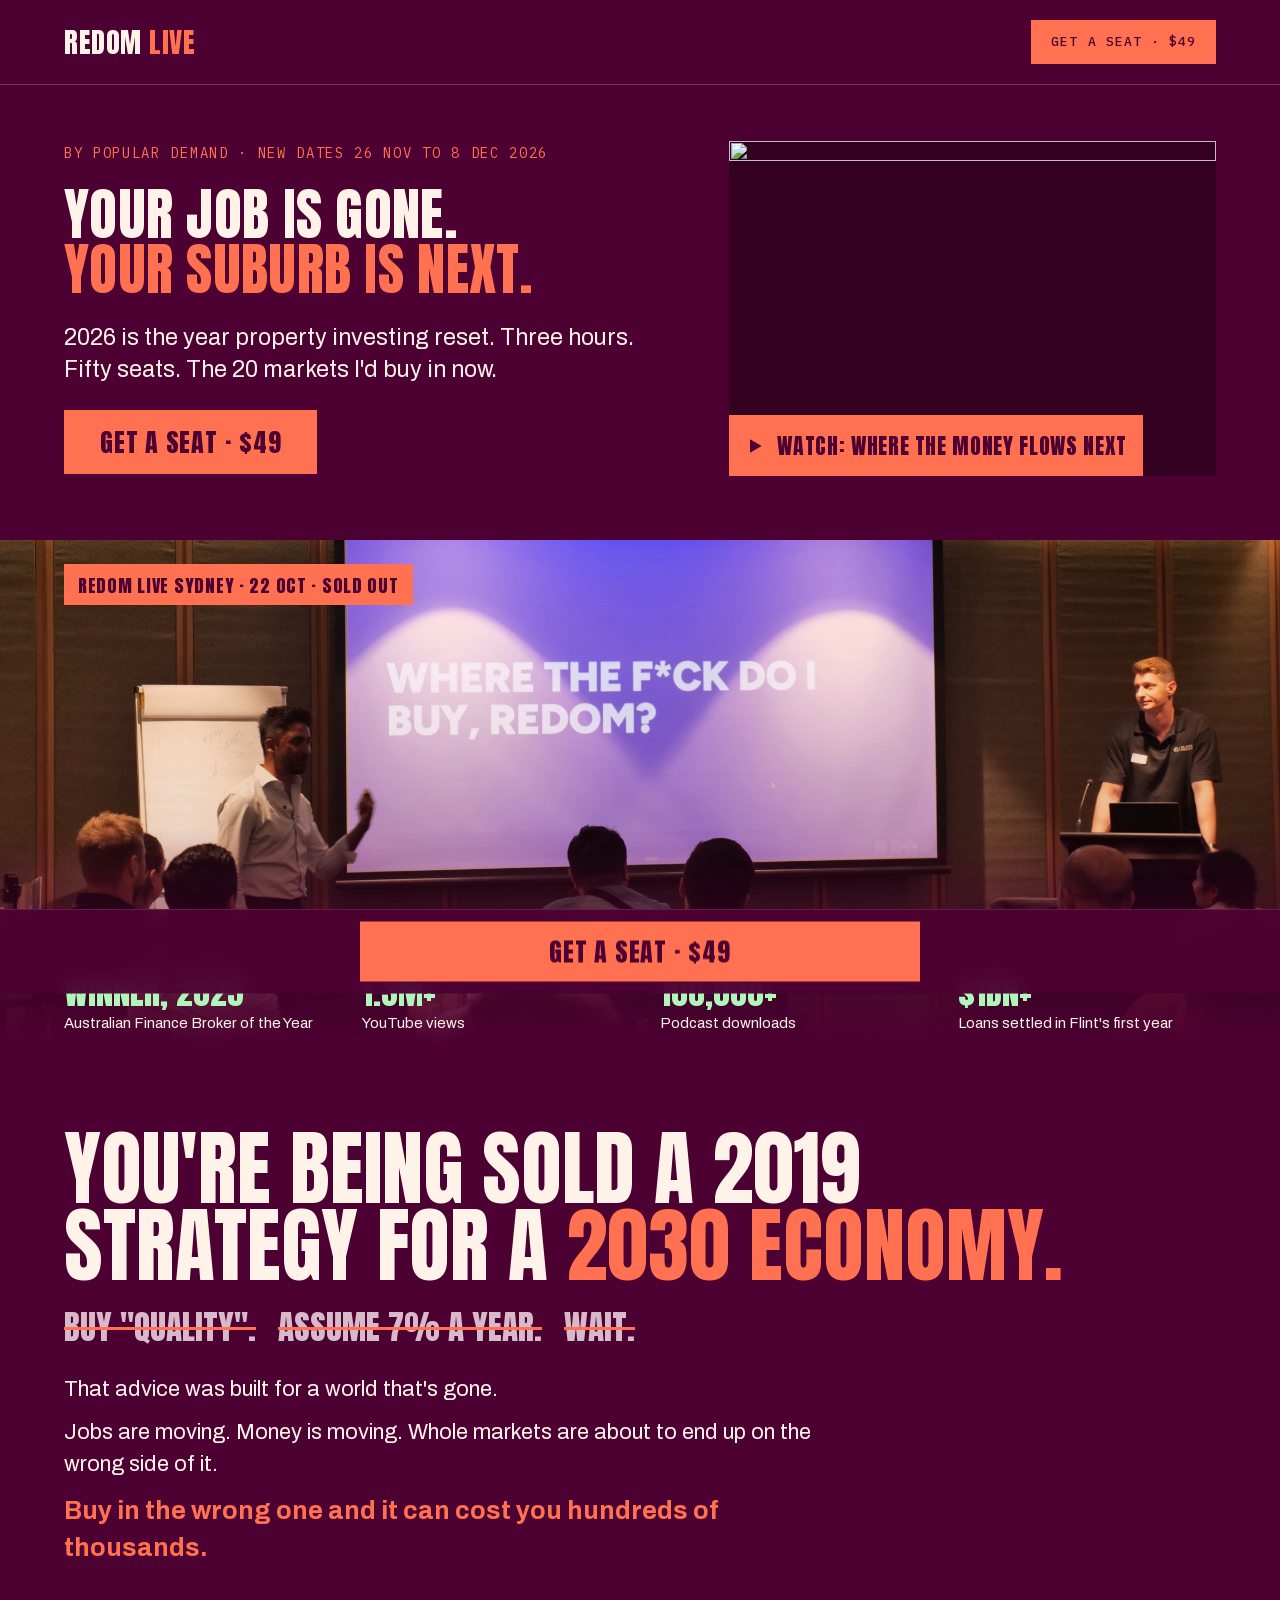
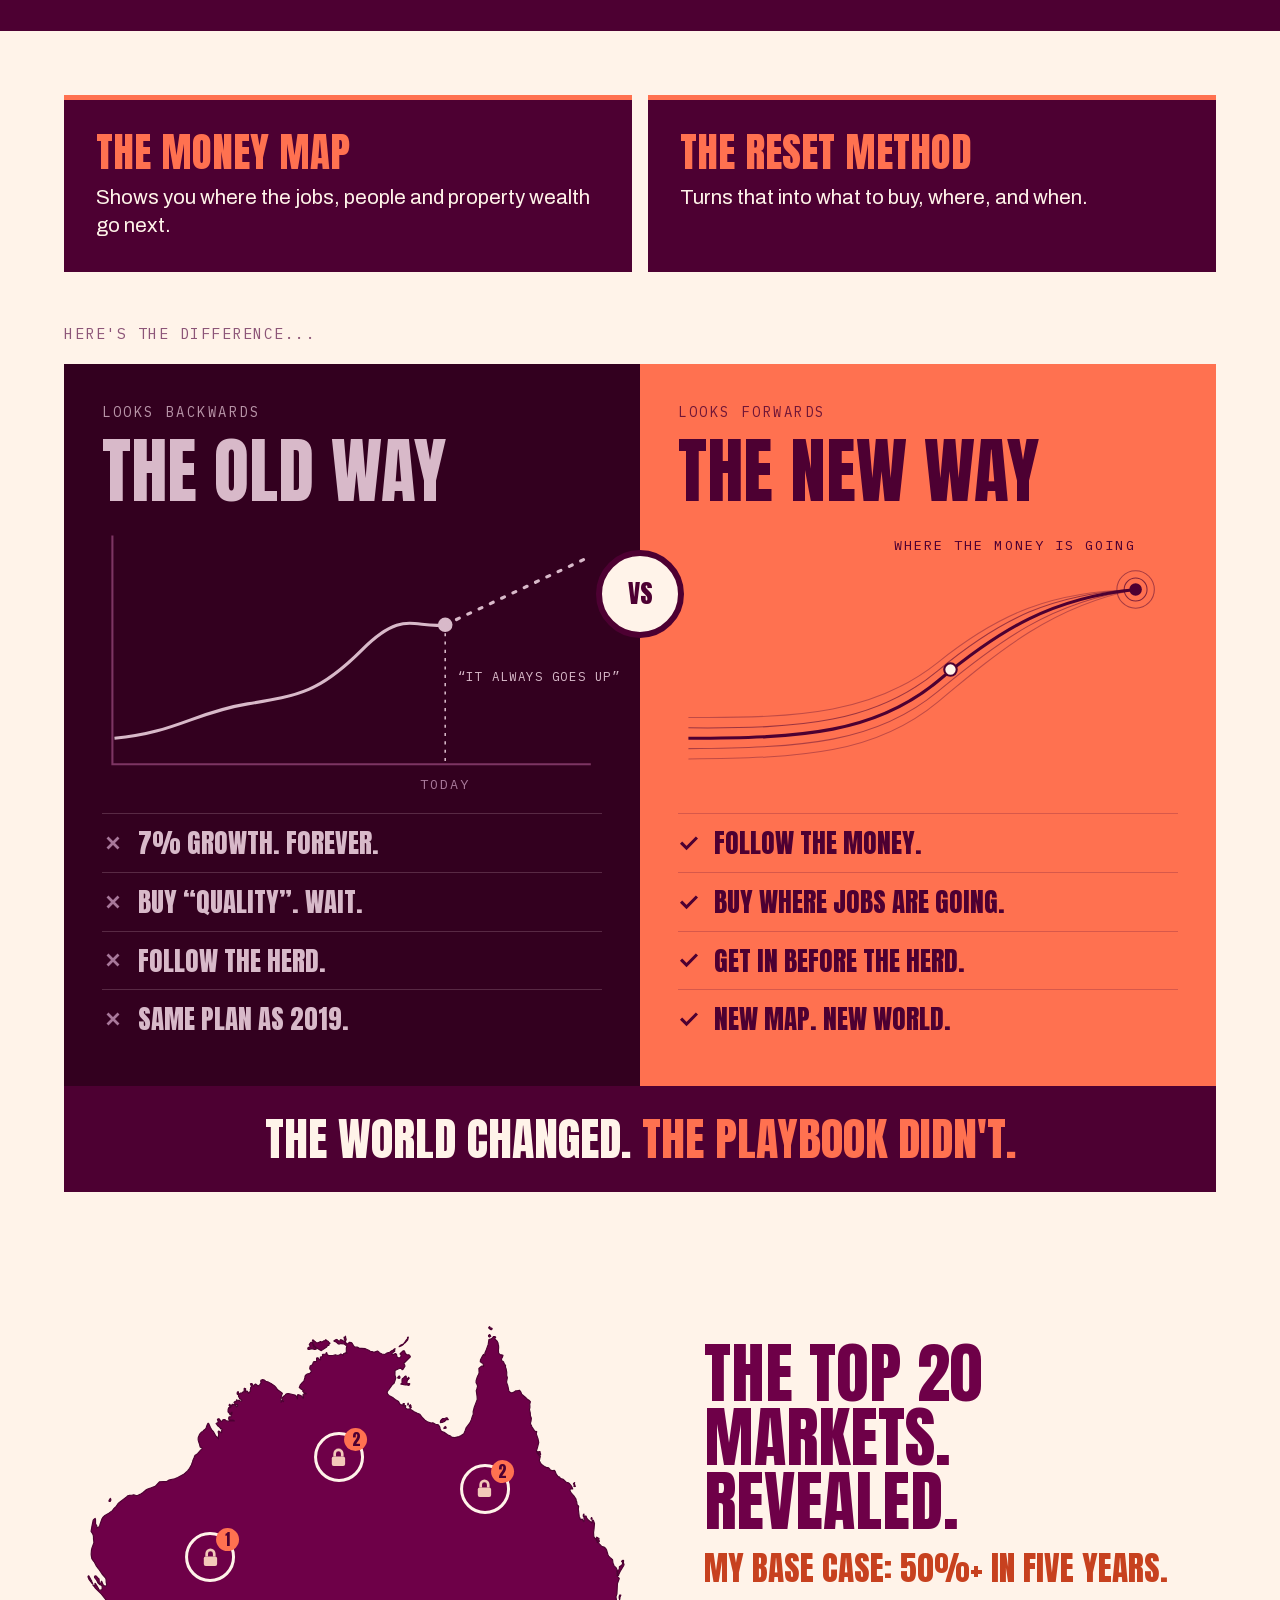
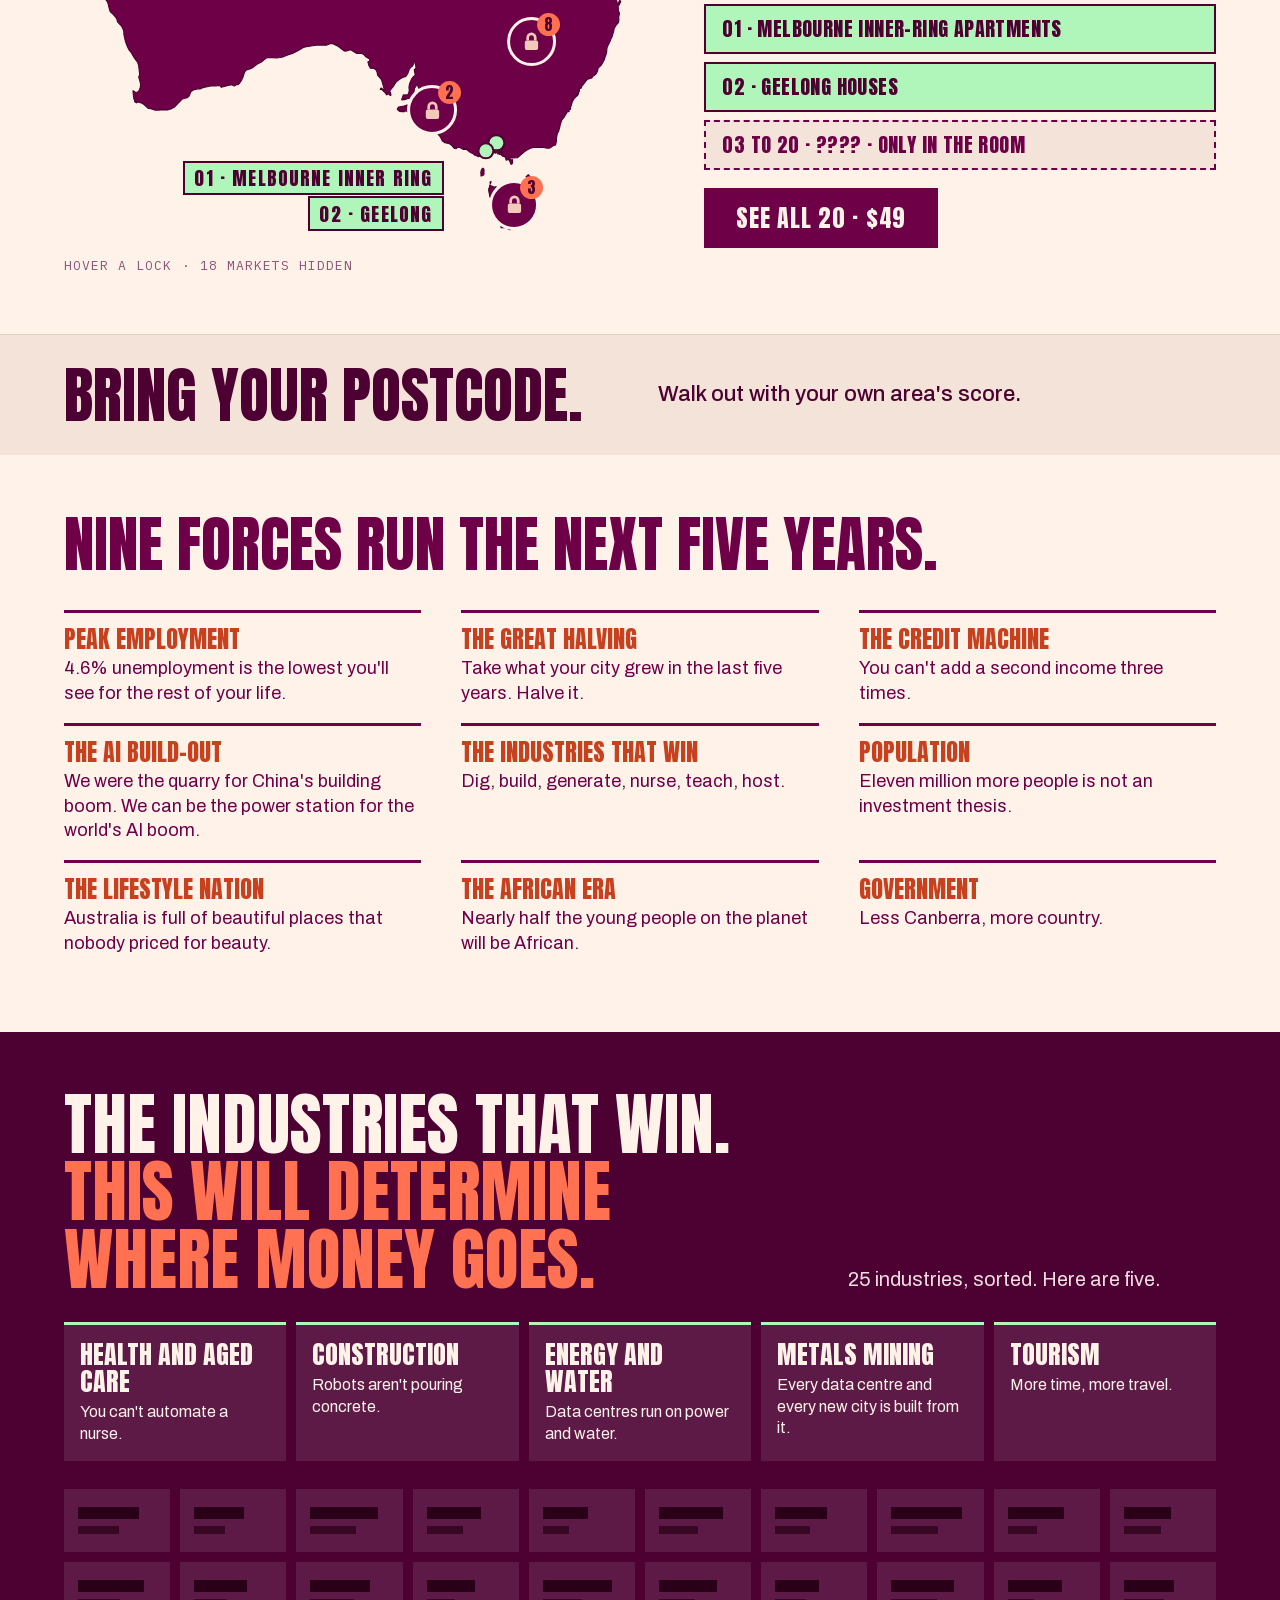
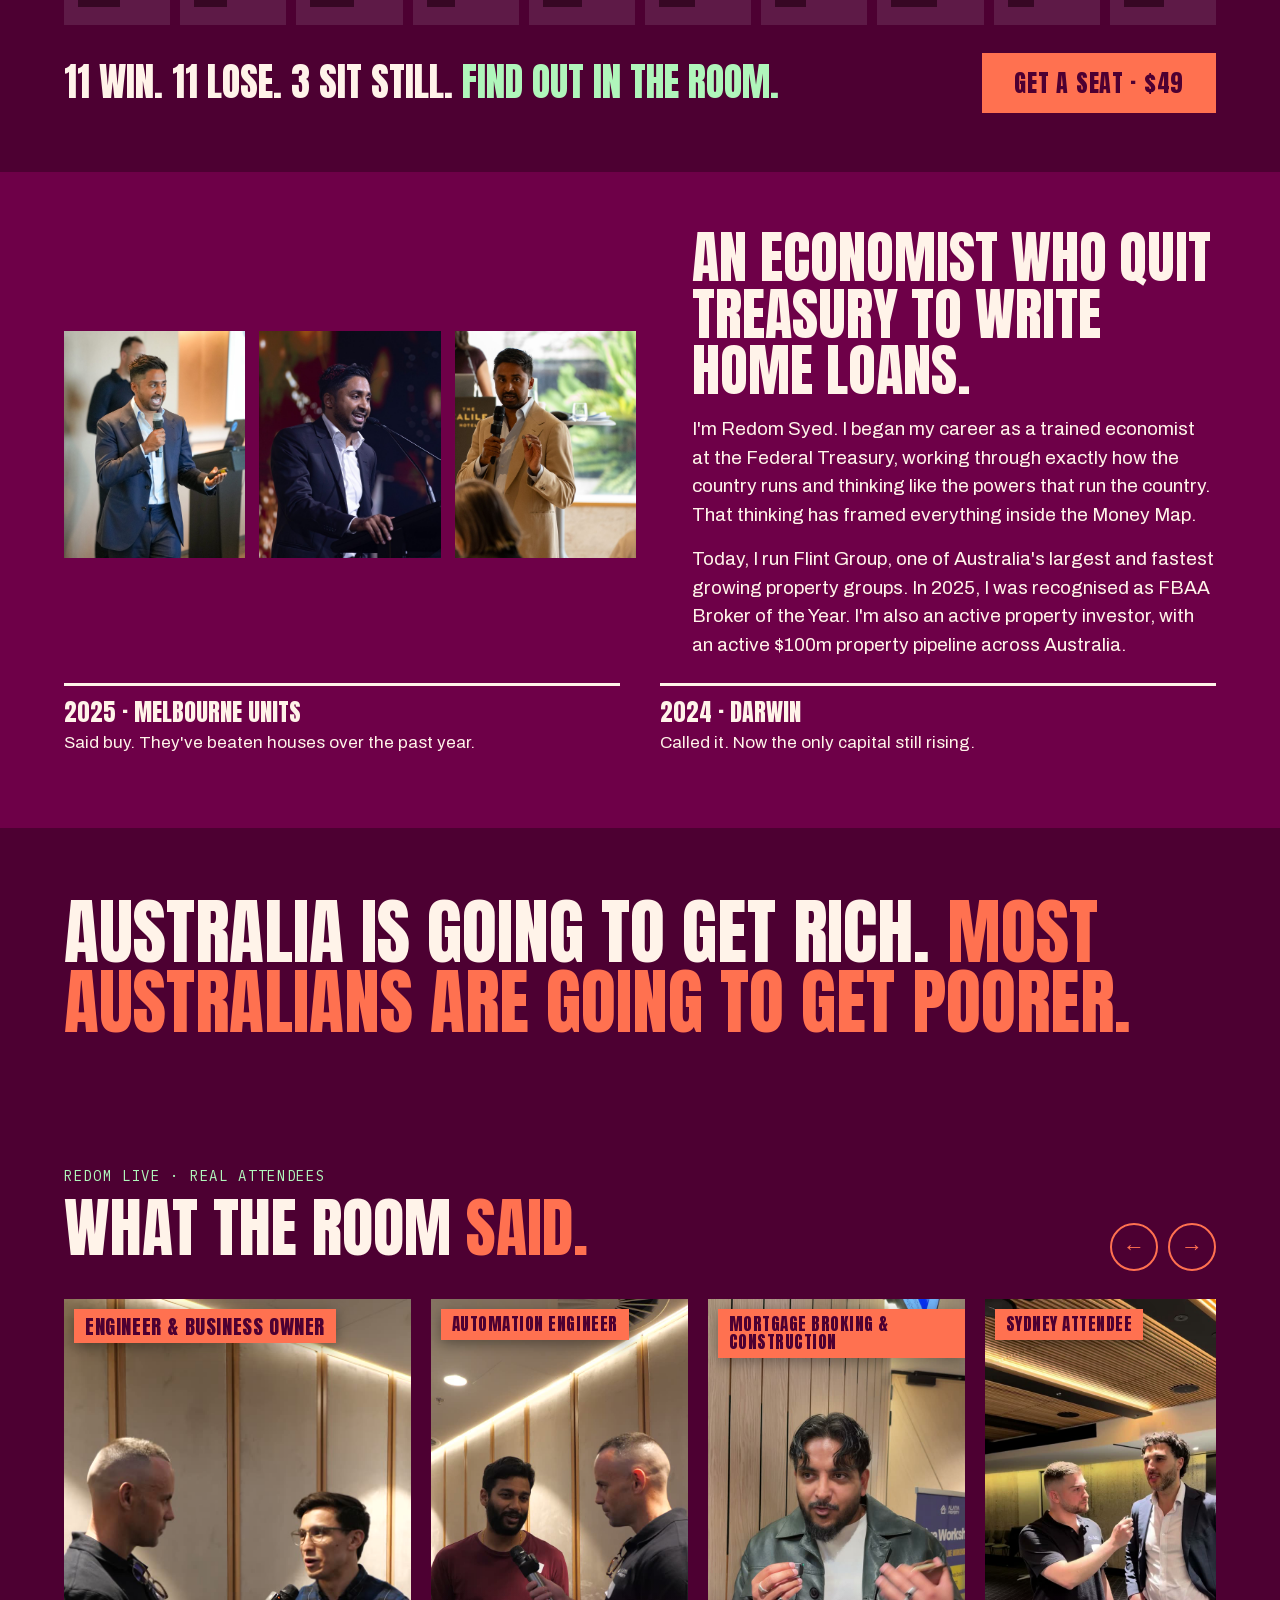
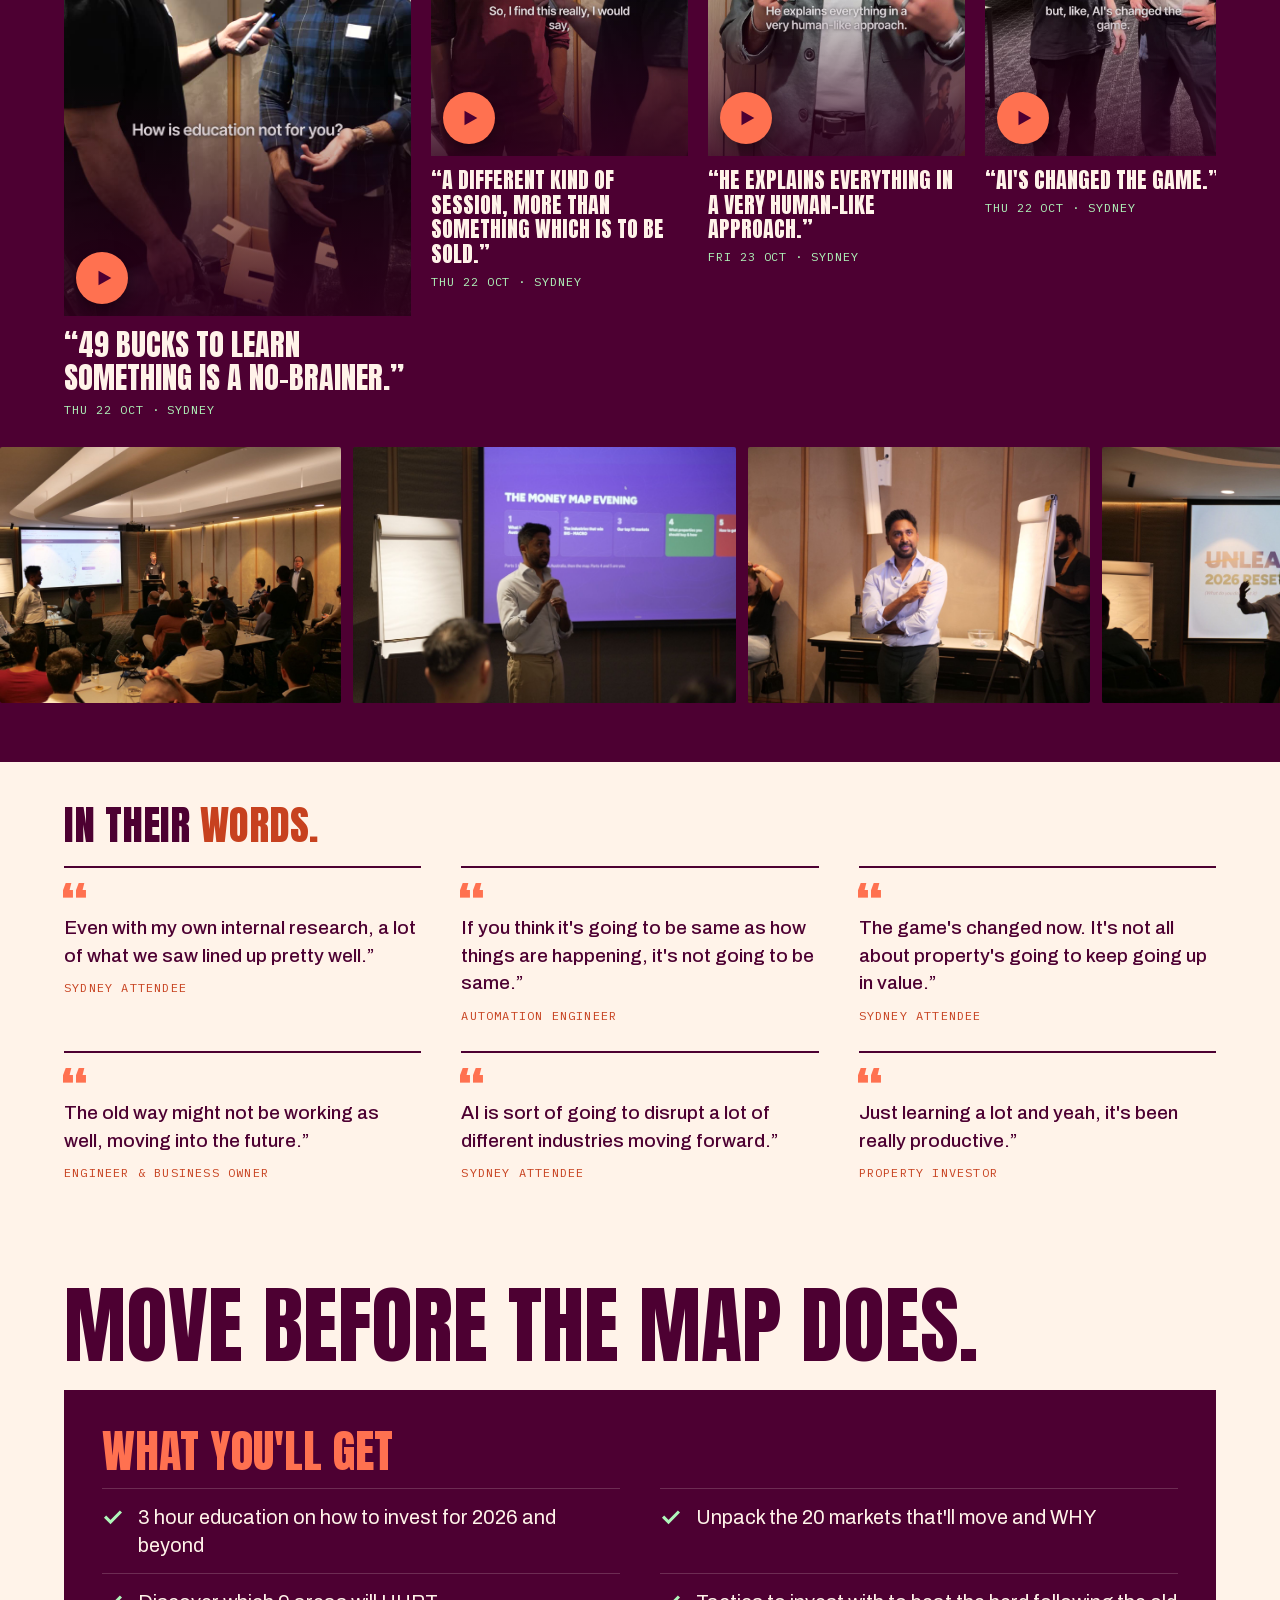
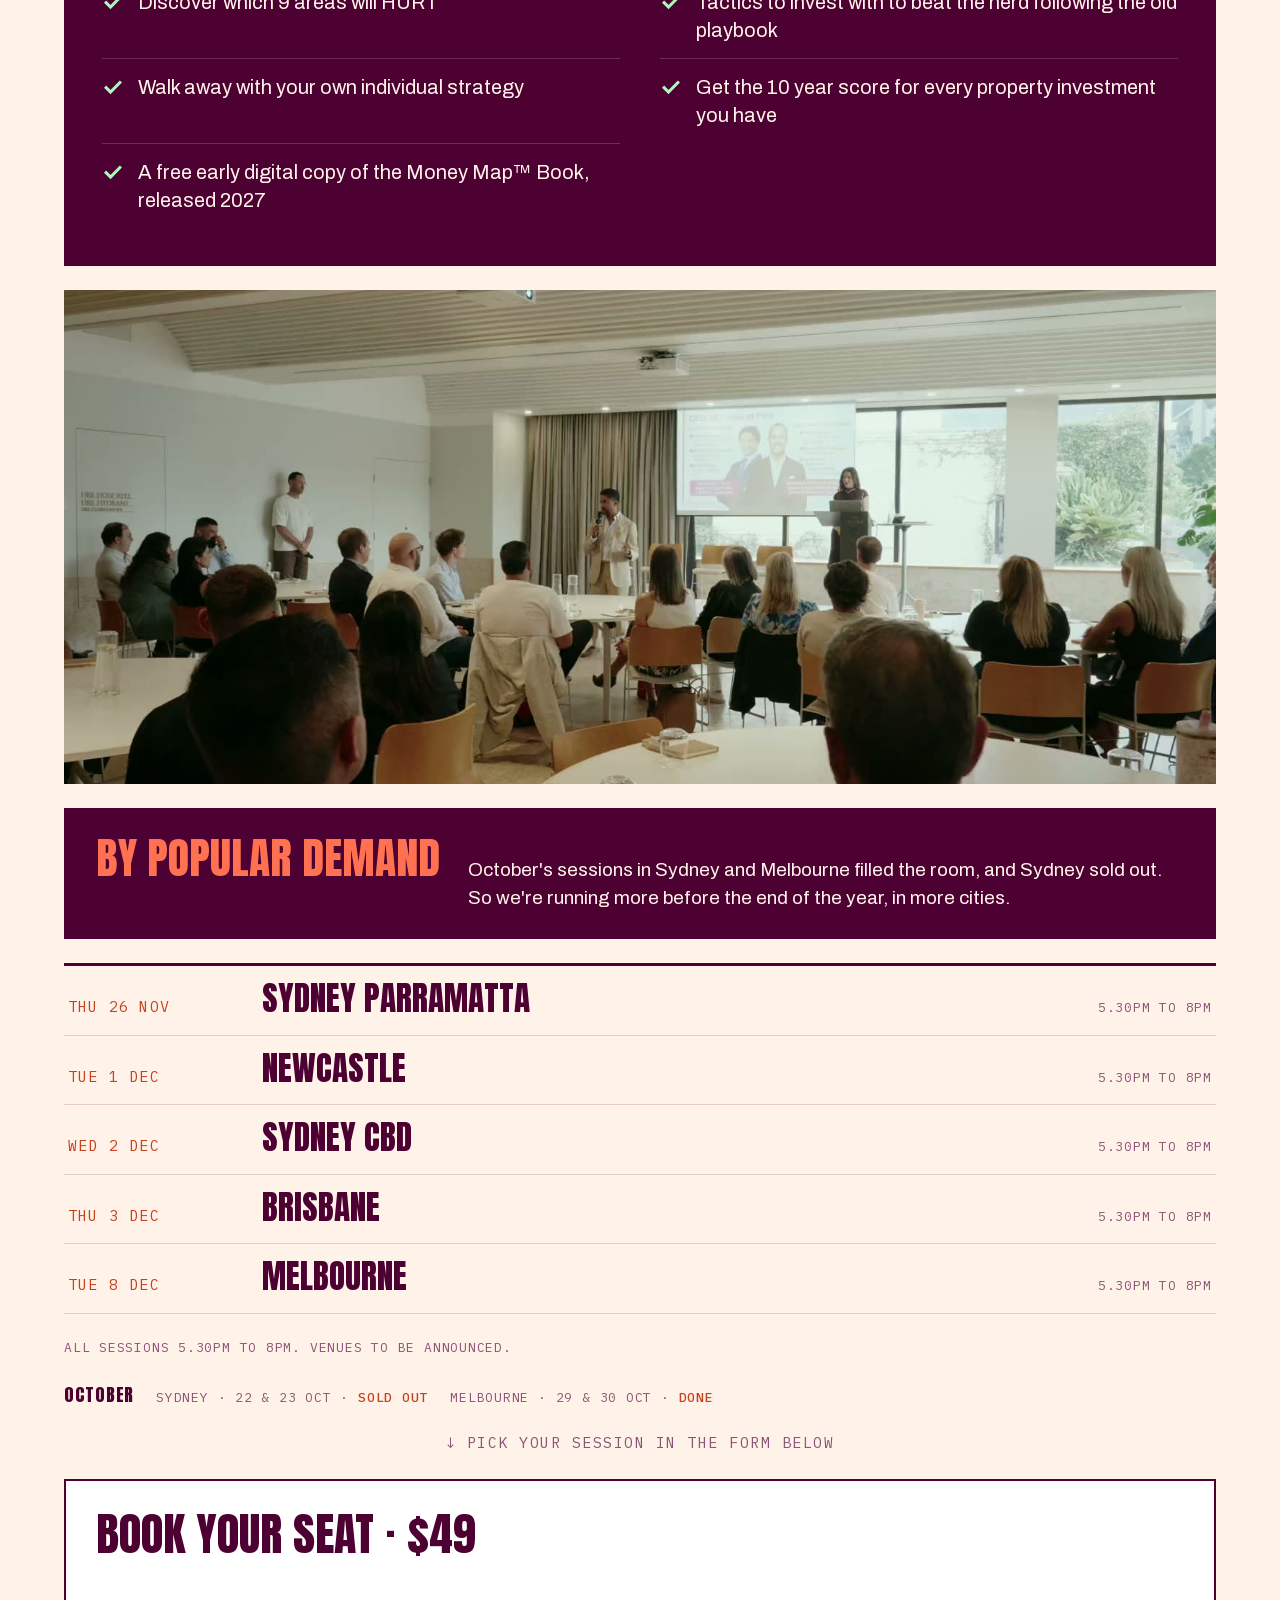
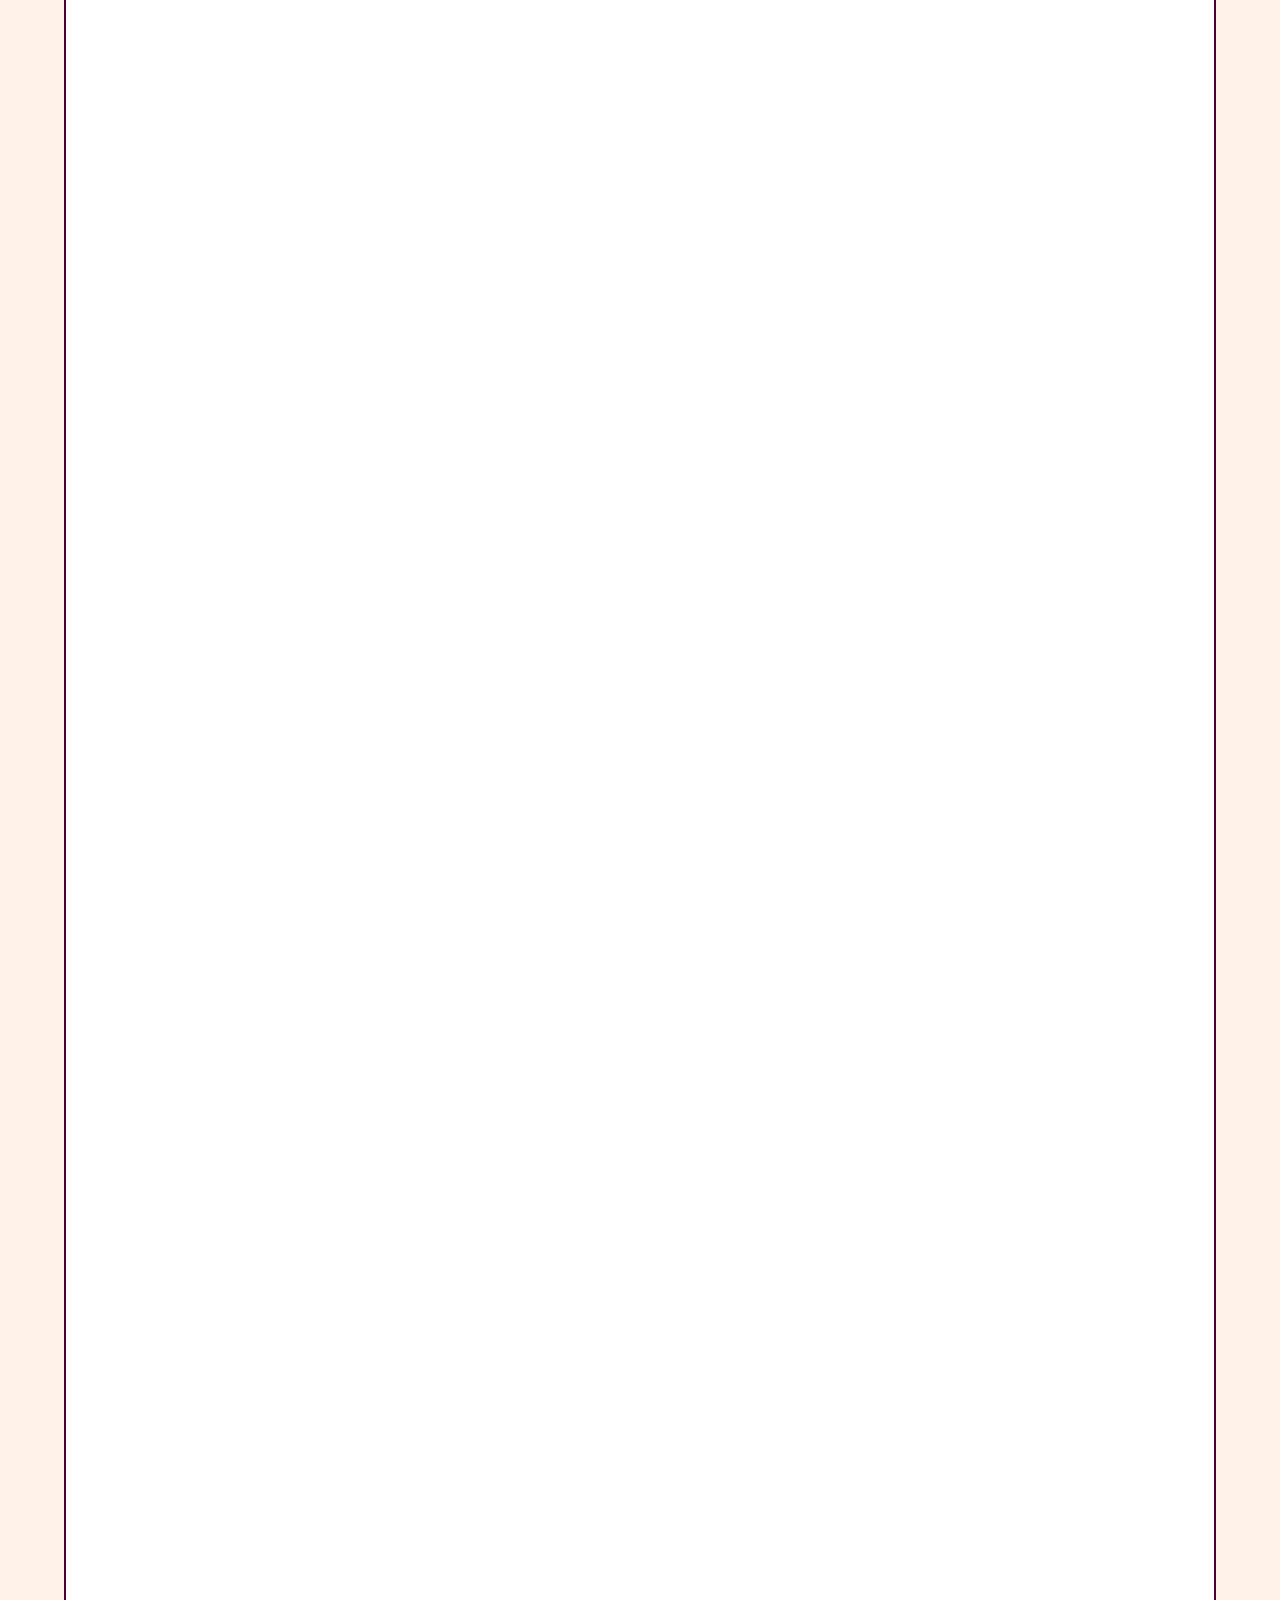
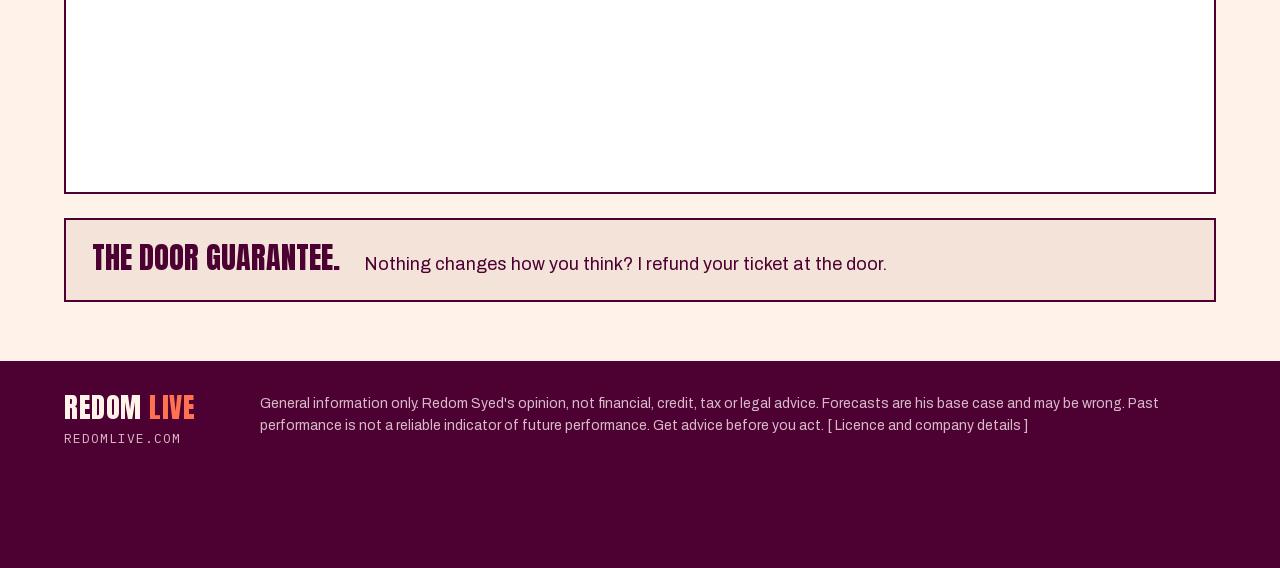
==== src/index.html @ 4dbca860 "Sessions list: drop unconfirmed 9 Dec, one colour for city names, tidy October row Co-Authored-By: C" ====
<!DOCTYPE html>
<html lang="en"><head>
<meta charset="utf-8">
<meta name="viewport" content="width=device-width, initial-scale=1">
<title>REDOM LIVE: The Reset</title>
<meta name="description" content="2026 is the year property investing reset. Three hours. Fifty seats. The 20 markets I'd buy in now. New dates 26 Nov to 8 Dec 2026: Parramatta, Newcastle, Sydney CBD, Brisbane, Melbourne. $49.">
<!-- PREVIEW BUILD: noindex + absolute URLs point at GitHub Pages. When the real domain is live, remove noindex and swap https://nathanto710-pixel.github.io/redomlive-preview/ for the domain. -->
<meta name="robots" content="noindex, nofollow">
<meta property="og:url" content="https://nathanto710-pixel.github.io/redomlive-preview/">
<meta property="og:type" content="website">
<meta property="og:site_name" content="REDOM LIVE">
<meta property="og:title" content="REDOM LIVE: The Reset">
<meta property="og:description" content="2026 is the year property investing reset. Three hours. Fifty seats. The 20 markets I'd buy in now. New dates 26 Nov to 8 Dec 2026: Parramatta, Newcastle, Sydney CBD, Brisbane, Melbourne. $49.">
<meta property="og:image" content="https://nathanto710-pixel.github.io/redomlive-preview/assets/og-image.jpg">
<meta property="og:image:width" content="1200">
<meta property="og:image:height" content="630">
<meta property="og:image:alt" content="Redom Syed on stage. REDOM LIVE, Sydney and Melbourne, October 2026.">
<meta property="og:locale" content="en_AU">
<meta name="twitter:card" content="summary_large_image">
<meta name="twitter:title" content="REDOM LIVE: The Reset">
<meta name="twitter:image" content="https://nathanto710-pixel.github.io/redomlive-preview/assets/og-image.jpg">
<meta name="theme-color" content="#4D0032">
<link rel="icon" type="image/png" sizes="32x32" href="assets/favicon-32.png">
<link rel="icon" type="image/png" sizes="512x512" href="assets/icon-512.png">
<link rel="apple-touch-icon" href="assets/apple-touch-icon.png">
<style>/* vietnamese */
@font-face {
  font-family: 'Anton';
  font-style: normal;
  font-weight: 400;
  font-display: swap;
  src: url(https://fonts.gstatic.com/s/anton/v27/1Ptgg87LROyAm3K8-C8CSKlvPfE.woff2) format('woff2');
  unicode-range: U+0102-0103, U+0110-0111, U+0128-0129, U+0168-0169, U+01A0-01A1, U+01AF-01B0, U+0300-0301, U+0303-0304, U+0308-0309, U+0323, U+0329, U+1EA0-1EF9, U+20AB;
}
/* latin-ext */
@font-face {
  font-family: 'Anton';
  font-style: normal;
  font-weight: 400;
  font-display: swap;
  src: url(https://fonts.gstatic.com/s/anton/v27/1Ptgg87LROyAm3K9-C8CSKlvPfE.woff2) format('woff2');
  unicode-range: U+0100-02BA, U+02BD-02C5, U+02C7-02CC, U+02CE-02D7, U+02DD-02FF, U+0304, U+0308, U+0329, U+1D00-1DBF, U+1E00-1E9F, U+1EF2-1EFF, U+2020, U+20A0-20AB, U+20AD-20C4, U+2113, U+2C60-2C7F, U+A720-A7FF;
}
/* latin */
@font-face {
  font-family: 'Anton';
  font-style: normal;
  font-weight: 400;
  font-display: swap;
  src: url("assets/anton.woff2") format('woff2');
  unicode-range: U+0000-00FF, U+0131, U+0152-0153, U+02BB-02BC, U+02C6, U+02DA, U+02DC, U+0304, U+0308, U+0329, U+2000-206F, U+20AC, U+2122, U+2191, U+2193, U+2212, U+2215, U+FEFF, U+FFFD;
}
/* vietnamese */
@font-face {
  font-family: 'Archivo';
  font-style: normal;
  font-weight: 400;
  font-stretch: 100%;
  font-display: swap;
  src: url(https://fonts.gstatic.com/s/archivo/v25/k3kPo8UDI-1M0wlSV9XAw6lQkqWY8Q82sLySOxKsv4RnUPU.woff2) format('woff2');
  unicode-range: U+0102-0103, U+0110-0111, U+0128-0129, U+0168-0169, U+01A0-01A1, U+01AF-01B0, U+0300-0301, U+0303-0304, U+0308-0309, U+0323, U+0329, U+1EA0-1EF9, U+20AB;
}
/* latin-ext */
@font-face {
  font-family: 'Archivo';
  font-style: normal;
  font-weight: 400;
  font-stretch: 100%;
  font-display: swap;
  src: url(https://fonts.gstatic.com/s/archivo/v25/k3kPo8UDI-1M0wlSV9XAw6lQkqWY8Q82sLyTOxKsv4RnUPU.woff2) format('woff2');
  unicode-range: U+0100-02BA, U+02BD-02C5, U+02C7-02CC, U+02CE-02D7, U+02DD-02FF, U+0304, U+0308, U+0329, U+1D00-1DBF, U+1E00-1E9F, U+1EF2-1EFF, U+2020, U+20A0-20AB, U+20AD-20C4, U+2113, U+2C60-2C7F, U+A720-A7FF;
}
/* latin */
@font-face {
  font-family: 'Archivo';
  font-style: normal;
  font-weight: 400;
  font-stretch: 100%;
  font-display: swap;
  src: url("assets/archivo.woff2") format('woff2');
  unicode-range: U+0000-00FF, U+0131, U+0152-0153, U+02BB-02BC, U+02C6, U+02DA, U+02DC, U+0304, U+0308, U+0329, U+2000-206F, U+20AC, U+2122, U+2191, U+2193, U+2212, U+2215, U+FEFF, U+FFFD;
}
/* vietnamese */
@font-face {
  font-family: 'Archivo';
  font-style: normal;
  font-weight: 500;
  font-stretch: 100%;
  font-display: swap;
  src: url(https://fonts.gstatic.com/s/archivo/v25/k3kPo8UDI-1M0wlSV9XAw6lQkqWY8Q82sLySOxKsv4RnUPU.woff2) format('woff2');
  unicode-range: U+0102-0103, U+0110-0111, U+0128-0129, U+0168-0169, U+01A0-01A1, U+01AF-01B0, U+0300-0301, U+0303-0304, U+0308-0309, U+0323, U+0329, U+1EA0-1EF9, U+20AB;
}
/* latin-ext */
@font-face {
  font-family: 'Archivo';
  font-style: normal;
  font-weight: 500;
  font-stretch: 100%;
  font-display: swap;
  src: url(https://fonts.gstatic.com/s/archivo/v25/k3kPo8UDI-1M0wlSV9XAw6lQkqWY8Q82sLyTOxKsv4RnUPU.woff2) format('woff2');
  unicode-range: U+0100-02BA, U+02BD-02C5, U+02C7-02CC, U+02CE-02D7, U+02DD-02FF, U+0304, U+0308, U+0329, U+1D00-1DBF, U+1E00-1E9F, U+1EF2-1EFF, U+2020, U+20A0-20AB, U+20AD-20C4, U+2113, U+2C60-2C7F, U+A720-A7FF;
}
/* latin */
@font-face {
  font-family: 'Archivo';
  font-style: normal;
  font-weight: 500;
  font-stretch: 100%;
  font-display: swap;
  src: url("assets/archivo.woff2") format('woff2');
  unicode-range: U+0000-00FF, U+0131, U+0152-0153, U+02BB-02BC, U+02C6, U+02DA, U+02DC, U+0304, U+0308, U+0329, U+2000-206F, U+20AC, U+2122, U+2191, U+2193, U+2212, U+2215, U+FEFF, U+FFFD;
}
/* vietnamese */
@font-face {
  font-family: 'Archivo';
  font-style: normal;
  font-weight: 700;
  font-stretch: 100%;
  font-display: swap;
  src: url(https://fonts.gstatic.com/s/archivo/v25/k3kPo8UDI-1M0wlSV9XAw6lQkqWY8Q82sLySOxKsv4RnUPU.woff2) format('woff2');
  unicode-range: U+0102-0103, U+0110-0111, U+0128-0129, U+0168-0169, U+01A0-01A1, U+01AF-01B0, U+0300-0301, U+0303-0304, U+0308-0309, U+0323, U+0329, U+1EA0-1EF9, U+20AB;
}
/* latin-ext */
@font-face {
  font-family: 'Archivo';
  font-style: normal;
  font-weight: 700;
  font-stretch: 100%;
  font-display: swap;
  src: url(https://fonts.gstatic.com/s/archivo/v25/k3kPo8UDI-1M0wlSV9XAw6lQkqWY8Q82sLyTOxKsv4RnUPU.woff2) format('woff2');
  unicode-range: U+0100-02BA, U+02BD-02C5, U+02C7-02CC, U+02CE-02D7, U+02DD-02FF, U+0304, U+0308, U+0329, U+1D00-1DBF, U+1E00-1E9F, U+1EF2-1EFF, U+2020, U+20A0-20AB, U+20AD-20C4, U+2113, U+2C60-2C7F, U+A720-A7FF;
}
/* latin */
@font-face {
  font-family: 'Archivo';
  font-style: normal;
  font-weight: 700;
  font-stretch: 100%;
  font-display: swap;
  src: url("assets/archivo.woff2") format('woff2');
  unicode-range: U+0000-00FF, U+0131, U+0152-0153, U+02BB-02BC, U+02C6, U+02DA, U+02DC, U+0304, U+0308, U+0329, U+2000-206F, U+20AC, U+2122, U+2191, U+2193, U+2212, U+2215, U+FEFF, U+FFFD;
}
/* cyrillic-ext */
@font-face {
  font-family: 'IBM Plex Mono';
  font-style: normal;
  font-weight: 400;
  font-display: swap;
  src: url(https://fonts.gstatic.com/s/ibmplexmono/v20/-F63fjptAgt5VM-kVkqdyU8n1iIq131nj-otFQ.woff2) format('woff2');
  unicode-range: U+0460-052F, U+1C80-1C8A, U+20B4, U+2DE0-2DFF, U+A640-A69F, U+FE2E-FE2F;
}
/* cyrillic */
@font-face {
  font-family: 'IBM Plex Mono';
  font-style: normal;
  font-weight: 400;
  font-display: swap;
  src: url(https://fonts.gstatic.com/s/ibmplexmono/v20/-F63fjptAgt5VM-kVkqdyU8n1isq131nj-otFQ.woff2) format('woff2');
  unicode-range: U+0301, U+0400-045F, U+0490-0491, U+04B0-04B1, U+2116;
}
/* vietnamese */
@font-face {
  font-family: 'IBM Plex Mono';
  font-style: normal;
  font-weight: 400;
  font-display: swap;
  src: url(https://fonts.gstatic.com/s/ibmplexmono/v20/-F63fjptAgt5VM-kVkqdyU8n1iAq131nj-otFQ.woff2) format('woff2');
  unicode-range: U+0102-0103, U+0110-0111, U+0128-0129, U+0168-0169, U+01A0-01A1, U+01AF-01B0, U+0300-0301, U+0303-0304, U+0308-0309, U+0323, U+0329, U+1EA0-1EF9, U+20AB;
}
/* latin-ext */
@font-face {
  font-family: 'IBM Plex Mono';
  font-style: normal;
  font-weight: 400;
  font-display: swap;
  src: url(https://fonts.gstatic.com/s/ibmplexmono/v20/-F63fjptAgt5VM-kVkqdyU8n1iEq131nj-otFQ.woff2) format('woff2');
  unicode-range: U+0100-02BA, U+02BD-02C5, U+02C7-02CC, U+02CE-02D7, U+02DD-02FF, U+0304, U+0308, U+0329, U+1D00-1DBF, U+1E00-1E9F, U+1EF2-1EFF, U+2020, U+20A0-20AB, U+20AD-20C4, U+2113, U+2C60-2C7F, U+A720-A7FF;
}
/* latin */
@font-face {
  font-family: 'IBM Plex Mono';
  font-style: normal;
  font-weight: 400;
  font-display: swap;
  src: url("assets/plexmono-400.woff2") format('woff2');
  unicode-range: U+0000-00FF, U+0131, U+0152-0153, U+02BB-02BC, U+02C6, U+02DA, U+02DC, U+0304, U+0308, U+0329, U+2000-206F, U+20AC, U+2122, U+2191, U+2193, U+2212, U+2215, U+FEFF, U+FFFD;
}
/* cyrillic-ext */
@font-face {
  font-family: 'IBM Plex Mono';
  font-style: normal;
  font-weight: 500;
  font-display: swap;
  src: url(https://fonts.gstatic.com/s/ibmplexmono/v20/-F6qfjptAgt5VM-kVkqdyU8n3twJwl1FgsAXHNlYzg.woff2) format('woff2');
  unicode-range: U+0460-052F, U+1C80-1C8A, U+20B4, U+2DE0-2DFF, U+A640-A69F, U+FE2E-FE2F;
}
/* cyrillic */
@font-face {
  font-family: 'IBM Plex Mono';
  font-style: normal;
  font-weight: 500;
  font-display: swap;
  src: url(https://fonts.gstatic.com/s/ibmplexmono/v20/-F6qfjptAgt5VM-kVkqdyU8n3twJwlRFgsAXHNlYzg.woff2) format('woff2');
  unicode-range: U+0301, U+0400-045F, U+0490-0491, U+04B0-04B1, U+2116;
}
/* vietnamese */
@font-face {
  font-family: 'IBM Plex Mono';
  font-style: normal;
  font-weight: 500;
  font-display: swap;
  src: url(https://fonts.gstatic.com/s/ibmplexmono/v20/-F6qfjptAgt5VM-kVkqdyU8n3twJwl9FgsAXHNlYzg.woff2) format('woff2');
  unicode-range: U+0102-0103, U+0110-0111, U+0128-0129, U+0168-0169, U+01A0-01A1, U+01AF-01B0, U+0300-0301, U+0303-0304, U+0308-0309, U+0323, U+0329, U+1EA0-1EF9, U+20AB;
}
/* latin-ext */
@font-face {
  font-family: 'IBM Plex Mono';
  font-style: normal;
  font-weight: 500;
  font-display: swap;
  src: url(https://fonts.gstatic.com/s/ibmplexmono/v20/-F6qfjptAgt5VM-kVkqdyU8n3twJwl5FgsAXHNlYzg.woff2) format('woff2');
  unicode-range: U+0100-02BA, U+02BD-02C5, U+02C7-02CC, U+02CE-02D7, U+02DD-02FF, U+0304, U+0308, U+0329, U+1D00-1DBF, U+1E00-1E9F, U+1EF2-1EFF, U+2020, U+20A0-20AB, U+20AD-20C4, U+2113, U+2C60-2C7F, U+A720-A7FF;
}
/* latin */
@font-face {
  font-family: 'IBM Plex Mono';
  font-style: normal;
  font-weight: 500;
  font-display: swap;
  src: url("assets/plexmono-500.woff2") format('woff2');
  unicode-range: U+0000-00FF, U+0131, U+0152-0153, U+02BB-02BC, U+02C6, U+02DA, U+02DC, U+0304, U+0308, U+0329, U+2000-206F, U+20AC, U+2122, U+2191, U+2193, U+2212, U+2215, U+FEFF, U+FFFD;
}
</style>
<style>
body{margin:0;background:#4D0032}
/* Stage photo slots: swap the slot for <img src="assets/stage-X.jpg" class="stage-img"> when photos arrive */
.stage-slot{box-sizing:border-box;display:flex;flex-direction:column;align-items:center;justify-content:center;gap:6px;text-align:center;padding:16px;border:2px dashed currentColor;font-family:'IBM Plex Mono',ui-monospace,monospace;font-size:13px;letter-spacing:.08em;text-transform:uppercase;line-height:1.4}
.stage-slot b{font-family:'Anton','Impact',sans-serif;font-weight:400;font-size:clamp(20px,2.4vw,30px);letter-spacing:.03em}
.stage-slot span{opacity:.75}
.stage-img{display:block;width:100%;height:100%;object-fit:cover}
/* Locked map pins + redacted industry tiles (replace the ???? walls) */
.pin{position:absolute;transform:translate(-50%,-50%);width:1.5em;height:1.5em;border-radius:50%;background:#6E0048;color:#F3C9B9;border:2px solid #FFF3E9;box-shadow:0 0 0 4px rgba(110,0,72,.14);display:flex;align-items:center;justify-content:center;box-sizing:border-box}
.pin svg{width:62%;height:62%}
.redact-grid{display:grid;grid-template-columns:repeat(10,1fr);gap:10px}
@media (max-width:900px){.redact-grid{grid-template-columns:repeat(5,1fr)}}
@media (max-width:600px){.redact-grid{grid-template-columns:repeat(4,1fr);gap:8px}}
.redact{box-sizing:border-box;background:#5E1A47;padding:18px 14px;display:flex;flex-direction:column;gap:7px}
.redact i{display:block;height:12px;background:#2A0019}
.redact i+i{height:8px;opacity:.75}
@media (max-width:600px){.stage-banner{padding-top:340px!important}.stage-banner img{top:auto!important;bottom:0;height:150%!important;object-position:26% 100%!important}.stage-banner>div:last-child>div{flex:1 1 calc(50% - 20px)!important}.stage-banner>div:last-child>div>div:first-child{font-size:28px!important}}
/* Problem -> solution -> old vs new (Redom round 2) */
.problem,.solution{padding:clamp(48px,5vw,76px) clamp(20px,5vw,80px)}
.problem .wrap,.solution .wrap{max-width:1200px;margin:0 auto}
.problem{background:#4D0032;color:#FFF3E9}
.problem-h{margin:0;max-width:1000px;font-family:'Anton','Impact',sans-serif;font-weight:400;font-size:clamp(44px,6.4vw,92px);line-height:.95;text-transform:uppercase}
.problem-h span{color:#FF7150}
.problem-old{margin-top:24px;display:flex;flex-wrap:wrap;gap:6px 22px;font-family:'Anton','Impact',sans-serif;font-size:clamp(24px,2.6vw,34px);line-height:1.1;text-transform:uppercase;color:#D8B9C9}
.problem-old s{text-decoration-color:#FF7150;text-decoration-thickness:3px}
.problem-body{margin-top:28px;max-width:760px;display:flex;flex-direction:column;gap:12px;font-size:clamp(19px,1.7vw,22px);line-height:1.45}
.problem-body p{margin:0}
.problem-body .problem-cost{font-weight:700;color:#FF7150;font-size:clamp(21px,2vw,26px)}
.solution{background:#FFF3E9;color:#4D0032}
.sol-cards{display:flex;flex-wrap:wrap;gap:16px}
.sol-card{flex:1 1 320px;box-sizing:border-box;background:#4D0032;color:#FFF3E9;padding:clamp(22px,2.6vw,32px);border-top:5px solid #FF7150}
.sol-name{font-family:'Anton','Impact',sans-serif;font-size:clamp(30px,3.2vw,44px);line-height:1;text-transform:uppercase;color:#FF7150}
.sol-card p{margin:10px 0 0;font-size:clamp(19px,1.6vw,21px);line-height:1.4}
.sol-lead{margin:clamp(36px,4vw,52px) 0 18px;font-family:'IBM Plex Mono',ui-monospace,monospace;font-size:15px;letter-spacing:.1em;text-transform:uppercase;color:#8C5578}
.ovn{position:relative;display:grid;grid-template-columns:1fr 1fr}
.ovn-col{padding:clamp(24px,3vw,44px);display:flex;flex-direction:column;gap:14px}
.ovn-old{background:#33001F;color:#D8B9C9}
.ovn-new{background:#FF7150;color:#4D0032}
.ovn-kicker{font-family:'IBM Plex Mono',ui-monospace,monospace;font-size:14px;letter-spacing:.18em;text-transform:uppercase;opacity:.8}
.ovn-title{font-family:'Anton','Impact',sans-serif;font-size:clamp(46px,5.6vw,84px);line-height:.95;text-transform:uppercase}
.ovn-chart{width:100%;height:auto;margin:6px 0 4px;overflow:visible}
.ovn-col ul{list-style:none;margin:0;padding:0}
.ovn-col li{display:flex;align-items:center;gap:14px;padding:14px 0;border-top:1px solid rgba(216,185,201,.22);font-family:'Anton','Impact',sans-serif;font-size:clamp(20px,2.1vw,28px);line-height:1.1;text-transform:uppercase}
.ovn-new li{border-top-color:rgba(77,0,50,.22)}
.ovn-col li svg{flex:0 0 22px;width:22px;height:22px}
.ovn-old li svg{color:#A8789A}
.ovn-vs{position:absolute;left:50%;top:clamp(150px,18vw,230px);transform:translate(-50%,-50%);width:76px;height:76px;border-radius:50%;background:#FFF3E9;color:#4D0032;border:6px solid #4D0032;display:flex;align-items:center;justify-content:center;font-family:'Anton','Impact',sans-serif;font-size:26px;z-index:2}
.ovn-foot{background:#4D0032;color:#FFF3E9;text-align:center;padding:clamp(20px,2.6vw,30px) 20px;font-family:'Anton','Impact',sans-serif;font-size:clamp(28px,3.6vw,52px);line-height:1;text-transform:uppercase}
.ovn-foot span{color:#FF7150}
@media (max-width:760px){.ovn{grid-template-columns:1fr}.ovn-vs{position:relative;left:auto;top:auto;transform:none;margin:-38px auto;width:64px;height:64px;font-size:22px}.ovn-new{padding-top:52px}}
/* What you'll get */
.get{background:#4D0032;color:#FFF3E9;padding:clamp(22px,3vw,40px)}
.get-h{margin:0 0 14px;font-family:'Anton','Impact',sans-serif;font-weight:400;font-size:clamp(32px,3.6vw,48px);line-height:1;text-transform:uppercase;color:#FF7150}
.get-list{list-style:none;margin:0;padding:0;display:grid;grid-template-columns:repeat(auto-fit,minmax(min(340px,100%),1fr));gap:0 40px}
.get-list li{display:flex;gap:14px;align-items:flex-start;padding:14px 0;border-top:1px solid rgba(255,243,233,.18);font-size:clamp(18px,1.6vw,20px);line-height:1.4}
.get-list li svg{flex:0 0 22px;width:22px;height:22px;margin-top:3px;color:#B0F6BB}
/* State locks on the map: one big lock per state, hover/tap shows the hidden count + tagline */
.state-lock{position:absolute;transform:translate(-50%,-50%);width:max(2.6em,40px);height:max(2.6em,40px);padding:0;border-radius:50%;background:#6E0048;color:#F3C9B9;border:3px solid #FFF3E9;box-shadow:0 0 0 0 rgba(110,0,72,.35);cursor:pointer;display:flex;align-items:center;justify-content:center;font:inherit;z-index:2;animation:lockPulse 2.8s ease-out infinite;transition:background .2s ease}
.state-lock>svg{width:52%;height:52%}
.state-lock:hover,.state-lock.open,.state-lock:focus-visible{background:#4D0032;z-index:5;animation:none}
.state-lock:focus-visible{outline:3px solid #FF7150;outline-offset:3px}
.state-count{position:absolute;top:-.45em;right:-.45em;min-width:1.5em;height:1.5em;padding:0 .3em;box-sizing:border-box;border-radius:1em;background:#FF7150;color:#4D0032;font-family:'Anton','Impact',sans-serif;font-size:.8em;line-height:1.5em;text-align:center}
.state-pop{font-size:max(13px,1em);position:absolute;bottom:calc(100% + 12px);left:50%;transform:translate(-50%,6px);width:15em;padding:.8em .9em;background:#FFF3E9;color:#4D0032;border:2px solid #4D0032;text-align:left;display:flex;flex-direction:column;gap:.55em;opacity:0;pointer-events:none;transition:opacity .18s ease,transform .18s ease;box-shadow:0 12px 32px rgba(77,0,50,.45);text-transform:uppercase;letter-spacing:.04em;line-height:1.1;white-space:normal}
.state-lock[data-align="left"] .state-pop{left:-.4em;transform:translate(0,6px)}
.state-lock[data-align="right"] .state-pop{left:auto;right:-.4em;transform:translate(0,6px)}
.state-lock:hover .state-pop,.state-lock.open .state-pop,.state-lock:focus-visible .state-pop{opacity:1;transform:translate(-50%,0)}
.state-lock[data-align="left"]:hover .state-pop,.state-lock[data-align="left"].open .state-pop,.state-lock[data-align="left"]:focus-visible .state-pop,
.state-lock[data-align="right"]:hover .state-pop,.state-lock[data-align="right"].open .state-pop,.state-lock[data-align="right"]:focus-visible .state-pop{transform:translate(0,0)}
.state-pop-head{font-family:'Anton','Impact',sans-serif;font-size:1.05em}
.state-pop-locks{display:flex;flex-wrap:wrap;gap:.35em}
.mini-lock{width:1.5em;height:1.5em;border-radius:50%;background:#6E0048;color:#F3C9B9;display:flex;align-items:center;justify-content:center;opacity:0;transform:scale(.4);transition:opacity .2s ease,transform .25s cubic-bezier(.3,1.6,.5,1)}
.mini-lock svg{width:62%;height:62%}
.state-lock:hover .mini-lock,.state-lock.open .mini-lock,.state-lock:focus-visible .mini-lock{opacity:1;transform:scale(1)}
.mini-lock:nth-child(2){transition-delay:.03s}.mini-lock:nth-child(3){transition-delay:.06s}.mini-lock:nth-child(4){transition-delay:.09s}.mini-lock:nth-child(5){transition-delay:.12s}.mini-lock:nth-child(6){transition-delay:.15s}.mini-lock:nth-child(7){transition-delay:.18s}.mini-lock:nth-child(8){transition-delay:.21s}
.state-pop-tag{font-family:'Anton','Impact',sans-serif;color:#B5361A;font-size:.95em}
@keyframes lockPulse{0%{box-shadow:0 0 0 0 rgba(110,0,72,.35)}70%{box-shadow:0 0 0 .9em rgba(110,0,72,0)}100%{box-shadow:0 0 0 0 rgba(110,0,72,0)}}
.lock-hint{margin-top:14px;font-family:'IBM Plex Mono',ui-monospace,monospace;font-size:13px;letter-spacing:.08em;text-transform:uppercase;color:#8C5578}
.hint-touch{display:none}
@media (hover:none){.hint-desktop{display:none}.hint-touch{display:inline}}
@media (hover:none){.state-lock:hover:not(.open) .state-pop{opacity:0}.state-lock:hover:not(.open) .mini-lock{opacity:0;transform:scale(.4)}.state-lock:hover:not(.open){background:#6E0048}}
@media (prefers-reduced-motion:reduce){.state-lock{animation:none}.state-pop,.mini-lock{transition:none}}
/* Sticky "Get a seat" bar, phones only */
.sticky-cta{position:fixed;left:0;right:0;bottom:0;z-index:50;padding:12px 16px calc(12px + env(safe-area-inset-bottom));background:rgba(77,0,50,.94);border-top:1px solid #7D3563;-webkit-backdrop-filter:blur(8px);backdrop-filter:blur(8px);transform:translateY(110%);transition:transform .28s ease}
.sticky-cta.show{transform:translateY(0)}
.sticky-cta a{display:flex;align-items:center;justify-content:center;max-width:560px;margin:0 auto;min-height:60px;background:#FF7150;color:#4D0032;text-decoration:none;font-family:'Anton','Impact',sans-serif;font-size:26px;letter-spacing:.03em;text-transform:uppercase}
.sticky-cta a:hover{background:#FF8F74}
@media (prefers-reduced-motion:reduce){.sticky-cta{transition:none}}
@media (max-width:600px){.room-loop{aspect-ratio:4/3!important}}
@media (max-width:600px){.about-photos{gap:8px!important}}
a{color:#FF7150}a:hover{color:#FF8F74}
.qgrid{display:grid;grid-template-columns:repeat(auto-fill,minmax(260px,1fr));gap:26px 40px}
.qcard{margin:0;padding-top:16px;border-top:2px solid #4D0032;display:flex;flex-direction:column;gap:10px}
.qcard q{position:relative;display:block;font-family:'Archivo','Helvetica Neue',sans-serif;font-size:19px;line-height:1.45;font-weight:500;color:#4D0032;quotes:"\201C" "\201D"}
.qcard q::before{content:"\201C";position:absolute;left:-2px;top:-4px;font-family:'Anton','Impact',sans-serif;font-size:56px;line-height:1;color:#FF7150}
.qcard q{padding-top:30px}
.qcard q::after{content:"\201D"}
.qcard figcaption{font-family:'IBM Plex Mono',ui-monospace,monospace;font-size:12px;letter-spacing:.1em;text-transform:uppercase;color:#C7411F}
@media (max-width:760px){.qgrid{display:flex;overflow-x:auto;scroll-snap-type:x mandatory;gap:22px;margin:0 -20px;padding:0 20px 8px;scroll-padding:0 20px;scrollbar-width:none}.qgrid::-webkit-scrollbar{display:none}.qcard{flex:0 0 78%;scroll-snap-align:start}}
.tstats{display:flex;flex-wrap:wrap;gap:12px 40px;margin-top:6px}
.tstats div{display:flex;align-items:baseline;gap:10px}
.tstats b{font-family:'Anton','Impact',sans-serif;font-weight:400;font-size:clamp(40px,4vw,56px);line-height:1;color:#FF7150}
.tstats span{font-family:'IBM Plex Mono',ui-monospace,monospace;font-size:13px;letter-spacing:.08em;text-transform:uppercase;color:#D8B9C9;max-width:12em;line-height:1.3}
.tind{position:absolute;left:10px;top:10px;z-index:2;max-width:calc(100% - 20px);padding:7px 11px 6px;background:#FF7150;color:#4D0032;font-family:'Anton','Impact',sans-serif;font-size:17px;line-height:1.05;letter-spacing:.03em;text-transform:uppercase;box-shadow:0 4px 14px rgba(0,0,0,.35)}
.tvid::after{content:"";position:absolute;inset:auto 0 0 0;height:38%;background:linear-gradient(to top,rgba(51,0,31,.85),rgba(51,0,31,0));pointer-events:none}
.tcard.playing .tvid::after,.tcard.playing .tind{display:none}
.tplay{z-index:2}
.tcard q{font-size:24px}
.tcard .tday{font-family:'IBM Plex Mono',ui-monospace,monospace;font-size:12px;letter-spacing:.08em;text-transform:uppercase;color:#B0F6BB}
.tquote-box{position:relative}
.tcard:first-child{flex-basis:calc((100% - 60px) / 4.25 * 1.35)}
.tcard:first-child q{font-size:30px}
.tcard:first-child .tind{font-size:20px}
.evstrip{display:flex;gap:12px;overflow:hidden;margin:0 calc(-1 * clamp(20px, 5vw, 80px));padding:0}
.evtrack{display:flex;gap:12px;animation:evscroll 70s linear infinite;flex:0 0 auto}
.evtrack img{height:clamp(170px,20vw,260px);width:auto;display:block;border-radius:2px}
@keyframes evscroll{to{transform:translateX(calc(-50% - 6px))}}
@media (prefers-reduced-motion:reduce){.evtrack{animation:none}}
.newdates{background:#4D0032;color:#FFF3E9;padding:clamp(20px,2.4vw,28px) clamp(20px,2.6vw,32px);display:flex;flex-wrap:wrap;align-items:baseline;gap:8px 28px}
.newdates-k{font-family:'Anton','Impact',sans-serif;font-size:clamp(30px,3.4vw,46px);line-height:1;text-transform:uppercase;color:#FF7150}
.newdates p{margin:0;flex:1 1 420px;font-size:19px;line-height:1.45}
.slist{list-style:none;margin:0;padding:0;border-top:3px solid #4D0032}
.slist-row{display:grid;grid-template-columns:minmax(120px,170px) 1fr auto;align-items:baseline;gap:6px 24px;padding:16px 4px;border-bottom:1px solid #E5CFC2}
.slist-date{font-family:'IBM Plex Mono',ui-monospace,monospace;font-size:15px;letter-spacing:.08em;text-transform:uppercase;color:#C7411F}
.slist-city{font-family:'Anton','Impact',sans-serif;font-size:clamp(26px,2.6vw,34px);line-height:1;text-transform:uppercase;color:#4D0032}
.slist-city em{font-style:normal}
.slist-time{font-family:'IBM Plex Mono',ui-monospace,monospace;font-size:13px;letter-spacing:.06em;text-transform:uppercase;color:#8C5578}
.slist-tbc .slist-city,.slist-tbc .slist-date{opacity:.55}
.slist-note{font-family:'IBM Plex Mono',ui-monospace,monospace;font-size:13px;letter-spacing:.06em;text-transform:uppercase;color:#8C5578}
@media (max-width:600px){.past-row{flex-direction:column;gap:4px}.slist-row{grid-template-columns:96px 1fr;padding:14px 2px}.slist-time{display:none}.slist-tbc .slist-time{display:block;grid-column:2}.slist-date{font-size:13px}}
.past-row{display:flex;flex-wrap:wrap;gap:6px 22px;align-items:baseline;font-family:'IBM Plex Mono',ui-monospace,monospace;font-size:13px;letter-spacing:.06em;text-transform:uppercase;color:#8C5578}
.past-k{font-family:'Anton','Impact',sans-serif;font-size:18px;letter-spacing:.04em;color:#4D0032}
.past-row b{font-weight:500;color:#C7411F}
.past-item{white-space:nowrap}
.tgrid{display:flex;overflow-x:auto;scroll-snap-type:x mandatory;gap:20px;scrollbar-width:none;scroll-behavior:smooth}.tgrid::-webkit-scrollbar{display:none}
.tcard{flex:0 0 calc((100% - 60px) / 4.25);scroll-snap-align:start}
.tnav{display:flex;gap:10px}.tnav button{width:48px;height:48px;border-radius:50%;border:2px solid #FF7150;background:transparent;color:#FF7150;font-size:22px;line-height:1;cursor:pointer}.tnav button:hover{background:#FF7150;color:#4D0032}
.tcard{margin:0;display:flex;flex-direction:column;gap:12px;min-width:0}
.tvid{position:relative;aspect-ratio:9/16;background:#33001F;overflow:hidden}
.tvid video{width:100%;height:100%;object-fit:cover;display:block}
.tplay{position:absolute;left:12px;bottom:12px;width:52px;height:52px;border-radius:50%;border:0;background:#FF7150;display:flex;align-items:center;justify-content:center;cursor:pointer;box-shadow:0 6px 18px rgba(0,0,0,.4)}
.tplay:hover{background:#FF8F74}.tplay:focus-visible{outline:3px solid #FFF3E9;outline-offset:3px}
.tcard.playing .tplay{display:none}
.tcard figcaption{display:flex;flex-direction:column;gap:6px}
.tcard q{font-family:'Anton','Impact',sans-serif;font-size:22px;line-height:1.12;text-transform:uppercase;quotes:"\201C" "\201D"}
.tcard figcaption span{font-family:'IBM Plex Mono',ui-monospace,monospace;font-size:12px;letter-spacing:.08em;text-transform:uppercase;color:#D8B9C9}
.tquote-box{aspect-ratio:9/16;background:#6E0048;border:2px solid #FF7150;display:flex;align-items:center;padding:24px;box-sizing:border-box}
.tquote-box q{font-size:30px;color:#FFF3E9}
@media (max-width:1000px){.tcard{flex-basis:calc((100% - 40px) / 3.2)}}
@media (max-width:760px){.tstats{flex-wrap:nowrap;gap:14px}.tstats div{flex-direction:column;gap:4px;flex:1 1 0}.tstats b{font-size:40px}.tstats span{font-size:11px}.tcard:first-child{flex-basis:80%}.tgrid{gap:16px;margin:0 -20px;padding:0 20px 8px;scroll-padding:0 20px}.tcard{flex-basis:72%}.tnav{display:none}}
.vsl:hover .vsl-bar{background:#FF8F74!important}.vsl:focus-visible{outline:3px solid #FF7150;outline-offset:4px}
</style>
</head>
<body>
<div style="width: 100%; box-sizing: border-box; background: #4D0032; color: #FFF3E9; font-family: 'Archivo', 'Helvetica Neue', sans-serif; font-size: 18px; line-height: 1.5; overflow-x: hidden" data-canvas-width="1440" data-canvas-height="6960">

<header style="padding: 20px clamp(20px, 5vw, 80px); border-bottom: 1px solid #7D3563">
<div style="max-width: 1200px; margin: 0 auto; display: flex; flex-wrap: wrap; align-items: center; justify-content: space-between; gap: 16px 32px">
<div style="font-family: 'Anton', 'Impact', sans-serif; font-size: 28px; letter-spacing: 0.02em; line-height: 1; text-transform: uppercase">Redom <span style="color: #FF7150">Live</span></div>
<a href="#register" style="display: inline-flex; align-items: center; min-height: 44px; padding: 0 20px; background: #FF7150; color: #4D0032; text-decoration: none; font-family: 'IBM Plex Mono', ui-monospace, monospace; font-size: 13px; letter-spacing: 0.08em; text-transform: uppercase; font-weight: 500">Get a seat · $49</a>
</div>
</header>

<section style="padding: clamp(40px, 4.4vw, 60px) clamp(20px, 5vw, 80px) clamp(48px, 5vw, 68px)">
<div style="max-width: 1200px; margin: 0 auto; display: flex; flex-wrap: wrap; gap: 40px 64px; align-items: center">
<div style="flex: 1.4 1 480px; min-width: 0; display: flex; flex-direction: column; gap: 24px">
<div style="font-family: 'IBM Plex Mono', ui-monospace, monospace; font-size: 14px; letter-spacing: 0.12em; text-transform: uppercase; color: #FF7150">By popular demand · New dates 26 Nov to 8 Dec 2026</div>
<h1 style="margin: 0; font-family: 'Anton', 'Impact', sans-serif; font-weight: 400; font-size: clamp(48px, 4.4vw, 72px); line-height: 0.97; letter-spacing: 0.005em; text-transform: uppercase">Your job is gone.<br><span style="color: #FF7150">Your suburb is next.</span></h1>
<p style="margin: 0; font-size: clamp(20px, 1.8vw, 24px); line-height: 1.4; max-width: 620px">2026 is the year property investing reset. Three hours. Fifty seats. The 20 markets I'd buy in now.</p>
<a id="hero-cta" href="#register" style="align-self: flex-start; display: inline-flex; align-items: center; min-height: 64px; padding: 0 36px; background: #FF7150; color: #4D0032; text-decoration: none; font-family: 'Anton', 'Impact', sans-serif; font-size: 26px; letter-spacing: 0.03em; text-transform: uppercase">Get a seat · $49</a>
</div>
<!-- VSL: lite YouTube embed. Shows the video's own thumbnail; the player only loads on click. -->
<div style="flex: 1 1 400px; max-width: 540px; min-width: 0; position: relative">
<button type="button" class="vsl" data-id="0E2edqijs68" aria-label="Play video: REDOM LIVE, where the money flows next in Australia" style="position: relative; display: flex; flex-direction: column; width: 100%; padding: 0; border: 0; background: #33001F; cursor: pointer; overflow: hidden; text-align: left">
<img src="https://i.ytimg.com/vi/0E2edqijs68/maxresdefault.jpg" alt="" style="width: 100%; aspect-ratio: 16 / 9; object-fit: cover; display: block">
<span class="vsl-bar" style="display: flex; align-items: center; justify-content: center; gap: 12px; padding: 14px 16px; background: #FF7150; color: #4D0032; font-family: 'Anton', 'Impact', sans-serif; font-size: clamp(18px, 1.7vw, 22px); letter-spacing: 0.03em; text-transform: uppercase"><svg viewBox="0 0 24 24" aria-hidden="true" style="width: 20px; height: 20px"><path d="M6 4l14 8-14 8z" fill="#4D0032"/></svg>Watch: where the money flows next</span>
</button>
</div>
</div>
</section>


<section class="stage-banner" style="position: relative; background: #4D0032; padding: clamp(280px, 34vw, 520px) clamp(20px, 5vw, 80px) 32px; overflow: hidden">
<!-- Redom presenting to the full room at REDOM LIVE Sydney, 22 Oct. Previous image: assets/stage-a.jpg -->
<img src="assets/sydney-room.jpg" alt="Redom Syed presenting to a full room at REDOM LIVE Sydney" style="position: absolute; left: 0; top: 0; width: 100%; height: 100%; object-fit: cover; object-position: 30% 78%; display: block">
<div class="room-chip" style="position: absolute; left: clamp(20px, 5vw, 80px); top: 24px; z-index: 2; padding: 8px 14px 6px; background: #FF7150; color: #4D0032; font-family: 'Anton', 'Impact', sans-serif; font-size: 18px; letter-spacing: 0.04em; text-transform: uppercase">REDOM LIVE Sydney · 22 Oct · Sold out</div>
<div style="position: absolute; left: 0; top: 0; width: 100%; height: 100%; background: linear-gradient(180deg, rgba(77, 0, 50, 0) 0%, rgba(77, 0, 50, 0.1) 55%, #4D0032 96%)"></div>
<div style="position: relative; max-width: 1200px; margin: 0 auto; display: flex; flex-wrap: wrap; gap: 20px 40px">
<div style="flex: 1 1 220px; min-width: 0; display: flex; flex-direction: column; gap: 4px"><div style="font-family: 'Anton', 'Impact', sans-serif; font-size: 34px; line-height: 1; color: #B0F6BB; text-transform: uppercase">Winner, 2025</div><div style="font-size: 15px; line-height: 1.35">Australian Finance Broker of the Year</div></div>
<div style="flex: 1 1 220px; min-width: 0; display: flex; flex-direction: column; gap: 4px"><div style="font-family: 'Anton', 'Impact', sans-serif; font-size: 34px; line-height: 1; color: #B0F6BB; text-transform: uppercase">1.3M+</div><div style="font-size: 15px; line-height: 1.35">YouTube views</div></div>
<div style="flex: 1 1 220px; min-width: 0; display: flex; flex-direction: column; gap: 4px"><div style="font-family: 'Anton', 'Impact', sans-serif; font-size: 34px; line-height: 1; color: #B0F6BB; text-transform: uppercase">100,000+</div><div style="font-size: 15px; line-height: 1.35">Podcast downloads</div></div>
<div style="flex: 1 1 220px; min-width: 0; display: flex; flex-direction: column; gap: 4px"><div style="font-family: 'Anton', 'Impact', sans-serif; font-size: 34px; line-height: 1; color: #B0F6BB; text-transform: uppercase">$1bn+</div><div style="font-size: 15px; line-height: 1.35">Loans settled in Flint's first year</div></div>
</div>
</section>

<section id="problem" class="problem">
<div class="wrap">
<h2 class="problem-h">You're being sold a 2019 strategy for a <span>2030 economy.</span></h2>
<div class="problem-old"><s>Buy "quality".</s> <s>Assume 7% a year.</s> <s>Wait.</s></div>
<div class="problem-body">
<p>That advice was built for a world that's gone.</p>
<p>Jobs are moving. Money is moving. Whole markets are about to end up on the wrong side of it.</p>
<p class="problem-cost">Buy in the wrong one and it can cost you hundreds of thousands.</p>
</div>
</div>
</section>

<section id="solution" class="solution">
<div class="wrap">
<div class="sol-cards">
<div class="sol-card"><div class="sol-name">The Money Map</div><p>Shows you where the jobs, people and property wealth go next.</p></div>
<div class="sol-card"><div class="sol-name">The RESET method</div><p>Turns that into what to buy, where, and when.</p></div>
</div>
<div class="sol-lead">Here's the difference...</div>
<div class="ovn">
<div class="ovn-col ovn-old">
<div class="ovn-kicker">Looks backwards</div>
<div class="ovn-title">The old way</div>
<svg class="ovn-chart" viewBox="0 0 480 260" aria-hidden="true"><path d="M10 10V230H470" fill="none" stroke="#7D3563" stroke-width="2"/><path d="M12 205C70 200 90 180 140 172S210 160 250 120 300 100 330 96" fill="none" stroke="#D8B9C9" stroke-width="3"/><circle cx="330" cy="96" r="7" fill="#D8B9C9"/><path d="M330 96L470 30" fill="none" stroke="#D8B9C9" stroke-width="3" stroke-dasharray="3 9" stroke-linecap="round"/><path d="M330 104V230" stroke="#D8B9C9" stroke-width="1.5" stroke-dasharray="3 5"/><text x="342" y="150" fill="#D8B9C9" font-family="IBM Plex Mono, monospace" font-size="12" letter-spacing="1.5">“IT ALWAYS GOES UP”</text><text x="330" y="254" fill="#A8789A" text-anchor="middle" font-family="IBM Plex Mono, monospace" font-size="13" letter-spacing="2">TODAY</text></svg>
<ul><li><svg viewBox="0 0 16 16" aria-hidden="true"><path d="M4 4l8 8M12 4l-8 8" fill="none" stroke="currentColor" stroke-width="2"/></svg><span>7% growth. Forever.</span></li><li><svg viewBox="0 0 16 16" aria-hidden="true"><path d="M4 4l8 8M12 4l-8 8" fill="none" stroke="currentColor" stroke-width="2"/></svg><span>Buy “quality”. Wait.</span></li><li><svg viewBox="0 0 16 16" aria-hidden="true"><path d="M4 4l8 8M12 4l-8 8" fill="none" stroke="currentColor" stroke-width="2"/></svg><span>Follow the herd.</span></li><li><svg viewBox="0 0 16 16" aria-hidden="true"><path d="M4 4l8 8M12 4l-8 8" fill="none" stroke="currentColor" stroke-width="2"/></svg><span>Same plan as 2019.</span></li></ul>
</div>
<div class="ovn-vs" aria-hidden="true">VS</div>
<div class="ovn-col ovn-new">
<div class="ovn-kicker">Looks forwards</div>
<div class="ovn-title">The new way</div>
<svg class="ovn-chart" viewBox="0 0 480 260" aria-hidden="true"><text x="440" y="24" fill="#4D0032" text-anchor="end" font-family="IBM Plex Mono, monospace" font-size="13" letter-spacing="2">WHERE THE MONEY IS GOING</text><g fill="none" stroke="#4D0032"><path d="M10 185C120 186 190 180 250 132S360 64 440 62" stroke-width="1" opacity=".35"/><path d="M10 195C120 196 190 190 250 140S360 66 440 62" stroke-width="1" opacity=".55"/><path d="M10 215C120 214 190 210 250 160S360 74 440 62" stroke-width="1" opacity=".45"/><path d="M10 225C120 224 190 220 250 170S360 78 440 62" stroke-width="1" opacity=".35"/><path d="M10 205C120 205 190 200 250 150S360 70 440 62" stroke-width="3"/><circle cx="440" cy="62" r="18" stroke-width="1" opacity=".5"/><circle cx="440" cy="62" r="11" stroke-width="1" opacity=".7"/></g><circle cx="440" cy="62" r="6" fill="#4D0032"/><circle cx="262" cy="139" r="6" fill="#FFF3E9" stroke="#4D0032" stroke-width="2"/></svg>
<ul><li><svg viewBox="0 0 16 16" aria-hidden="true"><path d="M3 8.5l3.2 3.2L13 4.8" fill="none" stroke="currentColor" stroke-width="2.2" stroke-linecap="square"/></svg><span>Follow the money.</span></li><li><svg viewBox="0 0 16 16" aria-hidden="true"><path d="M3 8.5l3.2 3.2L13 4.8" fill="none" stroke="currentColor" stroke-width="2.2" stroke-linecap="square"/></svg><span>Buy where jobs are going.</span></li><li><svg viewBox="0 0 16 16" aria-hidden="true"><path d="M3 8.5l3.2 3.2L13 4.8" fill="none" stroke="currentColor" stroke-width="2.2" stroke-linecap="square"/></svg><span>Get in before the herd.</span></li><li><svg viewBox="0 0 16 16" aria-hidden="true"><path d="M3 8.5l3.2 3.2L13 4.8" fill="none" stroke="currentColor" stroke-width="2.2" stroke-linecap="square"/></svg><span>New map. New world.</span></li></ul>
</div>
</div>
<div class="ovn-foot">The world changed. <span>The playbook didn't.</span></div>
</div>
</section>

<section id="plays" style="background: #FFF3E9; color: #6E0048; padding: clamp(44px, 4.6vw, 60px) clamp(20px, 5vw, 80px)">
<div style="max-width: 1200px; margin: 0 auto; display: flex; flex-wrap: wrap; gap: 36px 56px; align-items: center">
<div style="flex: 1.25 1 420px; min-width: 0">
<div style="position: relative; width: 100%; aspect-ratio: 1000 / 901; font-family: 'Anton', 'Impact', sans-serif; font-size: clamp(11px, 1.5vw, 20px); letter-spacing: 0.06em; line-height: 1; text-transform: uppercase">
<img src="assets/au-map.svg" alt="Map of Australia with two of the twenty markets named and eighteen hidden" style="position: absolute; left: 0; top: 0; width: 100%; height: 100%; display: block">
<button type="button" class="state-lock" data-align="left" style="left: 25%; top: 46%" aria-expanded="false" aria-label="Western Australia: 1 hidden market. Join the workshop to unlock these."><svg viewBox="0 0 12 12" aria-hidden="true"><rect x="2.5" y="5.5" width="7" height="5" rx="1" fill="currentColor"/><path d="M4 5.5V4a2 2 0 0 1 4 0v1.5" fill="none" stroke="currentColor" stroke-width="1.4"/></svg><span class="state-count" aria-hidden="true">1</span><span class="state-pop" aria-hidden="true"><span class="state-pop-head">WA · 1 hidden market</span><span class="state-pop-locks"><span class="mini-lock"><svg viewBox="0 0 12 12" aria-hidden="true"><rect x="2.5" y="5.5" width="7" height="5" rx="1" fill="currentColor"/><path d="M4 5.5V4a2 2 0 0 1 4 0v1.5" fill="none" stroke="currentColor" stroke-width="1.4"/></svg></span></span><span class="state-pop-tag">Join the workshop to unlock these.</span></span></button>
<button type="button" class="state-lock" data-align="center" style="left: 47%; top: 27%" aria-expanded="false" aria-label="Northern Territory: 2 hidden markets. Join the workshop to unlock these."><svg viewBox="0 0 12 12" aria-hidden="true"><rect x="2.5" y="5.5" width="7" height="5" rx="1" fill="currentColor"/><path d="M4 5.5V4a2 2 0 0 1 4 0v1.5" fill="none" stroke="currentColor" stroke-width="1.4"/></svg><span class="state-count" aria-hidden="true">2</span><span class="state-pop" aria-hidden="true"><span class="state-pop-head">NT · 2 hidden markets</span><span class="state-pop-locks"><span class="mini-lock"><svg viewBox="0 0 12 12" aria-hidden="true"><rect x="2.5" y="5.5" width="7" height="5" rx="1" fill="currentColor"/><path d="M4 5.5V4a2 2 0 0 1 4 0v1.5" fill="none" stroke="currentColor" stroke-width="1.4"/></svg></span><span class="mini-lock"><svg viewBox="0 0 12 12" aria-hidden="true"><rect x="2.5" y="5.5" width="7" height="5" rx="1" fill="currentColor"/><path d="M4 5.5V4a2 2 0 0 1 4 0v1.5" fill="none" stroke="currentColor" stroke-width="1.4"/></svg></span></span><span class="state-pop-tag">Join the workshop to unlock these.</span></span></button>
<button type="button" class="state-lock" data-align="right" style="left: 72%; top: 33%" aria-expanded="false" aria-label="Queensland: 2 hidden markets. Join the workshop to unlock these."><svg viewBox="0 0 12 12" aria-hidden="true"><rect x="2.5" y="5.5" width="7" height="5" rx="1" fill="currentColor"/><path d="M4 5.5V4a2 2 0 0 1 4 0v1.5" fill="none" stroke="currentColor" stroke-width="1.4"/></svg><span class="state-count" aria-hidden="true">2</span><span class="state-pop" aria-hidden="true"><span class="state-pop-head">QLD · 2 hidden markets</span><span class="state-pop-locks"><span class="mini-lock"><svg viewBox="0 0 12 12" aria-hidden="true"><rect x="2.5" y="5.5" width="7" height="5" rx="1" fill="currentColor"/><path d="M4 5.5V4a2 2 0 0 1 4 0v1.5" fill="none" stroke="currentColor" stroke-width="1.4"/></svg></span><span class="mini-lock"><svg viewBox="0 0 12 12" aria-hidden="true"><rect x="2.5" y="5.5" width="7" height="5" rx="1" fill="currentColor"/><path d="M4 5.5V4a2 2 0 0 1 4 0v1.5" fill="none" stroke="currentColor" stroke-width="1.4"/></svg></span></span><span class="state-pop-tag">Join the workshop to unlock these.</span></span></button>
<button type="button" class="state-lock" data-align="right" style="left: 80%; top: 62%" aria-expanded="false" aria-label="New South Wales: 8 hidden markets. Join the workshop to unlock these."><svg viewBox="0 0 12 12" aria-hidden="true"><rect x="2.5" y="5.5" width="7" height="5" rx="1" fill="currentColor"/><path d="M4 5.5V4a2 2 0 0 1 4 0v1.5" fill="none" stroke="currentColor" stroke-width="1.4"/></svg><span class="state-count" aria-hidden="true">8</span><span class="state-pop" aria-hidden="true"><span class="state-pop-head">NSW · 8 hidden markets</span><span class="state-pop-locks"><span class="mini-lock"><svg viewBox="0 0 12 12" aria-hidden="true"><rect x="2.5" y="5.5" width="7" height="5" rx="1" fill="currentColor"/><path d="M4 5.5V4a2 2 0 0 1 4 0v1.5" fill="none" stroke="currentColor" stroke-width="1.4"/></svg></span><span class="mini-lock"><svg viewBox="0 0 12 12" aria-hidden="true"><rect x="2.5" y="5.5" width="7" height="5" rx="1" fill="currentColor"/><path d="M4 5.5V4a2 2 0 0 1 4 0v1.5" fill="none" stroke="currentColor" stroke-width="1.4"/></svg></span><span class="mini-lock"><svg viewBox="0 0 12 12" aria-hidden="true"><rect x="2.5" y="5.5" width="7" height="5" rx="1" fill="currentColor"/><path d="M4 5.5V4a2 2 0 0 1 4 0v1.5" fill="none" stroke="currentColor" stroke-width="1.4"/></svg></span><span class="mini-lock"><svg viewBox="0 0 12 12" aria-hidden="true"><rect x="2.5" y="5.5" width="7" height="5" rx="1" fill="currentColor"/><path d="M4 5.5V4a2 2 0 0 1 4 0v1.5" fill="none" stroke="currentColor" stroke-width="1.4"/></svg></span><span class="mini-lock"><svg viewBox="0 0 12 12" aria-hidden="true"><rect x="2.5" y="5.5" width="7" height="5" rx="1" fill="currentColor"/><path d="M4 5.5V4a2 2 0 0 1 4 0v1.5" fill="none" stroke="currentColor" stroke-width="1.4"/></svg></span><span class="mini-lock"><svg viewBox="0 0 12 12" aria-hidden="true"><rect x="2.5" y="5.5" width="7" height="5" rx="1" fill="currentColor"/><path d="M4 5.5V4a2 2 0 0 1 4 0v1.5" fill="none" stroke="currentColor" stroke-width="1.4"/></svg></span><span class="mini-lock"><svg viewBox="0 0 12 12" aria-hidden="true"><rect x="2.5" y="5.5" width="7" height="5" rx="1" fill="currentColor"/><path d="M4 5.5V4a2 2 0 0 1 4 0v1.5" fill="none" stroke="currentColor" stroke-width="1.4"/></svg></span><span class="mini-lock"><svg viewBox="0 0 12 12" aria-hidden="true"><rect x="2.5" y="5.5" width="7" height="5" rx="1" fill="currentColor"/><path d="M4 5.5V4a2 2 0 0 1 4 0v1.5" fill="none" stroke="currentColor" stroke-width="1.4"/></svg></span></span><span class="state-pop-tag">Join the workshop to unlock these.</span></span></button>
<button type="button" class="state-lock" data-align="center" style="left: 63%; top: 75%" aria-expanded="false" aria-label="Victoria: 2 hidden markets. Join the workshop to unlock these."><svg viewBox="0 0 12 12" aria-hidden="true"><rect x="2.5" y="5.5" width="7" height="5" rx="1" fill="currentColor"/><path d="M4 5.5V4a2 2 0 0 1 4 0v1.5" fill="none" stroke="currentColor" stroke-width="1.4"/></svg><span class="state-count" aria-hidden="true">2</span><span class="state-pop" aria-hidden="true"><span class="state-pop-head">VIC · 2 hidden markets</span><span class="state-pop-locks"><span class="mini-lock"><svg viewBox="0 0 12 12" aria-hidden="true"><rect x="2.5" y="5.5" width="7" height="5" rx="1" fill="currentColor"/><path d="M4 5.5V4a2 2 0 0 1 4 0v1.5" fill="none" stroke="currentColor" stroke-width="1.4"/></svg></span><span class="mini-lock"><svg viewBox="0 0 12 12" aria-hidden="true"><rect x="2.5" y="5.5" width="7" height="5" rx="1" fill="currentColor"/><path d="M4 5.5V4a2 2 0 0 1 4 0v1.5" fill="none" stroke="currentColor" stroke-width="1.4"/></svg></span></span><span class="state-pop-tag">Join the workshop to unlock these.</span></span></button>
<button type="button" class="state-lock" data-align="right" style="left: 77%; top: 93%" aria-expanded="false" aria-label="Tasmania: 3 hidden markets. Join the workshop to unlock these."><svg viewBox="0 0 12 12" aria-hidden="true"><rect x="2.5" y="5.5" width="7" height="5" rx="1" fill="currentColor"/><path d="M4 5.5V4a2 2 0 0 1 4 0v1.5" fill="none" stroke="currentColor" stroke-width="1.4"/></svg><span class="state-count" aria-hidden="true">3</span><span class="state-pop" aria-hidden="true"><span class="state-pop-head">TAS · 3 hidden markets</span><span class="state-pop-locks"><span class="mini-lock"><svg viewBox="0 0 12 12" aria-hidden="true"><rect x="2.5" y="5.5" width="7" height="5" rx="1" fill="currentColor"/><path d="M4 5.5V4a2 2 0 0 1 4 0v1.5" fill="none" stroke="currentColor" stroke-width="1.4"/></svg></span><span class="mini-lock"><svg viewBox="0 0 12 12" aria-hidden="true"><rect x="2.5" y="5.5" width="7" height="5" rx="1" fill="currentColor"/><path d="M4 5.5V4a2 2 0 0 1 4 0v1.5" fill="none" stroke="currentColor" stroke-width="1.4"/></svg></span><span class="mini-lock"><svg viewBox="0 0 12 12" aria-hidden="true"><rect x="2.5" y="5.5" width="7" height="5" rx="1" fill="currentColor"/><path d="M4 5.5V4a2 2 0 0 1 4 0v1.5" fill="none" stroke="currentColor" stroke-width="1.4"/></svg></span></span><span class="state-pop-tag">Join the workshop to unlock these.</span></span></button>
<div style="position: absolute; left: 74%; top: 81.2%; width: 0.9em; height: 0.9em; transform: translate(-50%, -50%); border-radius: 50%; background: #B0F6BB; border: 2px solid #4D0032; box-sizing: border-box"></div>
<div style="position: absolute; left: 72.2%; top: 82.8%; width: 0.9em; height: 0.9em; transform: translate(-50%, -50%); border-radius: 50%; background: #B0F6BB; border: 2px solid #4D0032; box-sizing: border-box"></div>
<div style="position: absolute; right: 35%; top: 84.6%; background: #B0F6BB; color: #4D0032; padding: 0.3em 0.5em; white-space: nowrap; border: 2px solid #4D0032">01 · Melbourne inner ring</div>
<div style="position: absolute; right: 35%; top: 91.4%; background: #B0F6BB; color: #4D0032; padding: 0.3em 0.5em; white-space: nowrap; border: 2px solid #4D0032">02 · Geelong</div>
</div>
<div class="lock-hint"><span class="hint-desktop">Hover a lock</span><span class="hint-touch">Tap a lock</span> · 18 markets hidden</div>
</div>
<div style="flex: 1 1 380px; min-width: 0; display: flex; flex-direction: column; gap: 18px">
<h2 style="margin: 0; font-family: 'Anton', 'Impact', sans-serif; font-weight: 400; font-size: clamp(46px, 5.2vw, 72px); line-height: 0.96; text-transform: uppercase">The top 20 markets. Revealed.</h2>
<div style="font-family: 'Anton', 'Impact', sans-serif; font-size: clamp(24px, 2.6vw, 34px); line-height: 1.05; text-transform: uppercase; color: #C7411F">My base case: 50%+ in five years.</div>
<div style="display: flex; flex-direction: column; gap: 8px; font-family: 'Anton', 'Impact', sans-serif; font-size: 20px; letter-spacing: 0.02em; text-transform: uppercase; line-height: 1.1">
<div style="background: #B0F6BB; color: #4D0032; padding: 12px 16px; border: 2px solid #4D0032">01 · Melbourne inner-ring apartments</div>
<div style="background: #B0F6BB; color: #4D0032; padding: 12px 16px; border: 2px solid #4D0032">02 · Geelong houses</div>
<div style="background: #F3E3D8; color: #6E0048; padding: 12px 16px; border: 2px dashed #6E0048">03 to 20 · ???? · Only in the room</div>
</div>
<a href="#register" style="align-self: flex-start; display: inline-flex; align-items: center; min-height: 60px; padding: 0 32px; background: #6E0048; color: #FFF3E9; text-decoration: none; font-family: 'Anton', 'Impact', sans-serif; font-size: 24px; letter-spacing: 0.03em; text-transform: uppercase">See all 20 · $49</a>
</div>
</div>
</section>

<section style="background: #F3E3D8; color: #4D0032; border-top: 1px solid #E5CFC2; padding: 30px clamp(20px, 5vw, 80px)">
<div style="max-width: 1200px; margin: 0 auto; display: flex; flex-wrap: wrap; gap: 12px 56px; align-items: center">
<h2 style="margin: 0; flex: 1 1 360px; font-family: 'Anton', 'Impact', sans-serif; font-weight: 400; font-size: clamp(40px, 4.8vw, 66px); line-height: 0.98; text-transform: uppercase">Bring your postcode.</h2>
<p style="margin: 0; flex: 1 1 380px; min-width: 0; font-size: 22px; line-height: 1.35; font-weight: 500">Walk out with your own area's score.</p>
</div>
</section>


<section id="calls" style="background: #FFF3E9; color: #6E0048; padding: clamp(44px, 4.6vw, 60px) clamp(20px, 5vw, 80px)">
<div style="max-width: 1200px; margin: 0 auto; display: flex; flex-direction: column; gap: 36px">
<h2 style="margin: 0; font-family: 'Anton', 'Impact', sans-serif; font-weight: 400; font-size: clamp(40px, 4.8vw, 66px); line-height: 0.98; text-transform: uppercase">Nine forces run the next five years.</h2>
<div style="display: flex; flex-wrap: wrap; gap: 0 40px">
<div style="flex: 1 1 320px; min-width: 0; box-sizing: border-box; padding: 14px 0 18px; border-top: 3px solid #6E0048; display: flex; flex-direction: column; gap: 4px"><div style="font-family: 'Anton', 'Impact', sans-serif; font-size: 24px; line-height: 1.05; text-transform: uppercase; color: #C7411F">Peak employment</div><div style="font-size: 18px; line-height: 1.35">4.6% unemployment is the lowest you'll see for the rest of your life.</div></div>
<div style="flex: 1 1 320px; min-width: 0; box-sizing: border-box; padding: 14px 0 18px; border-top: 3px solid #6E0048; display: flex; flex-direction: column; gap: 4px"><div style="font-family: 'Anton', 'Impact', sans-serif; font-size: 24px; line-height: 1.05; text-transform: uppercase; color: #C7411F">The great halving</div><div style="font-size: 18px; line-height: 1.35">Take what your city grew in the last five years. Halve it.</div></div>
<div style="flex: 1 1 320px; min-width: 0; box-sizing: border-box; padding: 14px 0 18px; border-top: 3px solid #6E0048; display: flex; flex-direction: column; gap: 4px"><div style="font-family: 'Anton', 'Impact', sans-serif; font-size: 24px; line-height: 1.05; text-transform: uppercase; color: #C7411F">The credit machine</div><div style="font-size: 18px; line-height: 1.35">You can't add a second income three times.</div></div>
<div style="flex: 1 1 320px; min-width: 0; box-sizing: border-box; padding: 14px 0 18px; border-top: 3px solid #6E0048; display: flex; flex-direction: column; gap: 4px"><div style="font-family: 'Anton', 'Impact', sans-serif; font-size: 24px; line-height: 1.05; text-transform: uppercase; color: #C7411F">The AI build-out</div><div style="font-size: 18px; line-height: 1.35">We were the quarry for China's building boom. We can be the power station for the world's AI boom.</div></div>
<div style="flex: 1 1 320px; min-width: 0; box-sizing: border-box; padding: 14px 0 18px; border-top: 3px solid #6E0048; display: flex; flex-direction: column; gap: 4px"><div style="font-family: 'Anton', 'Impact', sans-serif; font-size: 24px; line-height: 1.05; text-transform: uppercase; color: #C7411F">The industries that win</div><div style="font-size: 18px; line-height: 1.35">Dig, build, generate, nurse, teach, host.</div></div>
<div style="flex: 1 1 320px; min-width: 0; box-sizing: border-box; padding: 14px 0 18px; border-top: 3px solid #6E0048; display: flex; flex-direction: column; gap: 4px"><div style="font-family: 'Anton', 'Impact', sans-serif; font-size: 24px; line-height: 1.05; text-transform: uppercase; color: #C7411F">Population</div><div style="font-size: 18px; line-height: 1.35">Eleven million more people is not an investment thesis.</div></div>
<div style="flex: 1 1 320px; min-width: 0; box-sizing: border-box; padding: 14px 0 18px; border-top: 3px solid #6E0048; display: flex; flex-direction: column; gap: 4px"><div style="font-family: 'Anton', 'Impact', sans-serif; font-size: 24px; line-height: 1.05; text-transform: uppercase; color: #C7411F">The lifestyle nation</div><div style="font-size: 18px; line-height: 1.35">Australia is full of beautiful places that nobody priced for beauty.</div></div>
<div style="flex: 1 1 320px; min-width: 0; box-sizing: border-box; padding: 14px 0 18px; border-top: 3px solid #6E0048; display: flex; flex-direction: column; gap: 4px"><div style="font-family: 'Anton', 'Impact', sans-serif; font-size: 24px; line-height: 1.05; text-transform: uppercase; color: #C7411F">The African era</div><div style="font-size: 18px; line-height: 1.35">Nearly half the young people on the planet will be African.</div></div>
<div style="flex: 1 1 320px; min-width: 0; box-sizing: border-box; padding: 14px 0 18px; border-top: 3px solid #6E0048; display: flex; flex-direction: column; gap: 4px"><div style="font-family: 'Anton', 'Impact', sans-serif; font-size: 24px; line-height: 1.05; text-transform: uppercase; color: #C7411F">Government</div><div style="font-size: 18px; line-height: 1.35">Less Canberra, more country.</div></div>
</div>
</div>
</section>

<section id="industries" style="padding: clamp(44px, 4.6vw, 64px) clamp(20px, 5vw, 80px)">
<div style="max-width: 1200px; margin: 0 auto; display: flex; flex-direction: column; gap: 28px">
<div style="display: flex; flex-wrap: wrap; align-items: flex-end; gap: 12px 48px">
<h2 style="margin: 0; flex: 2 1 520px; font-family: 'Anton', 'Impact', sans-serif; font-weight: 400; font-size: clamp(40px, 5.4vw, 76px); line-height: 0.98; text-transform: uppercase">The industries that win. <span style="color: #FF7150">This will determine where money goes.</span></h2>
<p style="margin: 0; flex: 1 1 260px; font-size: 20px; color: #EFDDE0">25 industries, sorted. Here are five.</p>
</div>
<div style="display: flex; flex-wrap: wrap; gap: 10px">
<div style="flex: 1 1 200px; min-width: 0; box-sizing: border-box; background: #5E1A47; color: #FFF3E9; border-top: 3px solid #B0F6BB; padding: 16px; display: flex; flex-direction: column; gap: 6px"><div style="font-family: 'Anton', 'Impact', sans-serif; font-size: 26px; line-height: 1.05; text-transform: uppercase">Health and aged care</div><div style="font-size: 16px; line-height: 1.35">You can't automate a nurse.</div></div>
<div style="flex: 1 1 200px; min-width: 0; box-sizing: border-box; background: #5E1A47; color: #FFF3E9; border-top: 3px solid #B0F6BB; padding: 16px; display: flex; flex-direction: column; gap: 6px"><div style="font-family: 'Anton', 'Impact', sans-serif; font-size: 26px; line-height: 1.05; text-transform: uppercase">Construction</div><div style="font-size: 16px; line-height: 1.35">Robots aren't pouring concrete.</div></div>
<div style="flex: 1 1 200px; min-width: 0; box-sizing: border-box; background: #5E1A47; color: #FFF3E9; border-top: 3px solid #B0F6BB; padding: 16px; display: flex; flex-direction: column; gap: 6px"><div style="font-family: 'Anton', 'Impact', sans-serif; font-size: 26px; line-height: 1.05; text-transform: uppercase">Energy and water</div><div style="font-size: 16px; line-height: 1.35">Data centres run on power and water.</div></div>
<div style="flex: 1 1 200px; min-width: 0; box-sizing: border-box; background: #5E1A47; color: #FFF3E9; border-top: 3px solid #B0F6BB; padding: 16px; display: flex; flex-direction: column; gap: 6px"><div style="font-family: 'Anton', 'Impact', sans-serif; font-size: 26px; line-height: 1.05; text-transform: uppercase">Metals mining</div><div style="font-size: 16px; line-height: 1.35">Every data centre and every new city is built from it.</div></div>
<div style="flex: 1 1 200px; min-width: 0; box-sizing: border-box; background: #5E1A47; color: #FFF3E9; border-top: 3px solid #B0F6BB; padding: 16px; display: flex; flex-direction: column; gap: 6px"><div style="font-family: 'Anton', 'Impact', sans-serif; font-size: 26px; line-height: 1.05; text-transform: uppercase">Tourism</div><div style="font-size: 16px; line-height: 1.35">More time, more travel.</div></div>
</div>
<div class="redact-grid">
<div class="redact" aria-label="Hidden industry"><i style="width: 78%"></i><i style="width: 52%"></i></div>
<div class="redact" aria-label="Hidden industry"><i style="width: 64%"></i><i style="width: 40%"></i></div>
<div class="redact" aria-label="Hidden industry"><i style="width: 86%"></i><i style="width: 58%"></i></div>
<div class="redact" aria-label="Hidden industry"><i style="width: 70%"></i><i style="width: 46%"></i></div>
<div class="redact" aria-label="Hidden industry"><i style="width: 58%"></i><i style="width: 34%"></i></div>
<div class="redact" aria-label="Hidden industry"><i style="width: 82%"></i><i style="width: 50%"></i></div>
<div class="redact" aria-label="Hidden industry"><i style="width: 66%"></i><i style="width: 44%"></i></div>
<div class="redact" aria-label="Hidden industry"><i style="width: 90%"></i><i style="width: 60%"></i></div>
<div class="redact" aria-label="Hidden industry"><i style="width: 72%"></i><i style="width: 38%"></i></div>
<div class="redact" aria-label="Hidden industry"><i style="width: 60%"></i><i style="width: 48%"></i></div>
<div class="redact" aria-label="Hidden industry"><i style="width: 84%"></i><i style="width: 54%"></i></div>
<div class="redact" aria-label="Hidden industry"><i style="width: 68%"></i><i style="width: 42%"></i></div>
<div class="redact" aria-label="Hidden industry"><i style="width: 76%"></i><i style="width: 56%"></i></div>
<div class="redact" aria-label="Hidden industry"><i style="width: 62%"></i><i style="width: 36%"></i></div>
<div class="redact" aria-label="Hidden industry"><i style="width: 88%"></i><i style="width: 50%"></i></div>
<div class="redact" aria-label="Hidden industry"><i style="width: 74%"></i><i style="width: 46%"></i></div>
<div class="redact" aria-label="Hidden industry"><i style="width: 56%"></i><i style="width: 40%"></i></div>
<div class="redact" aria-label="Hidden industry"><i style="width: 80%"></i><i style="width: 58%"></i></div>
<div class="redact" aria-label="Hidden industry"><i style="width: 70%"></i><i style="width: 34%"></i></div>
<div class="redact" aria-label="Hidden industry"><i style="width: 64%"></i><i style="width: 52%"></i></div>
</div>
<div style="display: flex; flex-wrap: wrap; align-items: center; justify-content: space-between; gap: 16px 48px">
<div style="font-family: 'Anton', 'Impact', sans-serif; font-size: clamp(26px, 3vw, 40px); line-height: 1.04; text-transform: uppercase">11 win. 11 lose. 3 sit still. <span style="color: #B0F6BB">Find out in the room.</span></div>
<a href="#register" style="display: inline-flex; align-items: center; min-height: 60px; padding: 0 32px; background: #FF7150; color: #4D0032; text-decoration: none; font-family: 'Anton', 'Impact', sans-serif; font-size: 24px; letter-spacing: 0.03em; text-transform: uppercase">Get a seat · $49</a>
</div>
</div>
</section>

<section id="about" style="background: #6E0048; color: #FFF3E9; padding: clamp(44px, 4.6vw, 60px) clamp(20px, 5vw, 80px)">
<div style="max-width: 1200px; margin: 0 auto; display: flex; flex-direction: column; gap: 24px">
<div style="display: flex; flex-wrap: wrap; gap: 28px 56px; align-items: center">
<div class="about-photos" style="flex: 1.3 1 460px; min-width: 0; display: flex; gap: 14px">
<!-- On-stage photos, all 4:5. Previous: stage-c.jpg, harbour.jpg, awards.jpg -->
<img src="assets/about-1.jpg" alt="Redom Syed speaking on stage with a microphone" style="flex: 1 1 0; min-width: 0; width: 33%; aspect-ratio: 4 / 5; object-fit: cover; display: block">
<img src="assets/about-2.jpg" alt="Redom Syed speaking at a podium" style="flex: 1 1 0; min-width: 0; width: 33%; aspect-ratio: 4 / 5; object-fit: cover; display: block">
<img src="assets/about-3.jpg" alt="Redom Syed presenting to an audience" style="flex: 1 1 0; min-width: 0; width: 33%; aspect-ratio: 4 / 5; object-fit: cover; display: block">
</div>
<div style="flex: 1.2 1 420px; min-width: 0; display: flex; flex-direction: column; gap: 16px">
<h2 style="margin: 0; font-family: 'Anton', 'Impact', sans-serif; font-weight: 400; font-size: clamp(38px, 4.4vw, 60px); line-height: 1; text-transform: uppercase">An economist who quit Treasury to write home loans.</h2>
<p style="margin: 0; font-size: 19px">I'm Redom Syed. I began my career as a trained economist at the Federal Treasury, working through exactly how the country runs and thinking like the powers that run the country. That thinking has framed everything inside the Money Map.</p>
<p style="margin: 0; font-size: 19px">Today, I run Flint Group, one of Australia's largest and fastest growing property groups. In 2025, I was recognised as FBAA Broker of the Year. I'm also an active property investor, with an active $100m property pipeline across Australia.</p>
</div>
</div>
<div style="display: flex; flex-wrap: wrap; gap: 0 40px">
<div style="flex: 1 1 300px; min-width: 0; padding: 14px 0; border-top: 3px solid #FFF3E9; display: flex; flex-direction: column; gap: 4px"><div style="font-family: 'Anton', 'Impact', sans-serif; font-size: 24px; line-height: 1.05; text-transform: uppercase">2025 · Melbourne units</div><div style="font-size: 17px">Said buy. They've beaten houses over the past year.</div></div>
<div style="flex: 1 1 300px; min-width: 0; padding: 14px 0; border-top: 3px solid #FFF3E9; display: flex; flex-direction: column; gap: 4px"><div style="font-family: 'Anton', 'Impact', sans-serif; font-size: 24px; line-height: 1.05; text-transform: uppercase">2024 · Darwin</div><div style="font-size: 17px">Called it. Now the only capital still rising.</div></div>
</div>
</div>
</section>

<section style="padding: clamp(48px, 5.4vw, 76px) clamp(20px, 5vw, 80px)">
<div style="max-width: 1200px; margin: 0 auto; font-family: 'Anton', 'Impact', sans-serif; font-size: clamp(40px, 5.6vw, 80px); line-height: 0.98; text-transform: uppercase">Australia is going to get rich. <span style="color: #FF7150">Most Australians are going to get poorer.</span></div>
</section>

<!-- Testimonials: short answers from Sydney attendee interviews (no names, role/industry only). Videos load only on play. -->
<section id="testimonials" style="background: #4D0032; color: #FFF3E9; padding: clamp(44px, 4.6vw, 64px) clamp(20px, 5vw, 80px)">
<div style="max-width: 1200px; margin: 0 auto; display: flex; flex-direction: column; gap: 28px">
<div style="display: flex; flex-direction: column; gap: 10px">
<div style="font-family: 'IBM Plex Mono', ui-monospace, monospace; font-size: 14px; letter-spacing: 0.12em; text-transform: uppercase; color: #B0F6BB">REDOM LIVE · Real attendees</div>
<h2 style="margin: 0; font-family: 'Anton', 'Impact', sans-serif; font-weight: 400; font-size: clamp(40px, 5vw, 70px); line-height: 0.98; text-transform: uppercase">What the room <span style="color: #FF7150">said.</span></h2>
</div>
<div class="tnav" style="align-self: flex-end; margin-top: -64px"><button type="button" data-dir="-1" aria-label="Previous">&larr;</button><button type="button" data-dir="1" aria-label="Next">&rarr;</button></div>
<div class="tgrid">
<figure class="tcard">
<div class="tvid"><span class="tind">Engineer &amp; business owner</span><video preload="none" playsinline poster="assets/testimonials/t8.jpg" src="assets/testimonials/t8.mp4"></video><button type="button" class="tplay" aria-label="Play: 49 bucks to learn something is a no-brainer."><svg viewBox="0 0 24 24" aria-hidden="true" style="width:22px;height:22px;margin-left:3px"><path d="M6 4l14 8-14 8z" fill="#4D0032"/></svg></button></div>
<figcaption><q>49 bucks to learn something is a no-brainer.</q><span class="tday">Thu 22 Oct · Sydney</span></figcaption>
</figure>
<figure class="tcard">
<div class="tvid"><span class="tind">Automation engineer</span><video preload="none" playsinline poster="assets/testimonials/t7.jpg" src="assets/testimonials/t7.mp4"></video><button type="button" class="tplay" aria-label="Play: A different kind of session, more than something which is to be sold."><svg viewBox="0 0 24 24" aria-hidden="true" style="width:22px;height:22px;margin-left:3px"><path d="M6 4l14 8-14 8z" fill="#4D0032"/></svg></button></div>
<figcaption><q>A different kind of session, more than something which is to be sold.</q><span class="tday">Thu 22 Oct · Sydney</span></figcaption>
</figure>
<figure class="tcard">
<div class="tvid"><span class="tind">Mortgage broking &amp; construction</span><video preload="none" playsinline poster="assets/testimonials/f3.jpg" src="assets/testimonials/f3.mp4"></video><button type="button" class="tplay" aria-label="Play: He explains everything in a very human-like approach."><svg viewBox="0 0 24 24" aria-hidden="true" style="width:22px;height:22px;margin-left:3px"><path d="M6 4l14 8-14 8z" fill="#4D0032"/></svg></button></div>
<figcaption><q>He explains everything in a very human-like approach.</q><span class="tday">Fri 23 Oct · Sydney</span></figcaption>
</figure>
<figure class="tcard">
<div class="tvid"><span class="tind">Sydney attendee</span><video preload="none" playsinline poster="assets/testimonials/t5.jpg" src="assets/testimonials/t5.mp4"></video><button type="button" class="tplay" aria-label="Play: AI&#x27;s changed the game."><svg viewBox="0 0 24 24" aria-hidden="true" style="width:22px;height:22px;margin-left:3px"><path d="M6 4l14 8-14 8z" fill="#4D0032"/></svg></button></div>
<figcaption><q>AI's changed the game.</q><span class="tday">Thu 22 Oct · Sydney</span></figcaption>
</figure>
<figure class="tcard">
<div class="tvid"><span class="tind">Works in IT</span><video preload="none" playsinline poster="assets/testimonials/f2.jpg" src="assets/testimonials/f2.mp4"></video><button type="button" class="tplay" aria-label="Play: Him being in Treasury, he has more understanding of the economy."><svg viewBox="0 0 24 24" aria-hidden="true" style="width:22px;height:22px;margin-left:3px"><path d="M6 4l14 8-14 8z" fill="#4D0032"/></svg></button></div>
<figcaption><q>Him being in Treasury, he has more understanding of the economy.</q><span class="tday">Fri 23 Oct · Sydney</span></figcaption>
</figure>
<figure class="tcard">
<div class="tvid"><span class="tind">Property investor</span><video preload="none" playsinline poster="assets/testimonials/t4.jpg" src="assets/testimonials/t4.mp4"></video><button type="button" class="tplay" aria-label="Play: It&#x27;s just like one of the podcasts, but I&#x27;m here live."><svg viewBox="0 0 24 24" aria-hidden="true" style="width:22px;height:22px;margin-left:3px"><path d="M6 4l14 8-14 8z" fill="#4D0032"/></svg></button></div>
<figcaption><q>It's just like one of the podcasts, but I'm here live.</q><span class="tday">Thu 22 Oct · Sydney</span></figcaption>
</figure>
<figure class="tcard">
<div class="tvid"><span class="tind">Sydney attendee</span><video preload="none" playsinline poster="assets/testimonials/t3.jpg" src="assets/testimonials/t3.mp4"></video><button type="button" class="tplay" aria-label="Play: You can&#x27;t follow the existing ways of doing things."><svg viewBox="0 0 24 24" aria-hidden="true" style="width:22px;height:22px;margin-left:3px"><path d="M6 4l14 8-14 8z" fill="#4D0032"/></svg></button></div>
<figcaption><q>You can't follow the existing ways of doing things.</q><span class="tday">Thu 22 Oct · Sydney</span></figcaption>
</figure>
<figure class="tcard">
<div class="tvid"><span class="tind">Property investor</span><video preload="none" playsinline poster="assets/testimonials/t2.jpg" src="assets/testimonials/t2.mp4"></video><button type="button" class="tplay" aria-label="Play: A little more receptive to the new way of thinking."><svg viewBox="0 0 24 24" aria-hidden="true" style="width:22px;height:22px;margin-left:3px"><path d="M6 4l14 8-14 8z" fill="#4D0032"/></svg></button></div>
<figcaption><q>A little more receptive to the new way of thinking.</q><span class="tday">Thu 22 Oct · Sydney</span></figcaption>
</figure>
<figure class="tcard">
<div class="tvid"><span class="tind">Sydney attendee</span><video preload="none" playsinline poster="assets/testimonials/t1.jpg" src="assets/testimonials/t1.mp4"></video><button type="button" class="tplay" aria-label="Play: When you&#x27;ve got your investment lens on, you&#x27;ve got to have that at front of mind."><svg viewBox="0 0 24 24" aria-hidden="true" style="width:22px;height:22px;margin-left:3px"><path d="M6 4l14 8-14 8z" fill="#4D0032"/></svg></button></div>
<figcaption><q>When you've got your investment lens on, you've got to have that at front of mind.</q><span class="tday">Thu 22 Oct · Sydney</span></figcaption>
</figure>
</div>
<div class="evstrip" aria-label="Photos from REDOM LIVE Sydney"><div class="evtrack"><img src="assets/event/e01.jpg" alt="" loading="lazy"><img src="assets/event/e02.jpg" alt="" loading="lazy"><img src="assets/event/e03.jpg" alt="" loading="lazy"><img src="assets/event/e04.jpg" alt="" loading="lazy"><img src="assets/event/e05.jpg" alt="" loading="lazy"><img src="assets/event/e06.jpg" alt="" loading="lazy"><img src="assets/event/e07.jpg" alt="" loading="lazy"><img src="assets/event/e08.jpg" alt="" loading="lazy"><img src="assets/event/e09.jpg" alt="" loading="lazy"><img src="assets/event/e10.jpg" alt="" loading="lazy"><img src="assets/event/e11.jpg" alt="" loading="lazy"><img src="assets/event/e12.jpg" alt="" loading="lazy"><img src="assets/event/e01.jpg" alt="" aria-hidden="true" loading="lazy"><img src="assets/event/e02.jpg" alt="" aria-hidden="true" loading="lazy"><img src="assets/event/e03.jpg" alt="" aria-hidden="true" loading="lazy"><img src="assets/event/e04.jpg" alt="" aria-hidden="true" loading="lazy"><img src="assets/event/e05.jpg" alt="" aria-hidden="true" loading="lazy"><img src="assets/event/e06.jpg" alt="" aria-hidden="true" loading="lazy"><img src="assets/event/e07.jpg" alt="" aria-hidden="true" loading="lazy"><img src="assets/event/e08.jpg" alt="" aria-hidden="true" loading="lazy"><img src="assets/event/e09.jpg" alt="" aria-hidden="true" loading="lazy"><img src="assets/event/e10.jpg" alt="" aria-hidden="true" loading="lazy"><img src="assets/event/e11.jpg" alt="" aria-hidden="true" loading="lazy"><img src="assets/event/e12.jpg" alt="" aria-hidden="true" loading="lazy"></div></div>
</div>
</section>

<!-- Quotes: verbatim lines from attendee interviews, no names -->
<section id="quotes" style="background: #FFF3E9; color: #4D0032; padding: clamp(32px, 3.4vw, 48px) clamp(20px, 5vw, 80px)">
<div style="max-width: 1200px; margin: 0 auto; display: flex; flex-direction: column; gap: 20px">
<h2 style="margin: 0; font-family: 'Anton', 'Impact', sans-serif; font-weight: 400; font-size: clamp(30px, 3.2vw, 44px); line-height: 1; text-transform: uppercase">In their <span style="color: #C7411F">words.</span></h2>
<div class="qgrid">
<figure class="qcard"><q>Even with my own internal research, a lot of what we saw lined up pretty well.</q><figcaption>Sydney attendee</figcaption></figure>
<figure class="qcard"><q>If you think it's going to be same as how things are happening, it's not going to be same.</q><figcaption>Automation engineer</figcaption></figure>
<figure class="qcard"><q>The game's changed now. It's not all about property's going to keep going up in value.</q><figcaption>Sydney attendee</figcaption></figure>
<figure class="qcard"><q>The old way might not be working as well, moving into the future.</q><figcaption>Engineer &amp; business owner</figcaption></figure>
<figure class="qcard"><q>AI is sort of going to disrupt a lot of different industries moving forward.</q><figcaption>Sydney attendee</figcaption></figure>
<figure class="qcard"><q>Just learning a lot and yeah, it's been really productive.</q><figcaption>Property investor</figcaption></figure>
</div>
</div>
</section>

<section id="tickets" style="background: #FFF3E9; color: #4D0032; padding: clamp(44px, 4.6vw, 60px) clamp(20px, 5vw, 80px)">
<div style="max-width: 1200px; margin: 0 auto; display: flex; flex-direction: column; gap: 24px">
<h2 style="margin: 0; font-family: 'Anton', 'Impact', sans-serif; font-weight: 400; font-size: clamp(46px, 6.6vw, 94px); line-height: 0.96; text-transform: uppercase">Move before the map does.</h2>

<div class="get">
<h3 class="get-h">What you'll get</h3>
<ul class="get-list"><li><svg viewBox="0 0 16 16" aria-hidden="true"><path d="M3 8.5l3.2 3.2L13 4.8" fill="none" stroke="currentColor" stroke-width="2.2" stroke-linecap="square"/></svg><span>3 hour education on how to invest for 2026 and beyond</span></li><li><svg viewBox="0 0 16 16" aria-hidden="true"><path d="M3 8.5l3.2 3.2L13 4.8" fill="none" stroke="currentColor" stroke-width="2.2" stroke-linecap="square"/></svg><span>Unpack the 20 markets that'll move and WHY</span></li><li><svg viewBox="0 0 16 16" aria-hidden="true"><path d="M3 8.5l3.2 3.2L13 4.8" fill="none" stroke="currentColor" stroke-width="2.2" stroke-linecap="square"/></svg><span>Discover which 9 areas will HURT</span></li><li><svg viewBox="0 0 16 16" aria-hidden="true"><path d="M3 8.5l3.2 3.2L13 4.8" fill="none" stroke="currentColor" stroke-width="2.2" stroke-linecap="square"/></svg><span>Tactics to invest with to beat the herd following the old playbook</span></li><li><svg viewBox="0 0 16 16" aria-hidden="true"><path d="M3 8.5l3.2 3.2L13 4.8" fill="none" stroke="currentColor" stroke-width="2.2" stroke-linecap="square"/></svg><span>Walk away with your own individual strategy</span></li><li><svg viewBox="0 0 16 16" aria-hidden="true"><path d="M3 8.5l3.2 3.2L13 4.8" fill="none" stroke="currentColor" stroke-width="2.2" stroke-linecap="square"/></svg><span>Get the 10 year score for every property investment you have</span></li><li><svg viewBox="0 0 16 16" aria-hidden="true"><path d="M3 8.5l3.2 3.2L13 4.8" fill="none" stroke="currentColor" stroke-width="2.2" stroke-linecap="square"/></svg><span>A free early digital copy of the Money Map™ Book, released 2027</span></li></ul>
</div>

<!-- STAGE B: slow-mo loop of the room (C8170 + C8190 + C8188 at 0.5x). Still fallback: assets/stage-b.jpg -->
<video class="room-loop" src="assets/the-room.mp4" poster="assets/the-room-poster.jpg" autoplay muted loop playsinline preload="metadata" aria-label="Redom Syed presenting to a full room, slow motion" style="width: 100%; aspect-ratio: 21 / 9; object-fit: cover; object-position: center 40%; display: block; background: #4D0032"></video>
<script>
/* Room loop: play only while on screen; reduced motion shows the poster frame only */
(function(){
  var vids=document.querySelectorAll(".room-loop");
  if(matchMedia("(prefers-reduced-motion: reduce)").matches){vids.forEach(function(v){v.removeAttribute("autoplay");v.pause();});return;}
  if(!("IntersectionObserver" in window))return;
  var io=new IntersectionObserver(function(es){es.forEach(function(e){if(e.isIntersecting){var p=e.target.play();if(p&&p.catch)p.catch(function(){});}else{e.target.pause();}});},{threshold:0.25});
  vids.forEach(function(v){io.observe(v);});
})();
</script>
<div class="newdates">
<div class="newdates-k">By popular demand</div>
<p>October's sessions in Sydney and Melbourne filled the room, and Sydney sold out. So we're running more before the end of the year, in more cities.</p>
</div>
<ul class="slist">
<li class="slist-row"><span class="slist-date">Thu 26 Nov</span><span class="slist-city">Sydney <em>Parramatta</em></span><span class="slist-time">5.30pm to 8pm</span></li>
<li class="slist-row"><span class="slist-date">Tue 1 Dec</span><span class="slist-city">Newcastle</span><span class="slist-time">5.30pm to 8pm</span></li>
<li class="slist-row"><span class="slist-date">Wed 2 Dec</span><span class="slist-city">Sydney <em>CBD</em></span><span class="slist-time">5.30pm to 8pm</span></li>
<li class="slist-row"><span class="slist-date">Thu 3 Dec</span><span class="slist-city">Brisbane</span><span class="slist-time">5.30pm to 8pm</span></li>
<li class="slist-row"><span class="slist-date">Tue 8 Dec</span><span class="slist-city">Melbourne</span><span class="slist-time">5.30pm to 8pm</span></li>
</ul>
<div class="slist-note">All sessions 5.30pm to 8pm. Venues to be announced.</div>
<div class="past-row"><span class="past-k">October</span><span class="past-item">Sydney · 22 &amp; 23 Oct · <b>Sold out</b></span><span class="past-item">Melbourne · 29 &amp; 30 Oct · <b>Done</b></span></div>

<div style="font-family: 'IBM Plex Mono', ui-monospace, monospace; font-size: 15px; letter-spacing: 0.1em; text-transform: uppercase; color: #8C5578; text-align: center">↓ Pick your session in the form below</div>
<!-- Official registration form (GHL "Redom Workshop Form"): session, details, $49 payment -->
<div id="register" style="scroll-margin-top: 24px; box-sizing: border-box; background: #FFFFFF; border: 2px solid #4D0032; padding: clamp(18px, 2.4vw, 30px)">
<h3 class="get-h" style="color: #4D0032">Book your seat · $49</h3>
<iframe src="https://api.leadconnectorhq.com/widget/form/hJWc9lr0LOzESjfcc6tg" style="width: 100%; height: 1791px; border: none; border-radius: 3px; display: block" id="inline-hJWc9lr0LOzESjfcc6tg" data-layout="{'id':'INLINE'}" data-trigger-type="alwaysShow" data-trigger-value="" data-activation-type="alwaysActivated" data-activation-value="" data-deactivation-type="neverDeactivate" data-deactivation-value="" data-form-name="Redom Workshop Form" data-height="1791" data-layout-iframe-id="inline-hJWc9lr0LOzESjfcc6tg" data-form-id="hJWc9lr0LOzESjfcc6tg" title="Redom Workshop Form"></iframe>
<script src="https://link.msgsndr.com/js/form_embed.js"></script>
</div>

<div style="box-sizing: border-box; background: #F3E3D8; border: 2px solid #4D0032; padding: clamp(16px, 2vw, 22px) clamp(18px, 2.2vw, 26px); display: flex; flex-wrap: wrap; align-items: baseline; gap: 6px 24px">
<div style="font-family: 'Anton', 'Impact', sans-serif; font-size: clamp(24px, 2.4vw, 30px); line-height: 1.05; text-transform: uppercase">The door guarantee.</div>
<p style="margin: 0; flex: 1 1 380px; font-size: 18px">Nothing changes how you think? I refund your ticket at the door.</p>
</div>
</div>
</section>

<footer style="padding: 32px clamp(20px, 5vw, 80px) 120px">
<div style="max-width: 1200px; margin: 0 auto; display: flex; flex-wrap: wrap; gap: 20px 64px; align-items: flex-start">
<div style="flex: 0 1 auto; display: flex; flex-direction: column; gap: 8px">
<div style="font-family: 'Anton', 'Impact', sans-serif; font-size: 28px; letter-spacing: 0.02em; line-height: 1; text-transform: uppercase">Redom <span style="color: #FF7150">Live</span></div>
<div style="font-family: 'IBM Plex Mono', ui-monospace, monospace; font-size: 13px; letter-spacing: 0.08em; text-transform: uppercase; color: #D8B9C9">redomlive.com</div>
</div>
<p style="margin: 0; flex: 1 1 480px; font-size: 14px; line-height: 1.6; color: #D8B9C9">General information only. Redom Syed's opinion, not financial, credit, tax or legal advice. Forecasts are his base case and may be wrong. Past performance is not a reliable indicator of future performance. Get advice before you act. [ Licence and company details ]</p>
</div>
</footer>

</div>


<script>
/* State locks: tap to open on touch screens, one at a time; tap elsewhere or Escape closes */
(function(){
  var locks=[].slice.call(document.querySelectorAll(".state-lock"));
  function closeAll(except){locks.forEach(function(l){if(l!==except){l.classList.remove("open");l.setAttribute("aria-expanded","false");}});}
  locks.forEach(function(l){l.addEventListener("click",function(e){e.stopPropagation();var on=!l.classList.contains("open");closeAll(l);l.classList.toggle("open",on);l.setAttribute("aria-expanded",on?"true":"false");});});
  document.addEventListener("click",function(){closeAll();});
  document.addEventListener("keydown",function(e){if(e.key==="Escape")closeAll();});
})();
</script>
<script>
/* VSL: swap the thumbnail for the YouTube player on click (player never loads until then) */
(function(){
  document.querySelectorAll(".vsl").forEach(function(b){
    b.addEventListener("click",function(){
      var box=document.createElement("div");
      box.style.cssText="position:relative;width:100%;aspect-ratio:16/9;background:#000";
      var f=document.createElement("iframe");
      f.src="https://www.youtube-nocookie.com/embed/"+b.dataset.id+"?autoplay=1&rel=0&playsinline=1";
      f.title="REDOM LIVE: where the money flows next in Australia";
      f.allow="accelerometer; autoplay; clipboard-write; encrypted-media; gyroscope; picture-in-picture; web-share";
      f.allowFullscreen=true;
      f.style.cssText="position:absolute;inset:0;width:100%;height:100%;border:0";
      box.appendChild(f);
      b.replaceWith(box);
    });
  });
})();
</script>
<script>
/* Testimonials: tap to play with sound, one at a time; the file only loads on play */
(function(){
  var cards=[].slice.call(document.querySelectorAll(".tcard")),grid=document.querySelector(".tgrid");
  document.querySelectorAll(".tnav button").forEach(function(b){b.addEventListener("click",function(){var c=grid.querySelector(".tcard");grid.scrollBy({left:(c?c.offsetWidth+20:300)*Number(b.dataset.dir),behavior:"smooth"});});});
  cards.forEach(function(c){
    var v=c.querySelector("video"),b=c.querySelector(".tplay");
    if(!v||!b)return;
    b.addEventListener("click",function(){
      cards.forEach(function(o){var ov=o.querySelector("video");if(ov&&ov!==v&&!ov.paused){ov.pause();}});
      v.controls=true;c.classList.add("playing");var p=v.play();if(p&&p.catch)p.catch(function(){});
    });
    v.addEventListener("ended",function(){v.controls=false;c.classList.remove("playing");v.load();});
  });
})();
</script>
<div class="sticky-cta" aria-hidden="true"><a href="#register" tabindex="-1">Get a seat · $49</a></div>
<script>
/* Show the sticky bar once the hero button has scrolled away; hide it again while the form itself is on screen */
(function(){
  var bar=document.querySelector(".sticky-cta"),hero=document.getElementById("hero-cta"),tix=document.getElementById("register");
  if(!bar||!hero||!tix)return;
  function update(){
    var past=hero.getBoundingClientRect().bottom<0;
    var r=tix.getBoundingClientRect(),atTix=r.top<window.innerHeight&&r.bottom>0;
    var on=past&&!atTix;
    bar.classList.toggle("show",on);
    bar.setAttribute("aria-hidden",on?"false":"true");
    bar.firstElementChild.tabIndex=on?0:-1;
  }
  window.addEventListener("scroll",update,{passive:true});
  window.addEventListener("resize",update);
  update();
})();
</script>
</body></html>
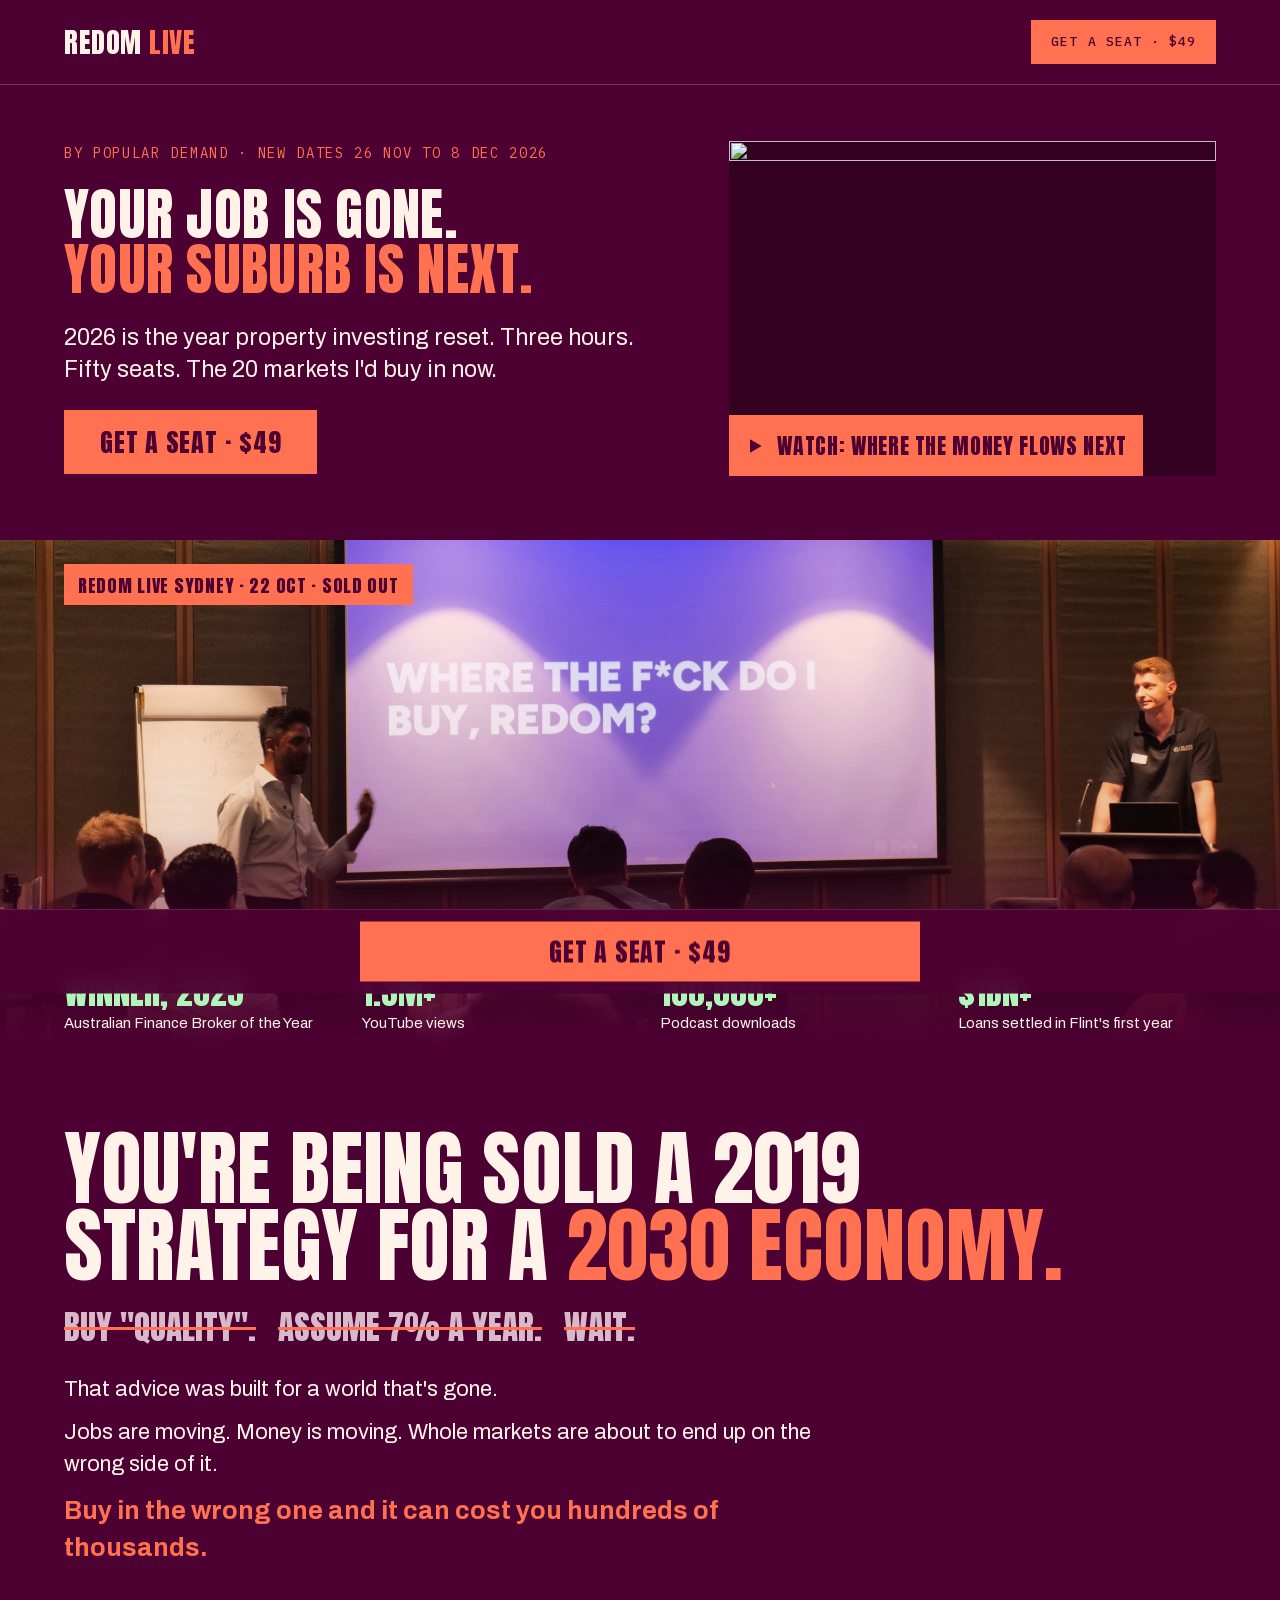
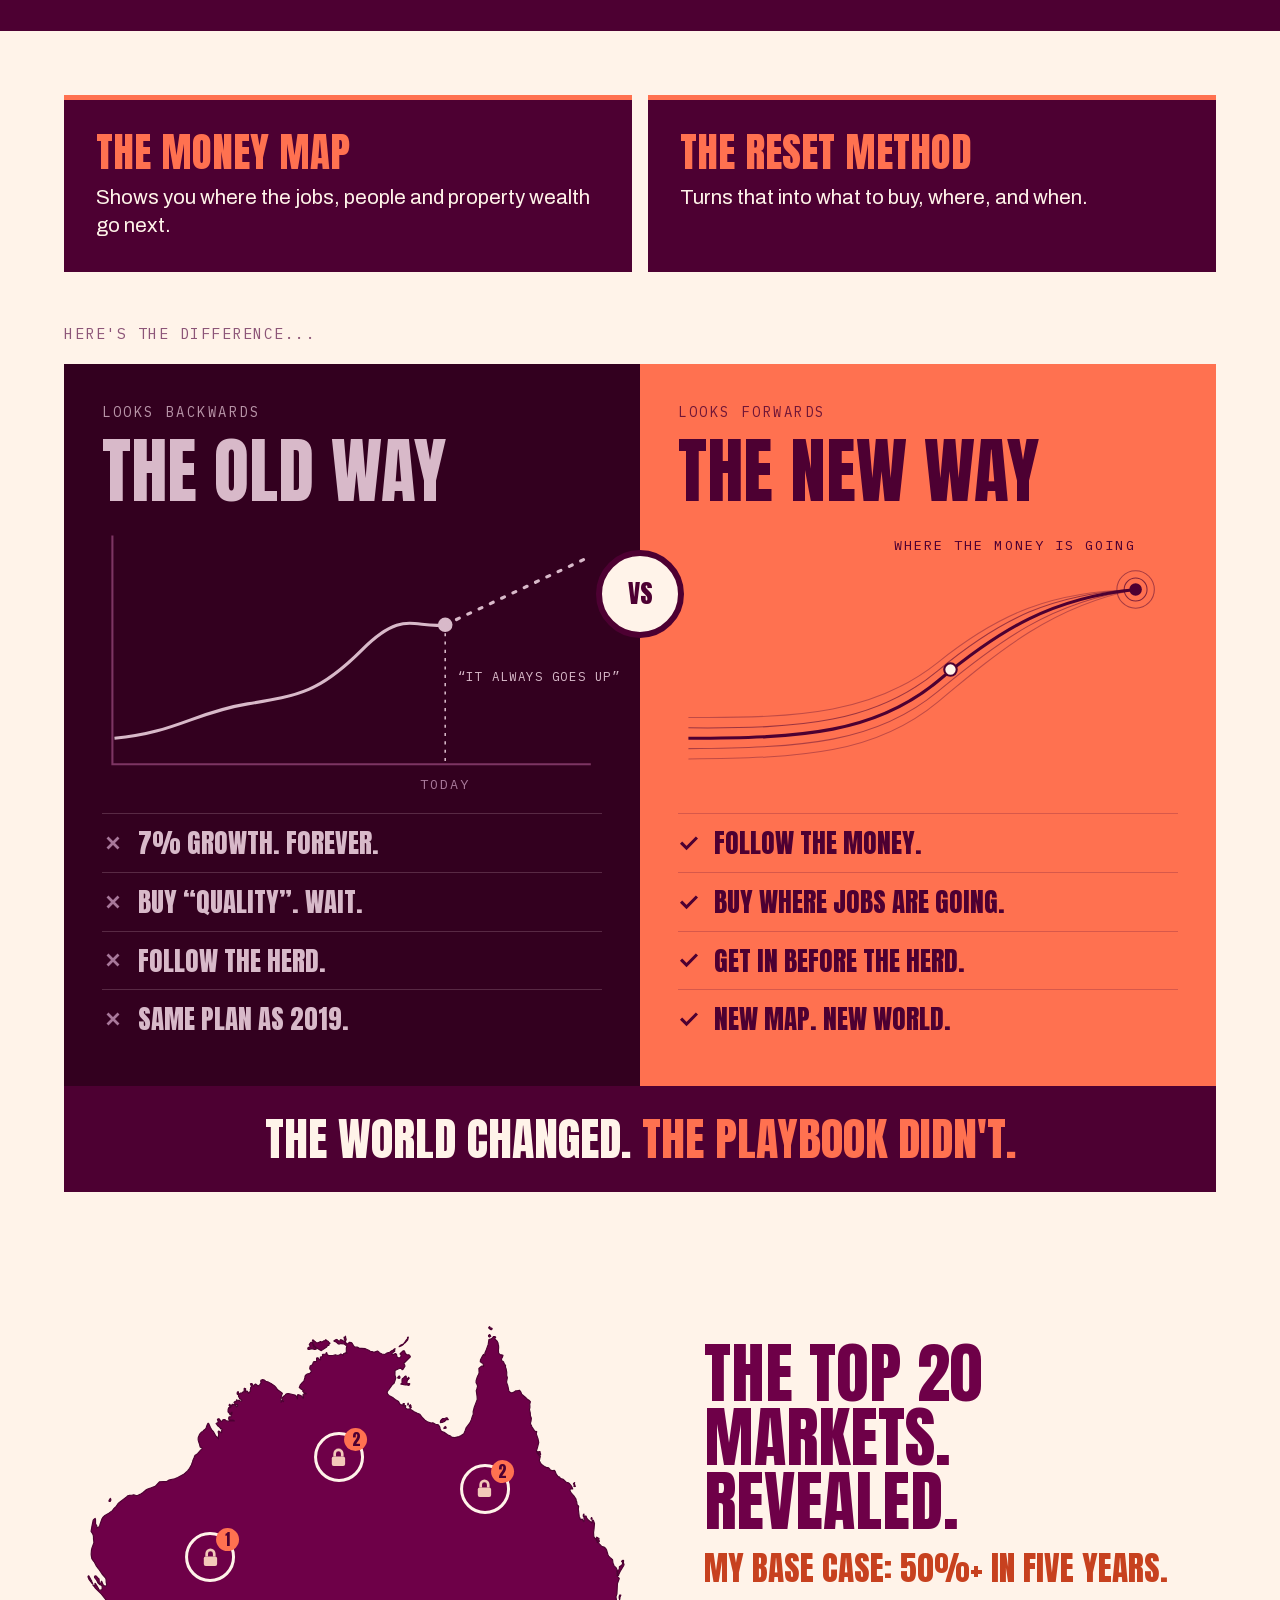
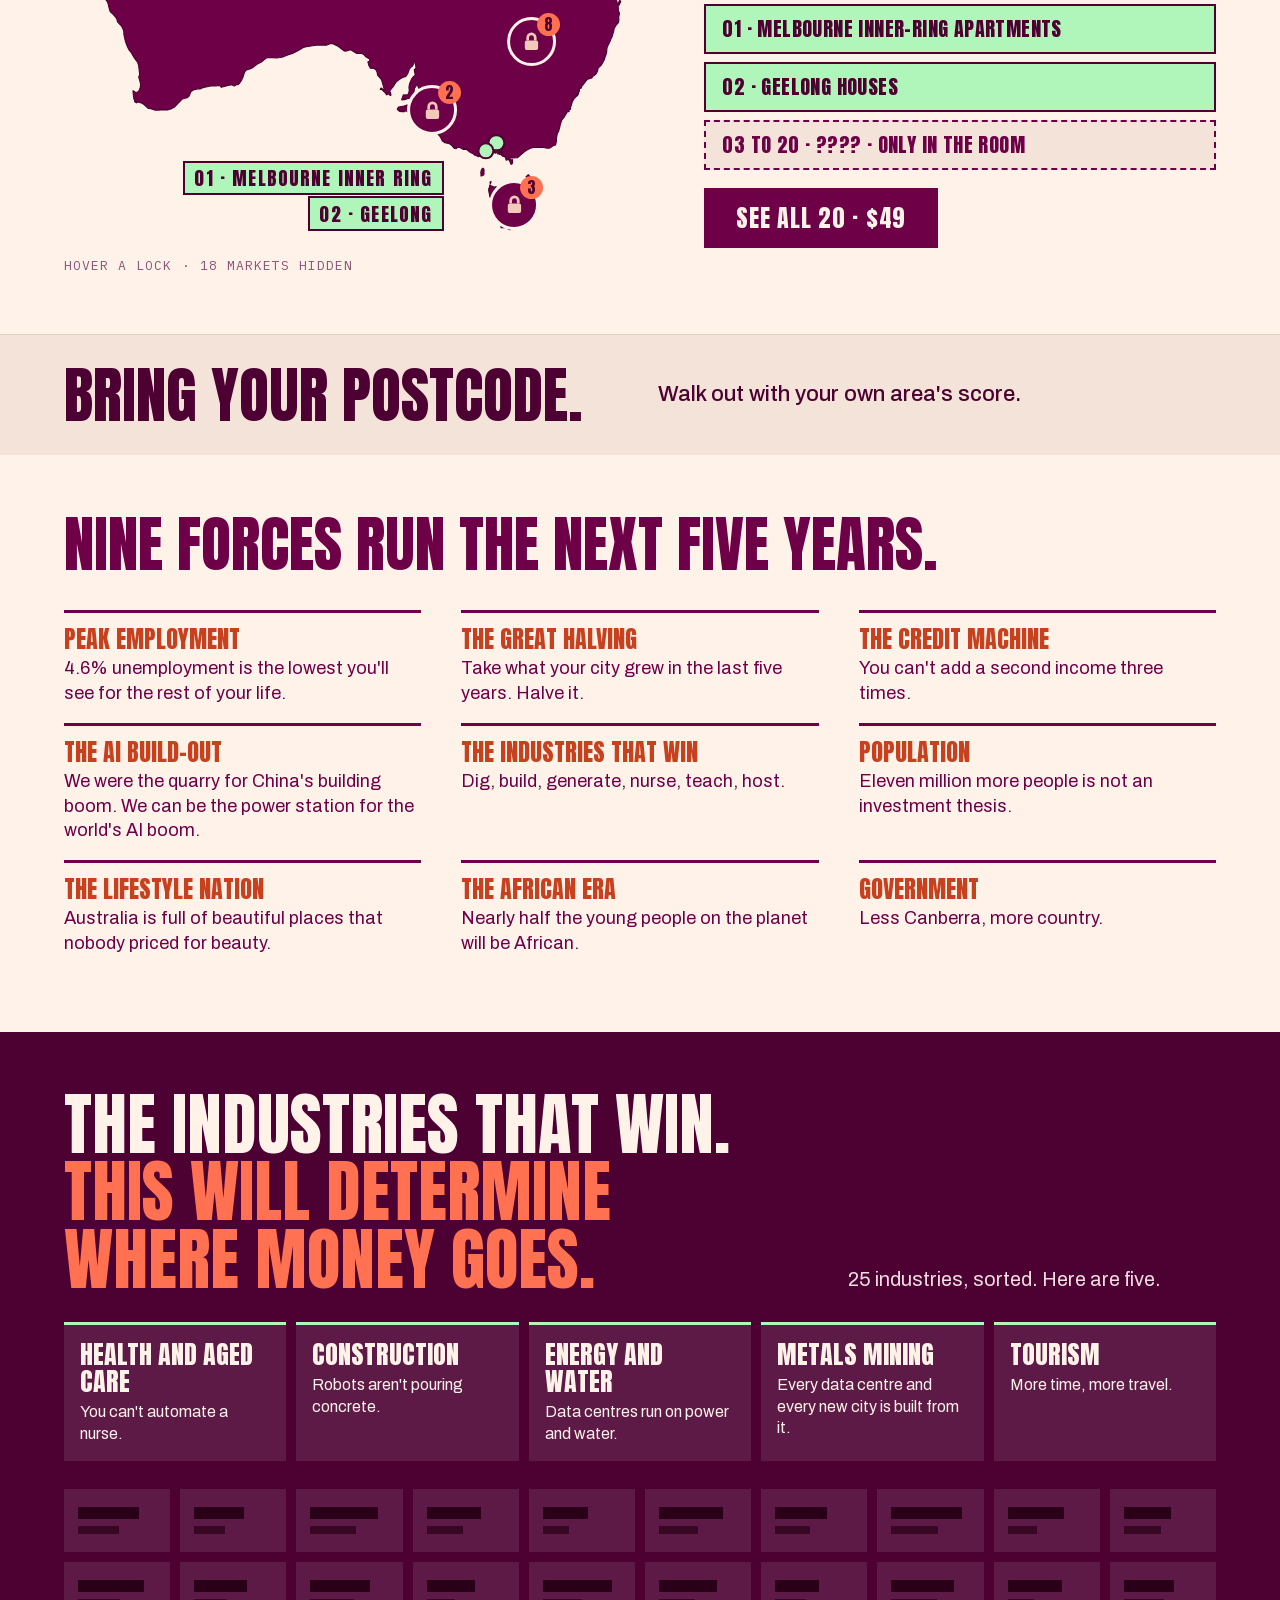
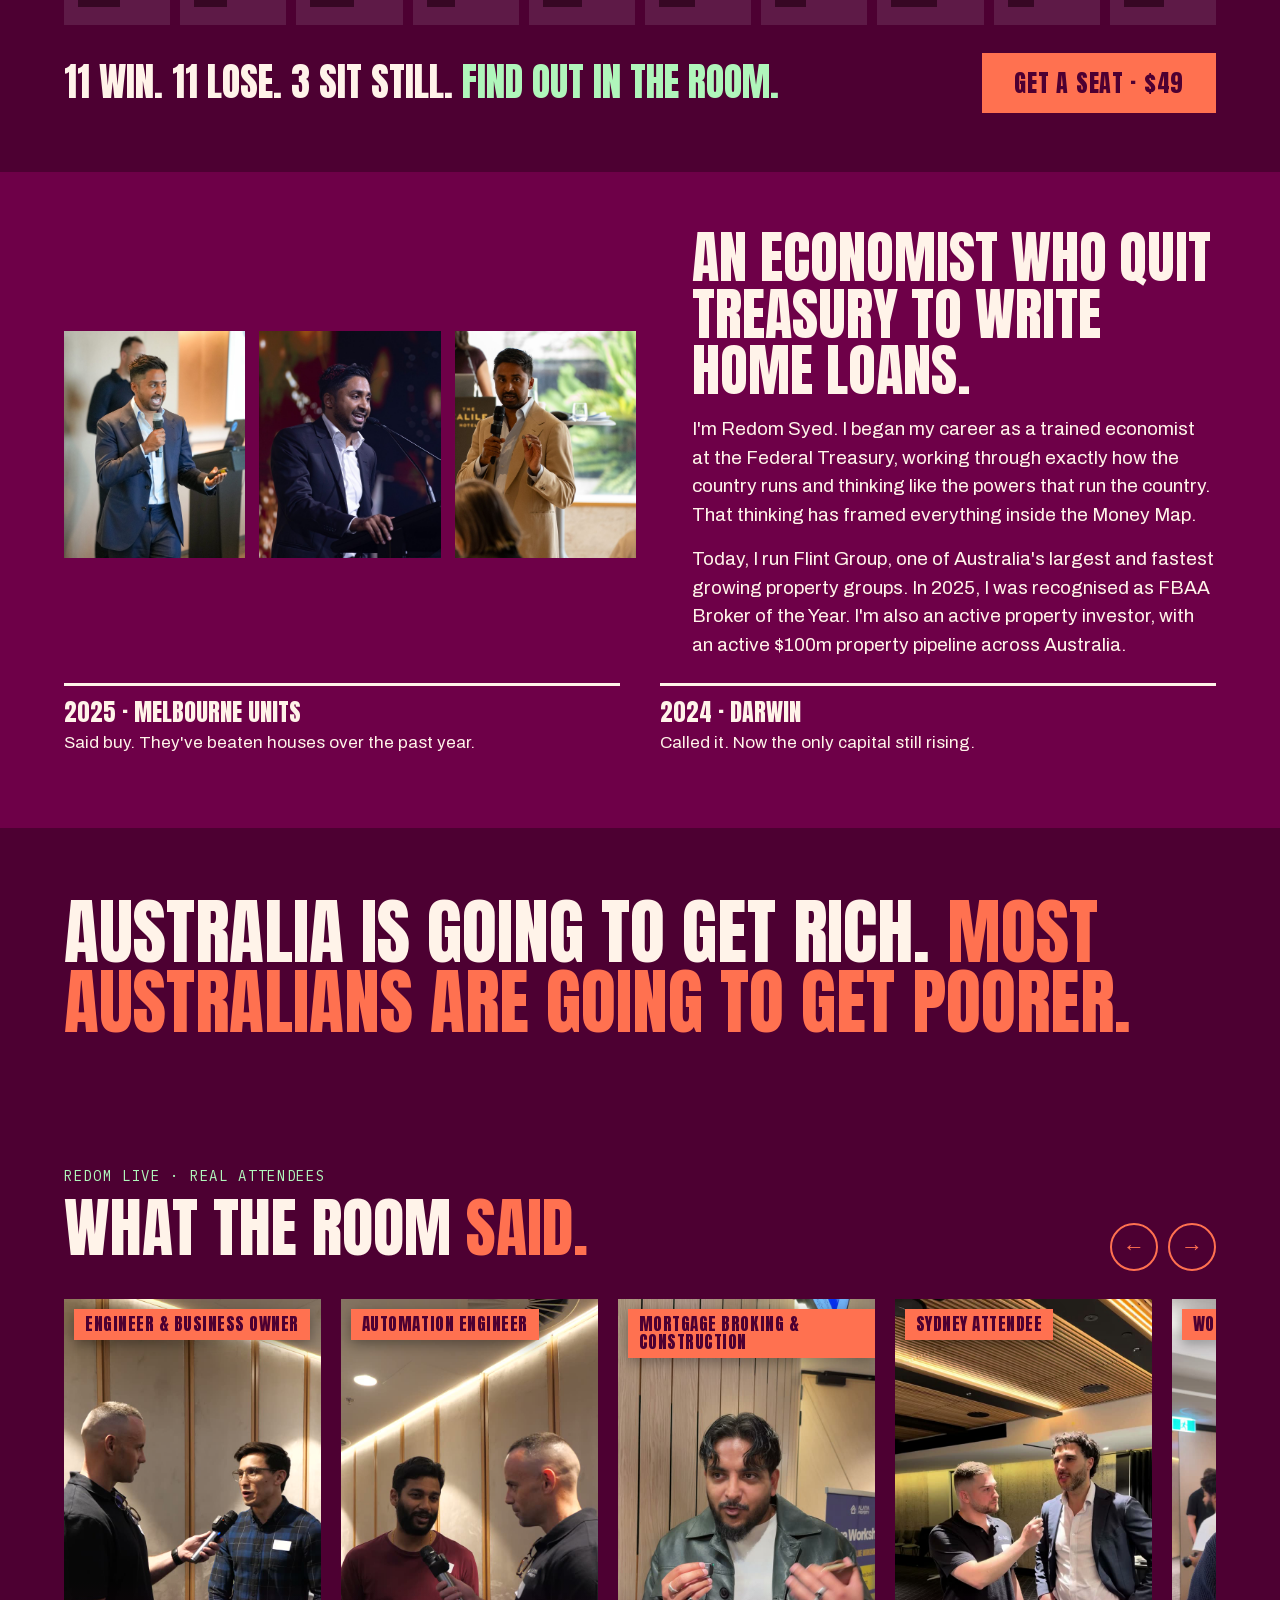
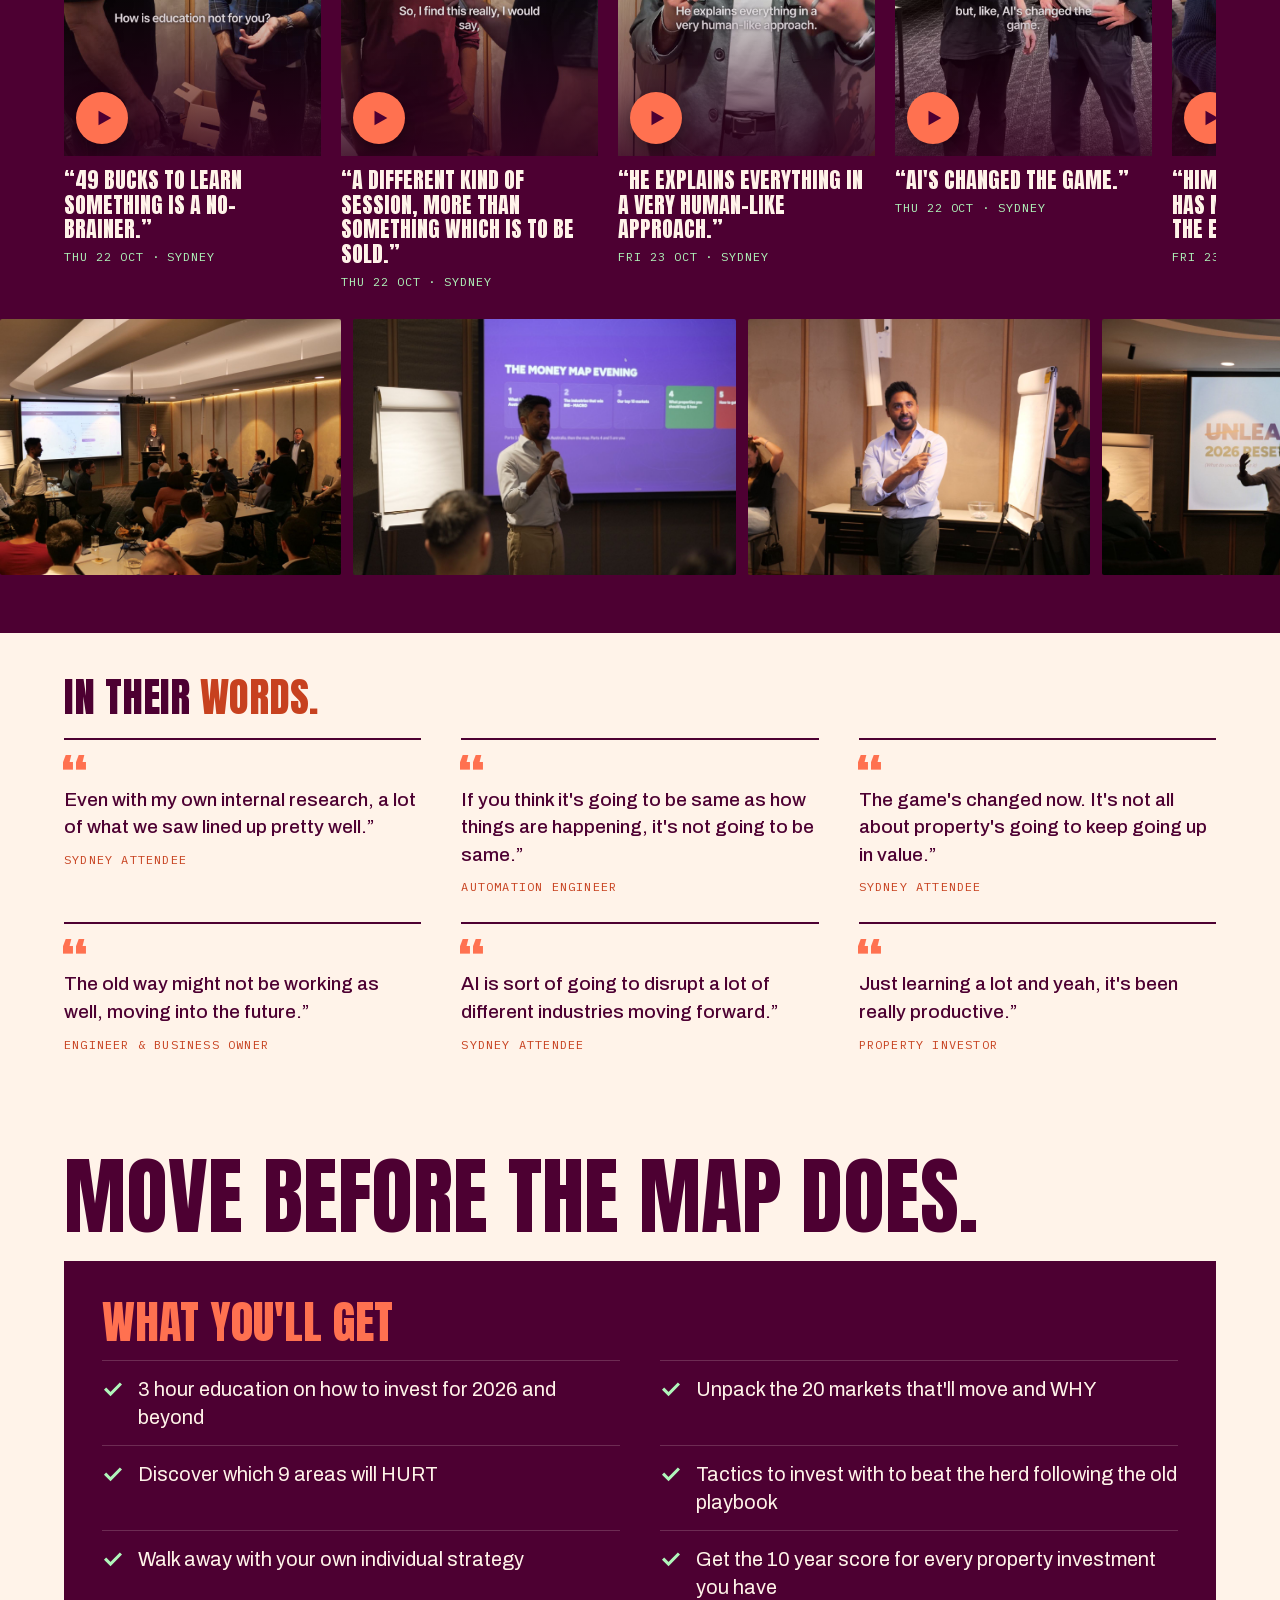
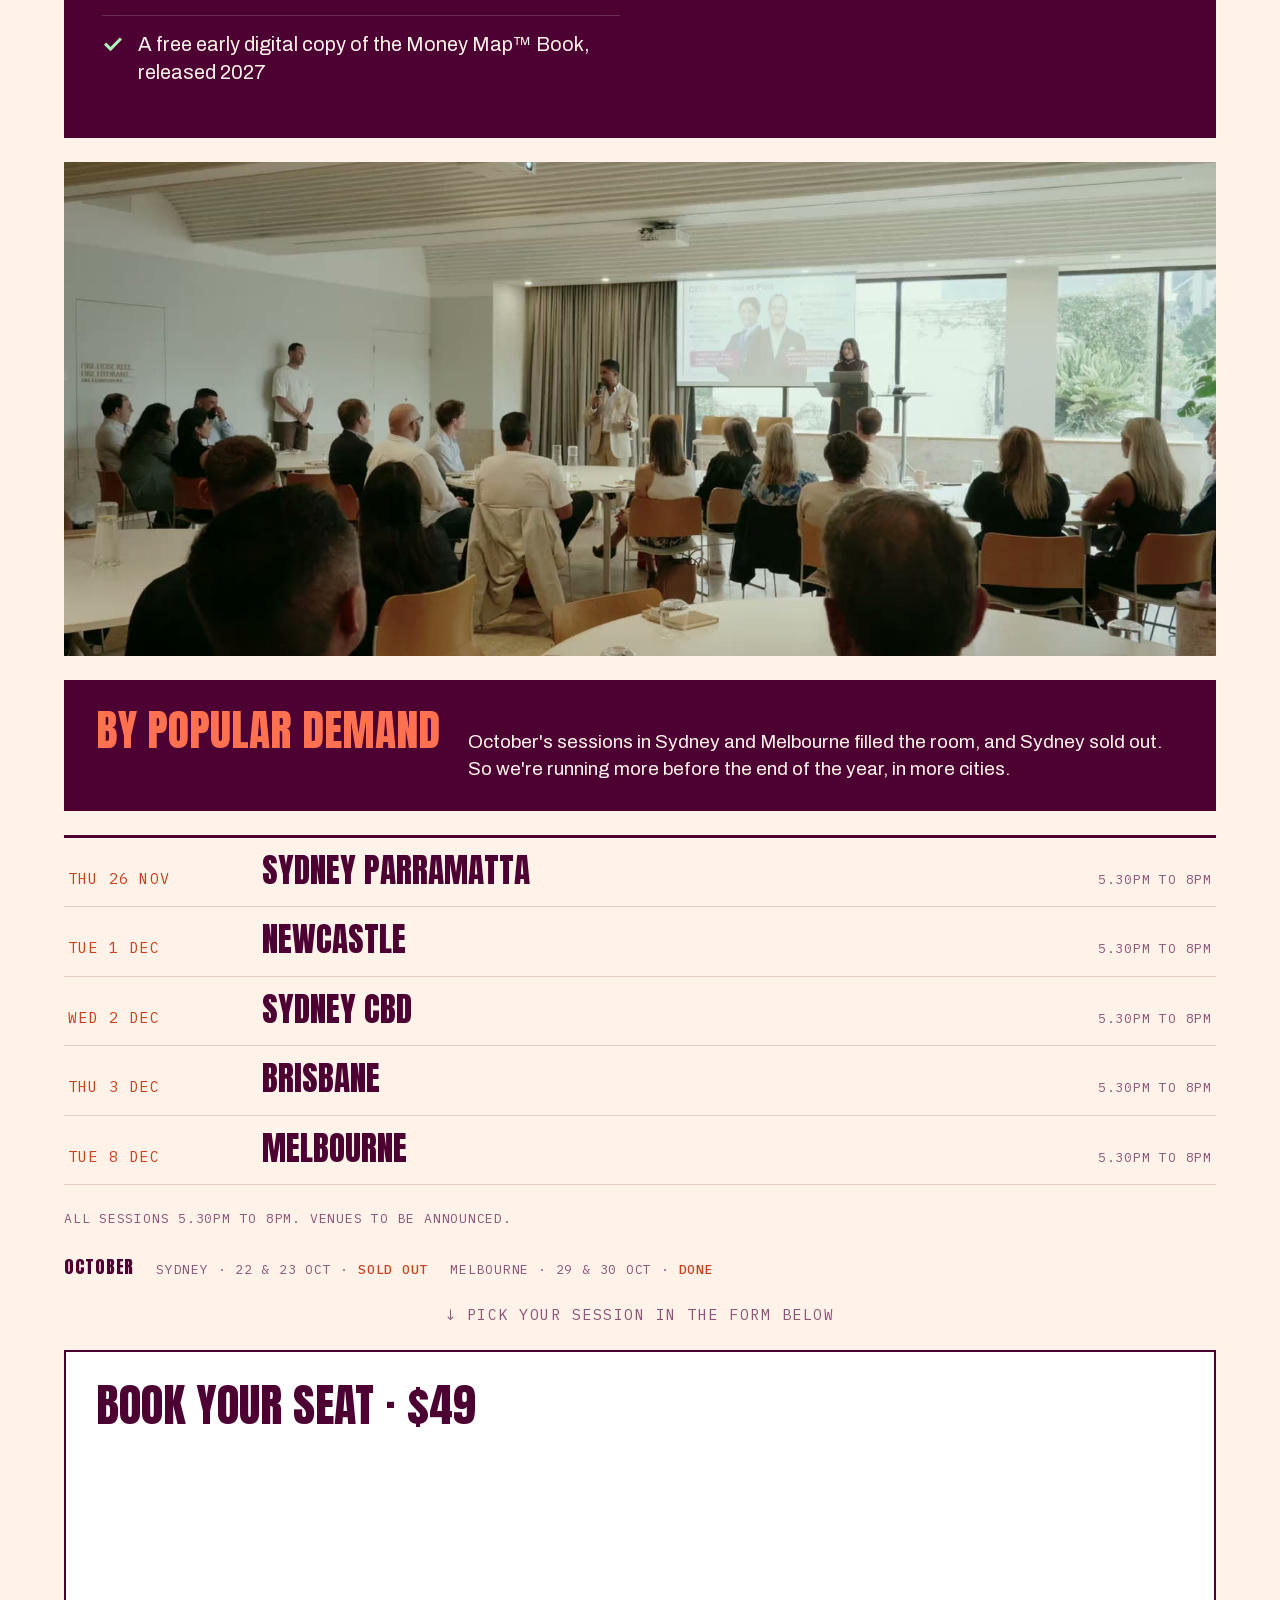
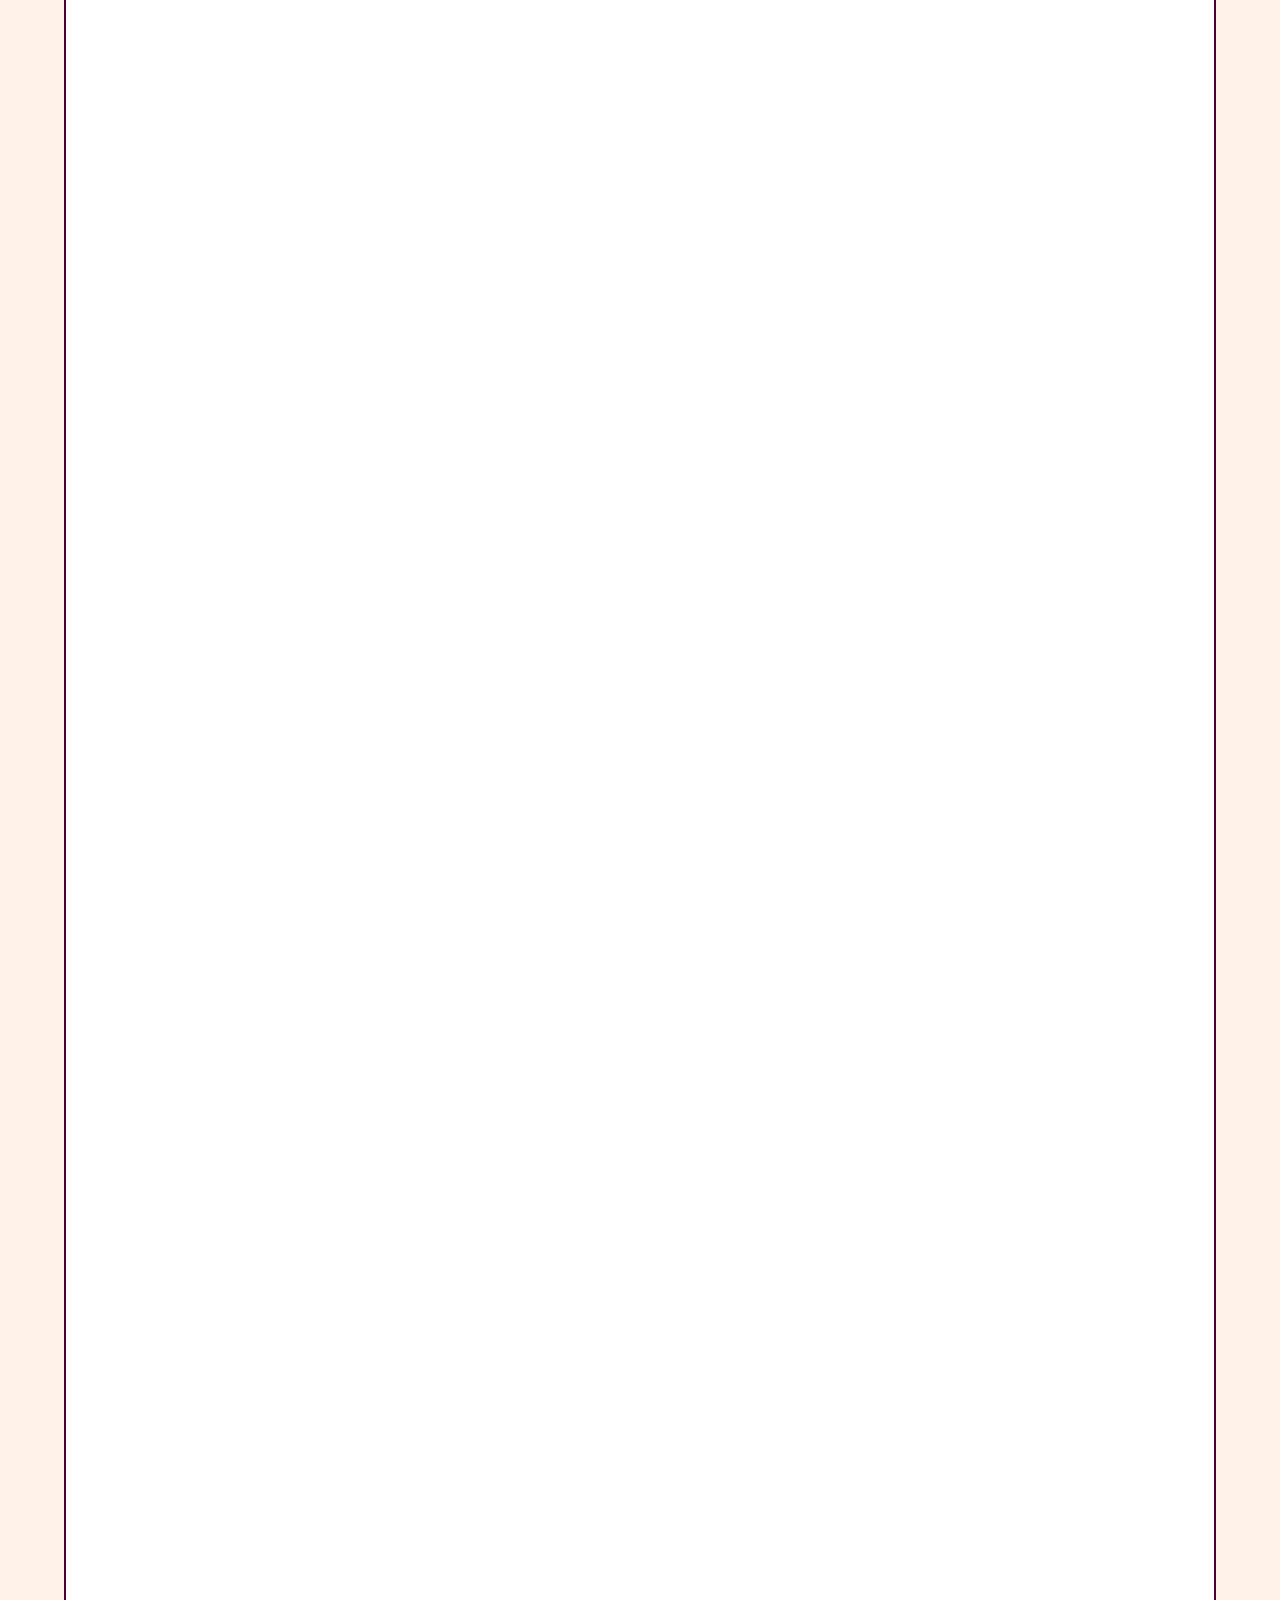
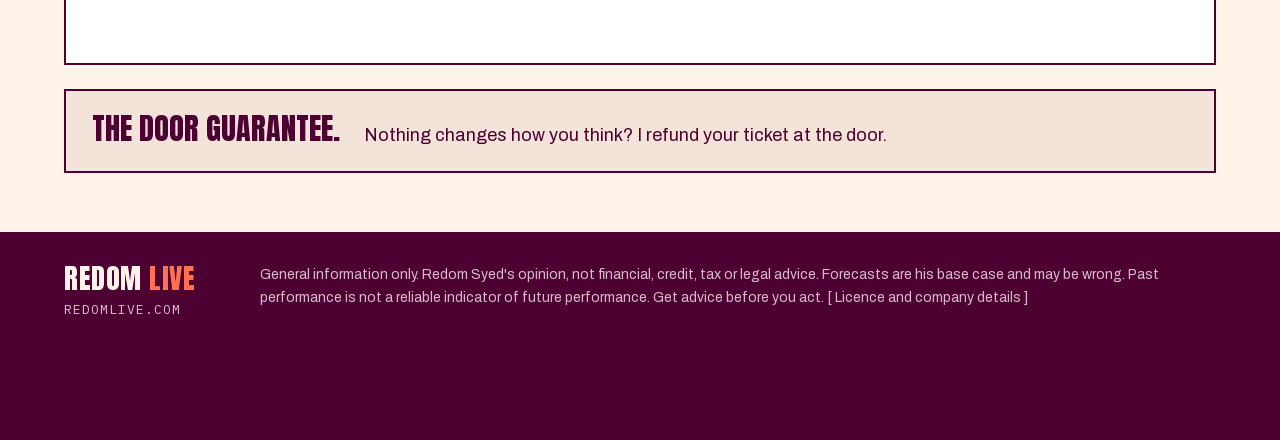
==== commit d4a4279f: "Testimonial cards all the same size (Redom) Co-Authored-By: Claude Opus 5.5 <noreply@anthropic.com>" ====
--- a/src/index.html
+++ b/src/index.html
@@ -340,9 +340,6 @@
 .tcard q{font-size:24px}
 .tcard .tday{font-family:'IBM Plex Mono',ui-monospace,monospace;font-size:12px;letter-spacing:.08em;text-transform:uppercase;color:#B0F6BB}
 .tquote-box{position:relative}
-.tcard:first-child{flex-basis:calc((100% - 60px) / 4.25 * 1.35)}
-.tcard:first-child q{font-size:30px}
-.tcard:first-child .tind{font-size:20px}
 .evstrip{display:flex;gap:12px;overflow:hidden;margin:0 calc(-1 * clamp(20px, 5vw, 80px));padding:0}
 .evtrack{display:flex;gap:12px;animation:evscroll 70s linear infinite;flex:0 0 auto}
 .evtrack img{height:clamp(170px,20vw,260px);width:auto;display:block;border-radius:2px}
@@ -379,7 +376,7 @@
 .tquote-box{aspect-ratio:9/16;background:#6E0048;border:2px solid #FF7150;display:flex;align-items:center;padding:24px;box-sizing:border-box}
 .tquote-box q{font-size:30px;color:#FFF3E9}
 @media (max-width:1000px){.tcard{flex-basis:calc((100% - 40px) / 3.2)}}
-@media (max-width:760px){.tstats{flex-wrap:nowrap;gap:14px}.tstats div{flex-direction:column;gap:4px;flex:1 1 0}.tstats b{font-size:40px}.tstats span{font-size:11px}.tcard:first-child{flex-basis:80%}.tgrid{gap:16px;margin:0 -20px;padding:0 20px 8px;scroll-padding:0 20px}.tcard{flex-basis:72%}.tnav{display:none}}
+@media (max-width:760px){.tstats{flex-wrap:nowrap;gap:14px}.tstats div{flex-direction:column;gap:4px;flex:1 1 0}.tstats b{font-size:40px}.tstats span{font-size:11px}.tgrid{gap:16px;margin:0 -20px;padding:0 20px 8px;scroll-padding:0 20px}.tcard{flex-basis:72%}.tnav{display:none}}
 .vsl:hover .vsl-bar{background:#FF8F74!important}.vsl:focus-visible{outline:3px solid #FF7150;outline-offset:4px}
 </style>
 </head>
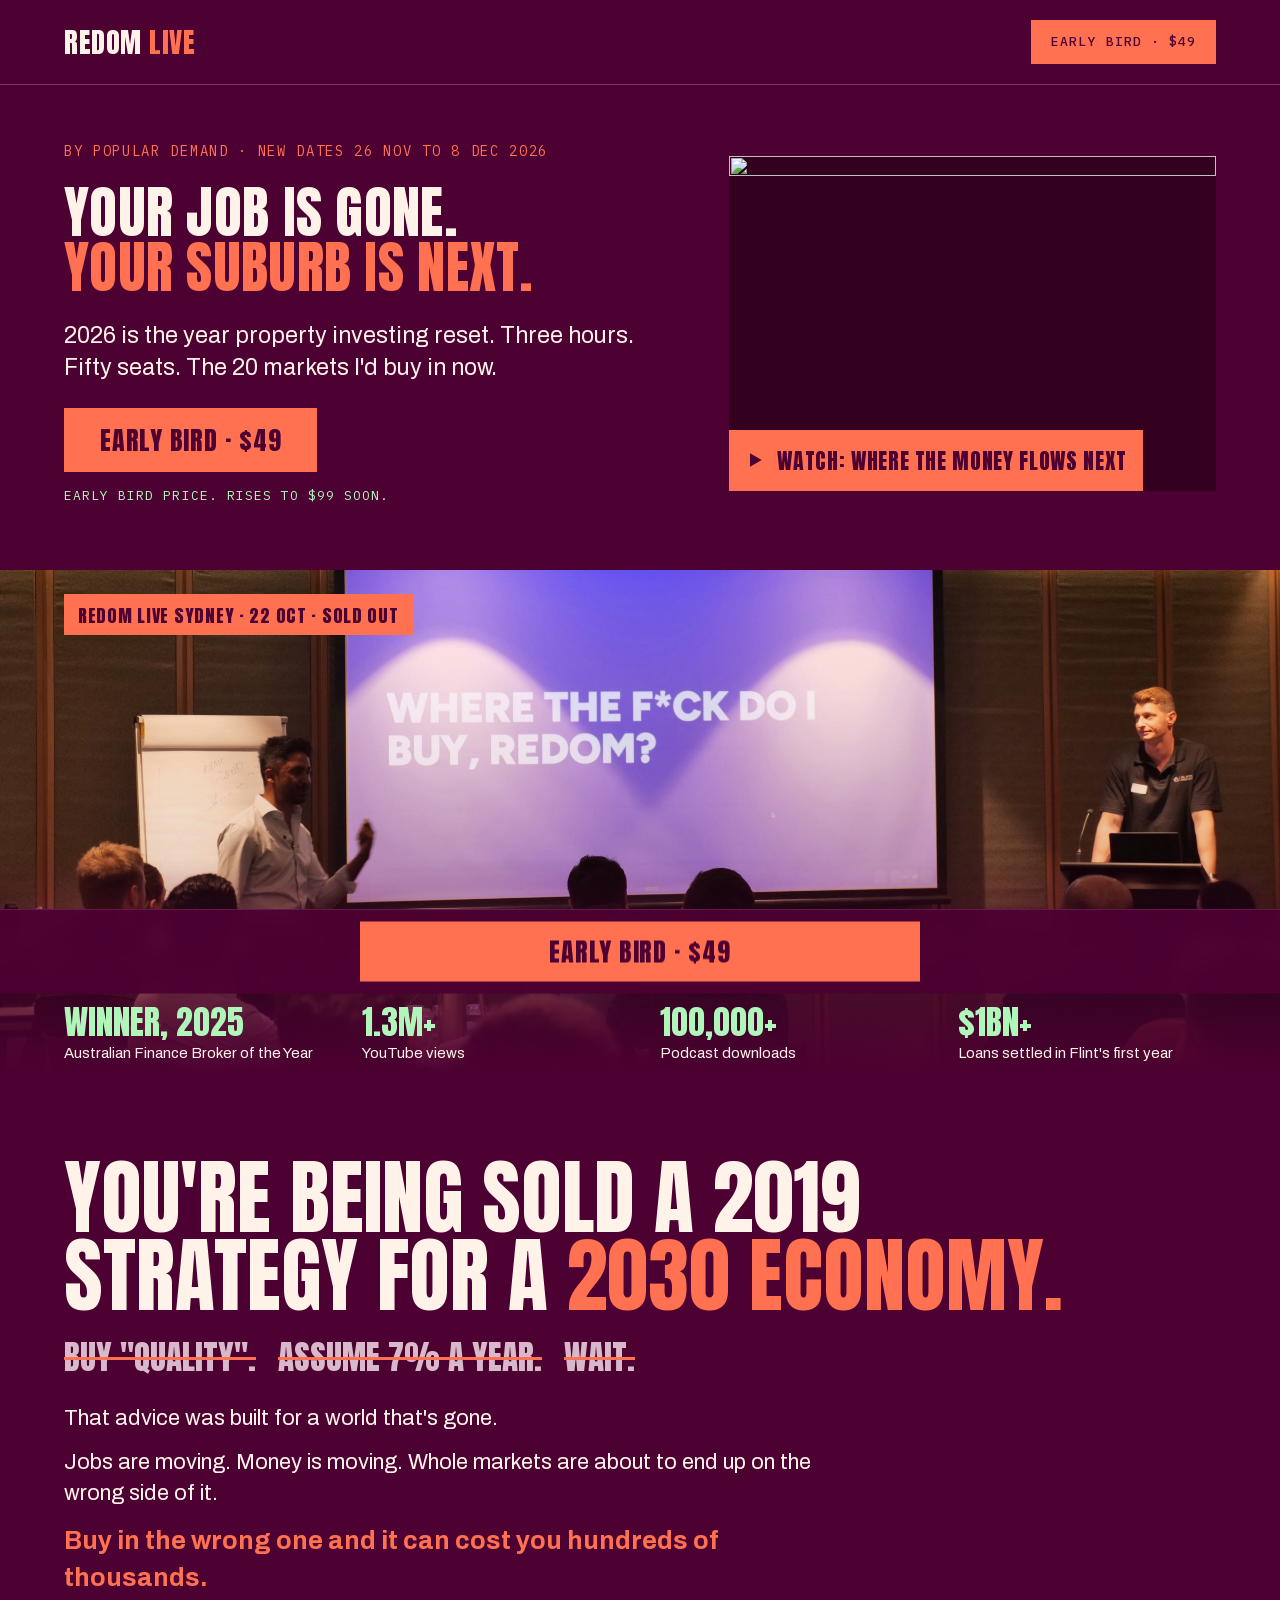
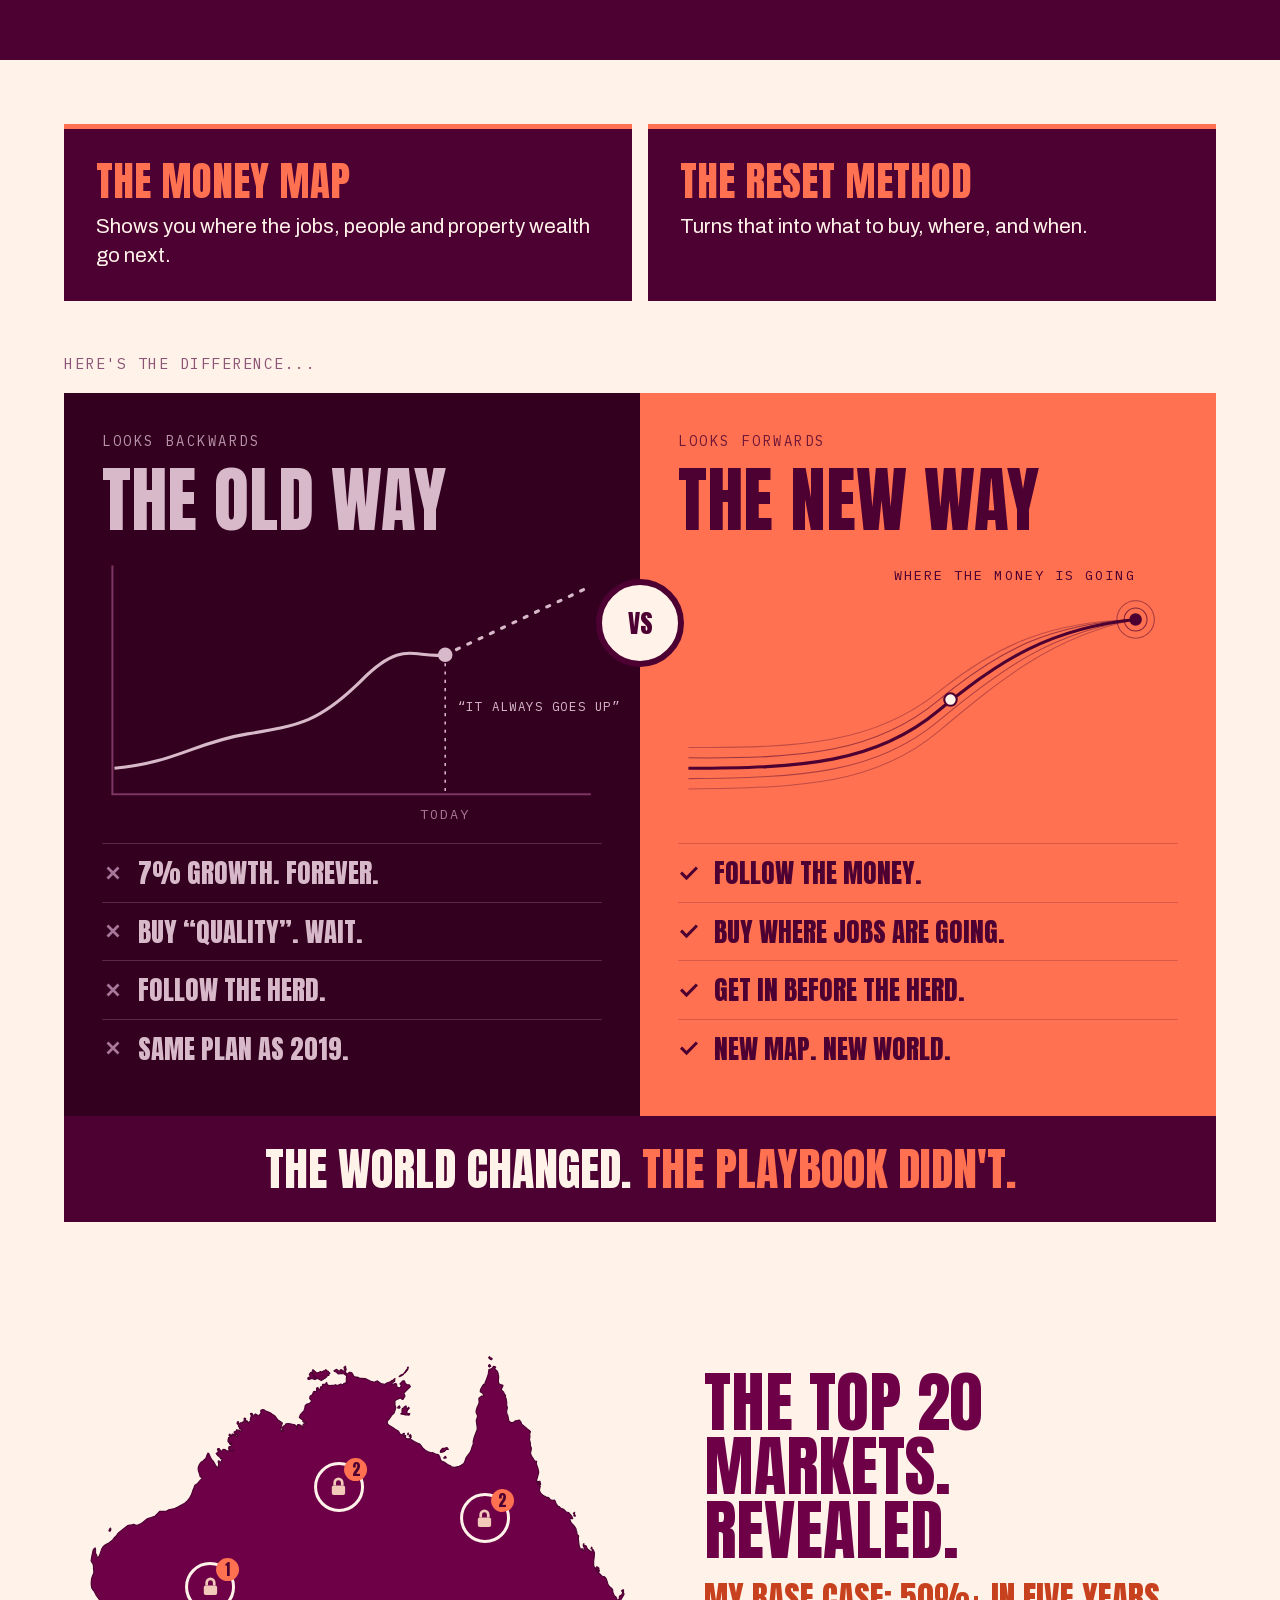
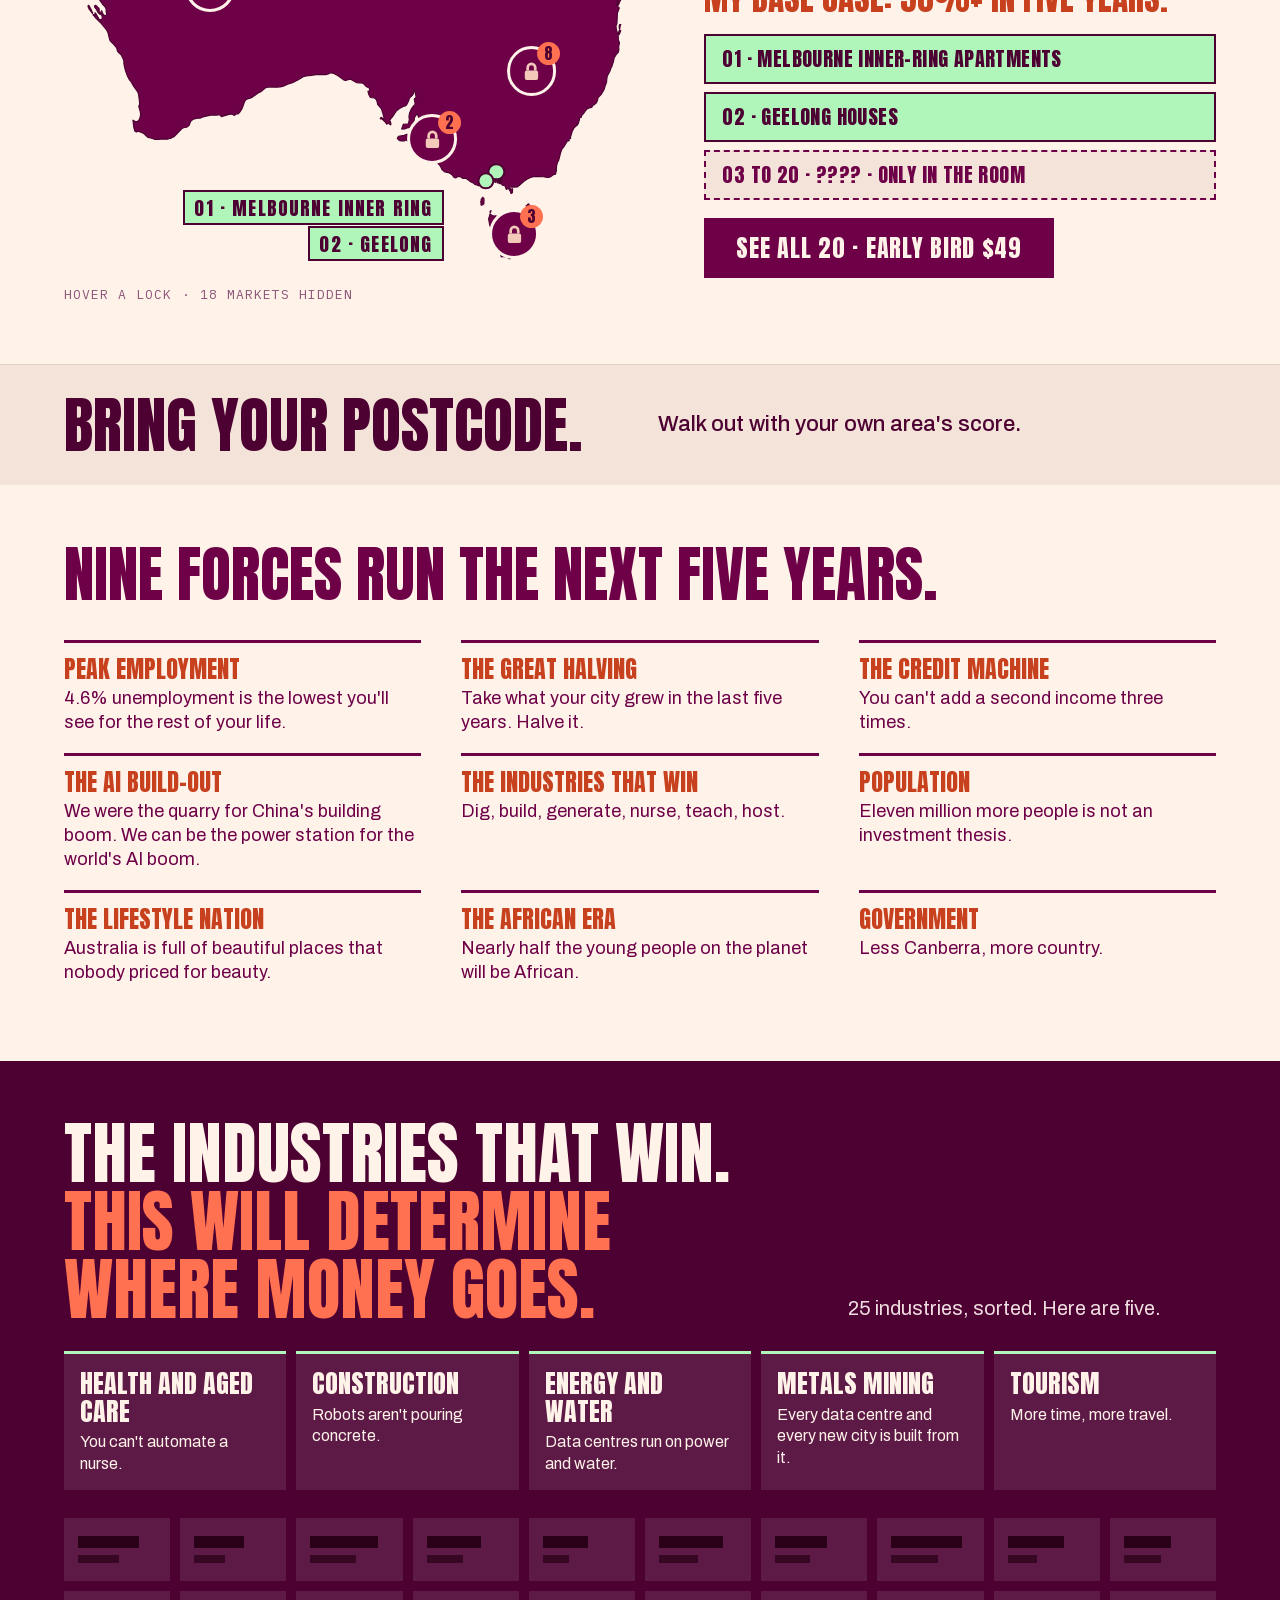
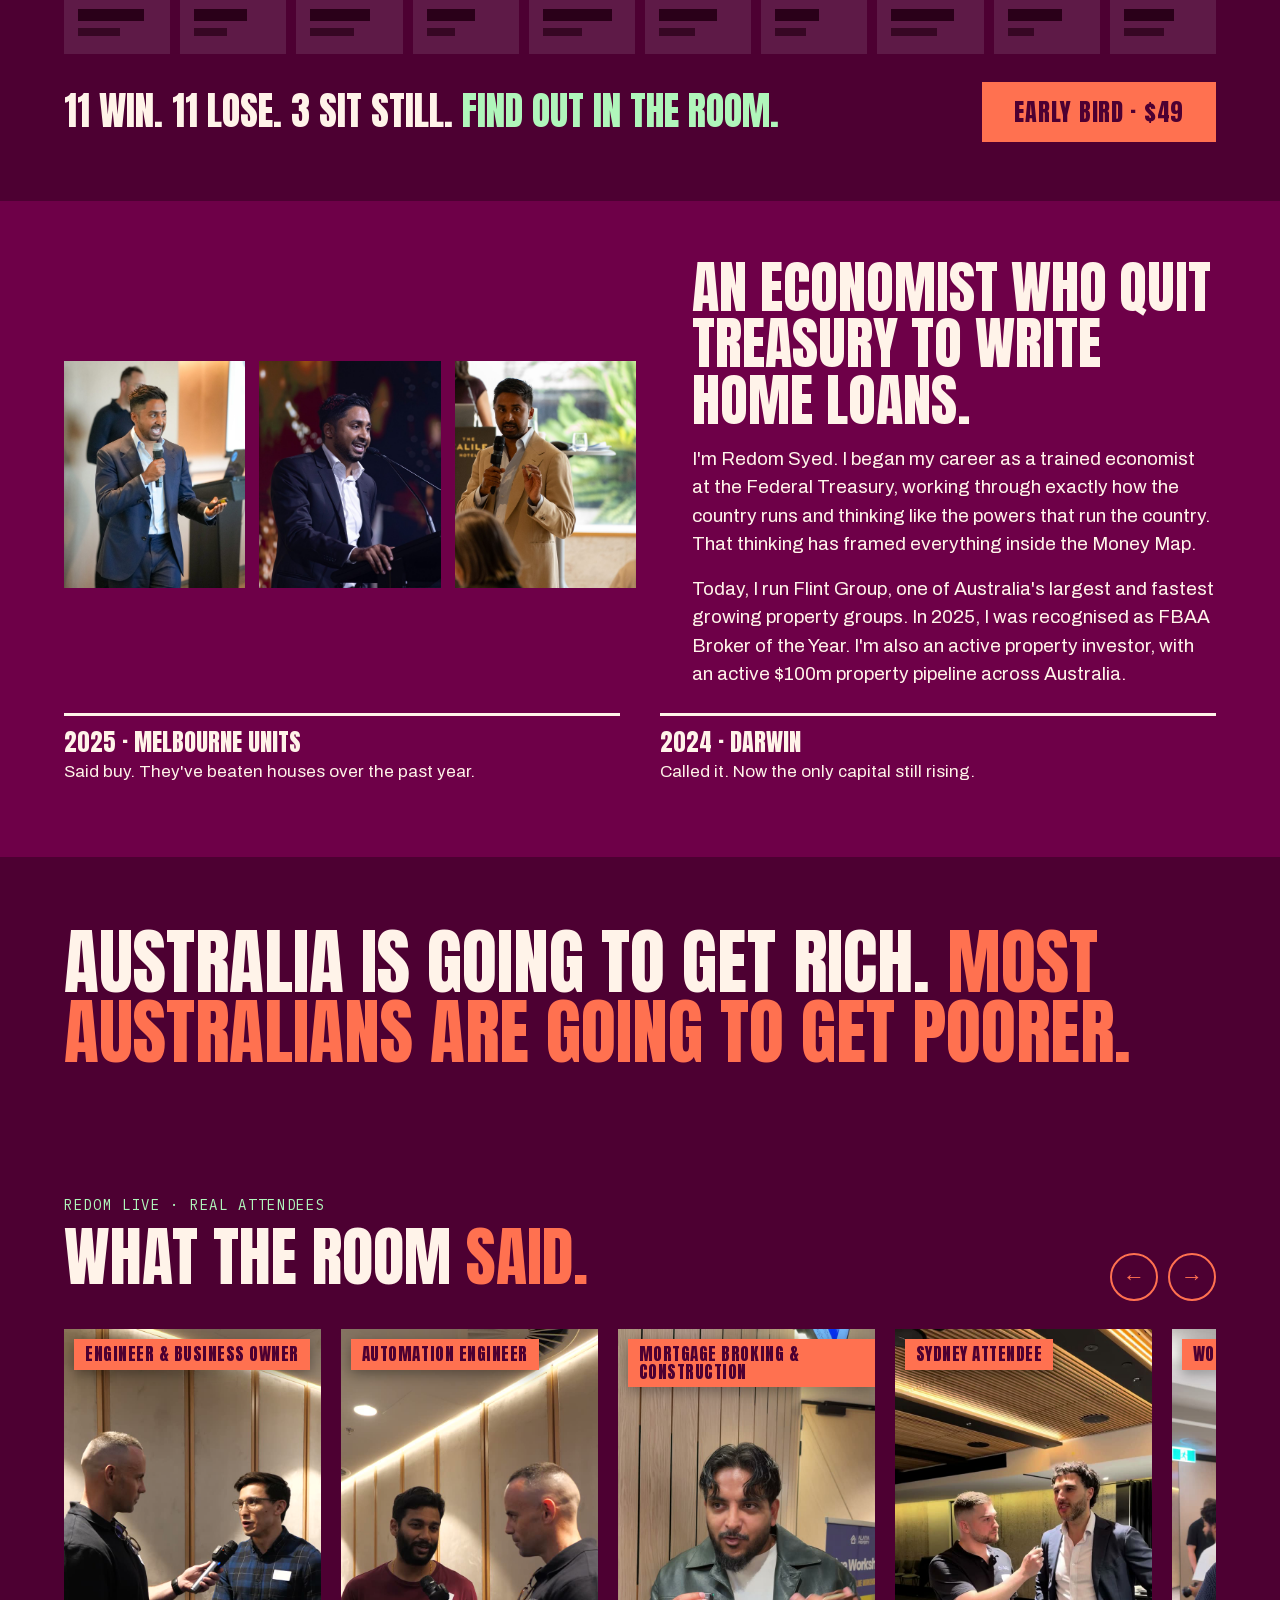
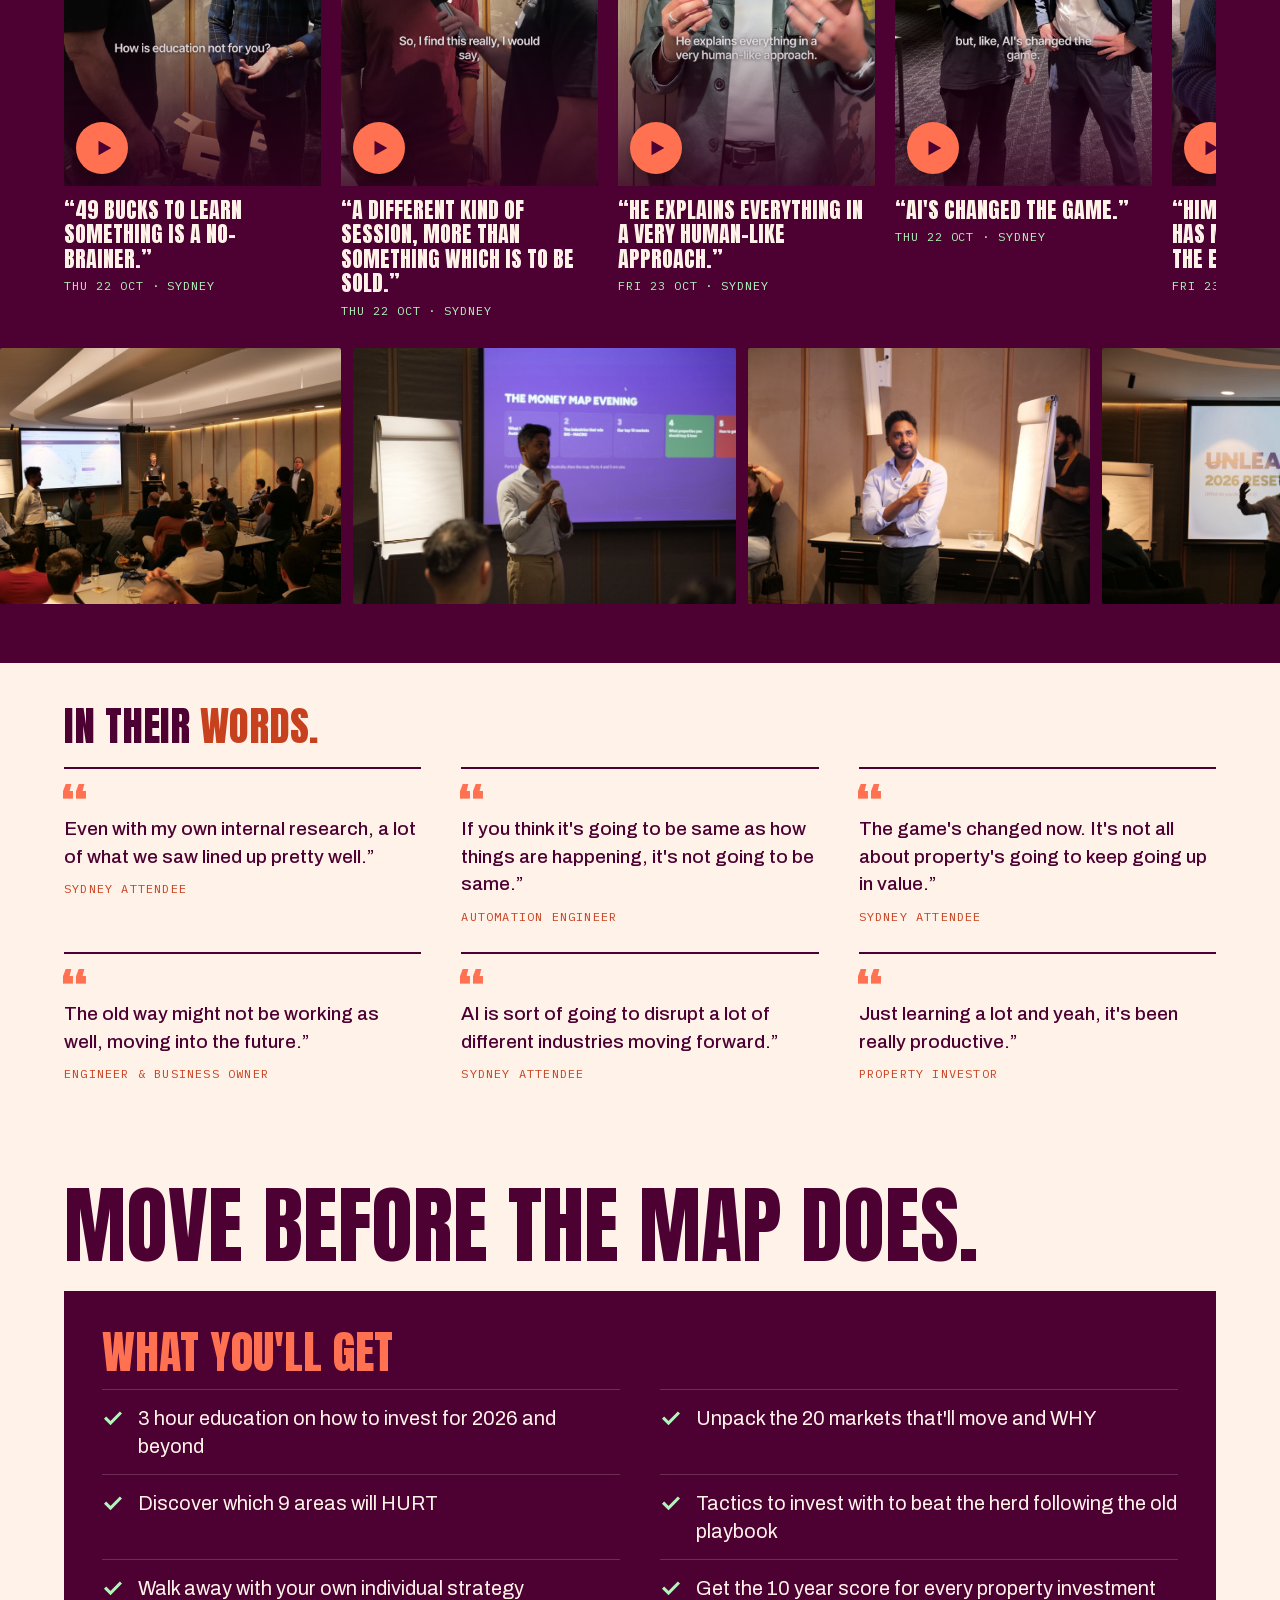
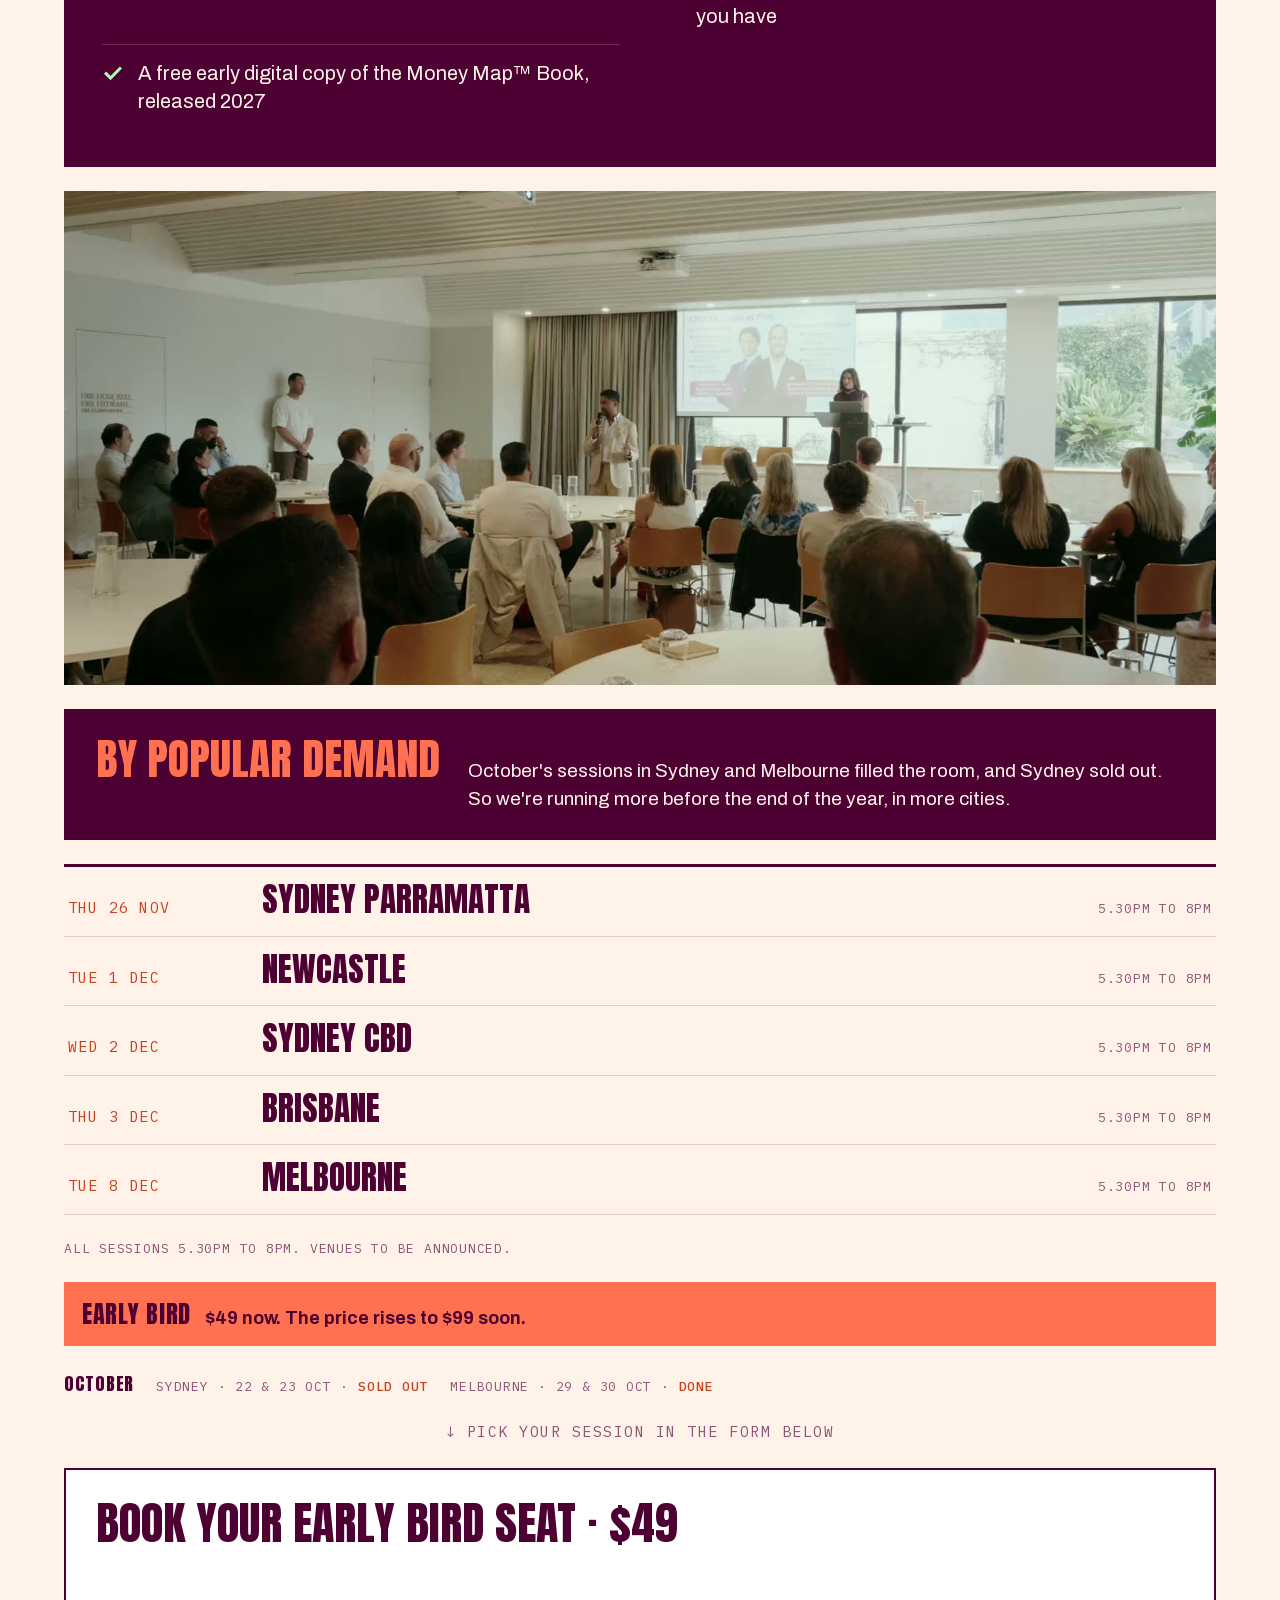
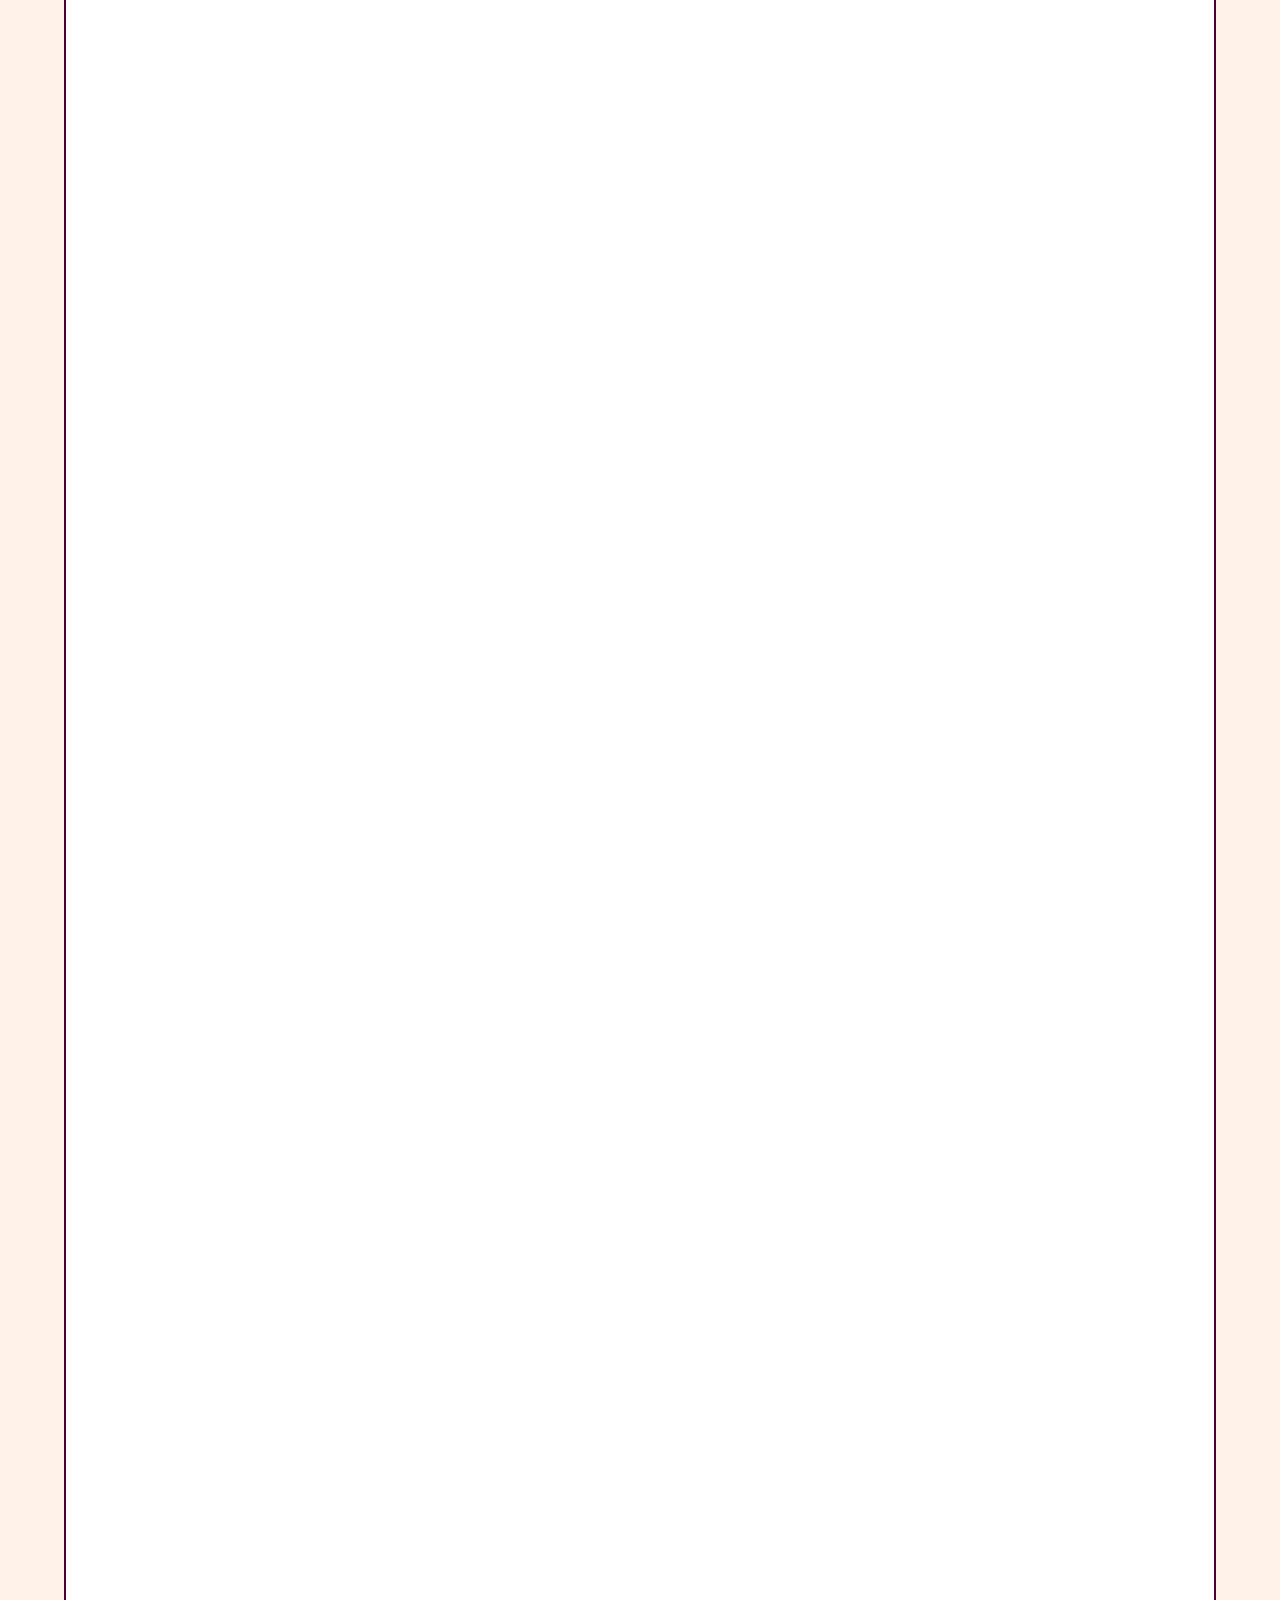
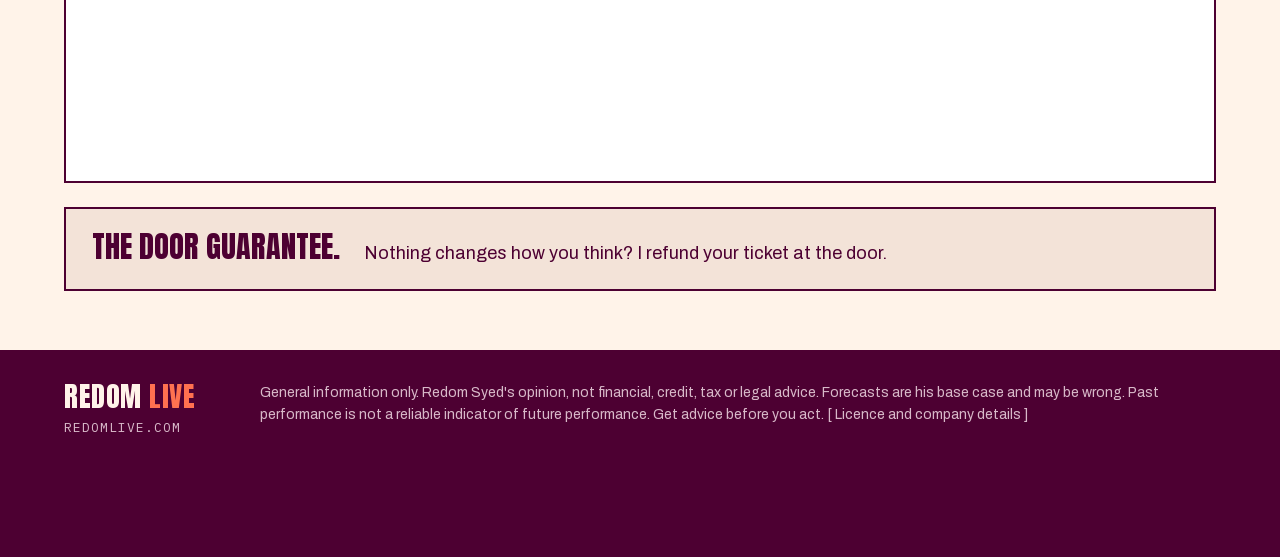
==== commit 5d64e68b: "Early bird pricing: $49 now, rises to $99 soon (Redom) Co-Authored-By: Claude Opus 5.5 <noreply@anth" ====
--- a/src/index.html
+++ b/src/index.html
@@ -348,6 +348,9 @@
 .newdates{background:#4D0032;color:#FFF3E9;padding:clamp(20px,2.4vw,28px) clamp(20px,2.6vw,32px);display:flex;flex-wrap:wrap;align-items:baseline;gap:8px 28px}
 .newdates-k{font-family:'Anton','Impact',sans-serif;font-size:clamp(30px,3.4vw,46px);line-height:1;text-transform:uppercase;color:#FF7150}
 .newdates p{margin:0;flex:1 1 420px;font-size:19px;line-height:1.45}
+.eb-note{font-family:'IBM Plex Mono',ui-monospace,monospace;font-size:13px;letter-spacing:.08em;text-transform:uppercase;color:#B0F6BB;margin-top:-10px}
+.eb-banner{display:flex;flex-wrap:wrap;align-items:baseline;gap:6px 14px;background:#FF7150;color:#4D0032;padding:14px 18px;font-size:18px;font-weight:600}
+.eb-banner span{font-family:'Anton','Impact',sans-serif;font-weight:400;font-size:24px;letter-spacing:.03em;text-transform:uppercase}
 .slist{list-style:none;margin:0;padding:0;border-top:3px solid #4D0032}
 .slist-row{display:grid;grid-template-columns:minmax(120px,170px) 1fr auto;align-items:baseline;gap:6px 24px;padding:16px 4px;border-bottom:1px solid #E5CFC2}
 .slist-date{font-family:'IBM Plex Mono',ui-monospace,monospace;font-size:15px;letter-spacing:.08em;text-transform:uppercase;color:#C7411F}
@@ -386,7 +389,7 @@
 <header style="padding: 20px clamp(20px, 5vw, 80px); border-bottom: 1px solid #7D3563">
 <div style="max-width: 1200px; margin: 0 auto; display: flex; flex-wrap: wrap; align-items: center; justify-content: space-between; gap: 16px 32px">
 <div style="font-family: 'Anton', 'Impact', sans-serif; font-size: 28px; letter-spacing: 0.02em; line-height: 1; text-transform: uppercase">Redom <span style="color: #FF7150">Live</span></div>
-<a href="#register" style="display: inline-flex; align-items: center; min-height: 44px; padding: 0 20px; background: #FF7150; color: #4D0032; text-decoration: none; font-family: 'IBM Plex Mono', ui-monospace, monospace; font-size: 13px; letter-spacing: 0.08em; text-transform: uppercase; font-weight: 500">Get a seat · $49</a>
+<a href="#register" style="display: inline-flex; align-items: center; min-height: 44px; padding: 0 20px; background: #FF7150; color: #4D0032; text-decoration: none; font-family: 'IBM Plex Mono', ui-monospace, monospace; font-size: 13px; letter-spacing: 0.08em; text-transform: uppercase; font-weight: 500">Early bird · $49</a>
 </div>
 </header>
 
@@ -396,7 +399,8 @@
 <div style="font-family: 'IBM Plex Mono', ui-monospace, monospace; font-size: 14px; letter-spacing: 0.12em; text-transform: uppercase; color: #FF7150">By popular demand · New dates 26 Nov to 8 Dec 2026</div>
 <h1 style="margin: 0; font-family: 'Anton', 'Impact', sans-serif; font-weight: 400; font-size: clamp(48px, 4.4vw, 72px); line-height: 0.97; letter-spacing: 0.005em; text-transform: uppercase">Your job is gone.<br><span style="color: #FF7150">Your suburb is next.</span></h1>
 <p style="margin: 0; font-size: clamp(20px, 1.8vw, 24px); line-height: 1.4; max-width: 620px">2026 is the year property investing reset. Three hours. Fifty seats. The 20 markets I'd buy in now.</p>
-<a id="hero-cta" href="#register" style="align-self: flex-start; display: inline-flex; align-items: center; min-height: 64px; padding: 0 36px; background: #FF7150; color: #4D0032; text-decoration: none; font-family: 'Anton', 'Impact', sans-serif; font-size: 26px; letter-spacing: 0.03em; text-transform: uppercase">Get a seat · $49</a>
+<a id="hero-cta" href="#register" style="align-self: flex-start; display: inline-flex; align-items: center; min-height: 64px; padding: 0 36px; background: #FF7150; color: #4D0032; text-decoration: none; font-family: 'Anton', 'Impact', sans-serif; font-size: 26px; letter-spacing: 0.03em; text-transform: uppercase">Early bird · $49</a>
+<div class="eb-note">Early bird price. Rises to $99 soon.</div>
 </div>
 <!-- VSL: lite YouTube embed. Shows the video's own thumbnail; the player only loads on click. -->
 <div style="flex: 1 1 400px; max-width: 540px; min-width: 0; position: relative">
@@ -486,7 +490,7 @@
 <div style="background: #B0F6BB; color: #4D0032; padding: 12px 16px; border: 2px solid #4D0032">02 · Geelong houses</div>
 <div style="background: #F3E3D8; color: #6E0048; padding: 12px 16px; border: 2px dashed #6E0048">03 to 20 · ???? · Only in the room</div>
 </div>
-<a href="#register" style="align-self: flex-start; display: inline-flex; align-items: center; min-height: 60px; padding: 0 32px; background: #6E0048; color: #FFF3E9; text-decoration: none; font-family: 'Anton', 'Impact', sans-serif; font-size: 24px; letter-spacing: 0.03em; text-transform: uppercase">See all 20 · $49</a>
+<a href="#register" style="align-self: flex-start; display: inline-flex; align-items: center; min-height: 60px; padding: 0 32px; background: #6E0048; color: #FFF3E9; text-decoration: none; font-family: 'Anton', 'Impact', sans-serif; font-size: 24px; letter-spacing: 0.03em; text-transform: uppercase">See all 20 · Early bird $49</a>
 </div>
 </div>
 </section>
@@ -553,7 +557,7 @@
 </div>
 <div style="display: flex; flex-wrap: wrap; align-items: center; justify-content: space-between; gap: 16px 48px">
 <div style="font-family: 'Anton', 'Impact', sans-serif; font-size: clamp(26px, 3vw, 40px); line-height: 1.04; text-transform: uppercase">11 win. 11 lose. 3 sit still. <span style="color: #B0F6BB">Find out in the room.</span></div>
-<a href="#register" style="display: inline-flex; align-items: center; min-height: 60px; padding: 0 32px; background: #FF7150; color: #4D0032; text-decoration: none; font-family: 'Anton', 'Impact', sans-serif; font-size: 24px; letter-spacing: 0.03em; text-transform: uppercase">Get a seat · $49</a>
+<a href="#register" style="display: inline-flex; align-items: center; min-height: 60px; padding: 0 32px; background: #FF7150; color: #4D0032; text-decoration: none; font-family: 'Anton', 'Impact', sans-serif; font-size: 24px; letter-spacing: 0.03em; text-transform: uppercase">Early bird · $49</a>
 </div>
 </div>
 </section>
@@ -682,12 +686,13 @@
 <li class="slist-row"><span class="slist-date">Tue 8 Dec</span><span class="slist-city">Melbourne</span><span class="slist-time">5.30pm to 8pm</span></li>
 </ul>
 <div class="slist-note">All sessions 5.30pm to 8pm. Venues to be announced.</div>
+<div class="eb-banner"><span>Early bird</span>$49 now. The price rises to $99 soon.</div>
 <div class="past-row"><span class="past-k">October</span><span class="past-item">Sydney · 22 &amp; 23 Oct · <b>Sold out</b></span><span class="past-item">Melbourne · 29 &amp; 30 Oct · <b>Done</b></span></div>
 
 <div style="font-family: 'IBM Plex Mono', ui-monospace, monospace; font-size: 15px; letter-spacing: 0.1em; text-transform: uppercase; color: #8C5578; text-align: center">↓ Pick your session in the form below</div>
 <!-- Official registration form (GHL "Redom Workshop Form"): session, details, $49 payment -->
 <div id="register" style="scroll-margin-top: 24px; box-sizing: border-box; background: #FFFFFF; border: 2px solid #4D0032; padding: clamp(18px, 2.4vw, 30px)">
-<h3 class="get-h" style="color: #4D0032">Book your seat · $49</h3>
+<h3 class="get-h" style="color: #4D0032">Book your early bird seat · $49</h3>
 <iframe src="https://api.leadconnectorhq.com/widget/form/hJWc9lr0LOzESjfcc6tg" style="width: 100%; height: 1791px; border: none; border-radius: 3px; display: block" id="inline-hJWc9lr0LOzESjfcc6tg" data-layout="{'id':'INLINE'}" data-trigger-type="alwaysShow" data-trigger-value="" data-activation-type="alwaysActivated" data-activation-value="" data-deactivation-type="neverDeactivate" data-deactivation-value="" data-form-name="Redom Workshop Form" data-height="1791" data-layout-iframe-id="inline-hJWc9lr0LOzESjfcc6tg" data-form-id="hJWc9lr0LOzESjfcc6tg" title="Redom Workshop Form"></iframe>
 <script src="https://link.msgsndr.com/js/form_embed.js"></script>
 </div>
@@ -757,7 +762,7 @@
   });
 })();
 </script>
-<div class="sticky-cta" aria-hidden="true"><a href="#register" tabindex="-1">Get a seat · $49</a></div>
+<div class="sticky-cta" aria-hidden="true"><a href="#register" tabindex="-1">Early bird · $49</a></div>
 <script>
 /* Show the sticky bar once the hero button has scrolled away; hide it again while the form itself is on screen */
 (function(){
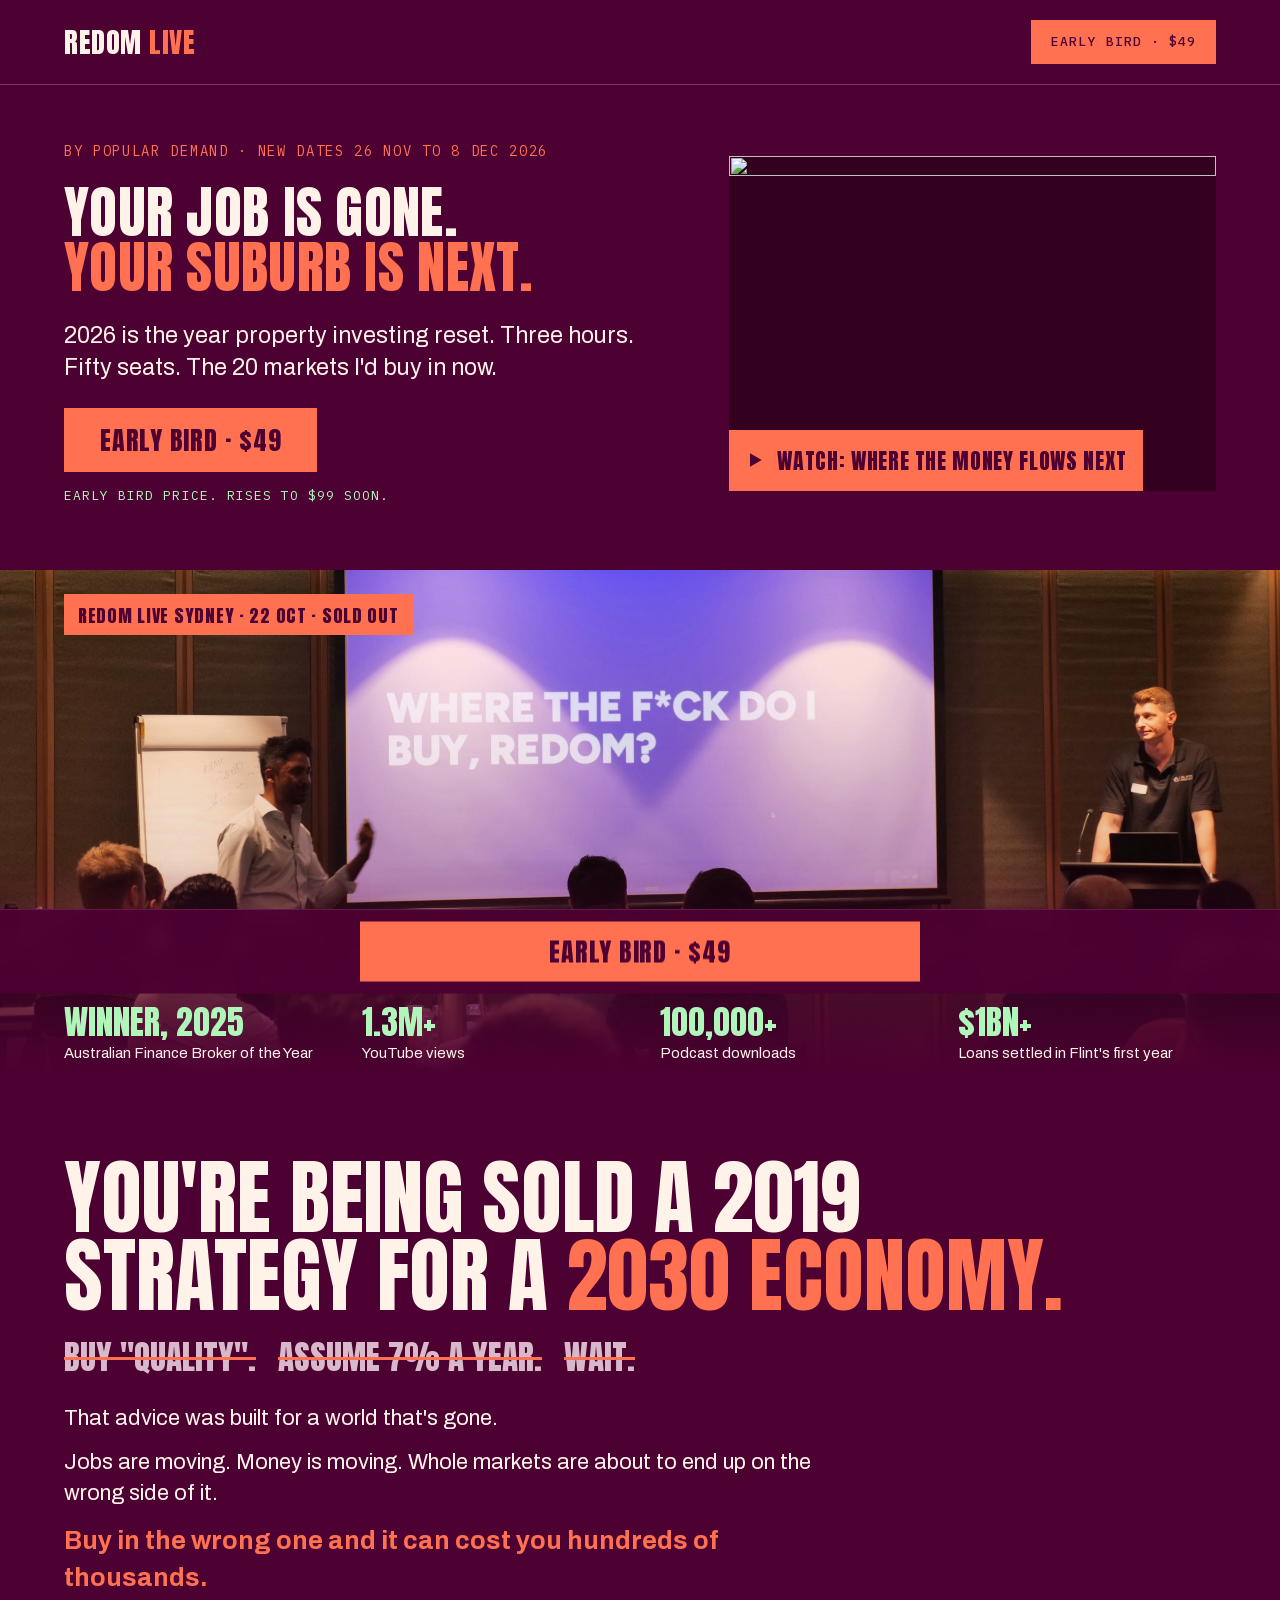
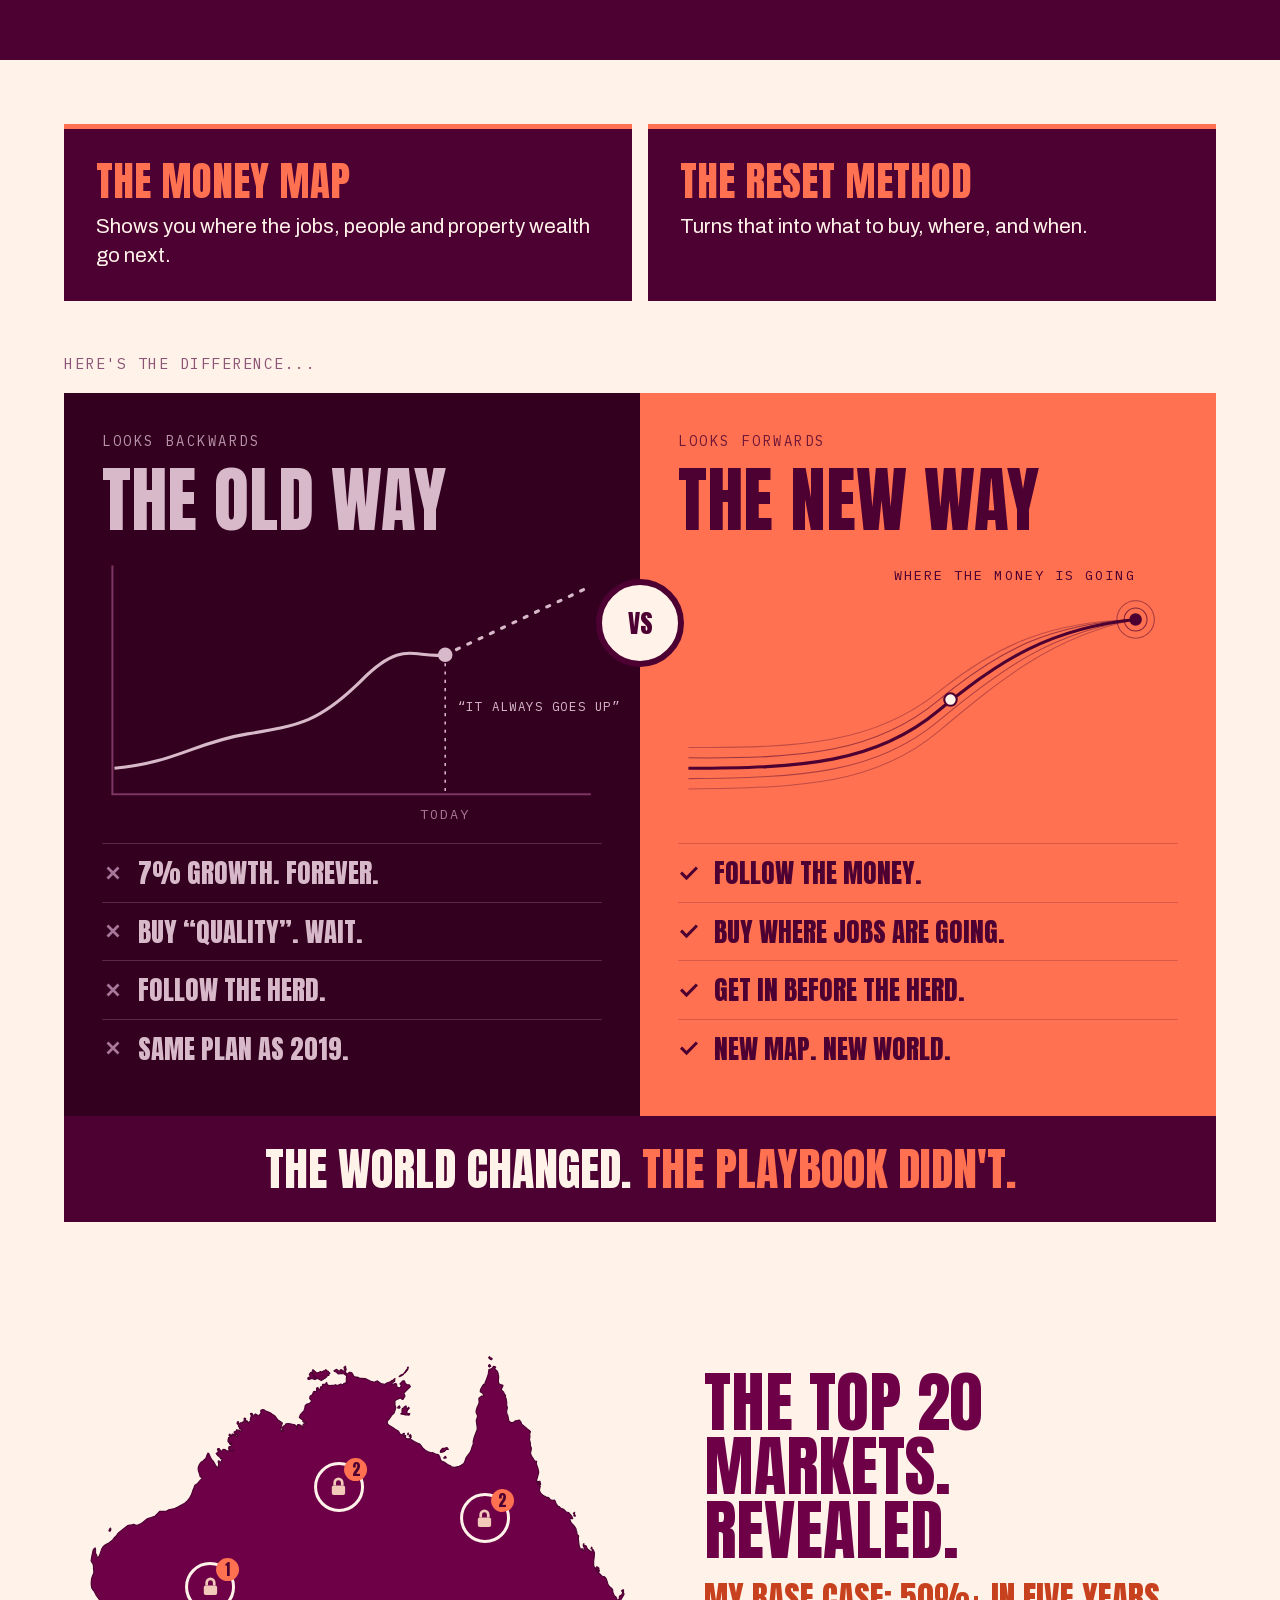
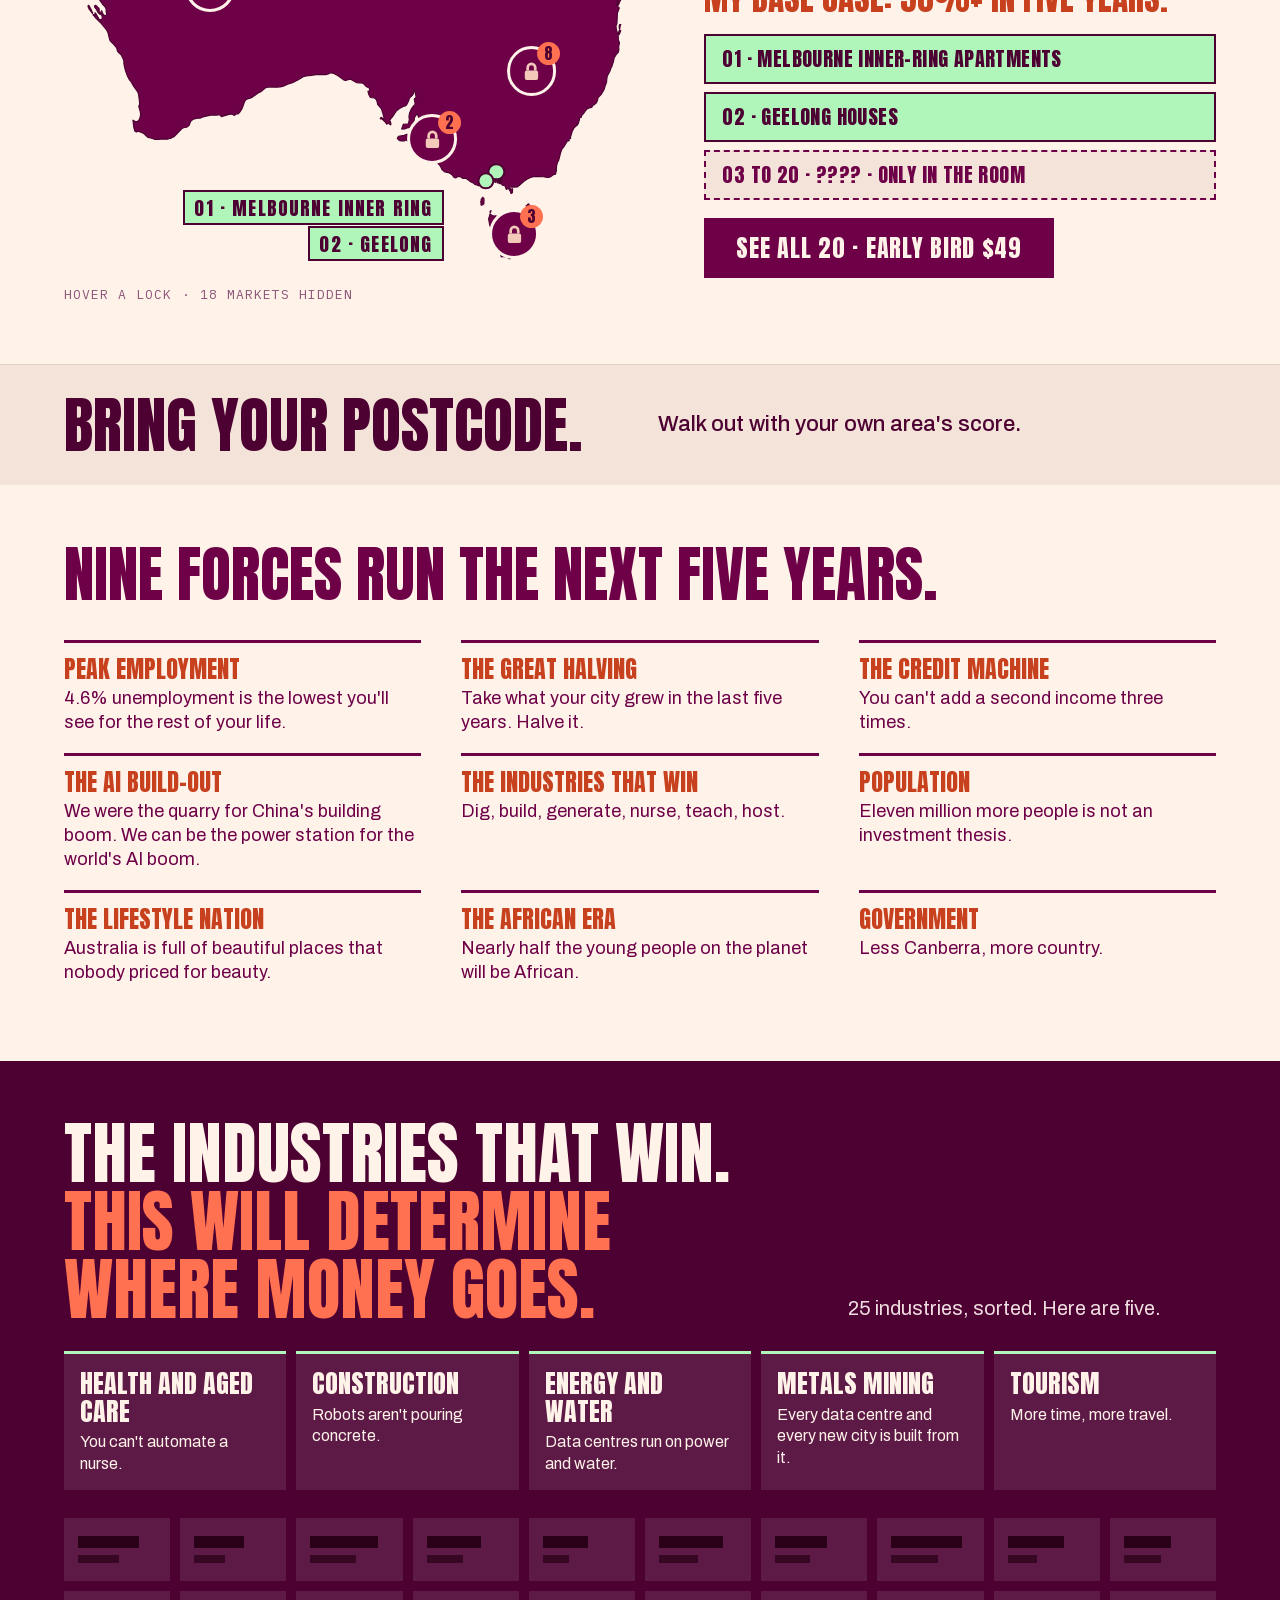
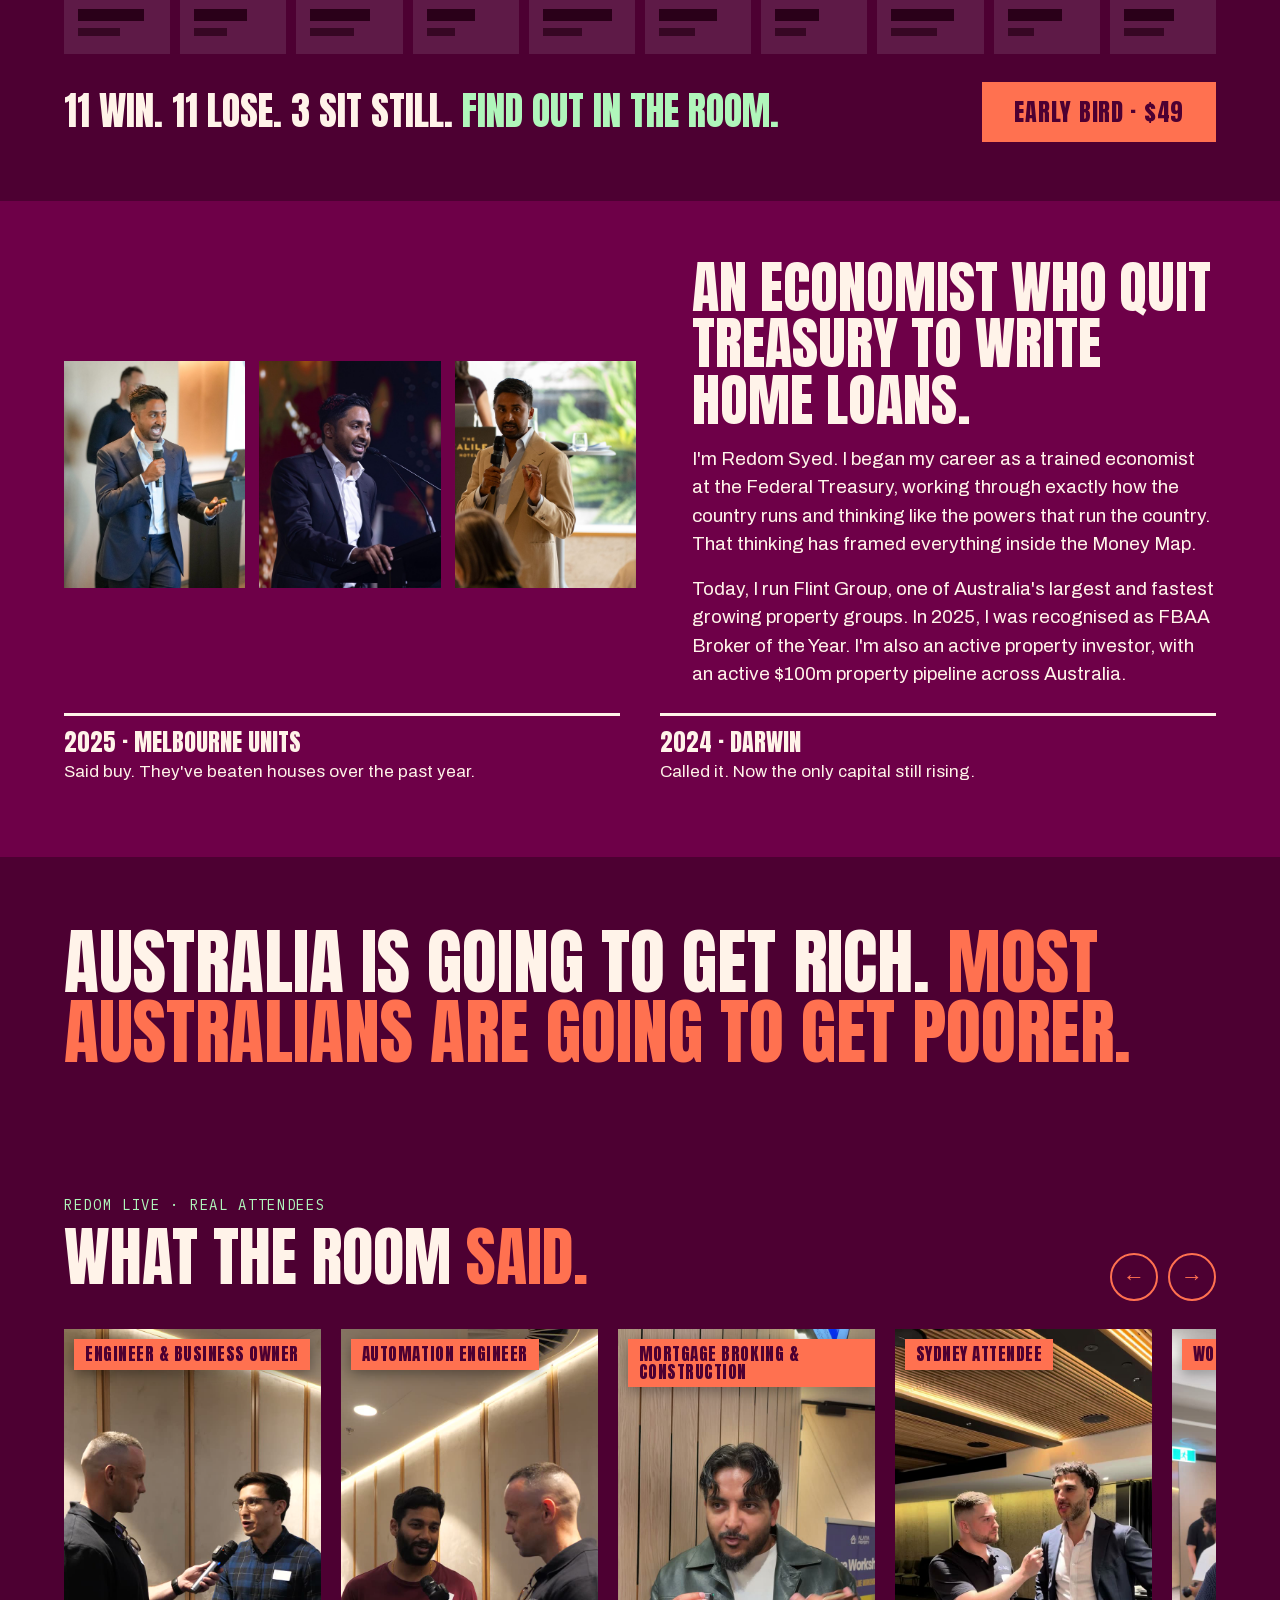
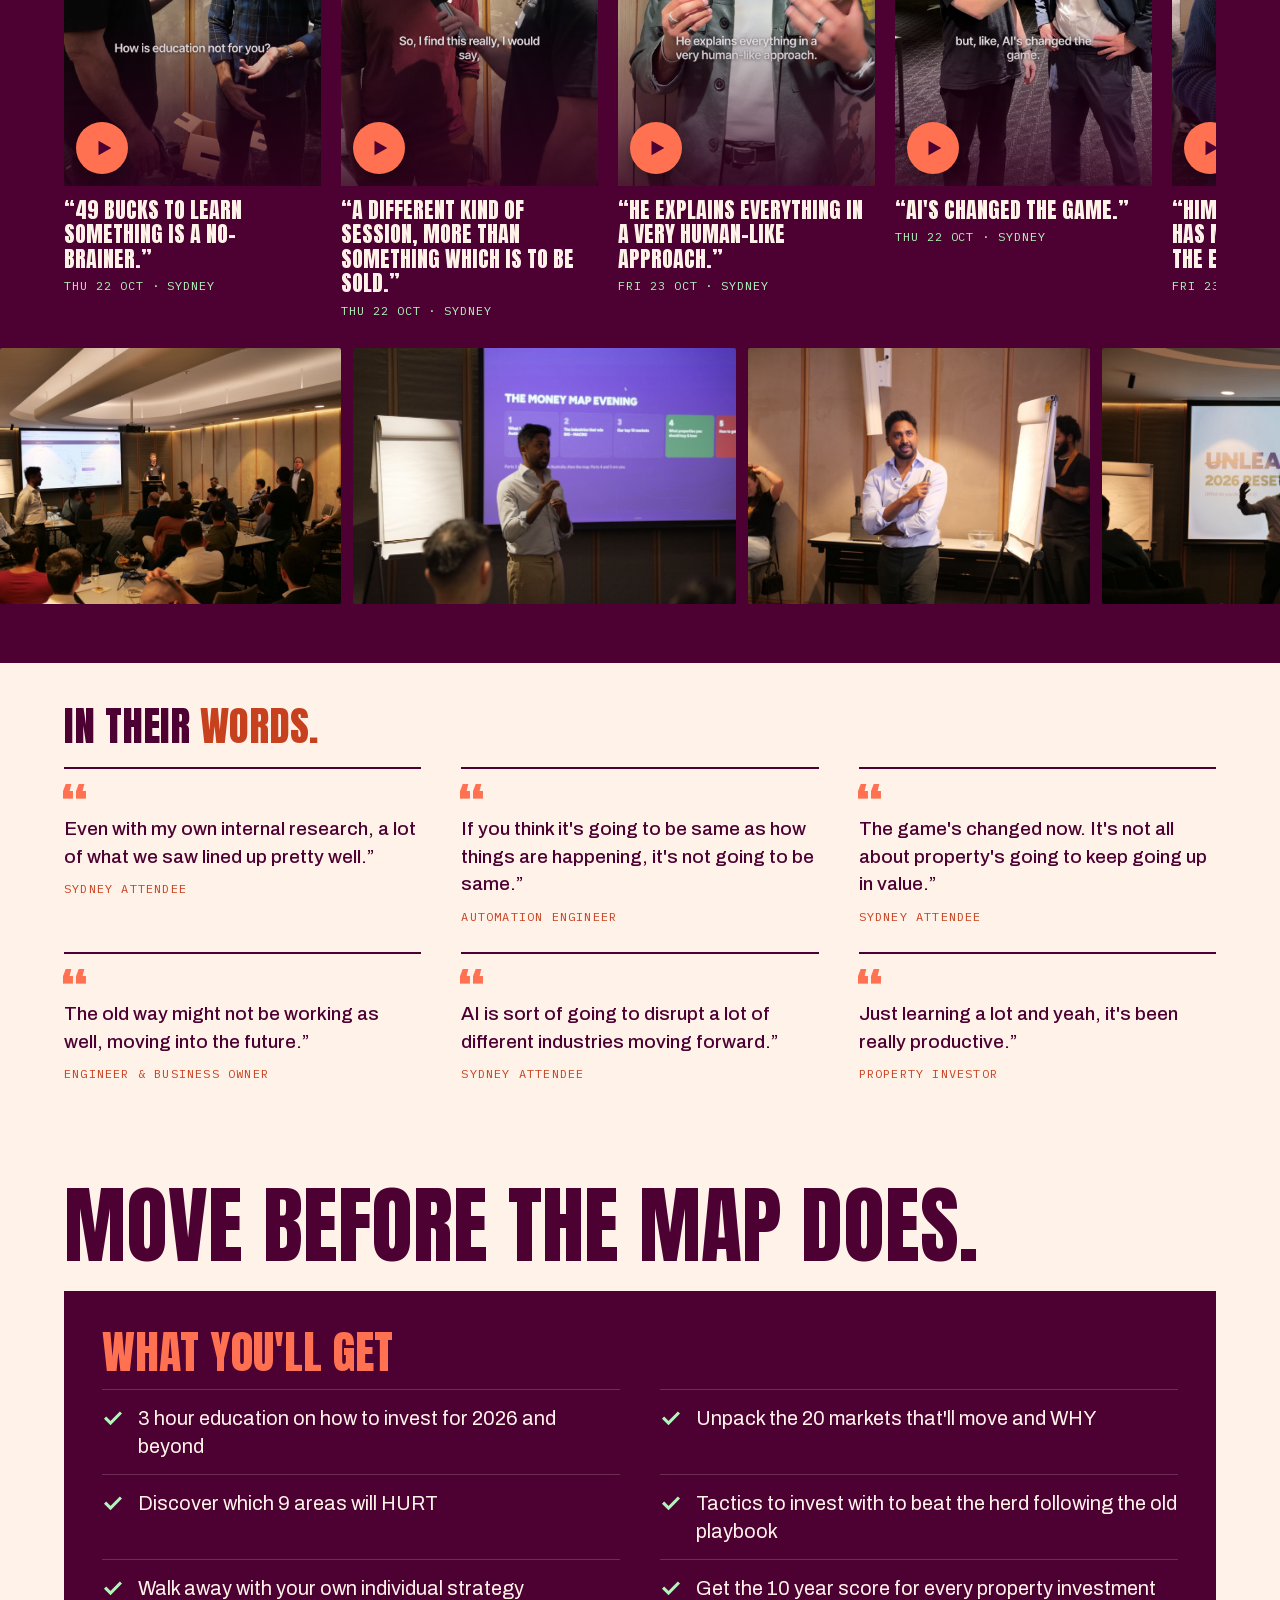
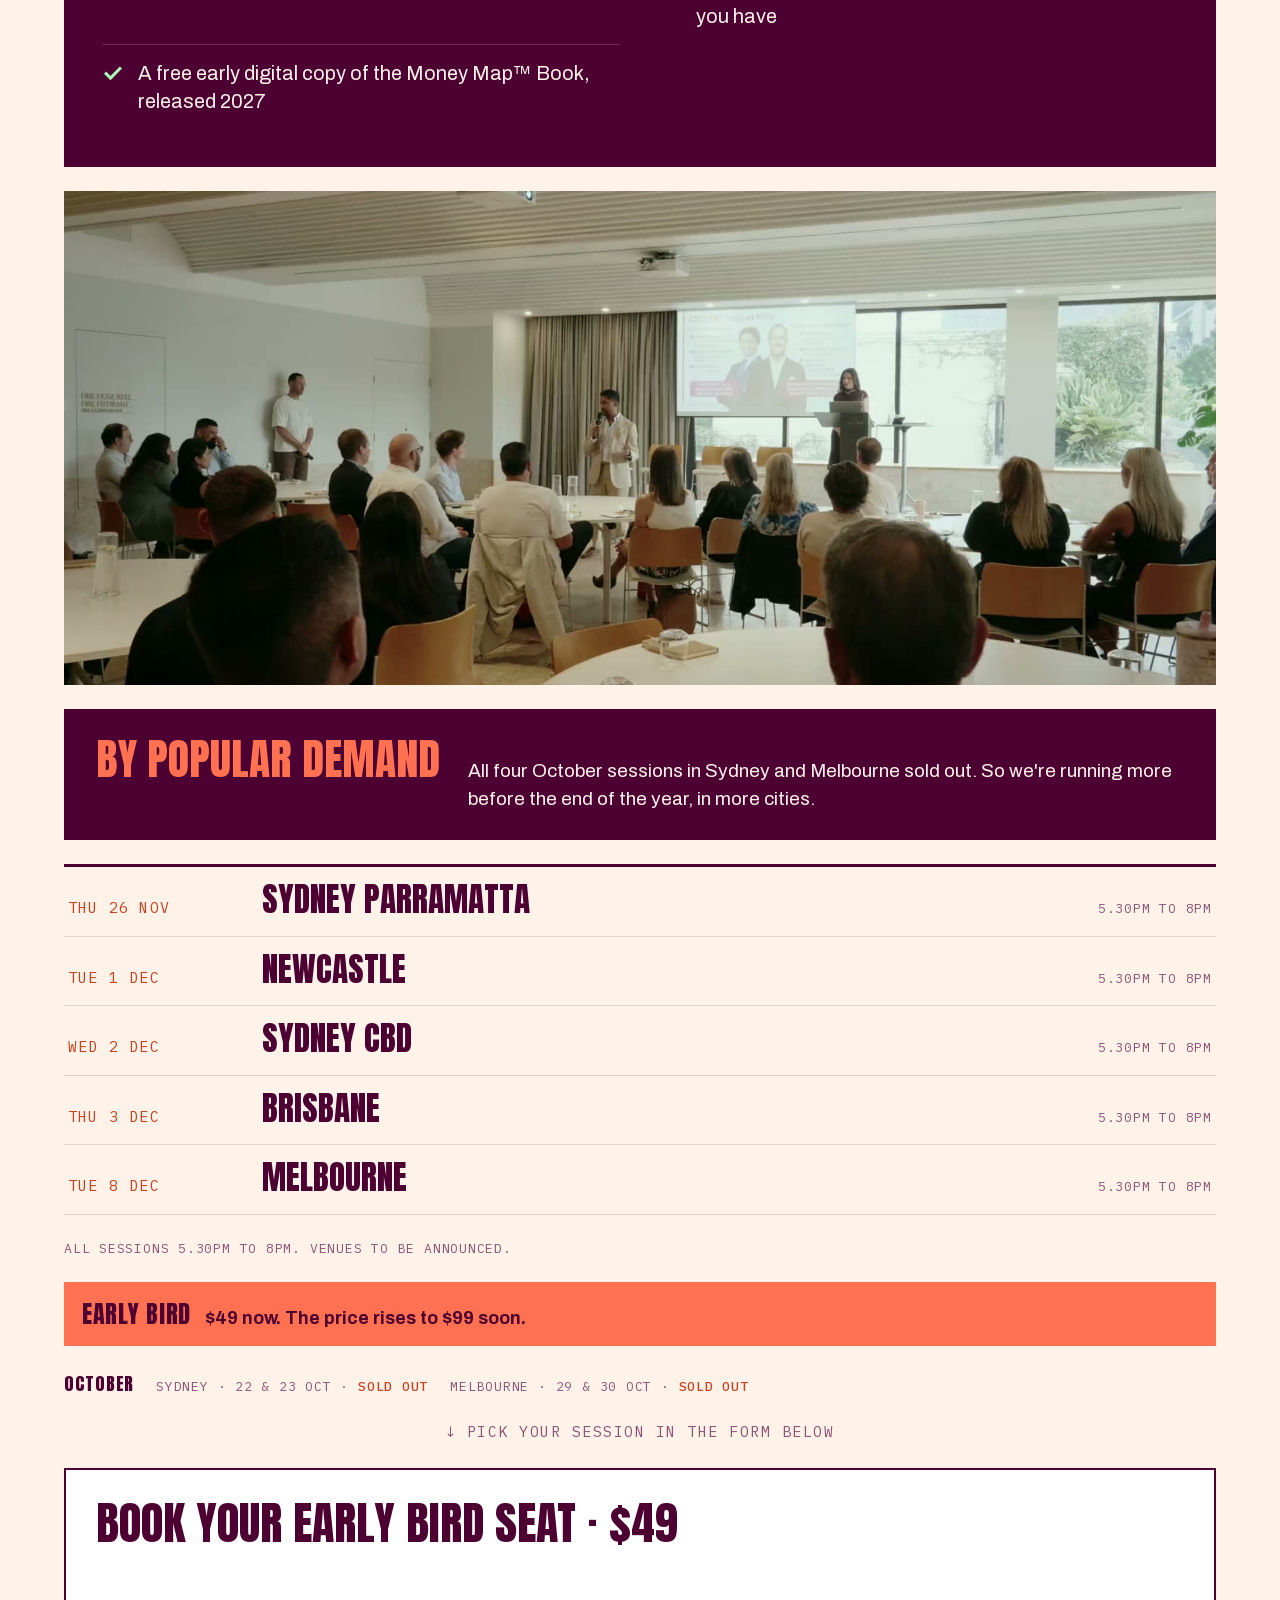
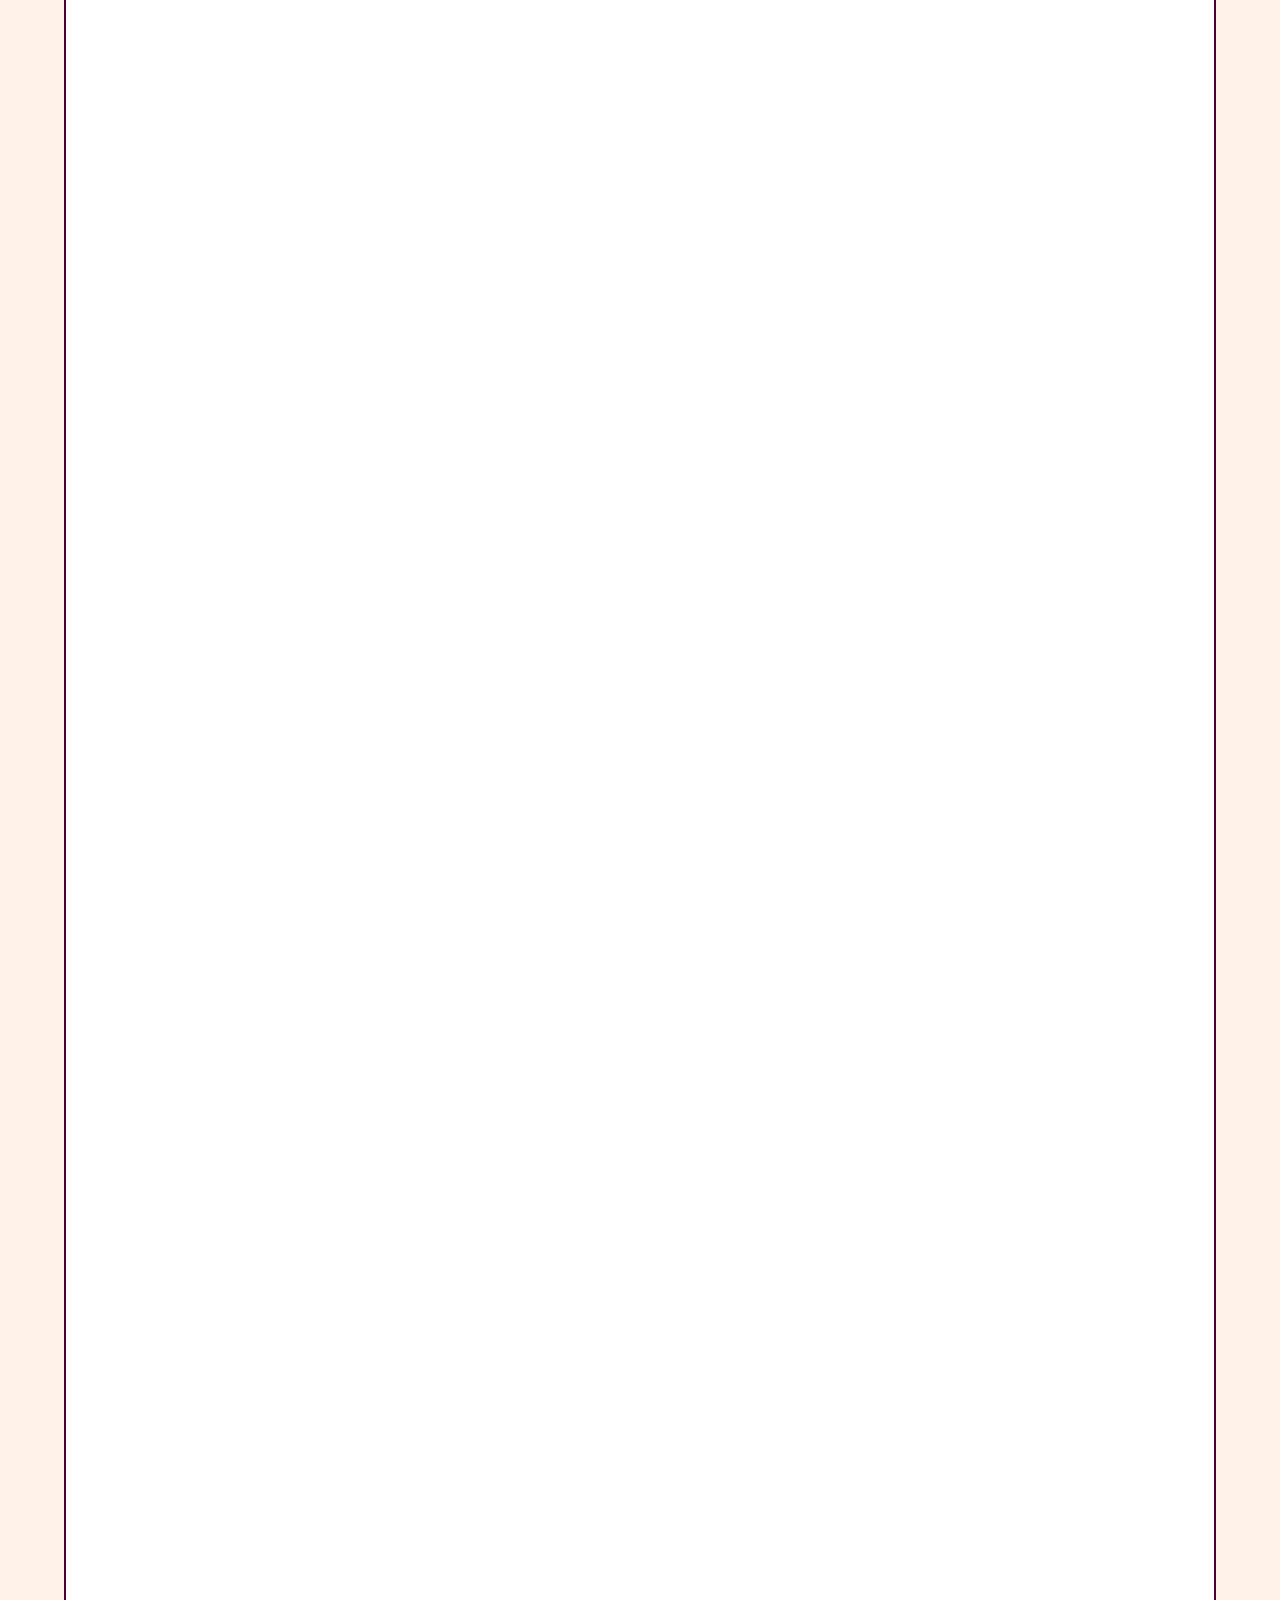
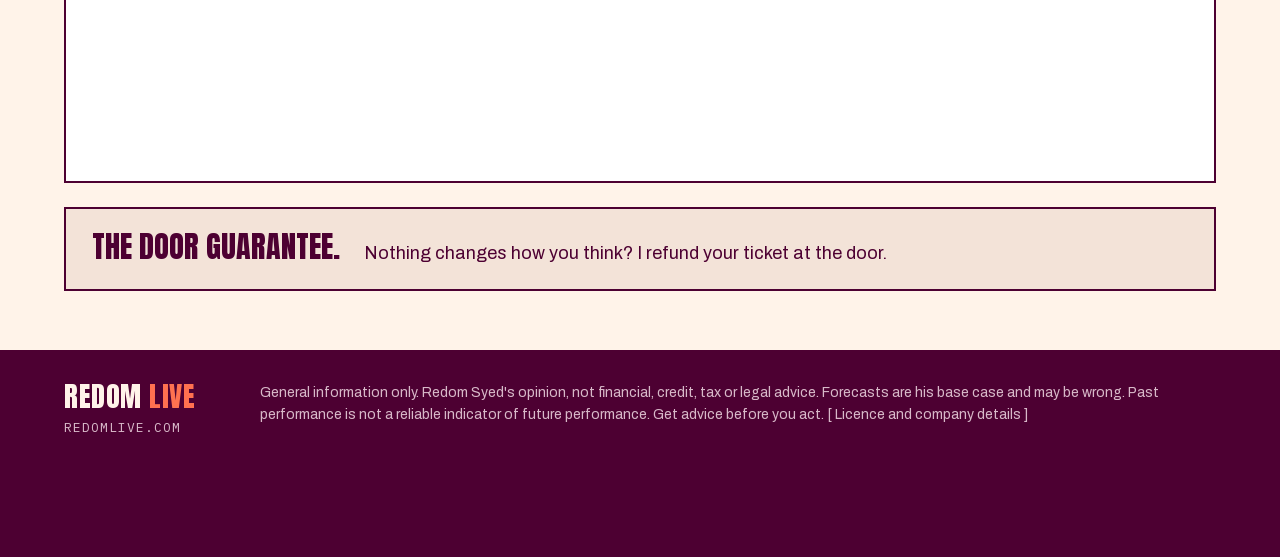
==== commit 6a7c555d: "October: all four sessions sold out Co-Authored-By: Claude Opus 5.5 <noreply@anthropic.com>" ====
--- a/src/index.html
+++ b/src/index.html
@@ -676,7 +676,7 @@
 </script>
 <div class="newdates">
 <div class="newdates-k">By popular demand</div>
-<p>October's sessions in Sydney and Melbourne filled the room, and Sydney sold out. So we're running more before the end of the year, in more cities.</p>
+<p>All four October sessions in Sydney and Melbourne sold out. So we're running more before the end of the year, in more cities.</p>
 </div>
 <ul class="slist">
 <li class="slist-row"><span class="slist-date">Thu 26 Nov</span><span class="slist-city">Sydney <em>Parramatta</em></span><span class="slist-time">5.30pm to 8pm</span></li>
@@ -687,7 +687,7 @@
 </ul>
 <div class="slist-note">All sessions 5.30pm to 8pm. Venues to be announced.</div>
 <div class="eb-banner"><span>Early bird</span>$49 now. The price rises to $99 soon.</div>
-<div class="past-row"><span class="past-k">October</span><span class="past-item">Sydney · 22 &amp; 23 Oct · <b>Sold out</b></span><span class="past-item">Melbourne · 29 &amp; 30 Oct · <b>Done</b></span></div>
+<div class="past-row"><span class="past-k">October</span><span class="past-item">Sydney · 22 &amp; 23 Oct · <b>Sold out</b></span><span class="past-item">Melbourne · 29 &amp; 30 Oct · <b>Sold out</b></span></div>
 
 <div style="font-family: 'IBM Plex Mono', ui-monospace, monospace; font-size: 15px; letter-spacing: 0.1em; text-transform: uppercase; color: #8C5578; text-align: center">↓ Pick your session in the form below</div>
 <!-- Official registration form (GHL "Redom Workshop Form"): session, details, $49 payment -->
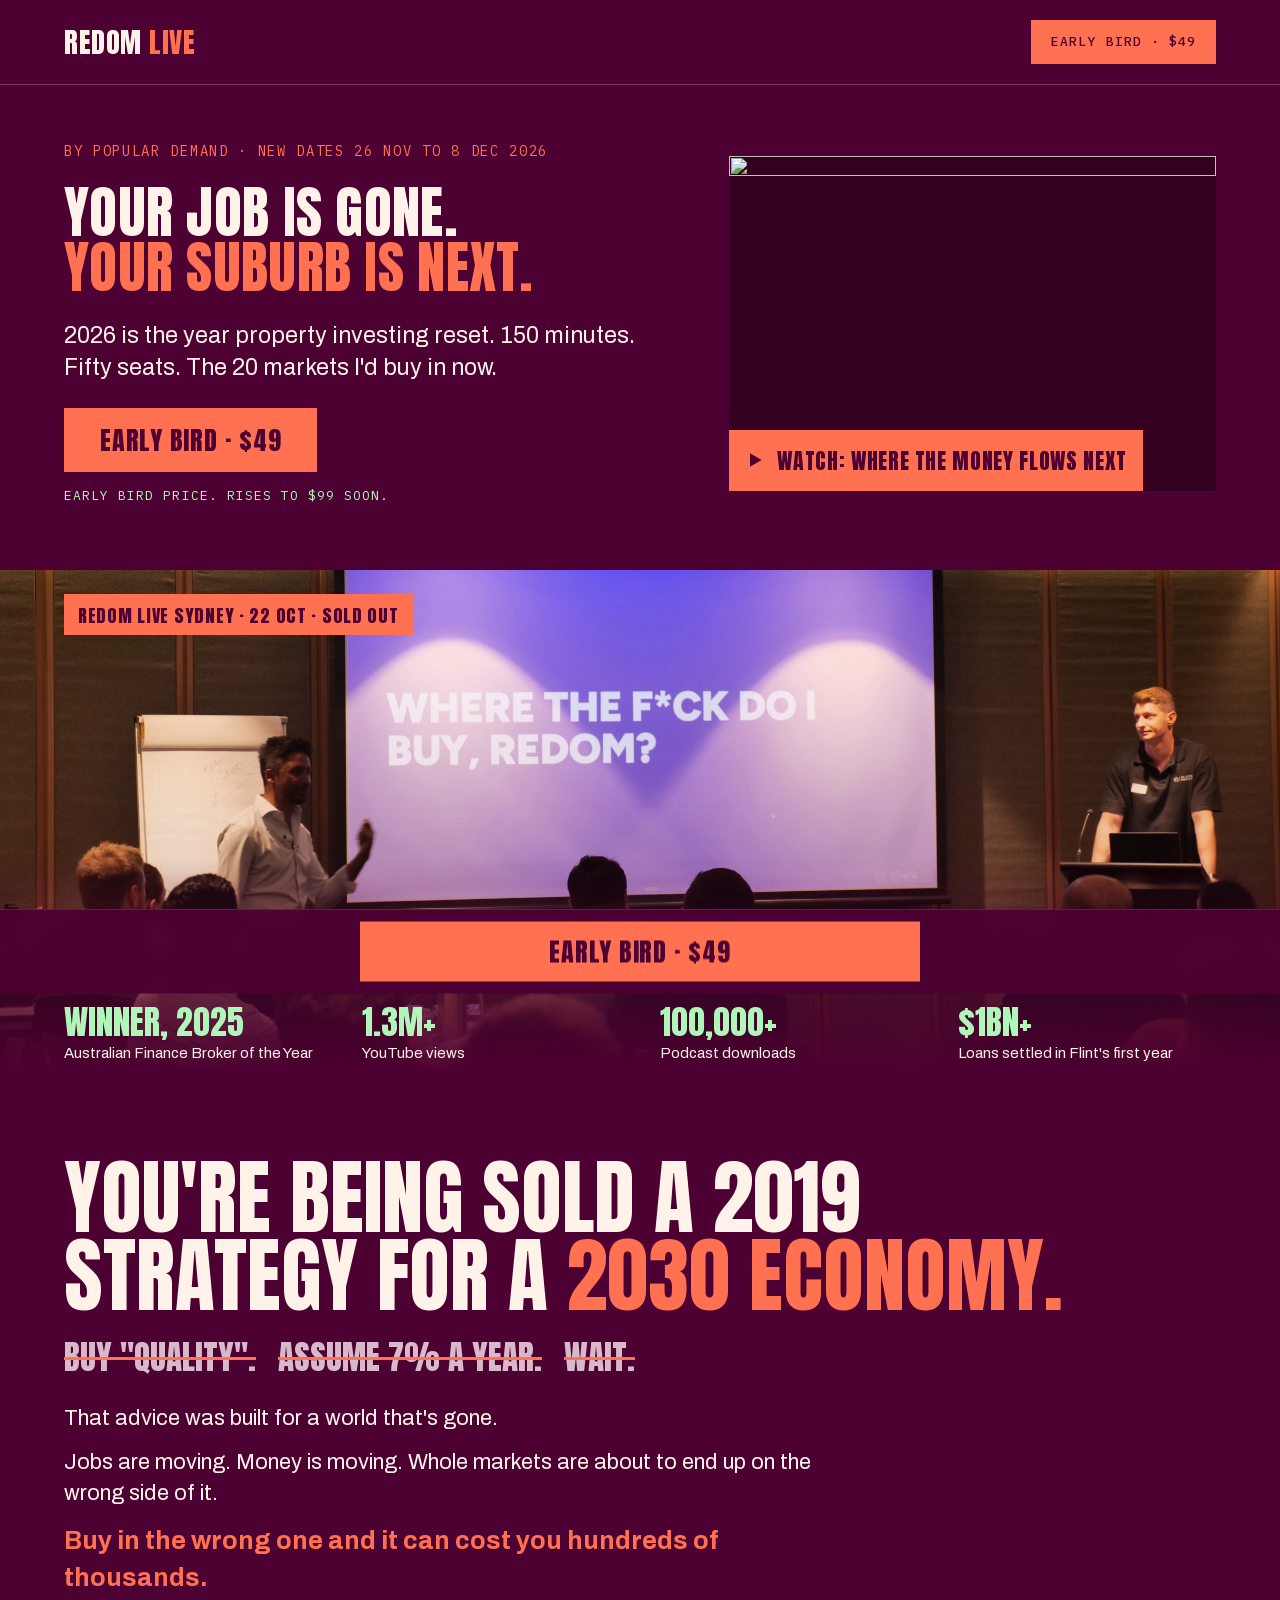
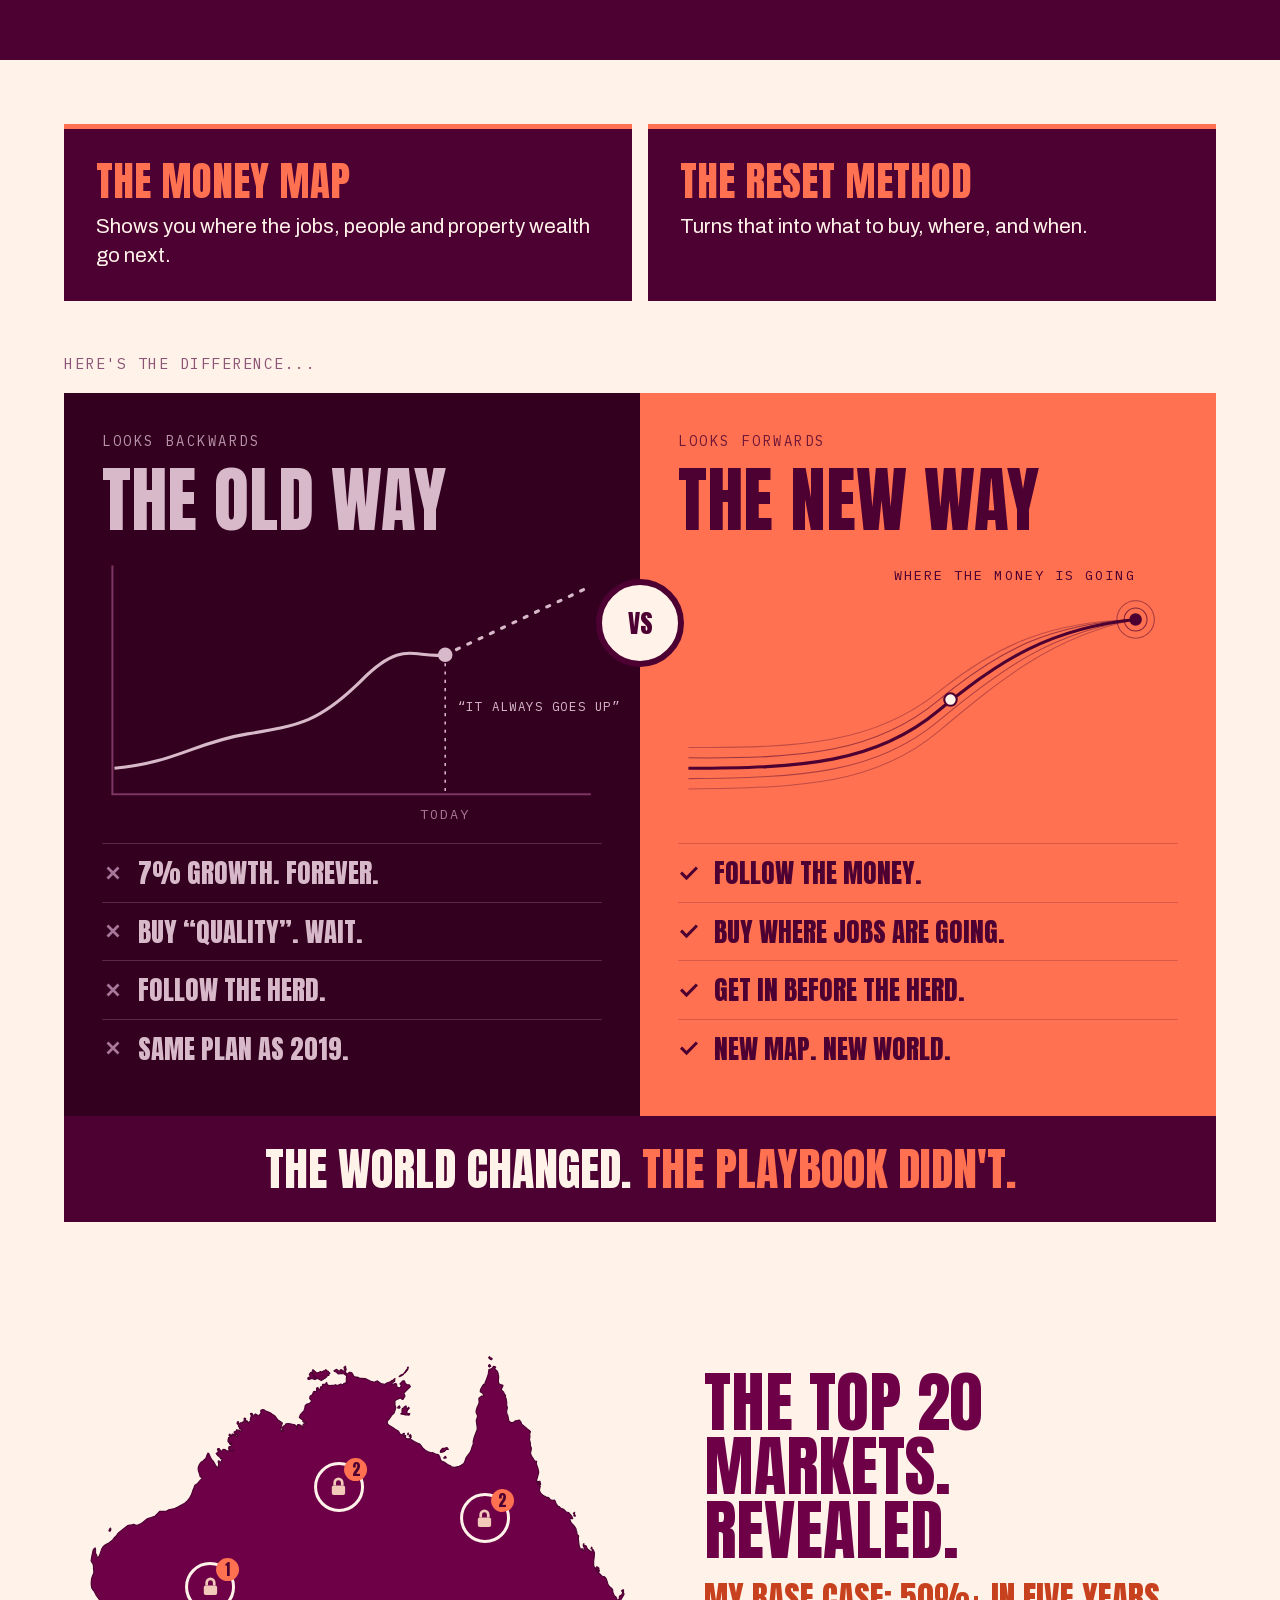
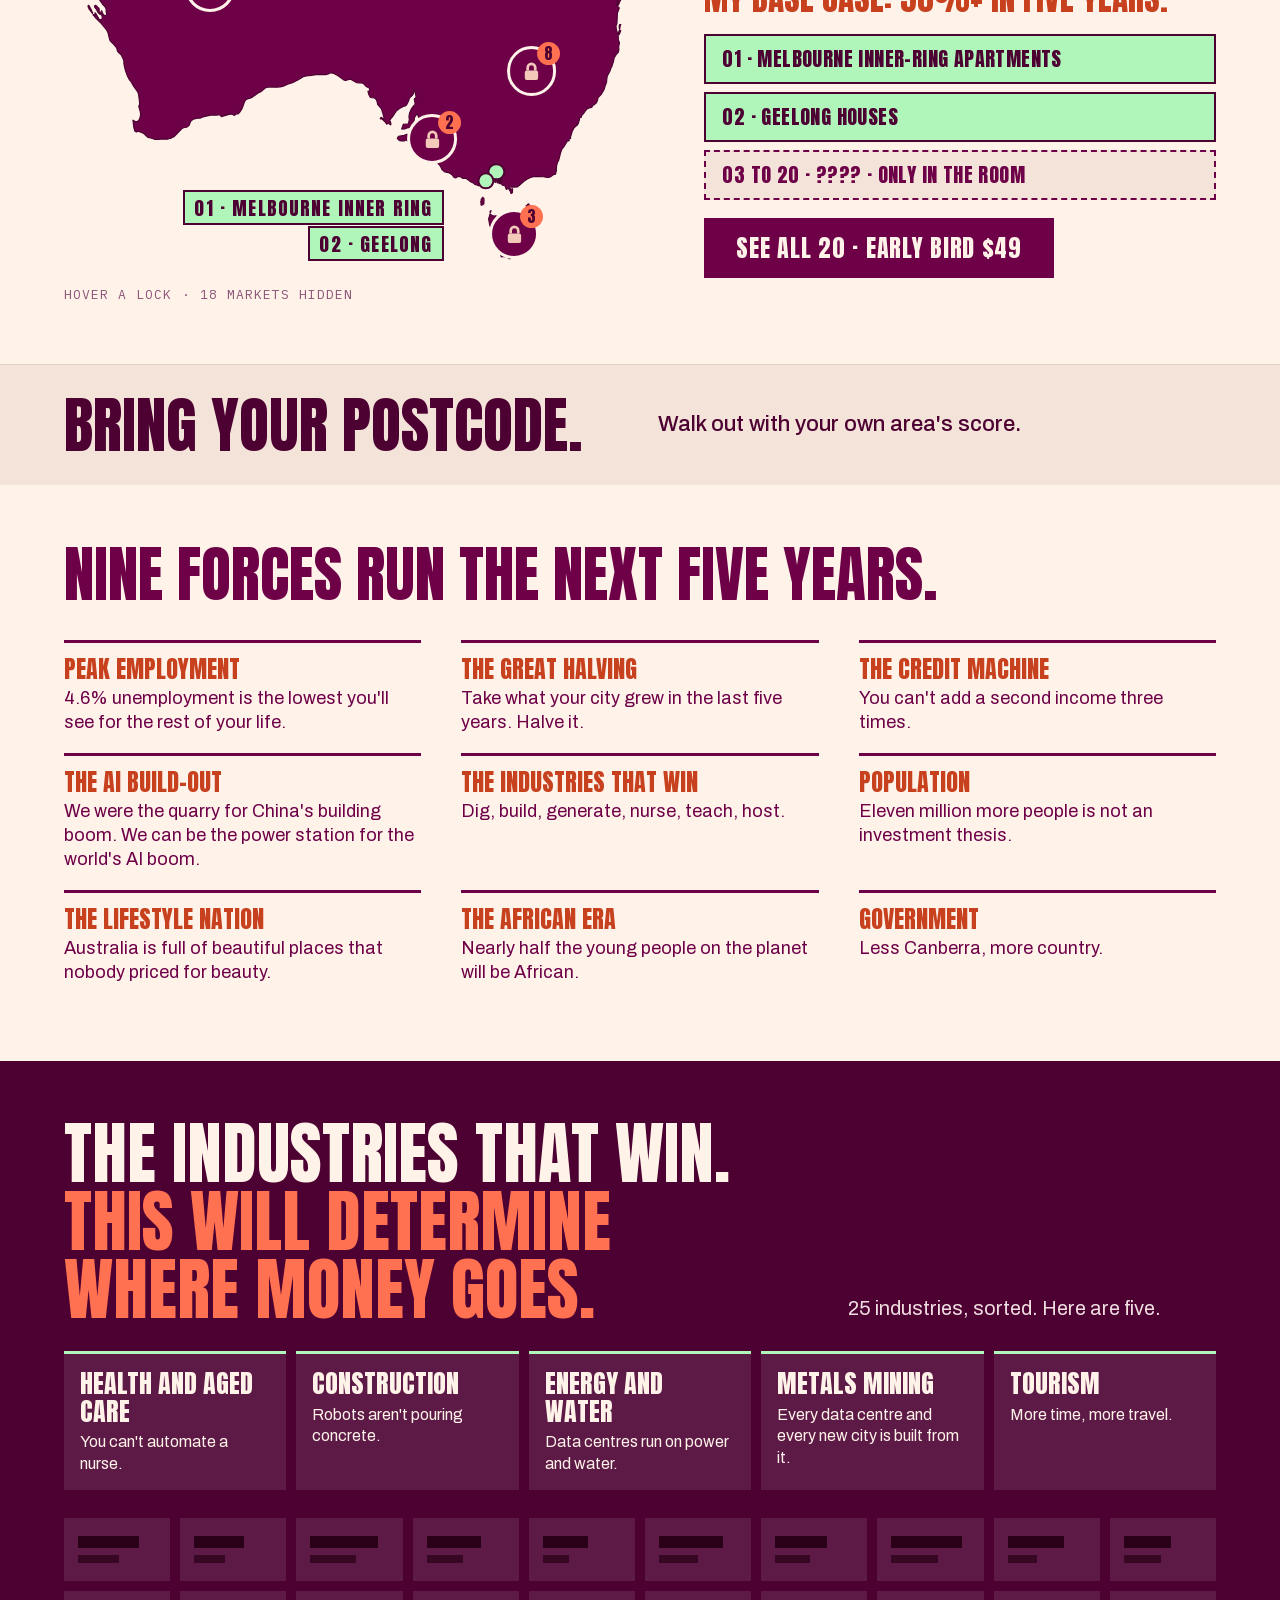
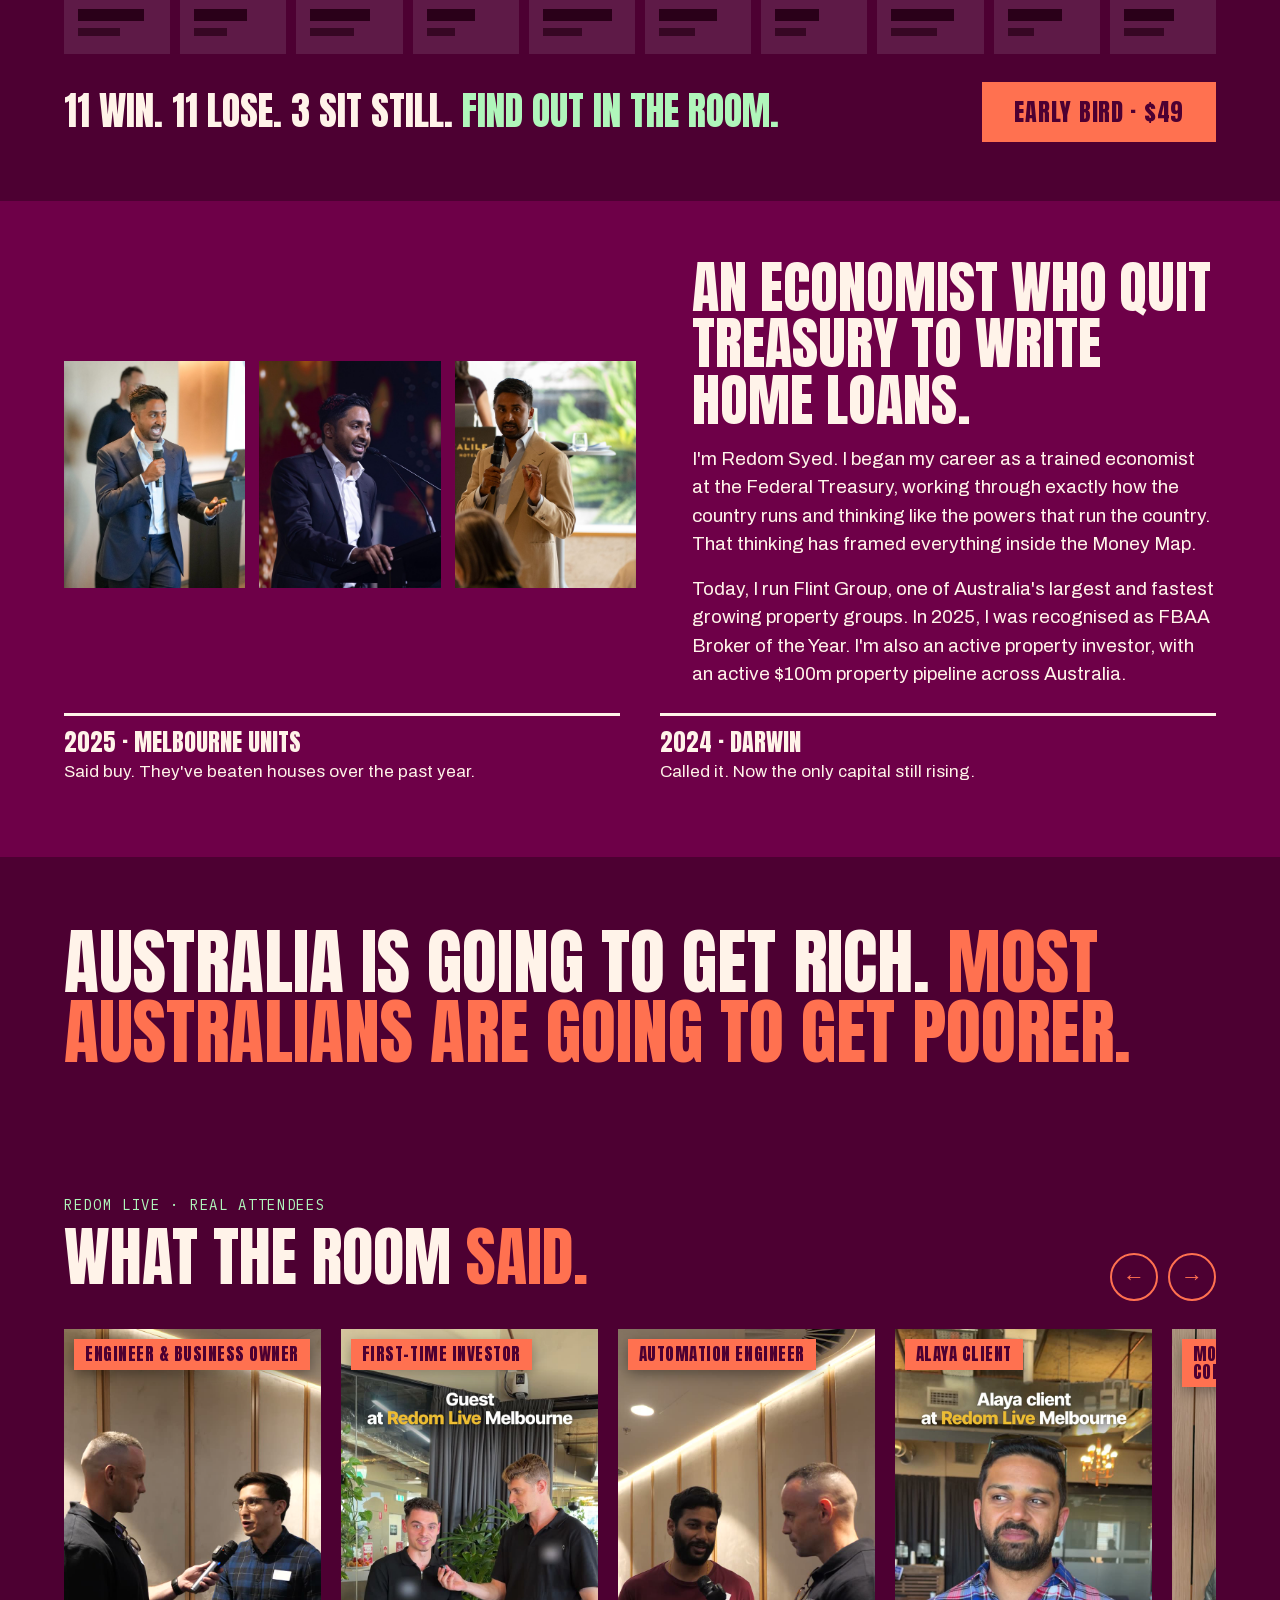
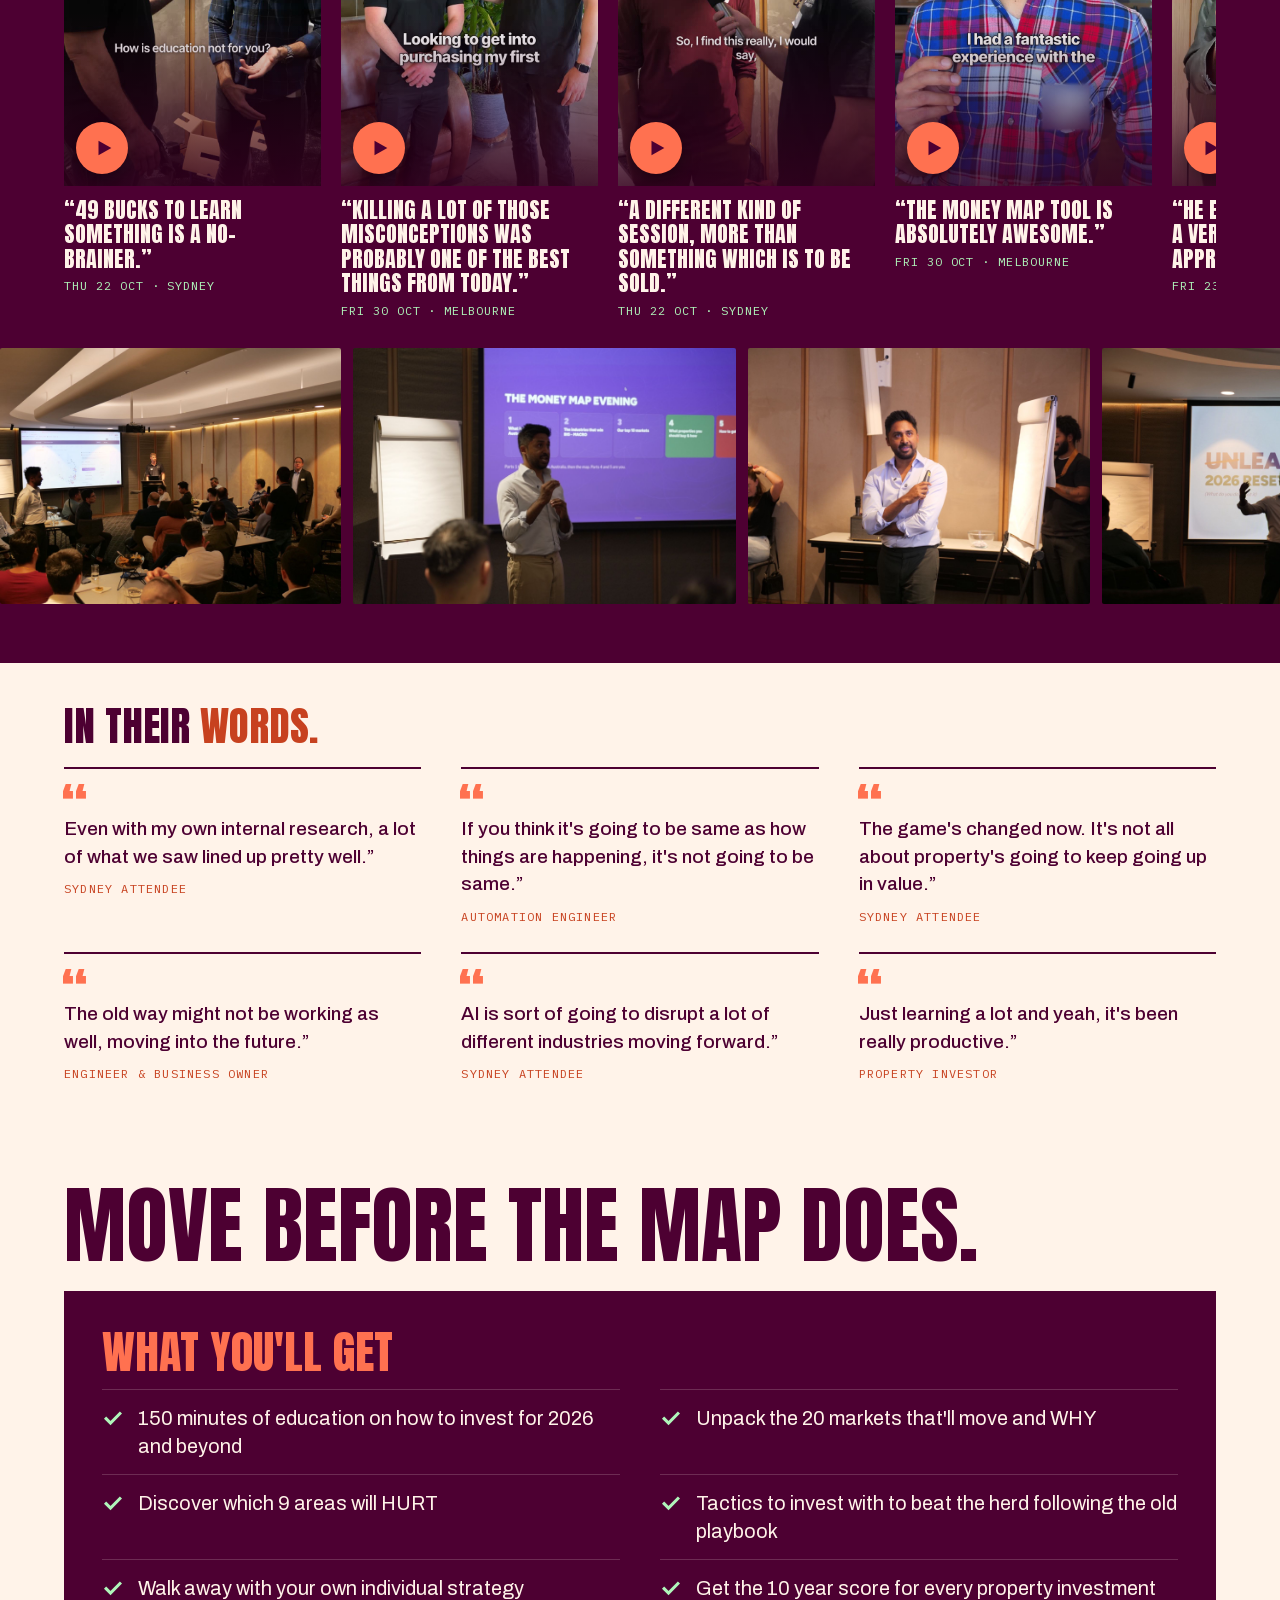
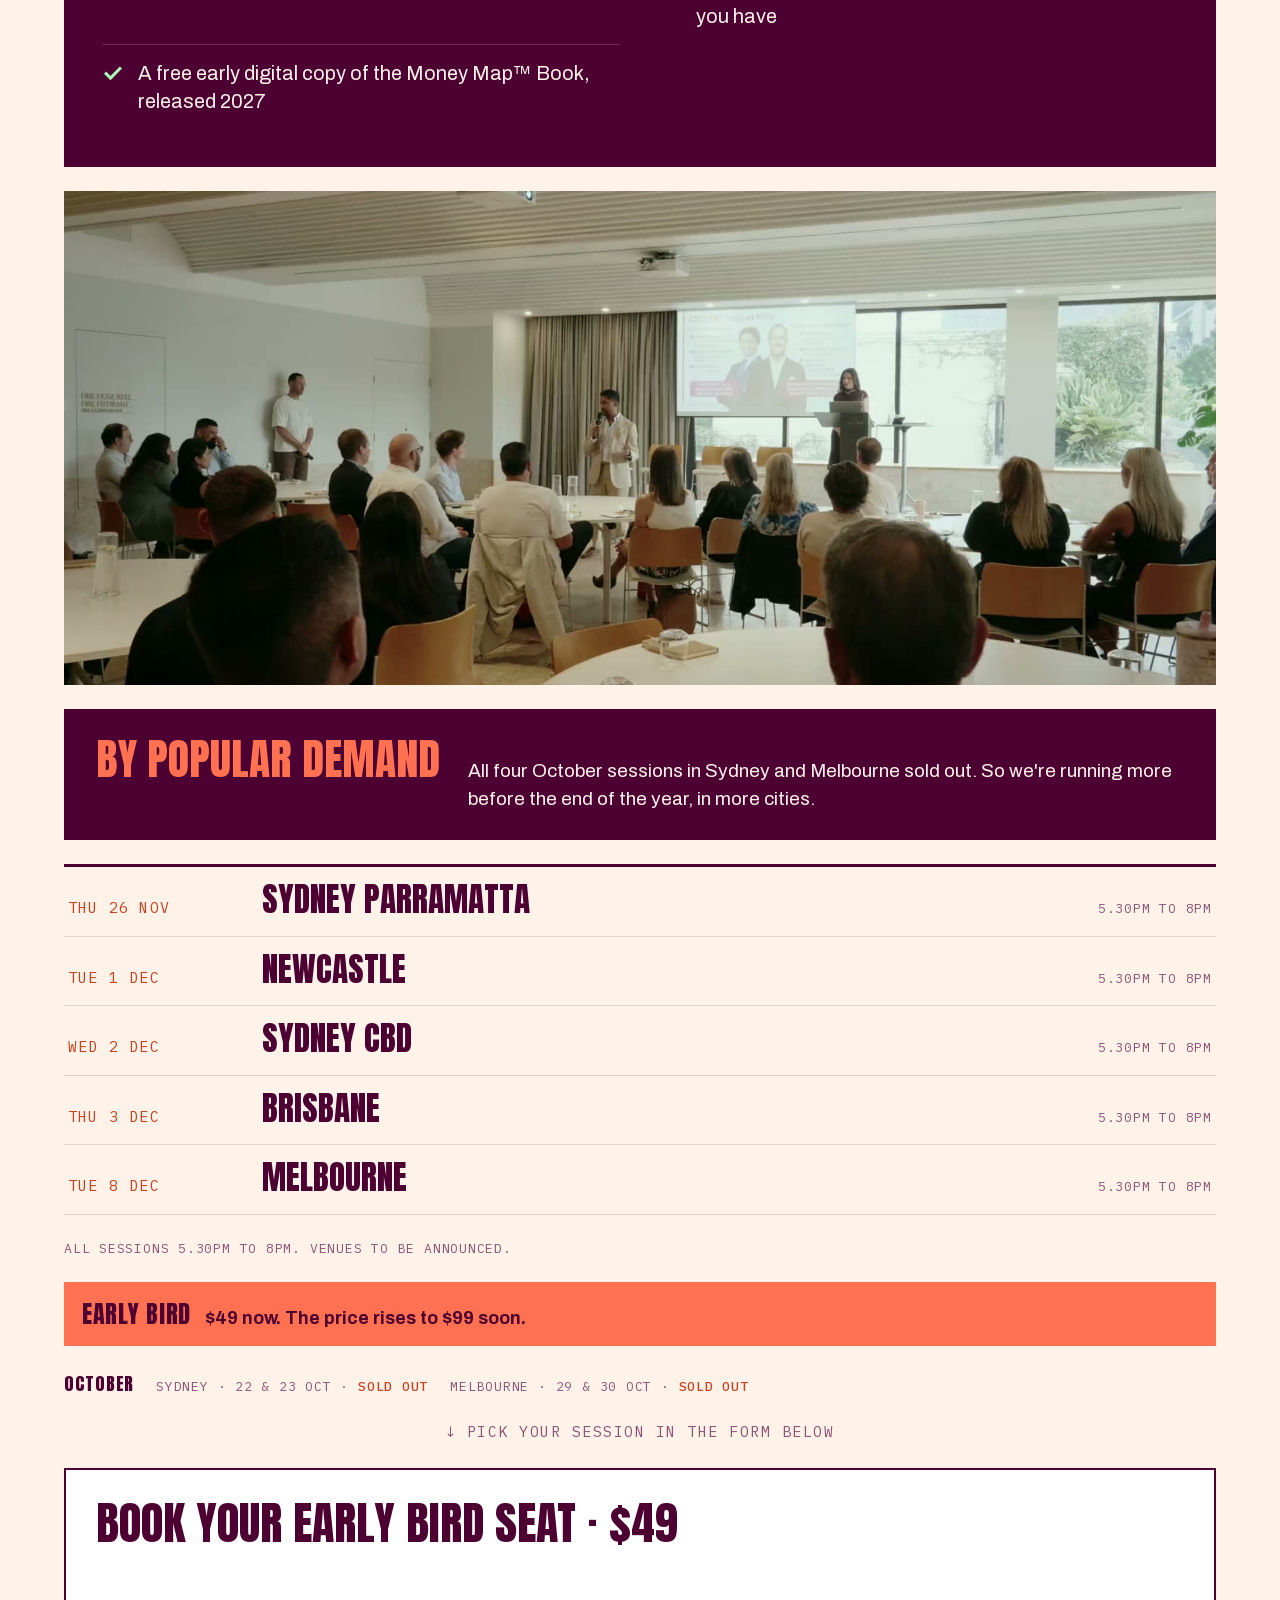
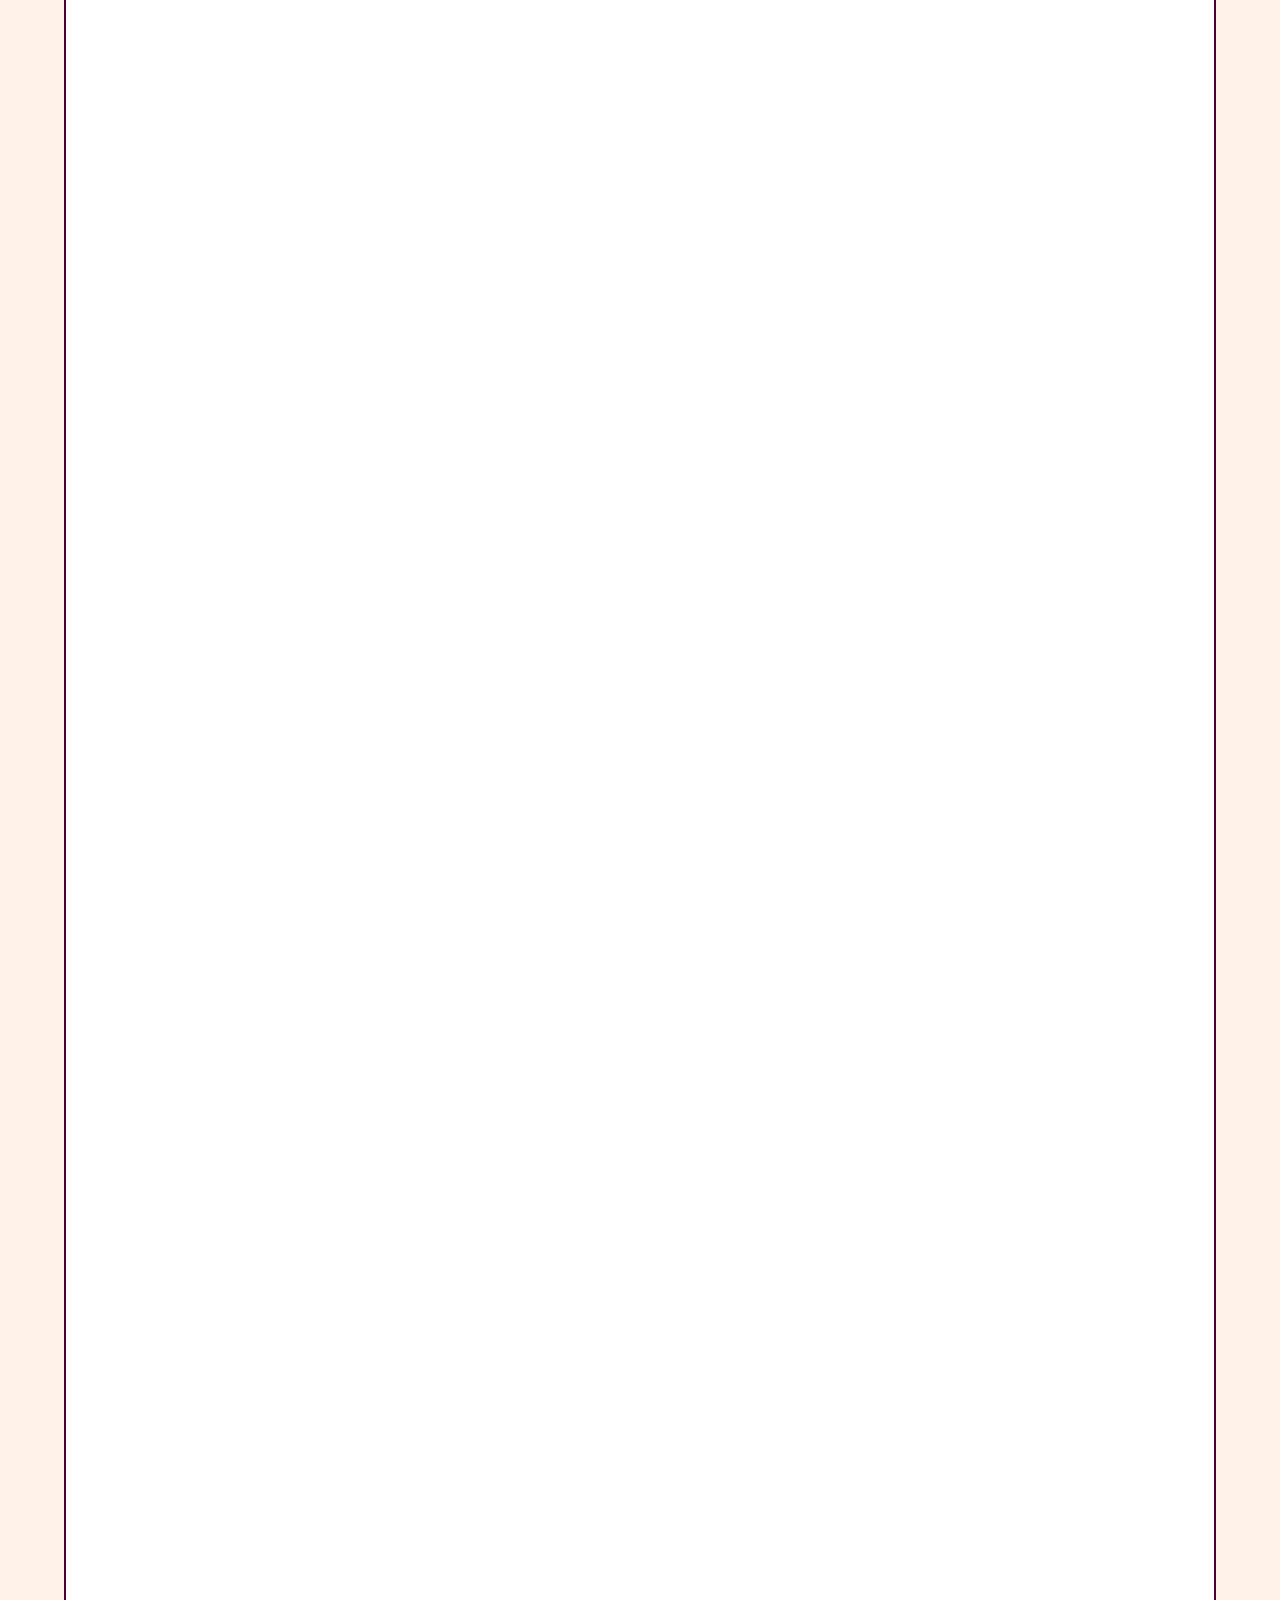
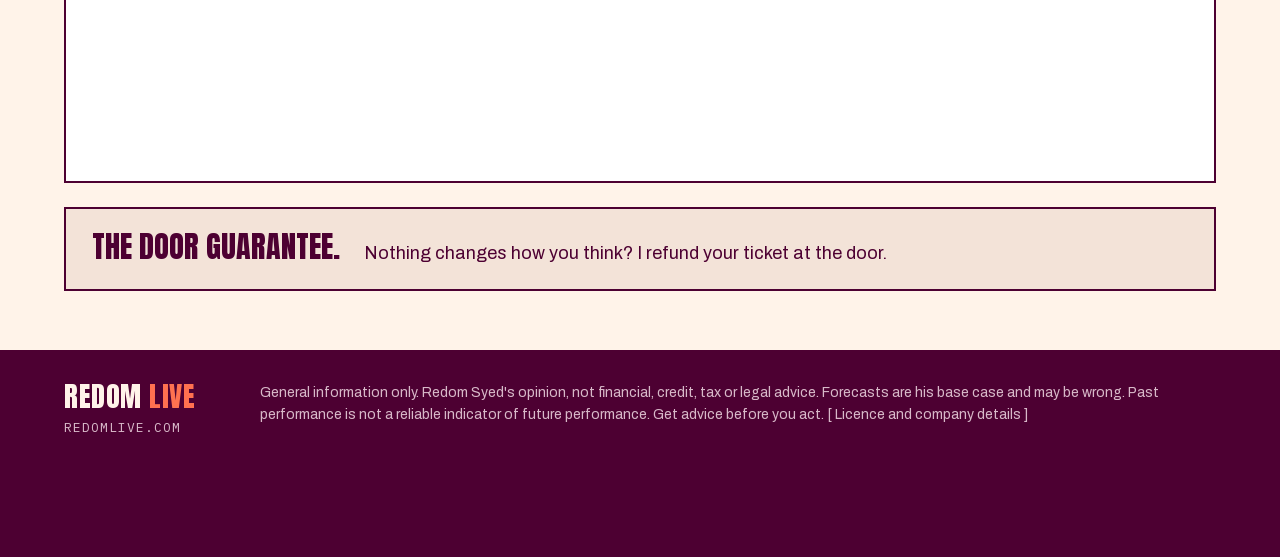
==== commit f7cffa6c: "Melbourne testimonials (5 clips) and photos (8), duration line now 150 minutes Co-Authored-By: Claud" ====
--- a/src/index.html
+++ b/src/index.html
@@ -3,14 +3,14 @@
 <meta charset="utf-8">
 <meta name="viewport" content="width=device-width, initial-scale=1">
 <title>REDOM LIVE: The Reset</title>
-<meta name="description" content="2026 is the year property investing reset. Three hours. Fifty seats. The 20 markets I'd buy in now. New dates 26 Nov to 8 Dec 2026: Parramatta, Newcastle, Sydney CBD, Brisbane, Melbourne. $49.">
+<meta name="description" content="2026 is the year property investing reset. 150 minutes. Fifty seats. The 20 markets I'd buy in now. New dates 26 Nov to 8 Dec 2026: Parramatta, Newcastle, Sydney CBD, Brisbane, Melbourne. $49.">
 <!-- PREVIEW BUILD: noindex + absolute URLs point at GitHub Pages. When the real domain is live, remove noindex and swap https://nathanto710-pixel.github.io/redomlive-preview/ for the domain. -->
 <meta name="robots" content="noindex, nofollow">
 <meta property="og:url" content="https://nathanto710-pixel.github.io/redomlive-preview/">
 <meta property="og:type" content="website">
 <meta property="og:site_name" content="REDOM LIVE">
 <meta property="og:title" content="REDOM LIVE: The Reset">
-<meta property="og:description" content="2026 is the year property investing reset. Three hours. Fifty seats. The 20 markets I'd buy in now. New dates 26 Nov to 8 Dec 2026: Parramatta, Newcastle, Sydney CBD, Brisbane, Melbourne. $49.">
+<meta property="og:description" content="2026 is the year property investing reset. 150 minutes. Fifty seats. The 20 markets I'd buy in now. New dates 26 Nov to 8 Dec 2026: Parramatta, Newcastle, Sydney CBD, Brisbane, Melbourne. $49.">
 <meta property="og:image" content="https://nathanto710-pixel.github.io/redomlive-preview/assets/og-image.jpg">
 <meta property="og:image:width" content="1200">
 <meta property="og:image:height" content="630">
@@ -341,7 +341,7 @@
 .tcard .tday{font-family:'IBM Plex Mono',ui-monospace,monospace;font-size:12px;letter-spacing:.08em;text-transform:uppercase;color:#B0F6BB}
 .tquote-box{position:relative}
 .evstrip{display:flex;gap:12px;overflow:hidden;margin:0 calc(-1 * clamp(20px, 5vw, 80px));padding:0}
-.evtrack{display:flex;gap:12px;animation:evscroll 70s linear infinite;flex:0 0 auto}
+.evtrack{display:flex;gap:12px;animation:evscroll 110s linear infinite;flex:0 0 auto}
 .evtrack img{height:clamp(170px,20vw,260px);width:auto;display:block;border-radius:2px}
 @keyframes evscroll{to{transform:translateX(calc(-50% - 6px))}}
 @media (prefers-reduced-motion:reduce){.evtrack{animation:none}}
@@ -398,7 +398,7 @@
 <div style="flex: 1.4 1 480px; min-width: 0; display: flex; flex-direction: column; gap: 24px">
 <div style="font-family: 'IBM Plex Mono', ui-monospace, monospace; font-size: 14px; letter-spacing: 0.12em; text-transform: uppercase; color: #FF7150">By popular demand · New dates 26 Nov to 8 Dec 2026</div>
 <h1 style="margin: 0; font-family: 'Anton', 'Impact', sans-serif; font-weight: 400; font-size: clamp(48px, 4.4vw, 72px); line-height: 0.97; letter-spacing: 0.005em; text-transform: uppercase">Your job is gone.<br><span style="color: #FF7150">Your suburb is next.</span></h1>
-<p style="margin: 0; font-size: clamp(20px, 1.8vw, 24px); line-height: 1.4; max-width: 620px">2026 is the year property investing reset. Three hours. Fifty seats. The 20 markets I'd buy in now.</p>
+<p style="margin: 0; font-size: clamp(20px, 1.8vw, 24px); line-height: 1.4; max-width: 620px">2026 is the year property investing reset. 150 minutes. Fifty seats. The 20 markets I'd buy in now.</p>
 <a id="hero-cta" href="#register" style="align-self: flex-start; display: inline-flex; align-items: center; min-height: 64px; padding: 0 36px; background: #FF7150; color: #4D0032; text-decoration: none; font-family: 'Anton', 'Impact', sans-serif; font-size: 26px; letter-spacing: 0.03em; text-transform: uppercase">Early bird · $49</a>
 <div class="eb-note">Early bird price. Rises to $99 soon.</div>
 </div>
@@ -602,22 +602,42 @@
 <figcaption><q>49 bucks to learn something is a no-brainer.</q><span class="tday">Thu 22 Oct · Sydney</span></figcaption>
 </figure>
 <figure class="tcard">
+<div class="tvid"><span class="tind">First-time investor</span><video preload="none" playsinline poster="assets/testimonials/m1.jpg" src="assets/testimonials/m1.mp4"></video><button type="button" class="tplay" aria-label="Play: Killing a lot of those misconceptions was probably one of the best things from today."><svg viewBox="0 0 24 24" aria-hidden="true" style="width:22px;height:22px;margin-left:3px"><path d="M6 4l14 8-14 8z" fill="#4D0032"/></svg></button></div>
+<figcaption><q>Killing a lot of those misconceptions was probably one of the best things from today.</q><span class="tday">Fri 30 Oct · Melbourne</span></figcaption>
+</figure>
+<figure class="tcard">
 <div class="tvid"><span class="tind">Automation engineer</span><video preload="none" playsinline poster="assets/testimonials/t7.jpg" src="assets/testimonials/t7.mp4"></video><button type="button" class="tplay" aria-label="Play: A different kind of session, more than something which is to be sold."><svg viewBox="0 0 24 24" aria-hidden="true" style="width:22px;height:22px;margin-left:3px"><path d="M6 4l14 8-14 8z" fill="#4D0032"/></svg></button></div>
 <figcaption><q>A different kind of session, more than something which is to be sold.</q><span class="tday">Thu 22 Oct · Sydney</span></figcaption>
 </figure>
 <figure class="tcard">
+<div class="tvid"><span class="tind">Alaya client</span><video preload="none" playsinline poster="assets/testimonials/m2.jpg" src="assets/testimonials/m2.mp4"></video><button type="button" class="tplay" aria-label="Play: The Money Map tool is absolutely awesome."><svg viewBox="0 0 24 24" aria-hidden="true" style="width:22px;height:22px;margin-left:3px"><path d="M6 4l14 8-14 8z" fill="#4D0032"/></svg></button></div>
+<figcaption><q>The Money Map tool is absolutely awesome.</q><span class="tday">Fri 30 Oct · Melbourne</span></figcaption>
+</figure>
+<figure class="tcard">
 <div class="tvid"><span class="tind">Mortgage broking &amp; construction</span><video preload="none" playsinline poster="assets/testimonials/f3.jpg" src="assets/testimonials/f3.mp4"></video><button type="button" class="tplay" aria-label="Play: He explains everything in a very human-like approach."><svg viewBox="0 0 24 24" aria-hidden="true" style="width:22px;height:22px;margin-left:3px"><path d="M6 4l14 8-14 8z" fill="#4D0032"/></svg></button></div>
 <figcaption><q>He explains everything in a very human-like approach.</q><span class="tday">Fri 23 Oct · Sydney</span></figcaption>
 </figure>
 <figure class="tcard">
+<div class="tvid"><span class="tind">Melbourne attendee</span><video preload="none" playsinline poster="assets/testimonials/m3.jpg" src="assets/testimonials/m3.mp4"></video><button type="button" class="tplay" aria-label="Play: They&#x27;re thinking a lot differently to other buyers&#x27; agents."><svg viewBox="0 0 24 24" aria-hidden="true" style="width:22px;height:22px;margin-left:3px"><path d="M6 4l14 8-14 8z" fill="#4D0032"/></svg></button></div>
+<figcaption><q>They're thinking a lot differently to other buyers' agents.</q><span class="tday">Thu 29 Oct · Melbourne</span></figcaption>
+</figure>
+<figure class="tcard">
 <div class="tvid"><span class="tind">Sydney attendee</span><video preload="none" playsinline poster="assets/testimonials/t5.jpg" src="assets/testimonials/t5.mp4"></video><button type="button" class="tplay" aria-label="Play: AI&#x27;s changed the game."><svg viewBox="0 0 24 24" aria-hidden="true" style="width:22px;height:22px;margin-left:3px"><path d="M6 4l14 8-14 8z" fill="#4D0032"/></svg></button></div>
 <figcaption><q>AI's changed the game.</q><span class="tday">Thu 22 Oct · Sydney</span></figcaption>
 </figure>
 <figure class="tcard">
+<div class="tvid"><span class="tind">Melbourne attendee</span><video preload="none" playsinline poster="assets/testimonials/m4.jpg" src="assets/testimonials/m4.mp4"></video><button type="button" class="tplay" aria-label="Play: They&#x27;re talking more about looking at long-term factors."><svg viewBox="0 0 24 24" aria-hidden="true" style="width:22px;height:22px;margin-left:3px"><path d="M6 4l14 8-14 8z" fill="#4D0032"/></svg></button></div>
+<figcaption><q>They're talking more about looking at long-term factors.</q><span class="tday">Thu 29 Oct · Melbourne</span></figcaption>
+</figure>
+<figure class="tcard">
 <div class="tvid"><span class="tind">Works in IT</span><video preload="none" playsinline poster="assets/testimonials/f2.jpg" src="assets/testimonials/f2.mp4"></video><button type="button" class="tplay" aria-label="Play: Him being in Treasury, he has more understanding of the economy."><svg viewBox="0 0 24 24" aria-hidden="true" style="width:22px;height:22px;margin-left:3px"><path d="M6 4l14 8-14 8z" fill="#4D0032"/></svg></button></div>
 <figcaption><q>Him being in Treasury, he has more understanding of the economy.</q><span class="tday">Fri 23 Oct · Sydney</span></figcaption>
 </figure>
 <figure class="tcard">
+<div class="tvid"><span class="tind">Melbourne attendee</span><video preload="none" playsinline poster="assets/testimonials/m5.jpg" src="assets/testimonials/m5.mp4"></video><button type="button" class="tplay" aria-label="Play: Pretty eye-opening, especially around long-term horizon."><svg viewBox="0 0 24 24" aria-hidden="true" style="width:22px;height:22px;margin-left:3px"><path d="M6 4l14 8-14 8z" fill="#4D0032"/></svg></button></div>
+<figcaption><q>Pretty eye-opening, especially around long-term horizon.</q><span class="tday">Thu 29 Oct · Melbourne</span></figcaption>
+</figure>
+<figure class="tcard">
 <div class="tvid"><span class="tind">Property investor</span><video preload="none" playsinline poster="assets/testimonials/t4.jpg" src="assets/testimonials/t4.mp4"></video><button type="button" class="tplay" aria-label="Play: It&#x27;s just like one of the podcasts, but I&#x27;m here live."><svg viewBox="0 0 24 24" aria-hidden="true" style="width:22px;height:22px;margin-left:3px"><path d="M6 4l14 8-14 8z" fill="#4D0032"/></svg></button></div>
 <figcaption><q>It's just like one of the podcasts, but I'm here live.</q><span class="tday">Thu 22 Oct · Sydney</span></figcaption>
 </figure>
@@ -634,7 +654,7 @@
 <figcaption><q>When you've got your investment lens on, you've got to have that at front of mind.</q><span class="tday">Thu 22 Oct · Sydney</span></figcaption>
 </figure>
 </div>
-<div class="evstrip" aria-label="Photos from REDOM LIVE Sydney"><div class="evtrack"><img src="assets/event/e01.jpg" alt="" loading="lazy"><img src="assets/event/e02.jpg" alt="" loading="lazy"><img src="assets/event/e03.jpg" alt="" loading="lazy"><img src="assets/event/e04.jpg" alt="" loading="lazy"><img src="assets/event/e05.jpg" alt="" loading="lazy"><img src="assets/event/e06.jpg" alt="" loading="lazy"><img src="assets/event/e07.jpg" alt="" loading="lazy"><img src="assets/event/e08.jpg" alt="" loading="lazy"><img src="assets/event/e09.jpg" alt="" loading="lazy"><img src="assets/event/e10.jpg" alt="" loading="lazy"><img src="assets/event/e11.jpg" alt="" loading="lazy"><img src="assets/event/e12.jpg" alt="" loading="lazy"><img src="assets/event/e01.jpg" alt="" aria-hidden="true" loading="lazy"><img src="assets/event/e02.jpg" alt="" aria-hidden="true" loading="lazy"><img src="assets/event/e03.jpg" alt="" aria-hidden="true" loading="lazy"><img src="assets/event/e04.jpg" alt="" aria-hidden="true" loading="lazy"><img src="assets/event/e05.jpg" alt="" aria-hidden="true" loading="lazy"><img src="assets/event/e06.jpg" alt="" aria-hidden="true" loading="lazy"><img src="assets/event/e07.jpg" alt="" aria-hidden="true" loading="lazy"><img src="assets/event/e08.jpg" alt="" aria-hidden="true" loading="lazy"><img src="assets/event/e09.jpg" alt="" aria-hidden="true" loading="lazy"><img src="assets/event/e10.jpg" alt="" aria-hidden="true" loading="lazy"><img src="assets/event/e11.jpg" alt="" aria-hidden="true" loading="lazy"><img src="assets/event/e12.jpg" alt="" aria-hidden="true" loading="lazy"></div></div>
+<div class="evstrip" aria-label="Photos from REDOM LIVE Sydney and Melbourne"><div class="evtrack"><img src="assets/event/e01.jpg" alt="" loading="lazy"><img src="assets/event/e02.jpg" alt="" loading="lazy"><img src="assets/event/e03.jpg" alt="" loading="lazy"><img src="assets/event/e04.jpg" alt="" loading="lazy"><img src="assets/event/e05.jpg" alt="" loading="lazy"><img src="assets/event/e06.jpg" alt="" loading="lazy"><img src="assets/event/e07.jpg" alt="" loading="lazy"><img src="assets/event/e08.jpg" alt="" loading="lazy"><img src="assets/event/e09.jpg" alt="" loading="lazy"><img src="assets/event/e10.jpg" alt="" loading="lazy"><img src="assets/event/e11.jpg" alt="" loading="lazy"><img src="assets/event/e12.jpg" alt="" loading="lazy"><img src="assets/event/e13.jpg" alt="" loading="lazy"><img src="assets/event/e14.jpg" alt="" loading="lazy"><img src="assets/event/e15.jpg" alt="" loading="lazy"><img src="assets/event/e16.jpg" alt="" loading="lazy"><img src="assets/event/e17.jpg" alt="" loading="lazy"><img src="assets/event/e18.jpg" alt="" loading="lazy"><img src="assets/event/e19.jpg" alt="" loading="lazy"><img src="assets/event/e20.jpg" alt="" loading="lazy"><img src="assets/event/e01.jpg" alt="" aria-hidden="true" loading="lazy"><img src="assets/event/e02.jpg" alt="" aria-hidden="true" loading="lazy"><img src="assets/event/e03.jpg" alt="" aria-hidden="true" loading="lazy"><img src="assets/event/e04.jpg" alt="" aria-hidden="true" loading="lazy"><img src="assets/event/e05.jpg" alt="" aria-hidden="true" loading="lazy"><img src="assets/event/e06.jpg" alt="" aria-hidden="true" loading="lazy"><img src="assets/event/e07.jpg" alt="" aria-hidden="true" loading="lazy"><img src="assets/event/e08.jpg" alt="" aria-hidden="true" loading="lazy"><img src="assets/event/e09.jpg" alt="" aria-hidden="true" loading="lazy"><img src="assets/event/e10.jpg" alt="" aria-hidden="true" loading="lazy"><img src="assets/event/e11.jpg" alt="" aria-hidden="true" loading="lazy"><img src="assets/event/e12.jpg" alt="" aria-hidden="true" loading="lazy"><img src="assets/event/e13.jpg" alt="" aria-hidden="true" loading="lazy"><img src="assets/event/e14.jpg" alt="" aria-hidden="true" loading="lazy"><img src="assets/event/e15.jpg" alt="" aria-hidden="true" loading="lazy"><img src="assets/event/e16.jpg" alt="" aria-hidden="true" loading="lazy"><img src="assets/event/e17.jpg" alt="" aria-hidden="true" loading="lazy"><img src="assets/event/e18.jpg" alt="" aria-hidden="true" loading="lazy"><img src="assets/event/e19.jpg" alt="" aria-hidden="true" loading="lazy"><img src="assets/event/e20.jpg" alt="" aria-hidden="true" loading="lazy"></div></div>
 </div>
 </section>
 
@@ -659,7 +679,7 @@
 
 <div class="get">
 <h3 class="get-h">What you'll get</h3>
-<ul class="get-list"><li><svg viewBox="0 0 16 16" aria-hidden="true"><path d="M3 8.5l3.2 3.2L13 4.8" fill="none" stroke="currentColor" stroke-width="2.2" stroke-linecap="square"/></svg><span>3 hour education on how to invest for 2026 and beyond</span></li><li><svg viewBox="0 0 16 16" aria-hidden="true"><path d="M3 8.5l3.2 3.2L13 4.8" fill="none" stroke="currentColor" stroke-width="2.2" stroke-linecap="square"/></svg><span>Unpack the 20 markets that'll move and WHY</span></li><li><svg viewBox="0 0 16 16" aria-hidden="true"><path d="M3 8.5l3.2 3.2L13 4.8" fill="none" stroke="currentColor" stroke-width="2.2" stroke-linecap="square"/></svg><span>Discover which 9 areas will HURT</span></li><li><svg viewBox="0 0 16 16" aria-hidden="true"><path d="M3 8.5l3.2 3.2L13 4.8" fill="none" stroke="currentColor" stroke-width="2.2" stroke-linecap="square"/></svg><span>Tactics to invest with to beat the herd following the old playbook</span></li><li><svg viewBox="0 0 16 16" aria-hidden="true"><path d="M3 8.5l3.2 3.2L13 4.8" fill="none" stroke="currentColor" stroke-width="2.2" stroke-linecap="square"/></svg><span>Walk away with your own individual strategy</span></li><li><svg viewBox="0 0 16 16" aria-hidden="true"><path d="M3 8.5l3.2 3.2L13 4.8" fill="none" stroke="currentColor" stroke-width="2.2" stroke-linecap="square"/></svg><span>Get the 10 year score for every property investment you have</span></li><li><svg viewBox="0 0 16 16" aria-hidden="true"><path d="M3 8.5l3.2 3.2L13 4.8" fill="none" stroke="currentColor" stroke-width="2.2" stroke-linecap="square"/></svg><span>A free early digital copy of the Money Map™ Book, released 2027</span></li></ul>
+<ul class="get-list"><li><svg viewBox="0 0 16 16" aria-hidden="true"><path d="M3 8.5l3.2 3.2L13 4.8" fill="none" stroke="currentColor" stroke-width="2.2" stroke-linecap="square"/></svg><span>150 minutes of education on how to invest for 2026 and beyond</span></li><li><svg viewBox="0 0 16 16" aria-hidden="true"><path d="M3 8.5l3.2 3.2L13 4.8" fill="none" stroke="currentColor" stroke-width="2.2" stroke-linecap="square"/></svg><span>Unpack the 20 markets that'll move and WHY</span></li><li><svg viewBox="0 0 16 16" aria-hidden="true"><path d="M3 8.5l3.2 3.2L13 4.8" fill="none" stroke="currentColor" stroke-width="2.2" stroke-linecap="square"/></svg><span>Discover which 9 areas will HURT</span></li><li><svg viewBox="0 0 16 16" aria-hidden="true"><path d="M3 8.5l3.2 3.2L13 4.8" fill="none" stroke="currentColor" stroke-width="2.2" stroke-linecap="square"/></svg><span>Tactics to invest with to beat the herd following the old playbook</span></li><li><svg viewBox="0 0 16 16" aria-hidden="true"><path d="M3 8.5l3.2 3.2L13 4.8" fill="none" stroke="currentColor" stroke-width="2.2" stroke-linecap="square"/></svg><span>Walk away with your own individual strategy</span></li><li><svg viewBox="0 0 16 16" aria-hidden="true"><path d="M3 8.5l3.2 3.2L13 4.8" fill="none" stroke="currentColor" stroke-width="2.2" stroke-linecap="square"/></svg><span>Get the 10 year score for every property investment you have</span></li><li><svg viewBox="0 0 16 16" aria-hidden="true"><path d="M3 8.5l3.2 3.2L13 4.8" fill="none" stroke="currentColor" stroke-width="2.2" stroke-linecap="square"/></svg><span>A free early digital copy of the Money Map™ Book, released 2027</span></li></ul>
 </div>
 
 <!-- STAGE B: slow-mo loop of the room (C8170 + C8190 + C8188 at 0.5x). Still fallback: assets/stage-b.jpg -->
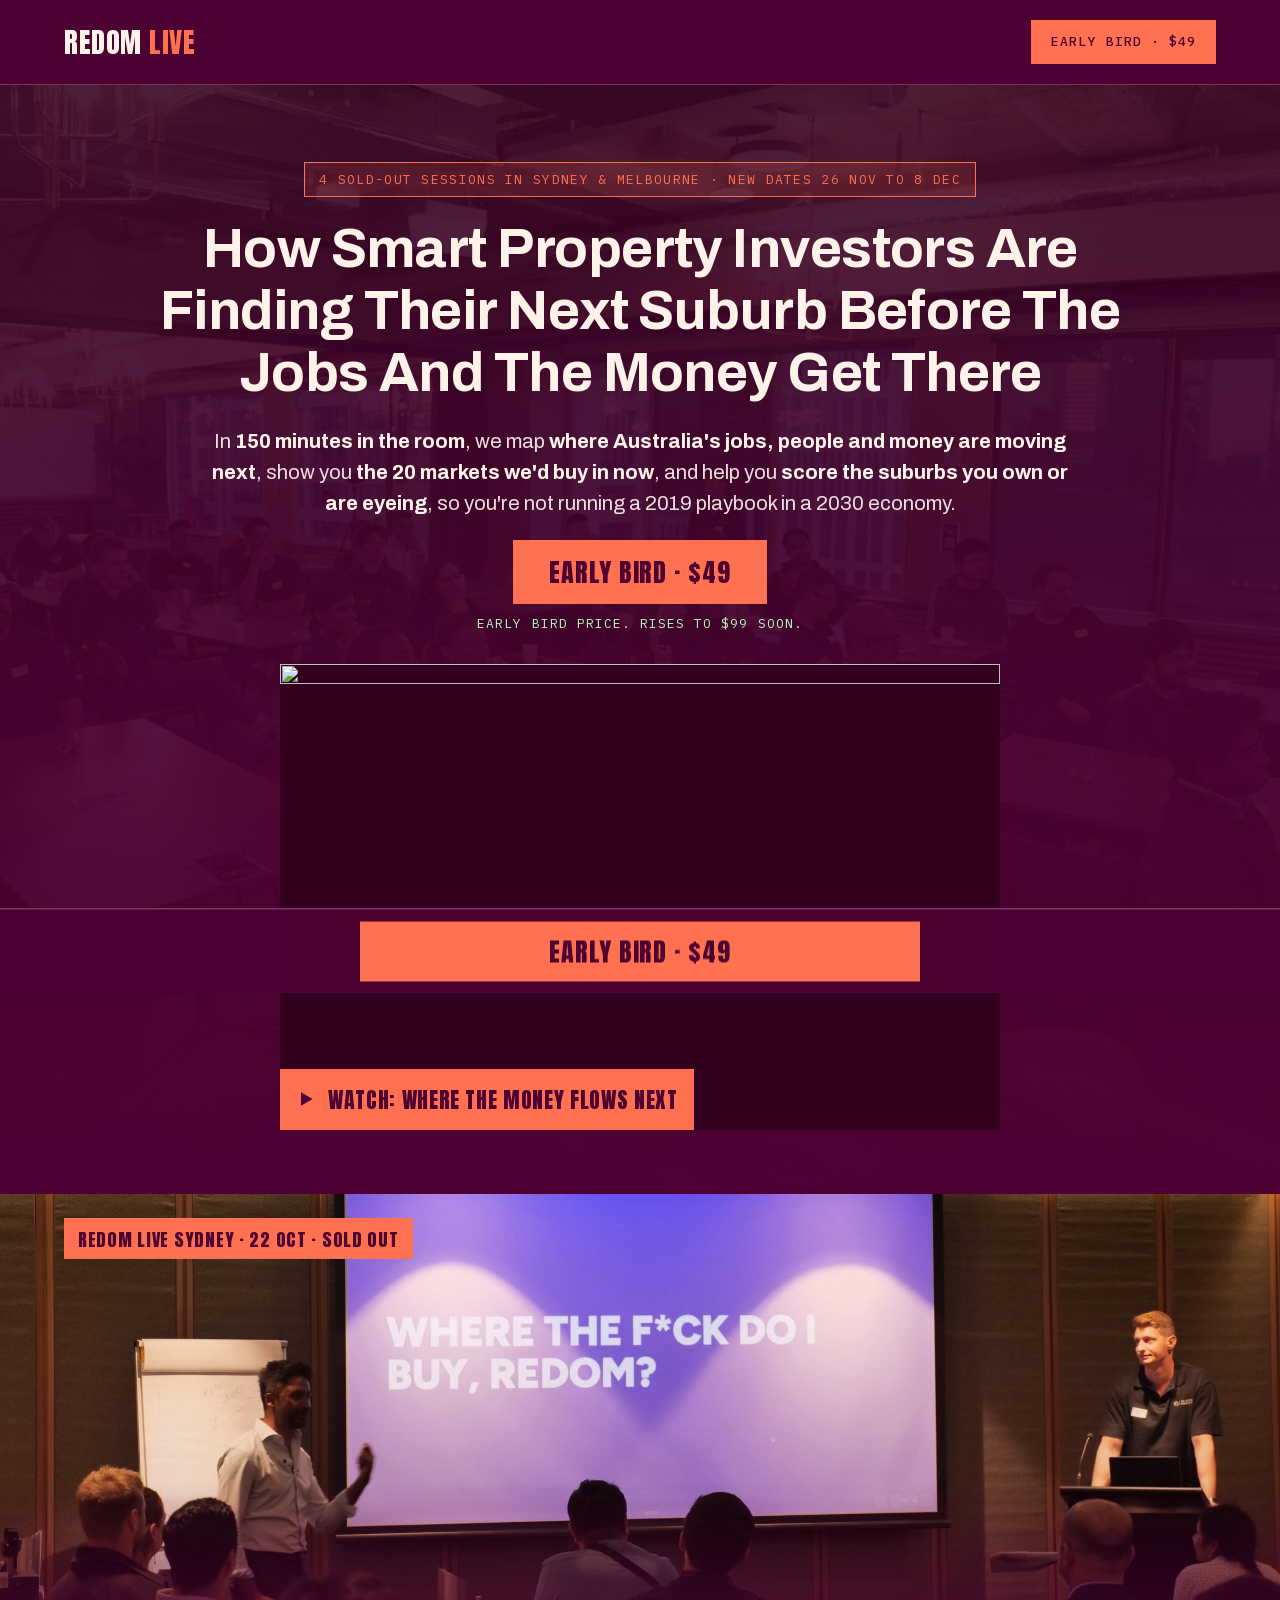
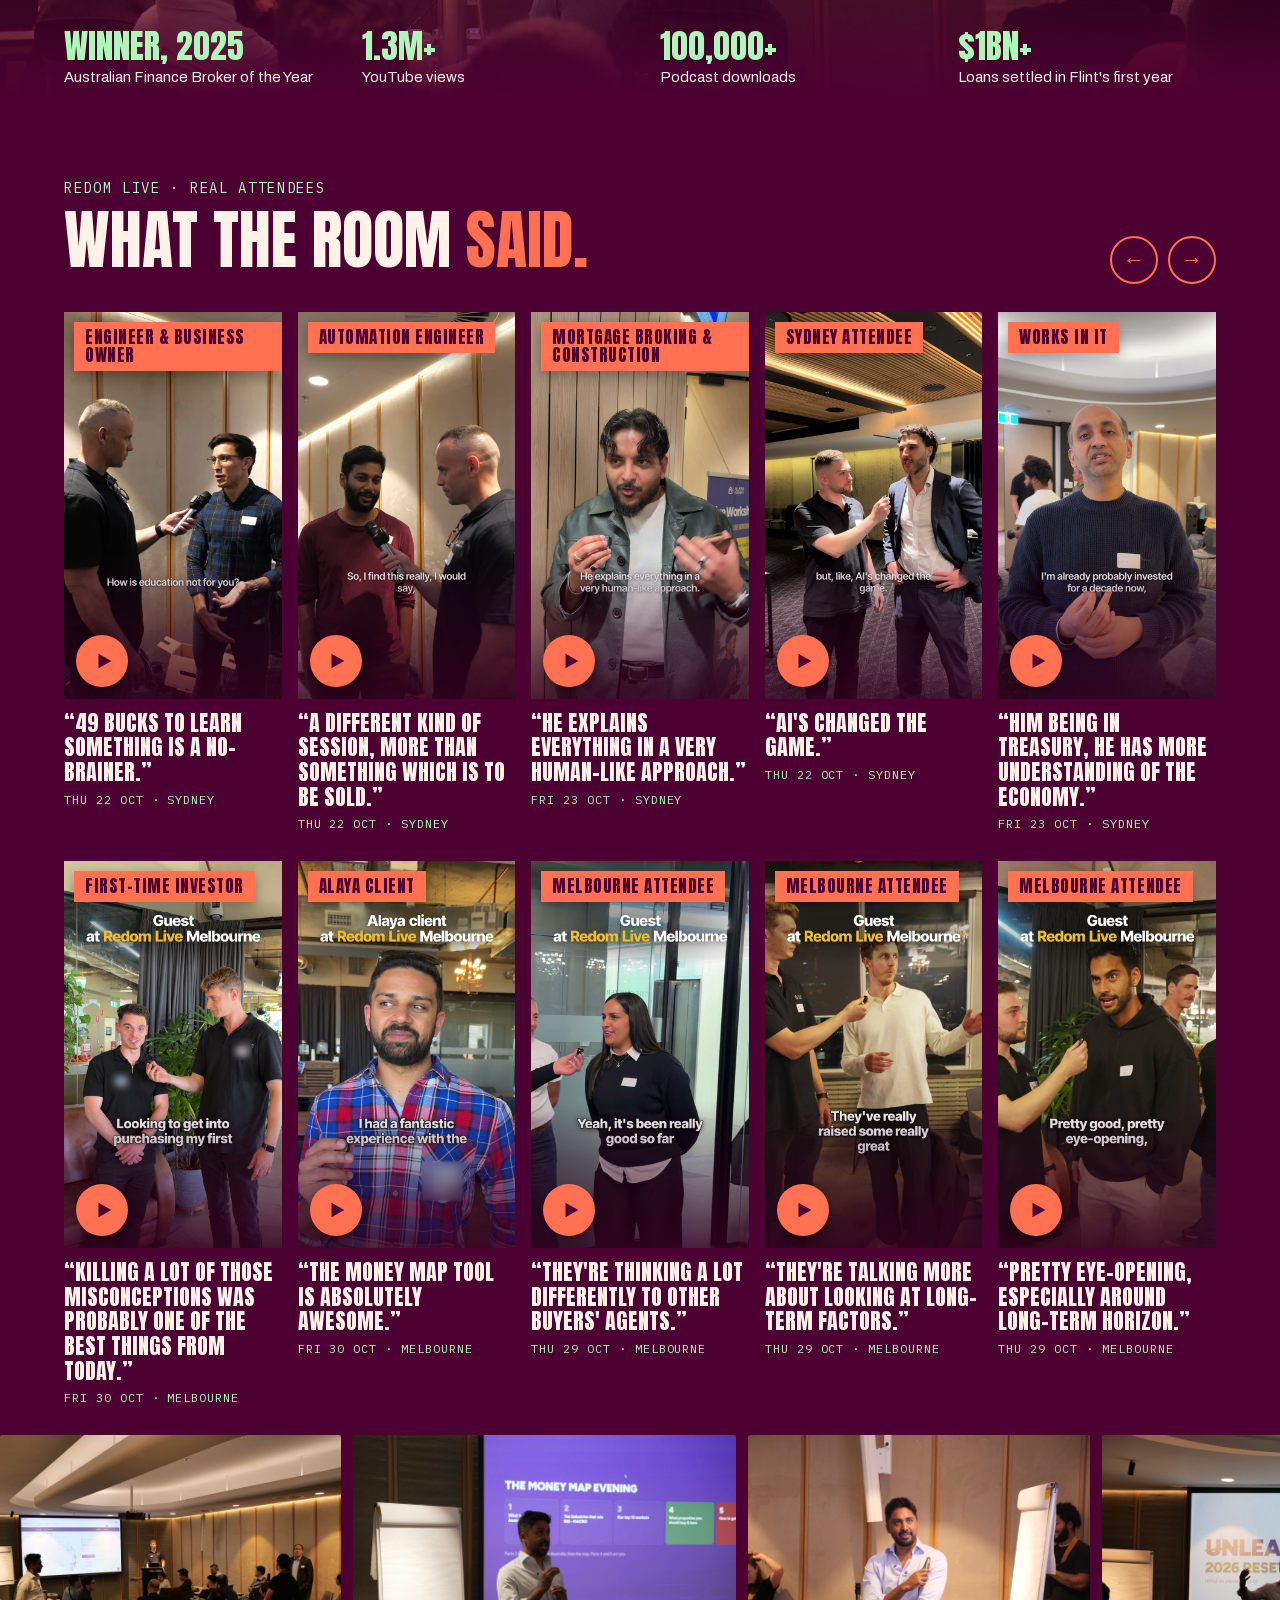
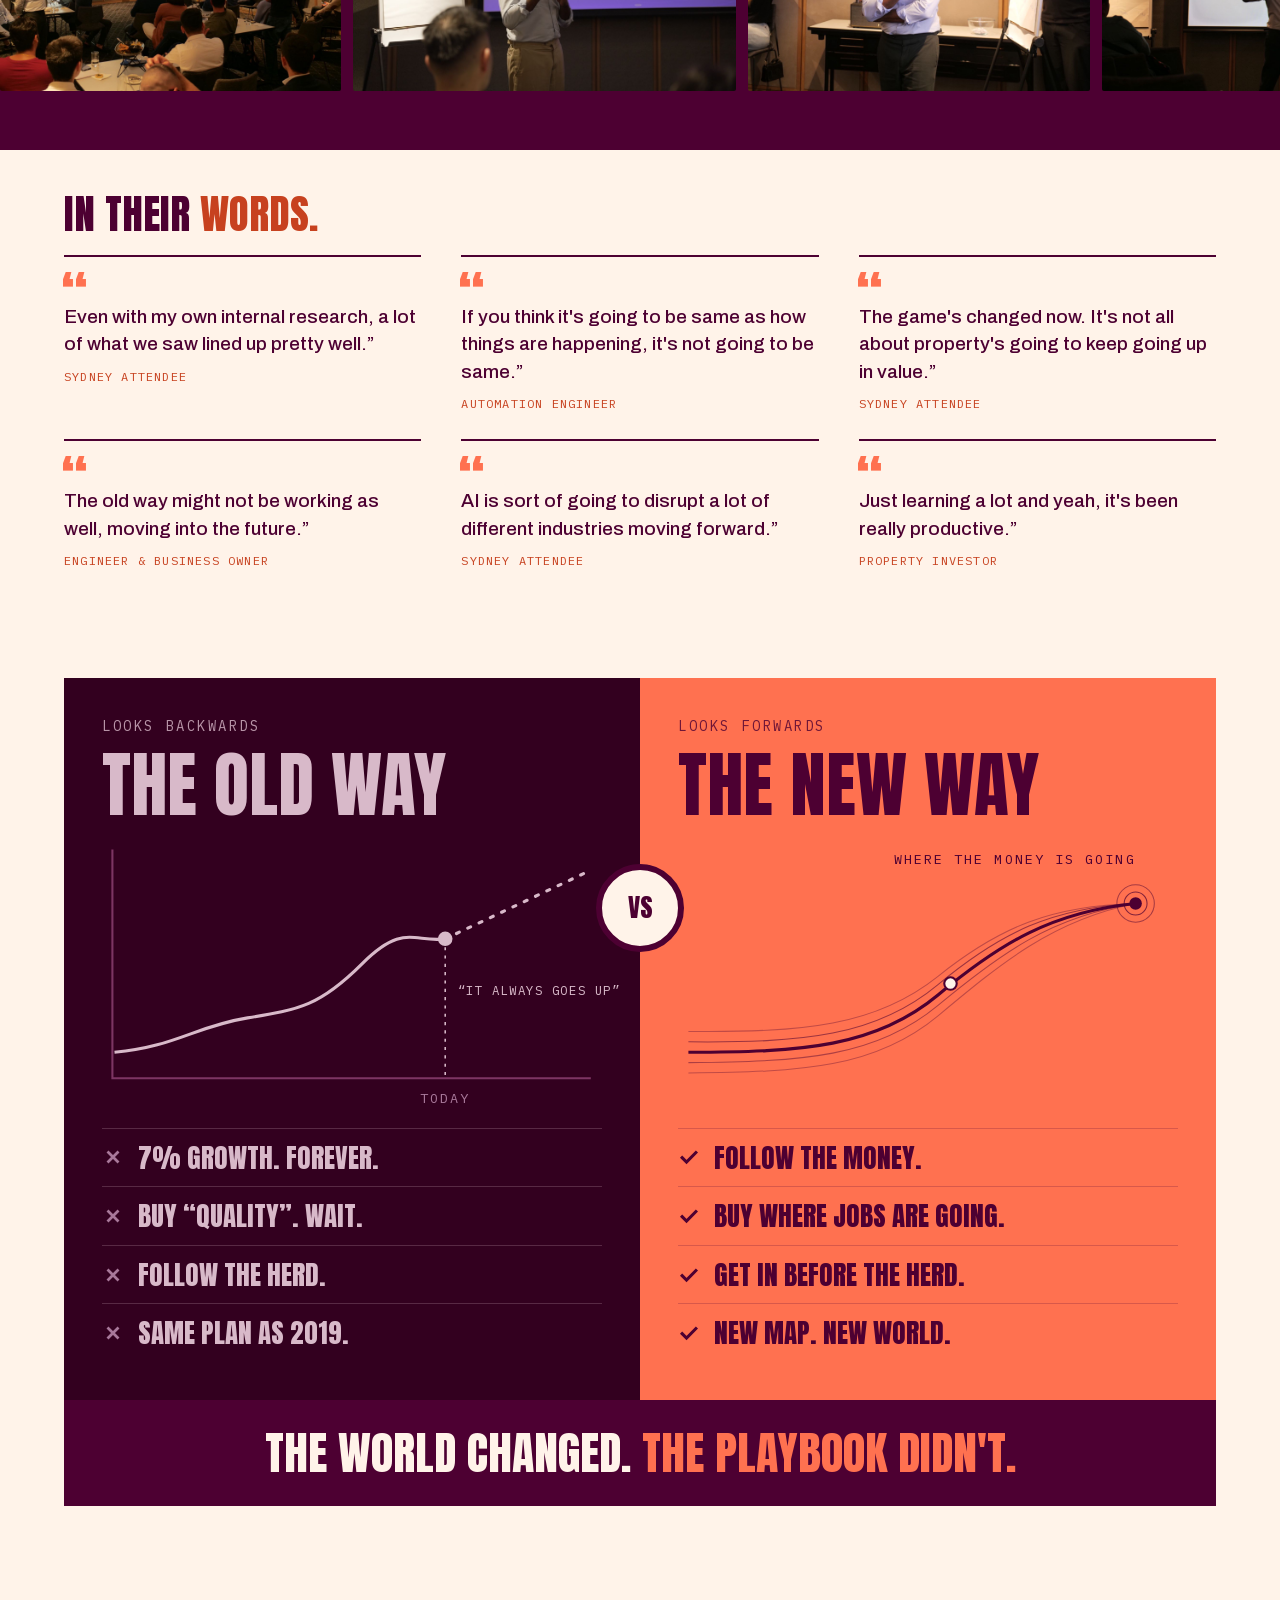
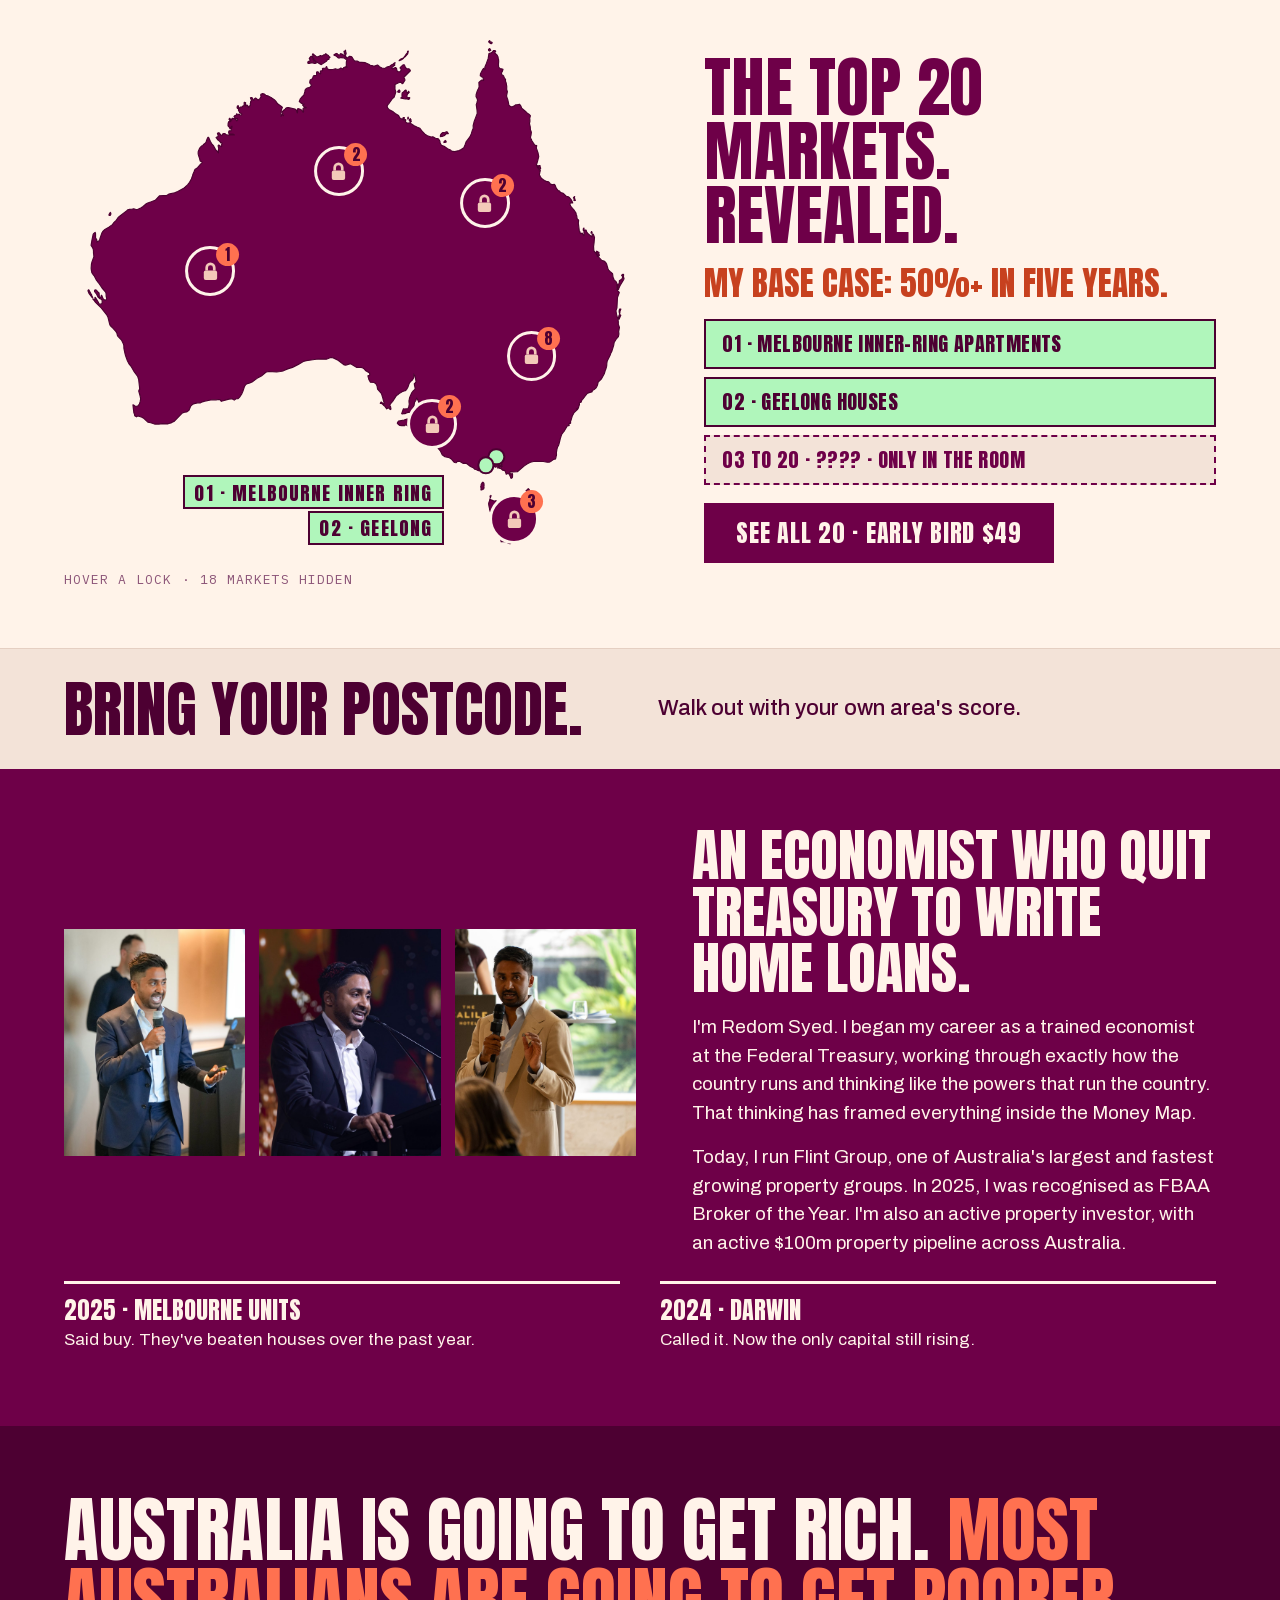
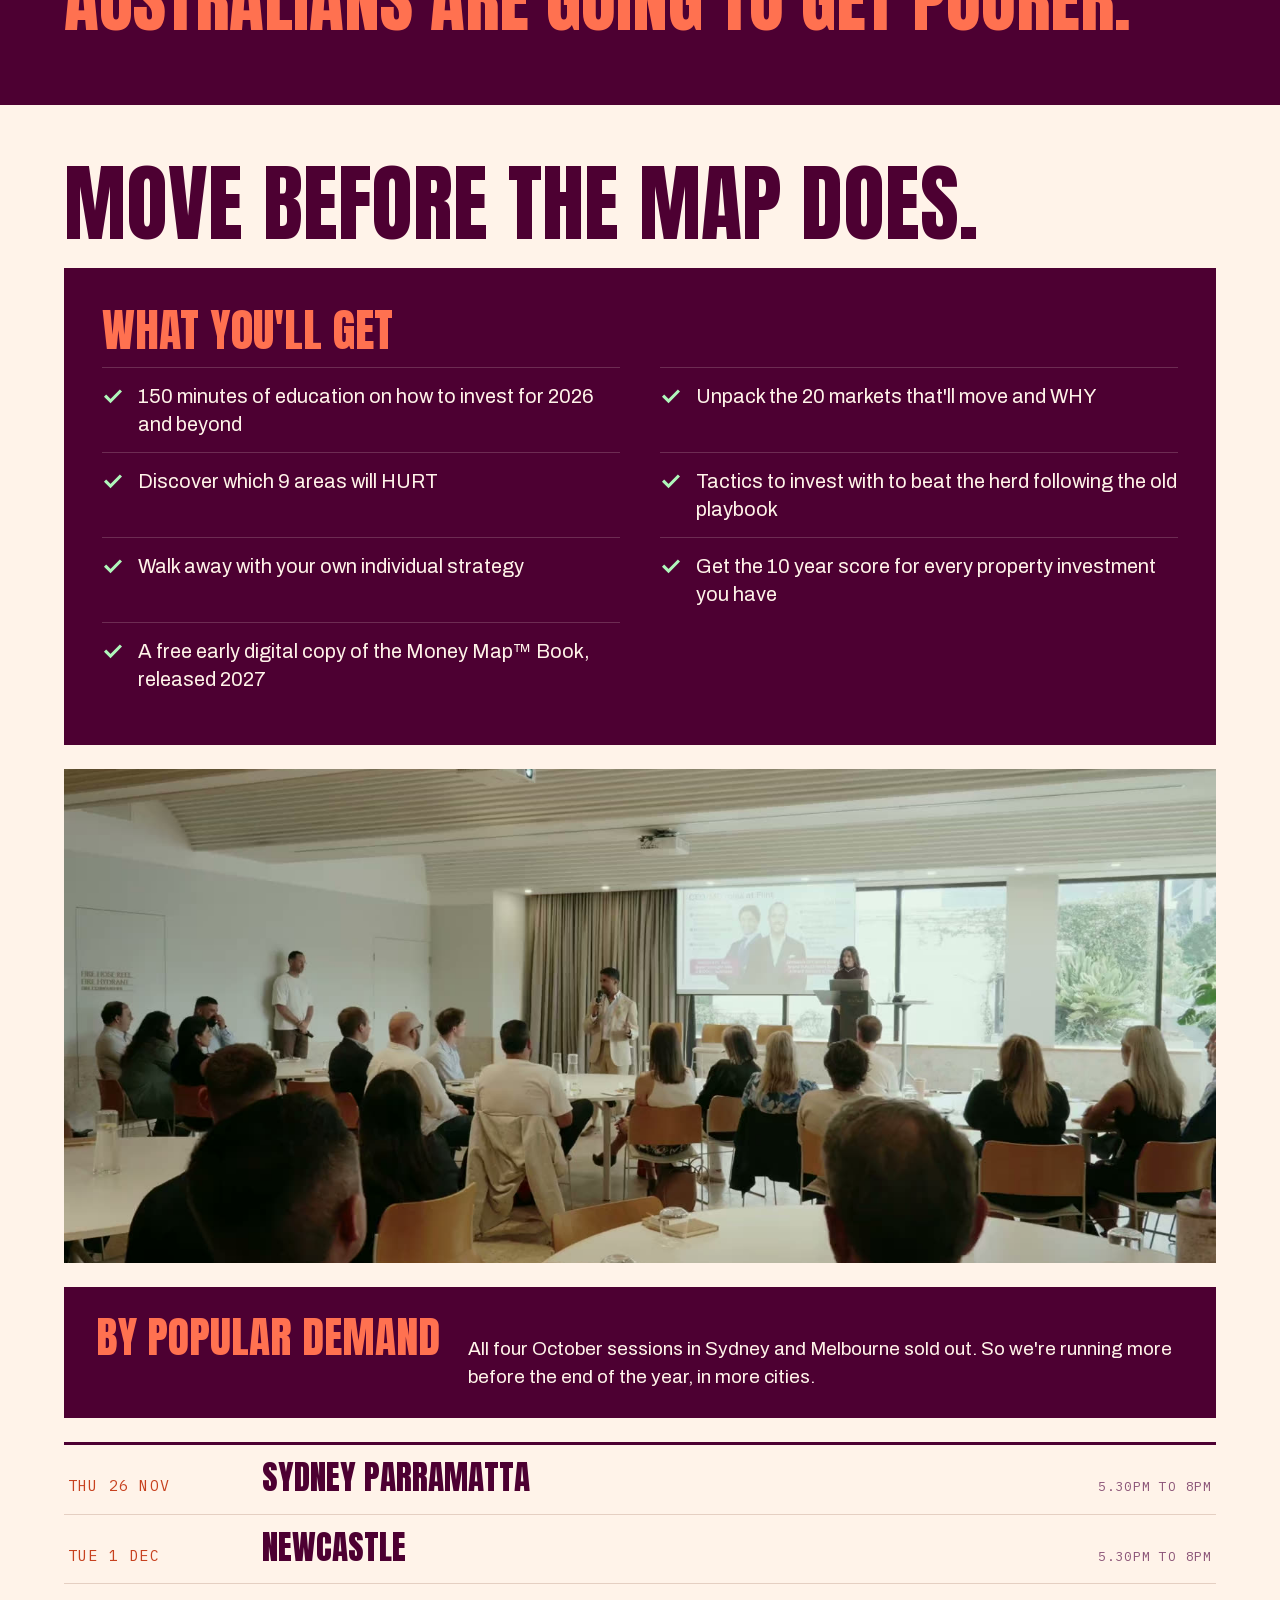
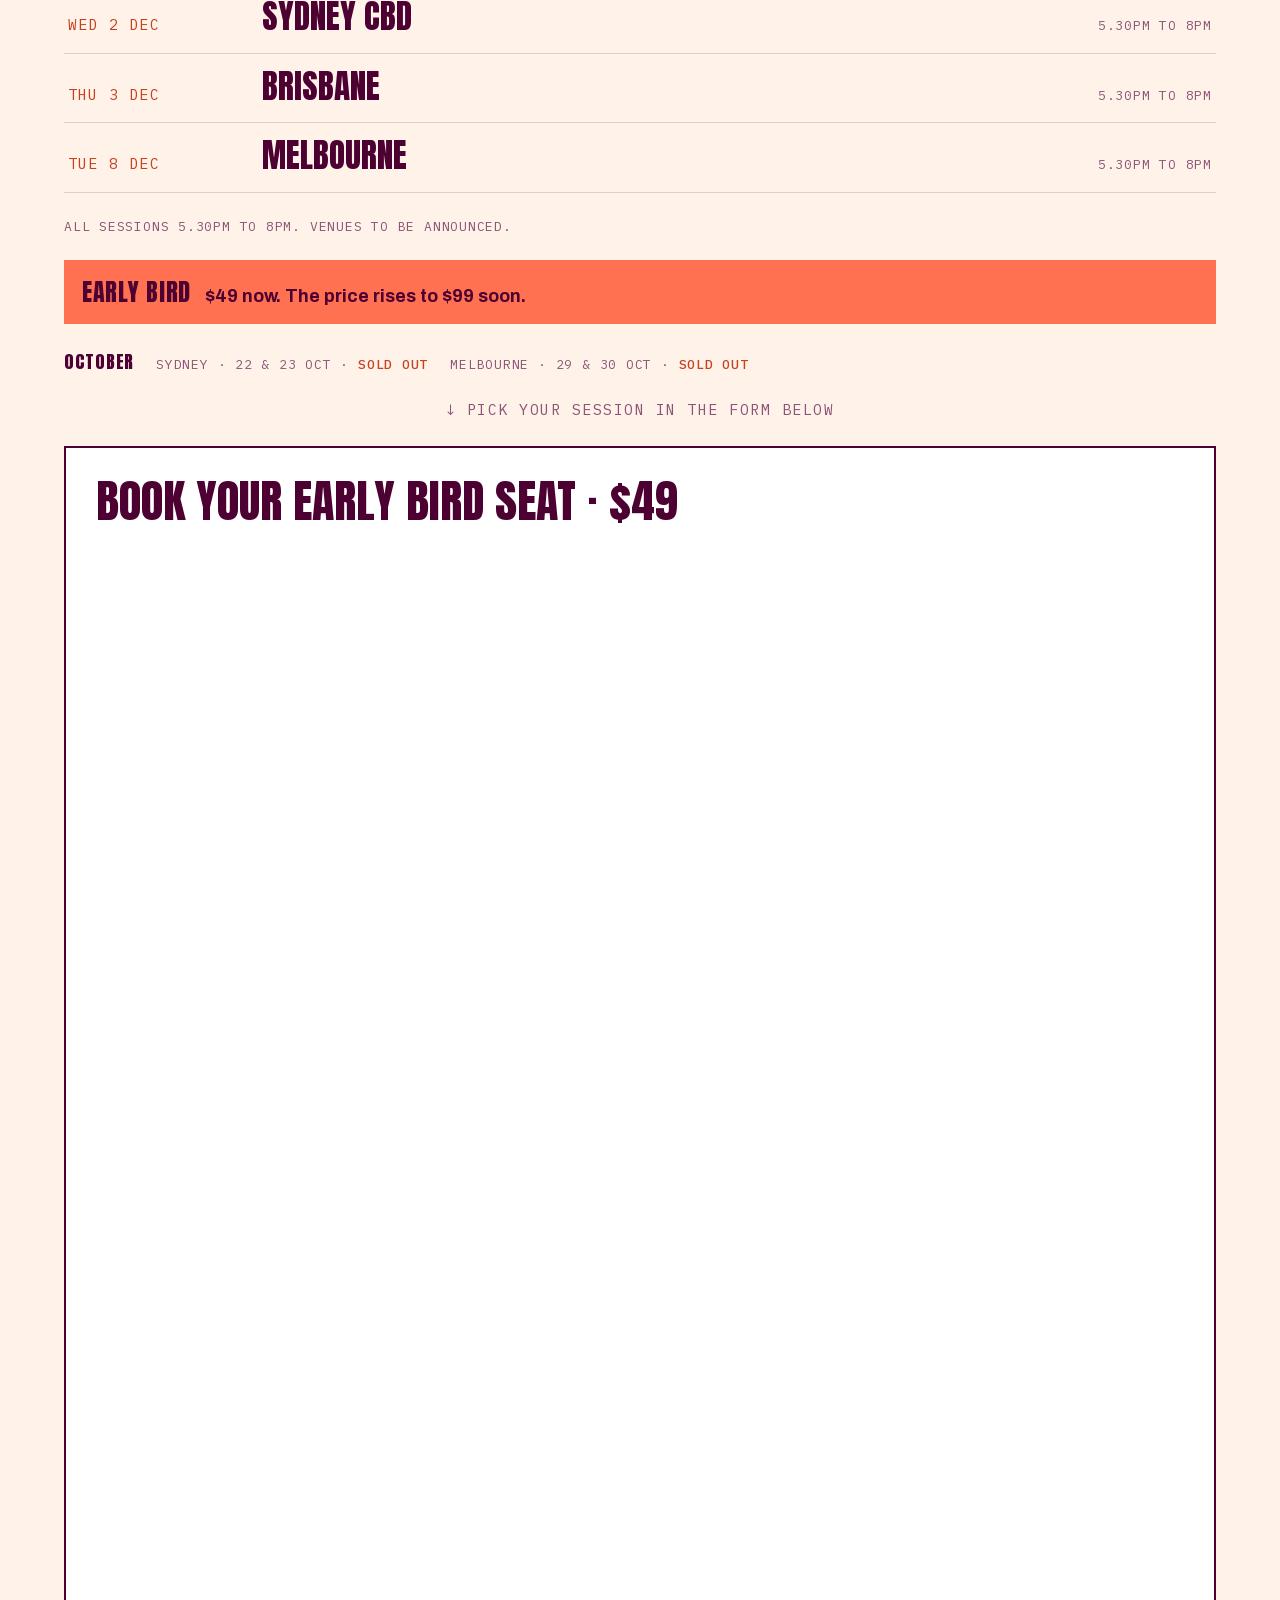
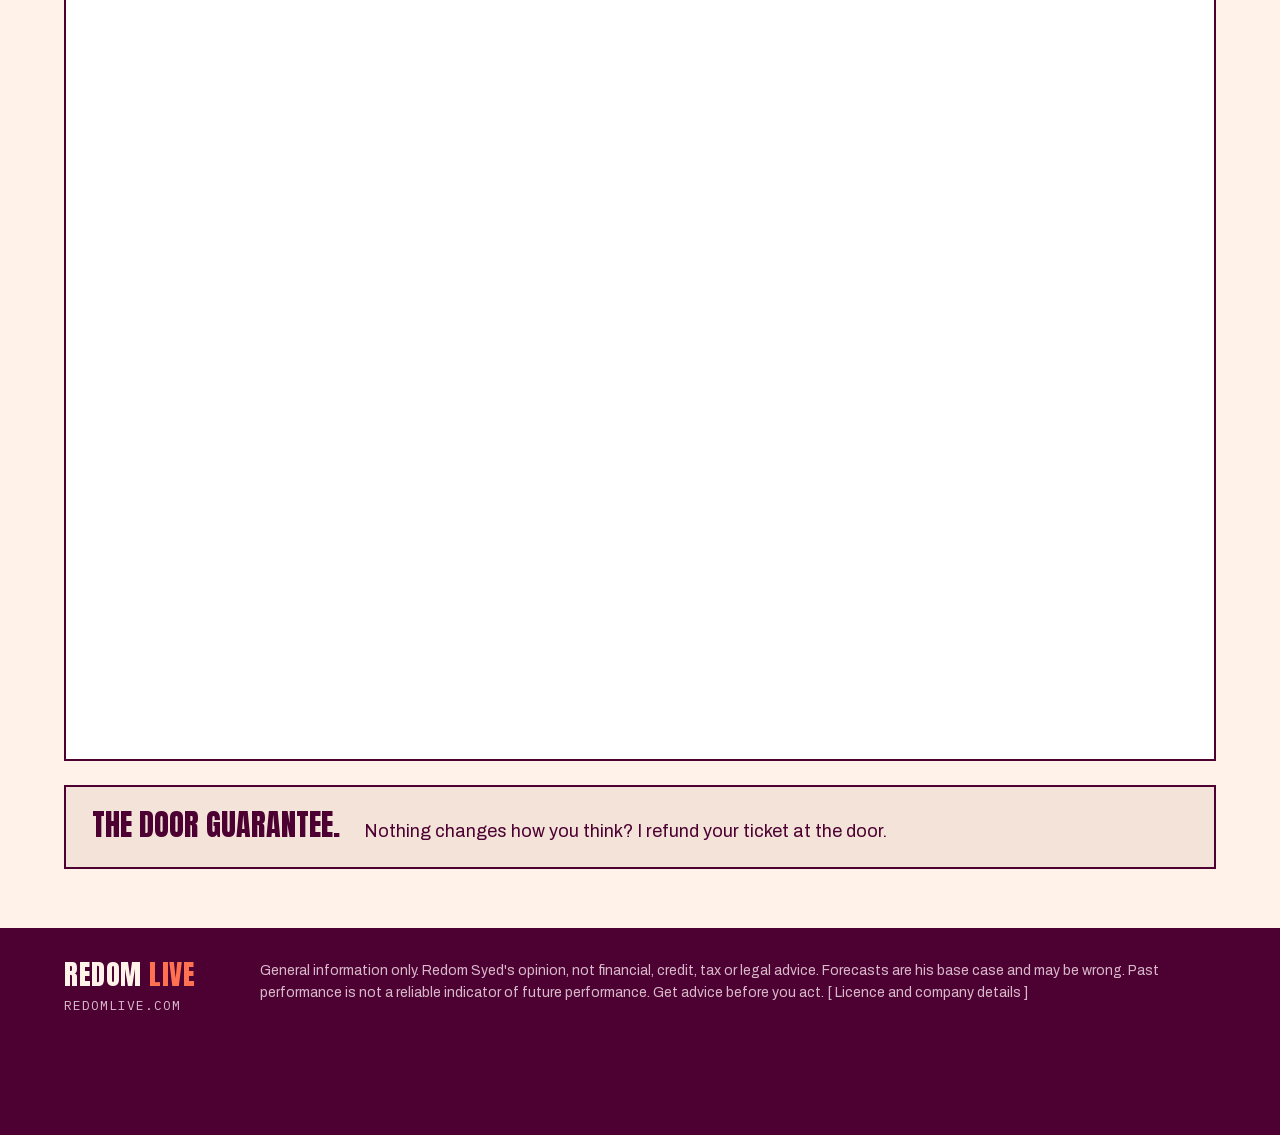
==== commit f7708433: "Shorter page: drop problem / Money Map+RESET cards / nine forces / industries; testimonials moved up" ====
--- a/src/index.html
+++ b/src/index.html
@@ -337,7 +337,7 @@
 .tvid::after{content:"";position:absolute;inset:auto 0 0 0;height:38%;background:linear-gradient(to top,rgba(51,0,31,.85),rgba(51,0,31,0));pointer-events:none}
 .tcard.playing .tvid::after,.tcard.playing .tind{display:none}
 .tplay{z-index:2}
-.tcard q{font-size:24px}
+.tcard q{font-size:19px}
 .tcard .tday{font-family:'IBM Plex Mono',ui-monospace,monospace;font-size:12px;letter-spacing:.08em;text-transform:uppercase;color:#B0F6BB}
 .tquote-box{position:relative}
 .evstrip{display:flex;gap:12px;overflow:hidden;margin:0 calc(-1 * clamp(20px, 5vw, 80px));padding:0}
@@ -351,6 +351,16 @@
 .eb-note{font-family:'IBM Plex Mono',ui-monospace,monospace;font-size:13px;letter-spacing:.08em;text-transform:uppercase;color:#B0F6BB;margin-top:-10px}
 .eb-banner{display:flex;flex-wrap:wrap;align-items:baseline;gap:6px 14px;background:#FF7150;color:#4D0032;padding:14px 18px;font-size:18px;font-weight:600}
 .eb-banner span{font-family:'Anton','Impact',sans-serif;font-weight:400;font-size:24px;letter-spacing:.03em;text-transform:uppercase}
+.hero2{position:relative;overflow:hidden;background:#33001F;padding:clamp(48px,6vw,96px) clamp(20px,5vw,80px) clamp(44px,5vw,72px);text-align:center}
+.hero2-bg{position:absolute;inset:0;width:100%;height:100%;object-fit:cover;object-position:50% 45%;opacity:.28;filter:grayscale(.2)}
+.hero2::after{content:"";position:absolute;inset:0;background:linear-gradient(180deg,rgba(51,0,31,.55) 0%,rgba(77,0,50,.75) 60%,#4D0032 100%)}
+.hero2-in{position:relative;z-index:1;max-width:1040px;margin:0 auto;display:flex;flex-direction:column;align-items:center;gap:22px}
+.hero2-k{display:inline-block;background:rgba(255,113,80,.14);border:1px solid #FF7150;color:#FF7150;padding:7px 14px;font-family:'IBM Plex Mono',ui-monospace,monospace;font-size:13px;letter-spacing:.1em;text-transform:uppercase}
+.hero2 h1{margin:0;font-family:'Archivo','Helvetica Neue',sans-serif;font-weight:700;font-size:clamp(34px,4.3vw,62px);line-height:1.12;letter-spacing:-.01em;color:#FFF3E9}
+.hero2-sub{margin:0;max-width:880px;font-size:clamp(18px,1.6vw,22px);line-height:1.5;color:#EFDDE0}
+.hero2-sub b{color:#FFF3E9;font-weight:700}
+.hero2-cta{display:flex;flex-direction:column;align-items:center;gap:10px}
+.hero2 .eb-note{margin-top:0}
 .slist{list-style:none;margin:0;padding:0;border-top:3px solid #4D0032}
 .slist-row{display:grid;grid-template-columns:minmax(120px,170px) 1fr auto;align-items:baseline;gap:6px 24px;padding:16px 4px;border-bottom:1px solid #E5CFC2}
 .slist-date{font-family:'IBM Plex Mono',ui-monospace,monospace;font-size:15px;letter-spacing:.08em;text-transform:uppercase;color:#C7411F}
@@ -364,8 +374,8 @@
 .past-k{font-family:'Anton','Impact',sans-serif;font-size:18px;letter-spacing:.04em;color:#4D0032}
 .past-row b{font-weight:500;color:#C7411F}
 .past-item{white-space:nowrap}
-.tgrid{display:flex;overflow-x:auto;scroll-snap-type:x mandatory;gap:20px;scrollbar-width:none;scroll-behavior:smooth}.tgrid::-webkit-scrollbar{display:none}
-.tcard{flex:0 0 calc((100% - 60px) / 4.25);scroll-snap-align:start}
+.tgrid{display:grid;grid-auto-flow:column;grid-template-rows:auto auto;grid-auto-columns:calc((100% - 64px) / 5);gap:28px 16px;overflow-x:auto;scroll-snap-type:x mandatory;scrollbar-width:none;scroll-behavior:smooth;align-items:start}.tgrid::-webkit-scrollbar{display:none}
+.tcard{scroll-snap-align:start}
 .tnav{display:flex;gap:10px}.tnav button{width:48px;height:48px;border-radius:50%;border:2px solid #FF7150;background:transparent;color:#FF7150;font-size:22px;line-height:1;cursor:pointer}.tnav button:hover{background:#FF7150;color:#4D0032}
 .tcard{margin:0;display:flex;flex-direction:column;gap:12px;min-width:0}
 .tvid{position:relative;aspect-ratio:9/16;background:#33001F;overflow:hidden}
@@ -378,8 +388,8 @@
 .tcard figcaption span{font-family:'IBM Plex Mono',ui-monospace,monospace;font-size:12px;letter-spacing:.08em;text-transform:uppercase;color:#D8B9C9}
 .tquote-box{aspect-ratio:9/16;background:#6E0048;border:2px solid #FF7150;display:flex;align-items:center;padding:24px;box-sizing:border-box}
 .tquote-box q{font-size:30px;color:#FFF3E9}
-@media (max-width:1000px){.tcard{flex-basis:calc((100% - 40px) / 3.2)}}
-@media (max-width:760px){.tstats{flex-wrap:nowrap;gap:14px}.tstats div{flex-direction:column;gap:4px;flex:1 1 0}.tstats b{font-size:40px}.tstats span{font-size:11px}.tgrid{gap:16px;margin:0 -20px;padding:0 20px 8px;scroll-padding:0 20px}.tcard{flex-basis:72%}.tnav{display:none}}
+@media (max-width:1000px){.tgrid{grid-auto-columns:calc((100% - 32px) / 3.2)}}
+@media (max-width:760px){.tgrid{grid-auto-columns:calc((100% - 52px) / 2.1);gap:20px 12px;margin:0 -20px;padding:0 20px 8px;scroll-padding:0 20px}.tcard q{font-size:16px}.tind{font-size:12px;padding:5px 7px 4px;left:6px;top:6px}.tplay{width:40px;height:40px;left:8px;bottom:8px}.tcard .tday{font-size:10px}.tnav{display:none}}
 .vsl:hover .vsl-bar{background:#FF8F74!important}.vsl:focus-visible{outline:3px solid #FF7150;outline-offset:4px}
 </style>
 </head>
@@ -393,17 +403,16 @@
 </div>
 </header>
 
-<section style="padding: clamp(40px, 4.4vw, 60px) clamp(20px, 5vw, 80px) clamp(48px, 5vw, 68px)">
-<div style="max-width: 1200px; margin: 0 auto; display: flex; flex-wrap: wrap; gap: 40px 64px; align-items: center">
-<div style="flex: 1.4 1 480px; min-width: 0; display: flex; flex-direction: column; gap: 24px">
-<div style="font-family: 'IBM Plex Mono', ui-monospace, monospace; font-size: 14px; letter-spacing: 0.12em; text-transform: uppercase; color: #FF7150">By popular demand · New dates 26 Nov to 8 Dec 2026</div>
-<h1 style="margin: 0; font-family: 'Anton', 'Impact', sans-serif; font-weight: 400; font-size: clamp(48px, 4.4vw, 72px); line-height: 0.97; letter-spacing: 0.005em; text-transform: uppercase">Your job is gone.<br><span style="color: #FF7150">Your suburb is next.</span></h1>
-<p style="margin: 0; font-size: clamp(20px, 1.8vw, 24px); line-height: 1.4; max-width: 620px">2026 is the year property investing reset. 150 minutes. Fifty seats. The 20 markets I'd buy in now.</p>
-<a id="hero-cta" href="#register" style="align-self: flex-start; display: inline-flex; align-items: center; min-height: 64px; padding: 0 36px; background: #FF7150; color: #4D0032; text-decoration: none; font-family: 'Anton', 'Impact', sans-serif; font-size: 26px; letter-spacing: 0.03em; text-transform: uppercase">Early bird · $49</a>
-<div class="eb-note">Early bird price. Rises to $99 soon.</div>
-</div>
+<section class="hero2">
+<img class="hero2-bg" src="assets/event/e13.jpg" alt="" aria-hidden="true">
+<div class="hero2-in">
+<div class="hero2-k">4 sold-out sessions in Sydney &amp; Melbourne · New dates 26 Nov to 8 Dec</div>
+<h1>How Smart Property Investors Are Finding Their Next Suburb Before The Jobs And The Money Get There</h1>
+<p class="hero2-sub">In <b>150 minutes in the room</b>, we map <b>where Australia's jobs, people and money are moving next</b>, show you <b>the 20 markets we'd buy in now</b>, and help you <b>score the suburbs you own or are eyeing</b>, so you're not running a 2019 playbook in a 2030 economy.</p>
+<div class="hero2-cta"><a id="hero-cta" href="#register" style="display: inline-flex; align-items: center; min-height: 64px; padding: 0 36px; background: #FF7150; color: #4D0032; text-decoration: none; font-family: 'Anton', 'Impact', sans-serif; font-size: 26px; letter-spacing: 0.03em; text-transform: uppercase">Early bird · $49</a>
+<div class="eb-note">Early bird price. Rises to $99 soon.</div></div>
 <!-- VSL: lite YouTube embed. Shows the video's own thumbnail; the player only loads on click. -->
-<div style="flex: 1 1 400px; max-width: 540px; min-width: 0; position: relative">
+<div style="width: 100%; max-width: 720px; margin: 8px auto 0; position: relative">
 <button type="button" class="vsl" data-id="0E2edqijs68" aria-label="Play video: REDOM LIVE, where the money flows next in Australia" style="position: relative; display: flex; flex-direction: column; width: 100%; padding: 0; border: 0; background: #33001F; cursor: pointer; overflow: hidden; text-align: left">
 <img src="https://i.ytimg.com/vi/0E2edqijs68/maxresdefault.jpg" alt="" style="width: 100%; aspect-ratio: 16 / 9; object-fit: cover; display: block">
 <span class="vsl-bar" style="display: flex; align-items: center; justify-content: center; gap: 12px; padding: 14px 16px; background: #FF7150; color: #4D0032; font-family: 'Anton', 'Impact', sans-serif; font-size: clamp(18px, 1.7vw, 22px); letter-spacing: 0.03em; text-transform: uppercase"><svg viewBox="0 0 24 24" aria-hidden="true" style="width: 20px; height: 20px"><path d="M6 4l14 8-14 8z" fill="#4D0032"/></svg>Watch: where the money flows next</span>
@@ -426,25 +435,95 @@
 </div>
 </section>
 
-<section id="problem" class="problem">
-<div class="wrap">
-<h2 class="problem-h">You're being sold a 2019 strategy for a <span>2030 economy.</span></h2>
-<div class="problem-old"><s>Buy "quality".</s> <s>Assume 7% a year.</s> <s>Wait.</s></div>
-<div class="problem-body">
-<p>That advice was built for a world that's gone.</p>
-<p>Jobs are moving. Money is moving. Whole markets are about to end up on the wrong side of it.</p>
-<p class="problem-cost">Buy in the wrong one and it can cost you hundreds of thousands.</p>
-</div>
-</div>
-</section>
+<!-- Testimonials: attendee interviews (no names, role/industry only). Videos load only on play. -->
+<section id="testimonials" style="background: #4D0032; color: #FFF3E9; padding: clamp(44px, 4.6vw, 64px) clamp(20px, 5vw, 80px)">
+<div style="max-width: 1200px; margin: 0 auto; display: flex; flex-direction: column; gap: 28px">
+<div style="display: flex; flex-direction: column; gap: 10px">
+<div style="font-family: 'IBM Plex Mono', ui-monospace, monospace; font-size: 14px; letter-spacing: 0.12em; text-transform: uppercase; color: #B0F6BB">REDOM LIVE · Real attendees</div>
+<h2 style="margin: 0; font-family: 'Anton', 'Impact', sans-serif; font-weight: 400; font-size: clamp(40px, 5vw, 70px); line-height: 0.98; text-transform: uppercase">What the room <span style="color: #FF7150">said.</span></h2>
+</div>
+<div class="tnav" style="align-self: flex-end; margin-top: -64px"><button type="button" data-dir="-1" aria-label="Previous">&larr;</button><button type="button" data-dir="1" aria-label="Next">&rarr;</button></div>
+<div class="tgrid">
+<figure class="tcard">
+<div class="tvid"><span class="tind">Engineer &amp; business owner</span><video preload="none" playsinline poster="assets/testimonials/t8.jpg" src="assets/testimonials/t8.mp4"></video><button type="button" class="tplay" aria-label="Play: 49 bucks to learn something is a no-brainer."><svg viewBox="0 0 24 24" aria-hidden="true" style="width:22px;height:22px;margin-left:3px"><path d="M6 4l14 8-14 8z" fill="#4D0032"/></svg></button></div>
+<figcaption><q>49 bucks to learn something is a no-brainer.</q><span class="tday">Thu 22 Oct · Sydney</span></figcaption>
+</figure>
+<figure class="tcard">
+<div class="tvid"><span class="tind">First-time investor</span><video preload="none" playsinline poster="assets/testimonials/m1.jpg" src="assets/testimonials/m1.mp4"></video><button type="button" class="tplay" aria-label="Play: Killing a lot of those misconceptions was probably one of the best things from today."><svg viewBox="0 0 24 24" aria-hidden="true" style="width:22px;height:22px;margin-left:3px"><path d="M6 4l14 8-14 8z" fill="#4D0032"/></svg></button></div>
+<figcaption><q>Killing a lot of those misconceptions was probably one of the best things from today.</q><span class="tday">Fri 30 Oct · Melbourne</span></figcaption>
+</figure>
+<figure class="tcard">
+<div class="tvid"><span class="tind">Automation engineer</span><video preload="none" playsinline poster="assets/testimonials/t7.jpg" src="assets/testimonials/t7.mp4"></video><button type="button" class="tplay" aria-label="Play: A different kind of session, more than something which is to be sold."><svg viewBox="0 0 24 24" aria-hidden="true" style="width:22px;height:22px;margin-left:3px"><path d="M6 4l14 8-14 8z" fill="#4D0032"/></svg></button></div>
+<figcaption><q>A different kind of session, more than something which is to be sold.</q><span class="tday">Thu 22 Oct · Sydney</span></figcaption>
+</figure>
+<figure class="tcard">
+<div class="tvid"><span class="tind">Alaya client</span><video preload="none" playsinline poster="assets/testimonials/m2.jpg" src="assets/testimonials/m2.mp4"></video><button type="button" class="tplay" aria-label="Play: The Money Map tool is absolutely awesome."><svg viewBox="0 0 24 24" aria-hidden="true" style="width:22px;height:22px;margin-left:3px"><path d="M6 4l14 8-14 8z" fill="#4D0032"/></svg></button></div>
+<figcaption><q>The Money Map tool is absolutely awesome.</q><span class="tday">Fri 30 Oct · Melbourne</span></figcaption>
+</figure>
+<figure class="tcard">
+<div class="tvid"><span class="tind">Mortgage broking &amp; construction</span><video preload="none" playsinline poster="assets/testimonials/f3.jpg" src="assets/testimonials/f3.mp4"></video><button type="button" class="tplay" aria-label="Play: He explains everything in a very human-like approach."><svg viewBox="0 0 24 24" aria-hidden="true" style="width:22px;height:22px;margin-left:3px"><path d="M6 4l14 8-14 8z" fill="#4D0032"/></svg></button></div>
+<figcaption><q>He explains everything in a very human-like approach.</q><span class="tday">Fri 23 Oct · Sydney</span></figcaption>
+</figure>
+<figure class="tcard">
+<div class="tvid"><span class="tind">Melbourne attendee</span><video preload="none" playsinline poster="assets/testimonials/m3.jpg" src="assets/testimonials/m3.mp4"></video><button type="button" class="tplay" aria-label="Play: They&#x27;re thinking a lot differently to other buyers&#x27; agents."><svg viewBox="0 0 24 24" aria-hidden="true" style="width:22px;height:22px;margin-left:3px"><path d="M6 4l14 8-14 8z" fill="#4D0032"/></svg></button></div>
+<figcaption><q>They're thinking a lot differently to other buyers' agents.</q><span class="tday">Thu 29 Oct · Melbourne</span></figcaption>
+</figure>
+<figure class="tcard">
+<div class="tvid"><span class="tind">Sydney attendee</span><video preload="none" playsinline poster="assets/testimonials/t5.jpg" src="assets/testimonials/t5.mp4"></video><button type="button" class="tplay" aria-label="Play: AI&#x27;s changed the game."><svg viewBox="0 0 24 24" aria-hidden="true" style="width:22px;height:22px;margin-left:3px"><path d="M6 4l14 8-14 8z" fill="#4D0032"/></svg></button></div>
+<figcaption><q>AI's changed the game.</q><span class="tday">Thu 22 Oct · Sydney</span></figcaption>
+</figure>
+<figure class="tcard">
+<div class="tvid"><span class="tind">Melbourne attendee</span><video preload="none" playsinline poster="assets/testimonials/m4.jpg" src="assets/testimonials/m4.mp4"></video><button type="button" class="tplay" aria-label="Play: They&#x27;re talking more about looking at long-term factors."><svg viewBox="0 0 24 24" aria-hidden="true" style="width:22px;height:22px;margin-left:3px"><path d="M6 4l14 8-14 8z" fill="#4D0032"/></svg></button></div>
+<figcaption><q>They're talking more about looking at long-term factors.</q><span class="tday">Thu 29 Oct · Melbourne</span></figcaption>
+</figure>
+<figure class="tcard">
+<div class="tvid"><span class="tind">Works in IT</span><video preload="none" playsinline poster="assets/testimonials/f2.jpg" src="assets/testimonials/f2.mp4"></video><button type="button" class="tplay" aria-label="Play: Him being in Treasury, he has more understanding of the economy."><svg viewBox="0 0 24 24" aria-hidden="true" style="width:22px;height:22px;margin-left:3px"><path d="M6 4l14 8-14 8z" fill="#4D0032"/></svg></button></div>
+<figcaption><q>Him being in Treasury, he has more understanding of the economy.</q><span class="tday">Fri 23 Oct · Sydney</span></figcaption>
+</figure>
+<figure class="tcard">
+<div class="tvid"><span class="tind">Melbourne attendee</span><video preload="none" playsinline poster="assets/testimonials/m5.jpg" src="assets/testimonials/m5.mp4"></video><button type="button" class="tplay" aria-label="Play: Pretty eye-opening, especially around long-term horizon."><svg viewBox="0 0 24 24" aria-hidden="true" style="width:22px;height:22px;margin-left:3px"><path d="M6 4l14 8-14 8z" fill="#4D0032"/></svg></button></div>
+<figcaption><q>Pretty eye-opening, especially around long-term horizon.</q><span class="tday">Thu 29 Oct · Melbourne</span></figcaption>
+</figure>
+<figure class="tcard">
+<div class="tvid"><span class="tind">Property investor</span><video preload="none" playsinline poster="assets/testimonials/t4.jpg" src="assets/testimonials/t4.mp4"></video><button type="button" class="tplay" aria-label="Play: It&#x27;s just like one of the podcasts, but I&#x27;m here live."><svg viewBox="0 0 24 24" aria-hidden="true" style="width:22px;height:22px;margin-left:3px"><path d="M6 4l14 8-14 8z" fill="#4D0032"/></svg></button></div>
+<figcaption><q>It's just like one of the podcasts, but I'm here live.</q><span class="tday">Thu 22 Oct · Sydney</span></figcaption>
+</figure>
+<figure class="tcard">
+<div class="tvid"><span class="tind">Sydney attendee</span><video preload="none" playsinline poster="assets/testimonials/t3.jpg" src="assets/testimonials/t3.mp4"></video><button type="button" class="tplay" aria-label="Play: You can&#x27;t follow the existing ways of doing things."><svg viewBox="0 0 24 24" aria-hidden="true" style="width:22px;height:22px;margin-left:3px"><path d="M6 4l14 8-14 8z" fill="#4D0032"/></svg></button></div>
+<figcaption><q>You can't follow the existing ways of doing things.</q><span class="tday">Thu 22 Oct · Sydney</span></figcaption>
+</figure>
+<figure class="tcard">
+<div class="tvid"><span class="tind">Property investor</span><video preload="none" playsinline poster="assets/testimonials/t2.jpg" src="assets/testimonials/t2.mp4"></video><button type="button" class="tplay" aria-label="Play: A little more receptive to the new way of thinking."><svg viewBox="0 0 24 24" aria-hidden="true" style="width:22px;height:22px;margin-left:3px"><path d="M6 4l14 8-14 8z" fill="#4D0032"/></svg></button></div>
+<figcaption><q>A little more receptive to the new way of thinking.</q><span class="tday">Thu 22 Oct · Sydney</span></figcaption>
+</figure>
+<figure class="tcard">
+<div class="tvid"><span class="tind">Sydney attendee</span><video preload="none" playsinline poster="assets/testimonials/t1.jpg" src="assets/testimonials/t1.mp4"></video><button type="button" class="tplay" aria-label="Play: When you&#x27;ve got your investment lens on, you&#x27;ve got to have that at front of mind."><svg viewBox="0 0 24 24" aria-hidden="true" style="width:22px;height:22px;margin-left:3px"><path d="M6 4l14 8-14 8z" fill="#4D0032"/></svg></button></div>
+<figcaption><q>When you've got your investment lens on, you've got to have that at front of mind.</q><span class="tday">Thu 22 Oct · Sydney</span></figcaption>
+</figure>
+</div>
+<div class="evstrip" aria-label="Photos from REDOM LIVE Sydney and Melbourne"><div class="evtrack"><img src="assets/event/e01.jpg" alt="" loading="lazy"><img src="assets/event/e02.jpg" alt="" loading="lazy"><img src="assets/event/e03.jpg" alt="" loading="lazy"><img src="assets/event/e04.jpg" alt="" loading="lazy"><img src="assets/event/e05.jpg" alt="" loading="lazy"><img src="assets/event/e06.jpg" alt="" loading="lazy"><img src="assets/event/e07.jpg" alt="" loading="lazy"><img src="assets/event/e08.jpg" alt="" loading="lazy"><img src="assets/event/e09.jpg" alt="" loading="lazy"><img src="assets/event/e10.jpg" alt="" loading="lazy"><img src="assets/event/e11.jpg" alt="" loading="lazy"><img src="assets/event/e12.jpg" alt="" loading="lazy"><img src="assets/event/e13.jpg" alt="" loading="lazy"><img src="assets/event/e14.jpg" alt="" loading="lazy"><img src="assets/event/e15.jpg" alt="" loading="lazy"><img src="assets/event/e16.jpg" alt="" loading="lazy"><img src="assets/event/e17.jpg" alt="" loading="lazy"><img src="assets/event/e18.jpg" alt="" loading="lazy"><img src="assets/event/e19.jpg" alt="" loading="lazy"><img src="assets/event/e20.jpg" alt="" loading="lazy"><img src="assets/event/e01.jpg" alt="" aria-hidden="true" loading="lazy"><img src="assets/event/e02.jpg" alt="" aria-hidden="true" loading="lazy"><img src="assets/event/e03.jpg" alt="" aria-hidden="true" loading="lazy"><img src="assets/event/e04.jpg" alt="" aria-hidden="true" loading="lazy"><img src="assets/event/e05.jpg" alt="" aria-hidden="true" loading="lazy"><img src="assets/event/e06.jpg" alt="" aria-hidden="true" loading="lazy"><img src="assets/event/e07.jpg" alt="" aria-hidden="true" loading="lazy"><img src="assets/event/e08.jpg" alt="" aria-hidden="true" loading="lazy"><img src="assets/event/e09.jpg" alt="" aria-hidden="true" loading="lazy"><img src="assets/event/e10.jpg" alt="" aria-hidden="true" loading="lazy"><img src="assets/event/e11.jpg" alt="" aria-hidden="true" loading="lazy"><img src="assets/event/e12.jpg" alt="" aria-hidden="true" loading="lazy"><img src="assets/event/e13.jpg" alt="" aria-hidden="true" loading="lazy"><img src="assets/event/e14.jpg" alt="" aria-hidden="true" loading="lazy"><img src="assets/event/e15.jpg" alt="" aria-hidden="true" loading="lazy"><img src="assets/event/e16.jpg" alt="" aria-hidden="true" loading="lazy"><img src="assets/event/e17.jpg" alt="" aria-hidden="true" loading="lazy"><img src="assets/event/e18.jpg" alt="" aria-hidden="true" loading="lazy"><img src="assets/event/e19.jpg" alt="" aria-hidden="true" loading="lazy"><img src="assets/event/e20.jpg" alt="" aria-hidden="true" loading="lazy"></div></div>
+</div>
+</section>
+
+
+<!-- Quotes: verbatim lines from attendee interviews, no names -->
+<section id="quotes" style="background: #FFF3E9; color: #4D0032; padding: clamp(32px, 3.4vw, 48px) clamp(20px, 5vw, 80px)">
+<div style="max-width: 1200px; margin: 0 auto; display: flex; flex-direction: column; gap: 20px">
+<h2 style="margin: 0; font-family: 'Anton', 'Impact', sans-serif; font-weight: 400; font-size: clamp(30px, 3.2vw, 44px); line-height: 1; text-transform: uppercase">In their <span style="color: #C7411F">words.</span></h2>
+<div class="qgrid">
+<figure class="qcard"><q>Even with my own internal research, a lot of what we saw lined up pretty well.</q><figcaption>Sydney attendee</figcaption></figure>
+<figure class="qcard"><q>If you think it's going to be same as how things are happening, it's not going to be same.</q><figcaption>Automation engineer</figcaption></figure>
+<figure class="qcard"><q>The game's changed now. It's not all about property's going to keep going up in value.</q><figcaption>Sydney attendee</figcaption></figure>
+<figure class="qcard"><q>The old way might not be working as well, moving into the future.</q><figcaption>Engineer &amp; business owner</figcaption></figure>
+<figure class="qcard"><q>AI is sort of going to disrupt a lot of different industries moving forward.</q><figcaption>Sydney attendee</figcaption></figure>
+<figure class="qcard"><q>Just learning a lot and yeah, it's been really productive.</q><figcaption>Property investor</figcaption></figure>
+</div>
+</div>
+</section>
+
 
 <section id="solution" class="solution">
 <div class="wrap">
-<div class="sol-cards">
-<div class="sol-card"><div class="sol-name">The Money Map</div><p>Shows you where the jobs, people and property wealth go next.</p></div>
-<div class="sol-card"><div class="sol-name">The RESET method</div><p>Turns that into what to buy, where, and when.</p></div>
-</div>
-<div class="sol-lead">Here's the difference...</div>
 <div class="ovn">
 <div class="ovn-col ovn-old">
 <div class="ovn-kicker">Looks backwards</div>
@@ -503,65 +582,6 @@
 </section>
 
 
-<section id="calls" style="background: #FFF3E9; color: #6E0048; padding: clamp(44px, 4.6vw, 60px) clamp(20px, 5vw, 80px)">
-<div style="max-width: 1200px; margin: 0 auto; display: flex; flex-direction: column; gap: 36px">
-<h2 style="margin: 0; font-family: 'Anton', 'Impact', sans-serif; font-weight: 400; font-size: clamp(40px, 4.8vw, 66px); line-height: 0.98; text-transform: uppercase">Nine forces run the next five years.</h2>
-<div style="display: flex; flex-wrap: wrap; gap: 0 40px">
-<div style="flex: 1 1 320px; min-width: 0; box-sizing: border-box; padding: 14px 0 18px; border-top: 3px solid #6E0048; display: flex; flex-direction: column; gap: 4px"><div style="font-family: 'Anton', 'Impact', sans-serif; font-size: 24px; line-height: 1.05; text-transform: uppercase; color: #C7411F">Peak employment</div><div style="font-size: 18px; line-height: 1.35">4.6% unemployment is the lowest you'll see for the rest of your life.</div></div>
-<div style="flex: 1 1 320px; min-width: 0; box-sizing: border-box; padding: 14px 0 18px; border-top: 3px solid #6E0048; display: flex; flex-direction: column; gap: 4px"><div style="font-family: 'Anton', 'Impact', sans-serif; font-size: 24px; line-height: 1.05; text-transform: uppercase; color: #C7411F">The great halving</div><div style="font-size: 18px; line-height: 1.35">Take what your city grew in the last five years. Halve it.</div></div>
-<div style="flex: 1 1 320px; min-width: 0; box-sizing: border-box; padding: 14px 0 18px; border-top: 3px solid #6E0048; display: flex; flex-direction: column; gap: 4px"><div style="font-family: 'Anton', 'Impact', sans-serif; font-size: 24px; line-height: 1.05; text-transform: uppercase; color: #C7411F">The credit machine</div><div style="font-size: 18px; line-height: 1.35">You can't add a second income three times.</div></div>
-<div style="flex: 1 1 320px; min-width: 0; box-sizing: border-box; padding: 14px 0 18px; border-top: 3px solid #6E0048; display: flex; flex-direction: column; gap: 4px"><div style="font-family: 'Anton', 'Impact', sans-serif; font-size: 24px; line-height: 1.05; text-transform: uppercase; color: #C7411F">The AI build-out</div><div style="font-size: 18px; line-height: 1.35">We were the quarry for China's building boom. We can be the power station for the world's AI boom.</div></div>
-<div style="flex: 1 1 320px; min-width: 0; box-sizing: border-box; padding: 14px 0 18px; border-top: 3px solid #6E0048; display: flex; flex-direction: column; gap: 4px"><div style="font-family: 'Anton', 'Impact', sans-serif; font-size: 24px; line-height: 1.05; text-transform: uppercase; color: #C7411F">The industries that win</div><div style="font-size: 18px; line-height: 1.35">Dig, build, generate, nurse, teach, host.</div></div>
-<div style="flex: 1 1 320px; min-width: 0; box-sizing: border-box; padding: 14px 0 18px; border-top: 3px solid #6E0048; display: flex; flex-direction: column; gap: 4px"><div style="font-family: 'Anton', 'Impact', sans-serif; font-size: 24px; line-height: 1.05; text-transform: uppercase; color: #C7411F">Population</div><div style="font-size: 18px; line-height: 1.35">Eleven million more people is not an investment thesis.</div></div>
-<div style="flex: 1 1 320px; min-width: 0; box-sizing: border-box; padding: 14px 0 18px; border-top: 3px solid #6E0048; display: flex; flex-direction: column; gap: 4px"><div style="font-family: 'Anton', 'Impact', sans-serif; font-size: 24px; line-height: 1.05; text-transform: uppercase; color: #C7411F">The lifestyle nation</div><div style="font-size: 18px; line-height: 1.35">Australia is full of beautiful places that nobody priced for beauty.</div></div>
-<div style="flex: 1 1 320px; min-width: 0; box-sizing: border-box; padding: 14px 0 18px; border-top: 3px solid #6E0048; display: flex; flex-direction: column; gap: 4px"><div style="font-family: 'Anton', 'Impact', sans-serif; font-size: 24px; line-height: 1.05; text-transform: uppercase; color: #C7411F">The African era</div><div style="font-size: 18px; line-height: 1.35">Nearly half the young people on the planet will be African.</div></div>
-<div style="flex: 1 1 320px; min-width: 0; box-sizing: border-box; padding: 14px 0 18px; border-top: 3px solid #6E0048; display: flex; flex-direction: column; gap: 4px"><div style="font-family: 'Anton', 'Impact', sans-serif; font-size: 24px; line-height: 1.05; text-transform: uppercase; color: #C7411F">Government</div><div style="font-size: 18px; line-height: 1.35">Less Canberra, more country.</div></div>
-</div>
-</div>
-</section>
-
-<section id="industries" style="padding: clamp(44px, 4.6vw, 64px) clamp(20px, 5vw, 80px)">
-<div style="max-width: 1200px; margin: 0 auto; display: flex; flex-direction: column; gap: 28px">
-<div style="display: flex; flex-wrap: wrap; align-items: flex-end; gap: 12px 48px">
-<h2 style="margin: 0; flex: 2 1 520px; font-family: 'Anton', 'Impact', sans-serif; font-weight: 400; font-size: clamp(40px, 5.4vw, 76px); line-height: 0.98; text-transform: uppercase">The industries that win. <span style="color: #FF7150">This will determine where money goes.</span></h2>
-<p style="margin: 0; flex: 1 1 260px; font-size: 20px; color: #EFDDE0">25 industries, sorted. Here are five.</p>
-</div>
-<div style="display: flex; flex-wrap: wrap; gap: 10px">
-<div style="flex: 1 1 200px; min-width: 0; box-sizing: border-box; background: #5E1A47; color: #FFF3E9; border-top: 3px solid #B0F6BB; padding: 16px; display: flex; flex-direction: column; gap: 6px"><div style="font-family: 'Anton', 'Impact', sans-serif; font-size: 26px; line-height: 1.05; text-transform: uppercase">Health and aged care</div><div style="font-size: 16px; line-height: 1.35">You can't automate a nurse.</div></div>
-<div style="flex: 1 1 200px; min-width: 0; box-sizing: border-box; background: #5E1A47; color: #FFF3E9; border-top: 3px solid #B0F6BB; padding: 16px; display: flex; flex-direction: column; gap: 6px"><div style="font-family: 'Anton', 'Impact', sans-serif; font-size: 26px; line-height: 1.05; text-transform: uppercase">Construction</div><div style="font-size: 16px; line-height: 1.35">Robots aren't pouring concrete.</div></div>
-<div style="flex: 1 1 200px; min-width: 0; box-sizing: border-box; background: #5E1A47; color: #FFF3E9; border-top: 3px solid #B0F6BB; padding: 16px; display: flex; flex-direction: column; gap: 6px"><div style="font-family: 'Anton', 'Impact', sans-serif; font-size: 26px; line-height: 1.05; text-transform: uppercase">Energy and water</div><div style="font-size: 16px; line-height: 1.35">Data centres run on power and water.</div></div>
-<div style="flex: 1 1 200px; min-width: 0; box-sizing: border-box; background: #5E1A47; color: #FFF3E9; border-top: 3px solid #B0F6BB; padding: 16px; display: flex; flex-direction: column; gap: 6px"><div style="font-family: 'Anton', 'Impact', sans-serif; font-size: 26px; line-height: 1.05; text-transform: uppercase">Metals mining</div><div style="font-size: 16px; line-height: 1.35">Every data centre and every new city is built from it.</div></div>
-<div style="flex: 1 1 200px; min-width: 0; box-sizing: border-box; background: #5E1A47; color: #FFF3E9; border-top: 3px solid #B0F6BB; padding: 16px; display: flex; flex-direction: column; gap: 6px"><div style="font-family: 'Anton', 'Impact', sans-serif; font-size: 26px; line-height: 1.05; text-transform: uppercase">Tourism</div><div style="font-size: 16px; line-height: 1.35">More time, more travel.</div></div>
-</div>
-<div class="redact-grid">
-<div class="redact" aria-label="Hidden industry"><i style="width: 78%"></i><i style="width: 52%"></i></div>
-<div class="redact" aria-label="Hidden industry"><i style="width: 64%"></i><i style="width: 40%"></i></div>
-<div class="redact" aria-label="Hidden industry"><i style="width: 86%"></i><i style="width: 58%"></i></div>
-<div class="redact" aria-label="Hidden industry"><i style="width: 70%"></i><i style="width: 46%"></i></div>
-<div class="redact" aria-label="Hidden industry"><i style="width: 58%"></i><i style="width: 34%"></i></div>
-<div class="redact" aria-label="Hidden industry"><i style="width: 82%"></i><i style="width: 50%"></i></div>
-<div class="redact" aria-label="Hidden industry"><i style="width: 66%"></i><i style="width: 44%"></i></div>
-<div class="redact" aria-label="Hidden industry"><i style="width: 90%"></i><i style="width: 60%"></i></div>
-<div class="redact" aria-label="Hidden industry"><i style="width: 72%"></i><i style="width: 38%"></i></div>
-<div class="redact" aria-label="Hidden industry"><i style="width: 60%"></i><i style="width: 48%"></i></div>
-<div class="redact" aria-label="Hidden industry"><i style="width: 84%"></i><i style="width: 54%"></i></div>
-<div class="redact" aria-label="Hidden industry"><i style="width: 68%"></i><i style="width: 42%"></i></div>
-<div class="redact" aria-label="Hidden industry"><i style="width: 76%"></i><i style="width: 56%"></i></div>
-<div class="redact" aria-label="Hidden industry"><i style="width: 62%"></i><i style="width: 36%"></i></div>
-<div class="redact" aria-label="Hidden industry"><i style="width: 88%"></i><i style="width: 50%"></i></div>
-<div class="redact" aria-label="Hidden industry"><i style="width: 74%"></i><i style="width: 46%"></i></div>
-<div class="redact" aria-label="Hidden industry"><i style="width: 56%"></i><i style="width: 40%"></i></div>
-<div class="redact" aria-label="Hidden industry"><i style="width: 80%"></i><i style="width: 58%"></i></div>
-<div class="redact" aria-label="Hidden industry"><i style="width: 70%"></i><i style="width: 34%"></i></div>
-<div class="redact" aria-label="Hidden industry"><i style="width: 64%"></i><i style="width: 52%"></i></div>
-</div>
-<div style="display: flex; flex-wrap: wrap; align-items: center; justify-content: space-between; gap: 16px 48px">
-<div style="font-family: 'Anton', 'Impact', sans-serif; font-size: clamp(26px, 3vw, 40px); line-height: 1.04; text-transform: uppercase">11 win. 11 lose. 3 sit still. <span style="color: #B0F6BB">Find out in the room.</span></div>
-<a href="#register" style="display: inline-flex; align-items: center; min-height: 60px; padding: 0 32px; background: #FF7150; color: #4D0032; text-decoration: none; font-family: 'Anton', 'Impact', sans-serif; font-size: 24px; letter-spacing: 0.03em; text-transform: uppercase">Early bird · $49</a>
-</div>
-</div>
-</section>
-
 <section id="about" style="background: #6E0048; color: #FFF3E9; padding: clamp(44px, 4.6vw, 60px) clamp(20px, 5vw, 80px)">
 <div style="max-width: 1200px; margin: 0 auto; display: flex; flex-direction: column; gap: 24px">
 <div style="display: flex; flex-wrap: wrap; gap: 28px 56px; align-items: center">
@@ -586,91 +606,6 @@
 
 <section style="padding: clamp(48px, 5.4vw, 76px) clamp(20px, 5vw, 80px)">
 <div style="max-width: 1200px; margin: 0 auto; font-family: 'Anton', 'Impact', sans-serif; font-size: clamp(40px, 5.6vw, 80px); line-height: 0.98; text-transform: uppercase">Australia is going to get rich. <span style="color: #FF7150">Most Australians are going to get poorer.</span></div>
-</section>
-
-<!-- Testimonials: short answers from Sydney attendee interviews (no names, role/industry only). Videos load only on play. -->
-<section id="testimonials" style="background: #4D0032; color: #FFF3E9; padding: clamp(44px, 4.6vw, 64px) clamp(20px, 5vw, 80px)">
-<div style="max-width: 1200px; margin: 0 auto; display: flex; flex-direction: column; gap: 28px">
-<div style="display: flex; flex-direction: column; gap: 10px">
-<div style="font-family: 'IBM Plex Mono', ui-monospace, monospace; font-size: 14px; letter-spacing: 0.12em; text-transform: uppercase; color: #B0F6BB">REDOM LIVE · Real attendees</div>
-<h2 style="margin: 0; font-family: 'Anton', 'Impact', sans-serif; font-weight: 400; font-size: clamp(40px, 5vw, 70px); line-height: 0.98; text-transform: uppercase">What the room <span style="color: #FF7150">said.</span></h2>
-</div>
-<div class="tnav" style="align-self: flex-end; margin-top: -64px"><button type="button" data-dir="-1" aria-label="Previous">&larr;</button><button type="button" data-dir="1" aria-label="Next">&rarr;</button></div>
-<div class="tgrid">
-<figure class="tcard">
-<div class="tvid"><span class="tind">Engineer &amp; business owner</span><video preload="none" playsinline poster="assets/testimonials/t8.jpg" src="assets/testimonials/t8.mp4"></video><button type="button" class="tplay" aria-label="Play: 49 bucks to learn something is a no-brainer."><svg viewBox="0 0 24 24" aria-hidden="true" style="width:22px;height:22px;margin-left:3px"><path d="M6 4l14 8-14 8z" fill="#4D0032"/></svg></button></div>
-<figcaption><q>49 bucks to learn something is a no-brainer.</q><span class="tday">Thu 22 Oct · Sydney</span></figcaption>
-</figure>
-<figure class="tcard">
-<div class="tvid"><span class="tind">First-time investor</span><video preload="none" playsinline poster="assets/testimonials/m1.jpg" src="assets/testimonials/m1.mp4"></video><button type="button" class="tplay" aria-label="Play: Killing a lot of those misconceptions was probably one of the best things from today."><svg viewBox="0 0 24 24" aria-hidden="true" style="width:22px;height:22px;margin-left:3px"><path d="M6 4l14 8-14 8z" fill="#4D0032"/></svg></button></div>
-<figcaption><q>Killing a lot of those misconceptions was probably one of the best things from today.</q><span class="tday">Fri 30 Oct · Melbourne</span></figcaption>
-</figure>
-<figure class="tcard">
-<div class="tvid"><span class="tind">Automation engineer</span><video preload="none" playsinline poster="assets/testimonials/t7.jpg" src="assets/testimonials/t7.mp4"></video><button type="button" class="tplay" aria-label="Play: A different kind of session, more than something which is to be sold."><svg viewBox="0 0 24 24" aria-hidden="true" style="width:22px;height:22px;margin-left:3px"><path d="M6 4l14 8-14 8z" fill="#4D0032"/></svg></button></div>
-<figcaption><q>A different kind of session, more than something which is to be sold.</q><span class="tday">Thu 22 Oct · Sydney</span></figcaption>
-</figure>
-<figure class="tcard">
-<div class="tvid"><span class="tind">Alaya client</span><video preload="none" playsinline poster="assets/testimonials/m2.jpg" src="assets/testimonials/m2.mp4"></video><button type="button" class="tplay" aria-label="Play: The Money Map tool is absolutely awesome."><svg viewBox="0 0 24 24" aria-hidden="true" style="width:22px;height:22px;margin-left:3px"><path d="M6 4l14 8-14 8z" fill="#4D0032"/></svg></button></div>
-<figcaption><q>The Money Map tool is absolutely awesome.</q><span class="tday">Fri 30 Oct · Melbourne</span></figcaption>
-</figure>
-<figure class="tcard">
-<div class="tvid"><span class="tind">Mortgage broking &amp; construction</span><video preload="none" playsinline poster="assets/testimonials/f3.jpg" src="assets/testimonials/f3.mp4"></video><button type="button" class="tplay" aria-label="Play: He explains everything in a very human-like approach."><svg viewBox="0 0 24 24" aria-hidden="true" style="width:22px;height:22px;margin-left:3px"><path d="M6 4l14 8-14 8z" fill="#4D0032"/></svg></button></div>
-<figcaption><q>He explains everything in a very human-like approach.</q><span class="tday">Fri 23 Oct · Sydney</span></figcaption>
-</figure>
-<figure class="tcard">
-<div class="tvid"><span class="tind">Melbourne attendee</span><video preload="none" playsinline poster="assets/testimonials/m3.jpg" src="assets/testimonials/m3.mp4"></video><button type="button" class="tplay" aria-label="Play: They&#x27;re thinking a lot differently to other buyers&#x27; agents."><svg viewBox="0 0 24 24" aria-hidden="true" style="width:22px;height:22px;margin-left:3px"><path d="M6 4l14 8-14 8z" fill="#4D0032"/></svg></button></div>
-<figcaption><q>They're thinking a lot differently to other buyers' agents.</q><span class="tday">Thu 29 Oct · Melbourne</span></figcaption>
-</figure>
-<figure class="tcard">
-<div class="tvid"><span class="tind">Sydney attendee</span><video preload="none" playsinline poster="assets/testimonials/t5.jpg" src="assets/testimonials/t5.mp4"></video><button type="button" class="tplay" aria-label="Play: AI&#x27;s changed the game."><svg viewBox="0 0 24 24" aria-hidden="true" style="width:22px;height:22px;margin-left:3px"><path d="M6 4l14 8-14 8z" fill="#4D0032"/></svg></button></div>
-<figcaption><q>AI's changed the game.</q><span class="tday">Thu 22 Oct · Sydney</span></figcaption>
-</figure>
-<figure class="tcard">
-<div class="tvid"><span class="tind">Melbourne attendee</span><video preload="none" playsinline poster="assets/testimonials/m4.jpg" src="assets/testimonials/m4.mp4"></video><button type="button" class="tplay" aria-label="Play: They&#x27;re talking more about looking at long-term factors."><svg viewBox="0 0 24 24" aria-hidden="true" style="width:22px;height:22px;margin-left:3px"><path d="M6 4l14 8-14 8z" fill="#4D0032"/></svg></button></div>
-<figcaption><q>They're talking more about looking at long-term factors.</q><span class="tday">Thu 29 Oct · Melbourne</span></figcaption>
-</figure>
-<figure class="tcard">
-<div class="tvid"><span class="tind">Works in IT</span><video preload="none" playsinline poster="assets/testimonials/f2.jpg" src="assets/testimonials/f2.mp4"></video><button type="button" class="tplay" aria-label="Play: Him being in Treasury, he has more understanding of the economy."><svg viewBox="0 0 24 24" aria-hidden="true" style="width:22px;height:22px;margin-left:3px"><path d="M6 4l14 8-14 8z" fill="#4D0032"/></svg></button></div>
-<figcaption><q>Him being in Treasury, he has more understanding of the economy.</q><span class="tday">Fri 23 Oct · Sydney</span></figcaption>
-</figure>
-<figure class="tcard">
-<div class="tvid"><span class="tind">Melbourne attendee</span><video preload="none" playsinline poster="assets/testimonials/m5.jpg" src="assets/testimonials/m5.mp4"></video><button type="button" class="tplay" aria-label="Play: Pretty eye-opening, especially around long-term horizon."><svg viewBox="0 0 24 24" aria-hidden="true" style="width:22px;height:22px;margin-left:3px"><path d="M6 4l14 8-14 8z" fill="#4D0032"/></svg></button></div>
-<figcaption><q>Pretty eye-opening, especially around long-term horizon.</q><span class="tday">Thu 29 Oct · Melbourne</span></figcaption>
-</figure>
-<figure class="tcard">
-<div class="tvid"><span class="tind">Property investor</span><video preload="none" playsinline poster="assets/testimonials/t4.jpg" src="assets/testimonials/t4.mp4"></video><button type="button" class="tplay" aria-label="Play: It&#x27;s just like one of the podcasts, but I&#x27;m here live."><svg viewBox="0 0 24 24" aria-hidden="true" style="width:22px;height:22px;margin-left:3px"><path d="M6 4l14 8-14 8z" fill="#4D0032"/></svg></button></div>
-<figcaption><q>It's just like one of the podcasts, but I'm here live.</q><span class="tday">Thu 22 Oct · Sydney</span></figcaption>
-</figure>
-<figure class="tcard">
-<div class="tvid"><span class="tind">Sydney attendee</span><video preload="none" playsinline poster="assets/testimonials/t3.jpg" src="assets/testimonials/t3.mp4"></video><button type="button" class="tplay" aria-label="Play: You can&#x27;t follow the existing ways of doing things."><svg viewBox="0 0 24 24" aria-hidden="true" style="width:22px;height:22px;margin-left:3px"><path d="M6 4l14 8-14 8z" fill="#4D0032"/></svg></button></div>
-<figcaption><q>You can't follow the existing ways of doing things.</q><span class="tday">Thu 22 Oct · Sydney</span></figcaption>
-</figure>
-<figure class="tcard">
-<div class="tvid"><span class="tind">Property investor</span><video preload="none" playsinline poster="assets/testimonials/t2.jpg" src="assets/testimonials/t2.mp4"></video><button type="button" class="tplay" aria-label="Play: A little more receptive to the new way of thinking."><svg viewBox="0 0 24 24" aria-hidden="true" style="width:22px;height:22px;margin-left:3px"><path d="M6 4l14 8-14 8z" fill="#4D0032"/></svg></button></div>
-<figcaption><q>A little more receptive to the new way of thinking.</q><span class="tday">Thu 22 Oct · Sydney</span></figcaption>
-</figure>
-<figure class="tcard">
-<div class="tvid"><span class="tind">Sydney attendee</span><video preload="none" playsinline poster="assets/testimonials/t1.jpg" src="assets/testimonials/t1.mp4"></video><button type="button" class="tplay" aria-label="Play: When you&#x27;ve got your investment lens on, you&#x27;ve got to have that at front of mind."><svg viewBox="0 0 24 24" aria-hidden="true" style="width:22px;height:22px;margin-left:3px"><path d="M6 4l14 8-14 8z" fill="#4D0032"/></svg></button></div>
-<figcaption><q>When you've got your investment lens on, you've got to have that at front of mind.</q><span class="tday">Thu 22 Oct · Sydney</span></figcaption>
-</figure>
-</div>
-<div class="evstrip" aria-label="Photos from REDOM LIVE Sydney and Melbourne"><div class="evtrack"><img src="assets/event/e01.jpg" alt="" loading="lazy"><img src="assets/event/e02.jpg" alt="" loading="lazy"><img src="assets/event/e03.jpg" alt="" loading="lazy"><img src="assets/event/e04.jpg" alt="" loading="lazy"><img src="assets/event/e05.jpg" alt="" loading="lazy"><img src="assets/event/e06.jpg" alt="" loading="lazy"><img src="assets/event/e07.jpg" alt="" loading="lazy"><img src="assets/event/e08.jpg" alt="" loading="lazy"><img src="assets/event/e09.jpg" alt="" loading="lazy"><img src="assets/event/e10.jpg" alt="" loading="lazy"><img src="assets/event/e11.jpg" alt="" loading="lazy"><img src="assets/event/e12.jpg" alt="" loading="lazy"><img src="assets/event/e13.jpg" alt="" loading="lazy"><img src="assets/event/e14.jpg" alt="" loading="lazy"><img src="assets/event/e15.jpg" alt="" loading="lazy"><img src="assets/event/e16.jpg" alt="" loading="lazy"><img src="assets/event/e17.jpg" alt="" loading="lazy"><img src="assets/event/e18.jpg" alt="" loading="lazy"><img src="assets/event/e19.jpg" alt="" loading="lazy"><img src="assets/event/e20.jpg" alt="" loading="lazy"><img src="assets/event/e01.jpg" alt="" aria-hidden="true" loading="lazy"><img src="assets/event/e02.jpg" alt="" aria-hidden="true" loading="lazy"><img src="assets/event/e03.jpg" alt="" aria-hidden="true" loading="lazy"><img src="assets/event/e04.jpg" alt="" aria-hidden="true" loading="lazy"><img src="assets/event/e05.jpg" alt="" aria-hidden="true" loading="lazy"><img src="assets/event/e06.jpg" alt="" aria-hidden="true" loading="lazy"><img src="assets/event/e07.jpg" alt="" aria-hidden="true" loading="lazy"><img src="assets/event/e08.jpg" alt="" aria-hidden="true" loading="lazy"><img src="assets/event/e09.jpg" alt="" aria-hidden="true" loading="lazy"><img src="assets/event/e10.jpg" alt="" aria-hidden="true" loading="lazy"><img src="assets/event/e11.jpg" alt="" aria-hidden="true" loading="lazy"><img src="assets/event/e12.jpg" alt="" aria-hidden="true" loading="lazy"><img src="assets/event/e13.jpg" alt="" aria-hidden="true" loading="lazy"><img src="assets/event/e14.jpg" alt="" aria-hidden="true" loading="lazy"><img src="assets/event/e15.jpg" alt="" aria-hidden="true" loading="lazy"><img src="assets/event/e16.jpg" alt="" aria-hidden="true" loading="lazy"><img src="assets/event/e17.jpg" alt="" aria-hidden="true" loading="lazy"><img src="assets/event/e18.jpg" alt="" aria-hidden="true" loading="lazy"><img src="assets/event/e19.jpg" alt="" aria-hidden="true" loading="lazy"><img src="assets/event/e20.jpg" alt="" aria-hidden="true" loading="lazy"></div></div>
-</div>
-</section>
-
-<!-- Quotes: verbatim lines from attendee interviews, no names -->
-<section id="quotes" style="background: #FFF3E9; color: #4D0032; padding: clamp(32px, 3.4vw, 48px) clamp(20px, 5vw, 80px)">
-<div style="max-width: 1200px; margin: 0 auto; display: flex; flex-direction: column; gap: 20px">
-<h2 style="margin: 0; font-family: 'Anton', 'Impact', sans-serif; font-weight: 400; font-size: clamp(30px, 3.2vw, 44px); line-height: 1; text-transform: uppercase">In their <span style="color: #C7411F">words.</span></h2>
-<div class="qgrid">
-<figure class="qcard"><q>Even with my own internal research, a lot of what we saw lined up pretty well.</q><figcaption>Sydney attendee</figcaption></figure>
-<figure class="qcard"><q>If you think it's going to be same as how things are happening, it's not going to be same.</q><figcaption>Automation engineer</figcaption></figure>
-<figure class="qcard"><q>The game's changed now. It's not all about property's going to keep going up in value.</q><figcaption>Sydney attendee</figcaption></figure>
-<figure class="qcard"><q>The old way might not be working as well, moving into the future.</q><figcaption>Engineer &amp; business owner</figcaption></figure>
-<figure class="qcard"><q>AI is sort of going to disrupt a lot of different industries moving forward.</q><figcaption>Sydney attendee</figcaption></figure>
-<figure class="qcard"><q>Just learning a lot and yeah, it's been really productive.</q><figcaption>Property investor</figcaption></figure>
-</div>
-</div>
 </section>
 
 <section id="tickets" style="background: #FFF3E9; color: #4D0032; padding: clamp(44px, 4.6vw, 60px) clamp(20px, 5vw, 80px)">
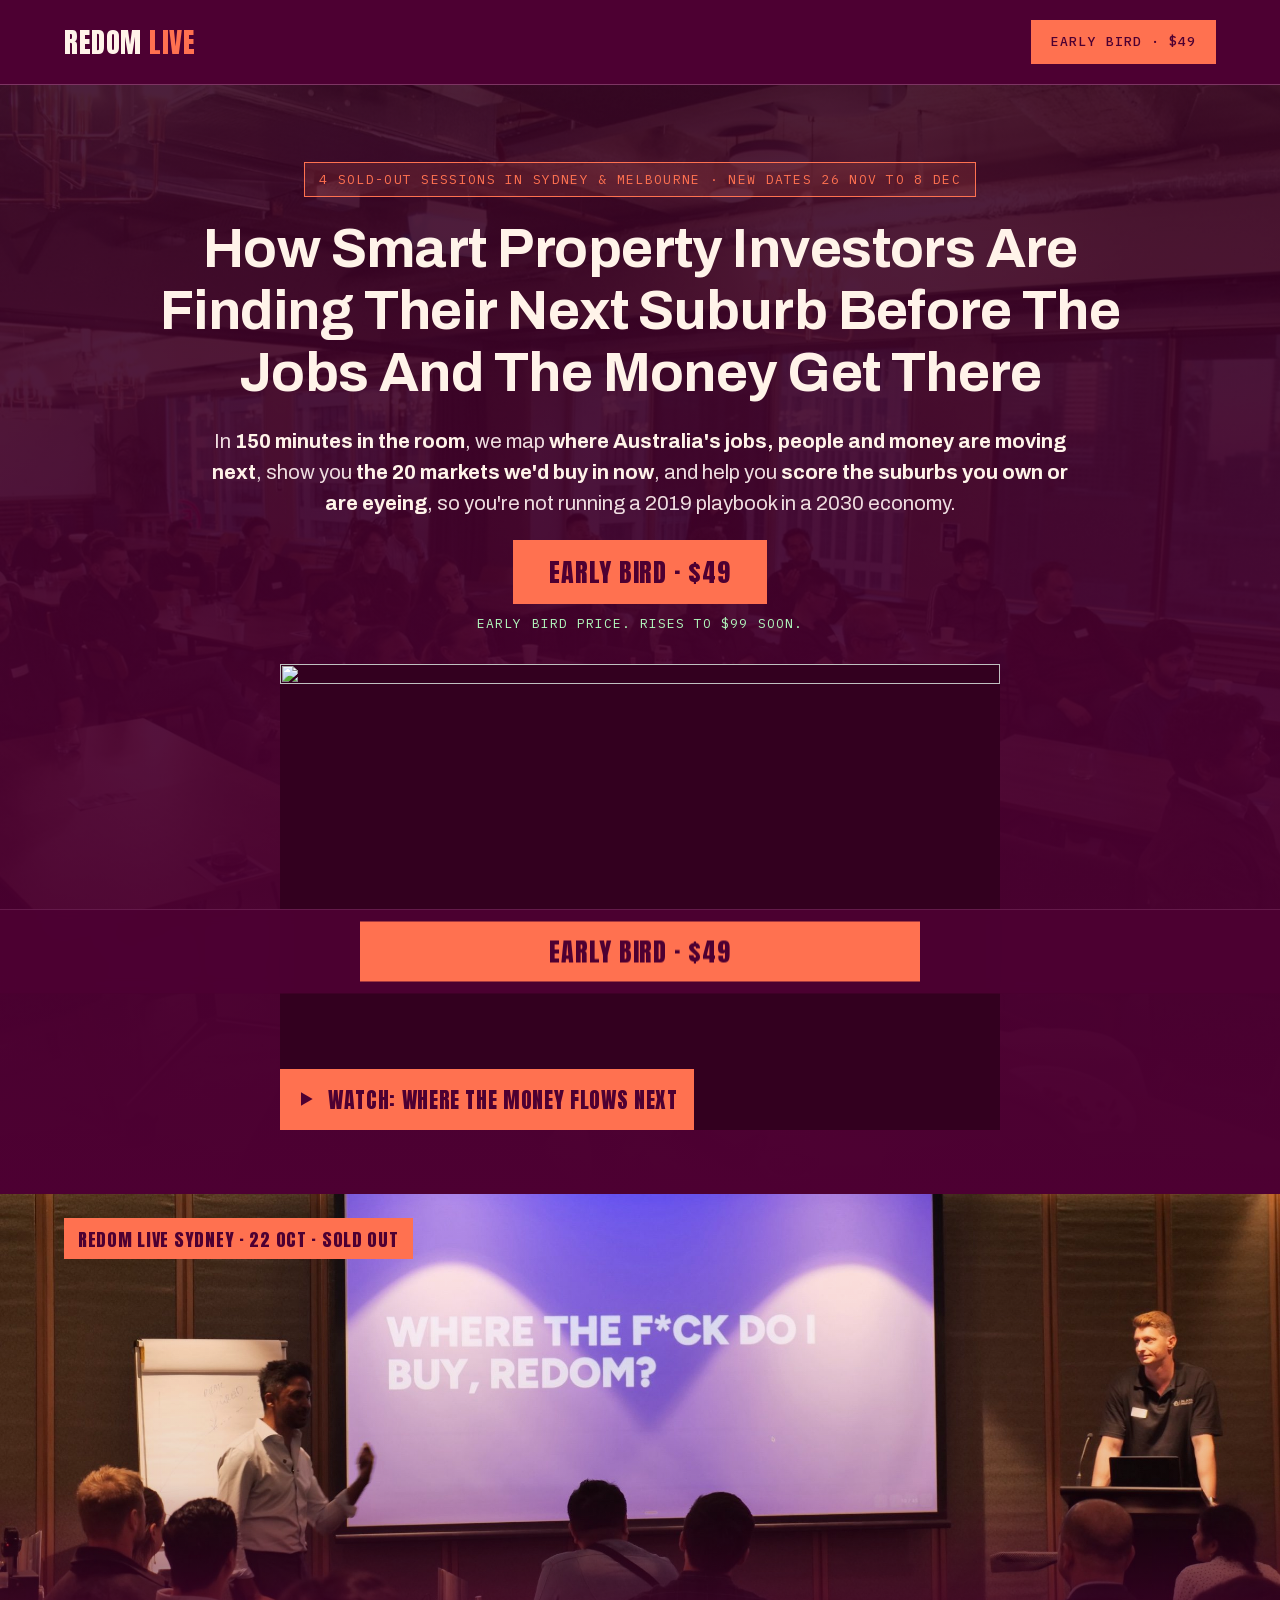
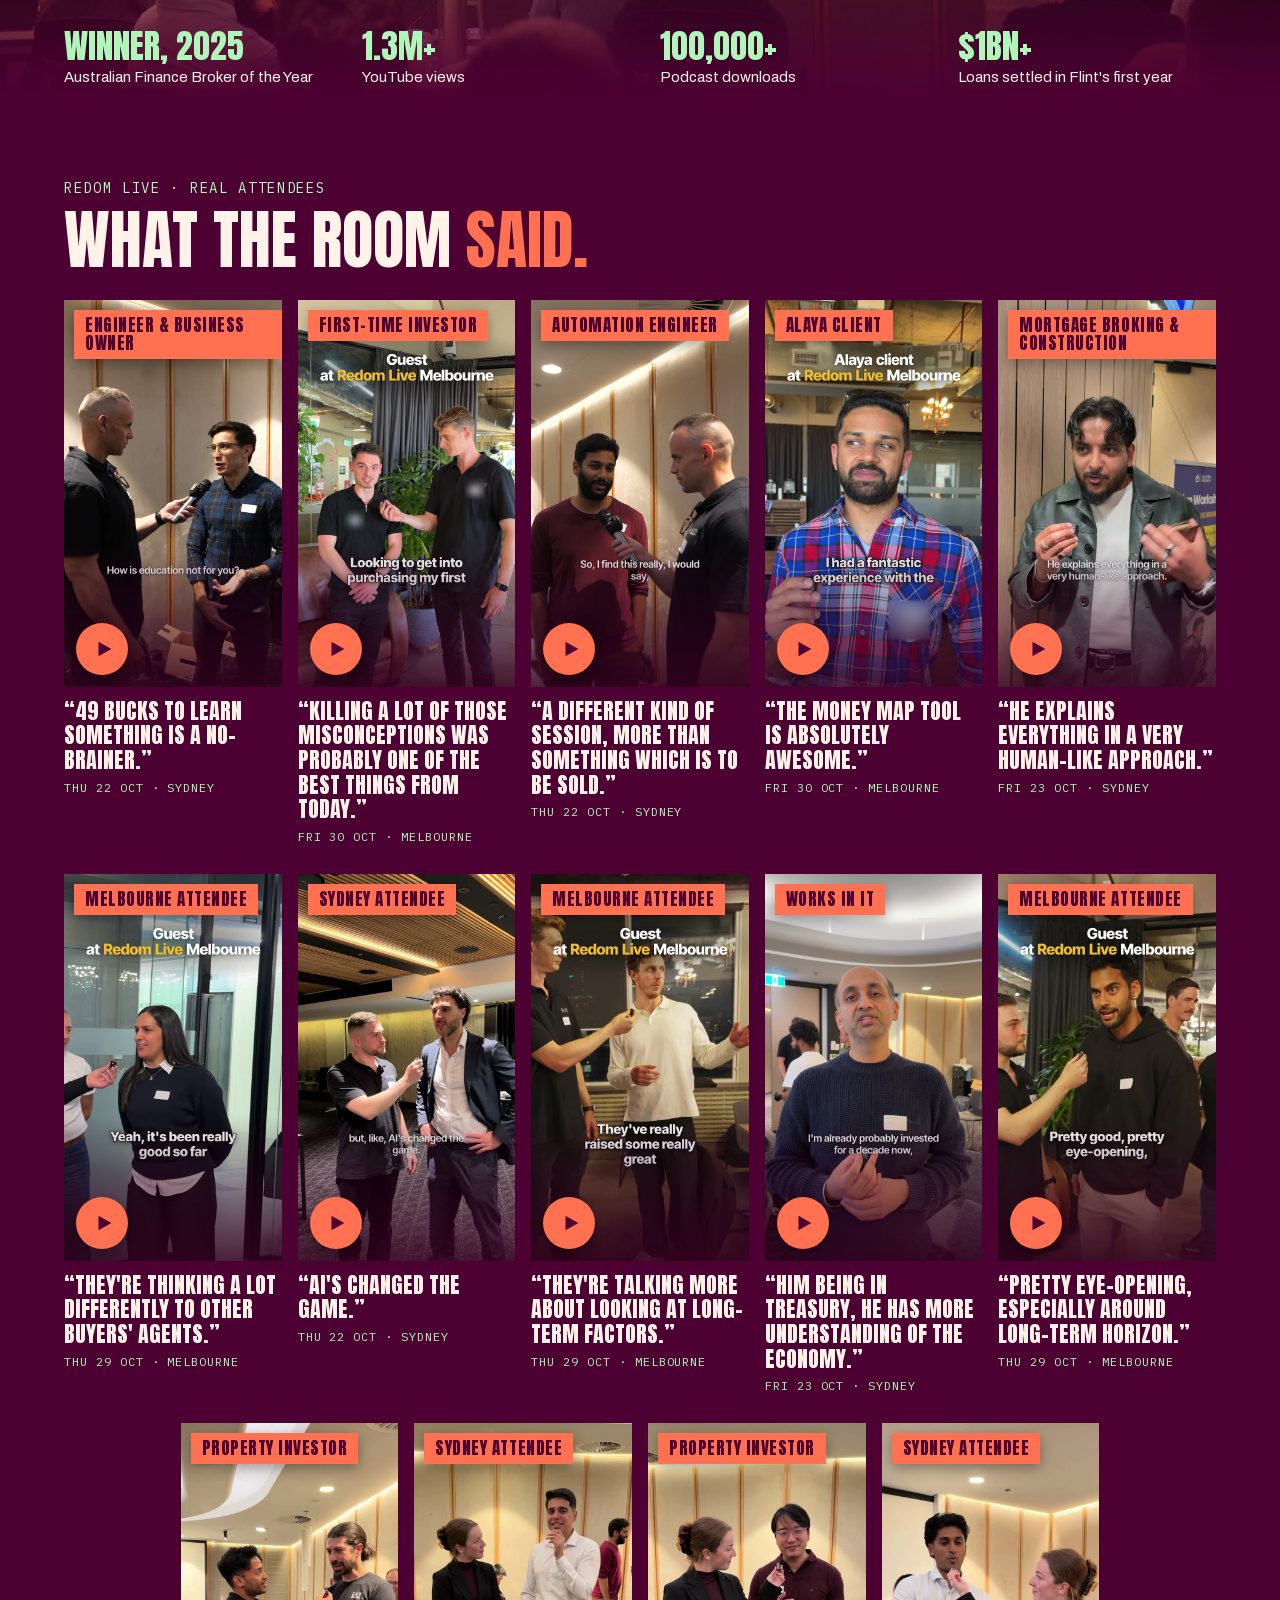
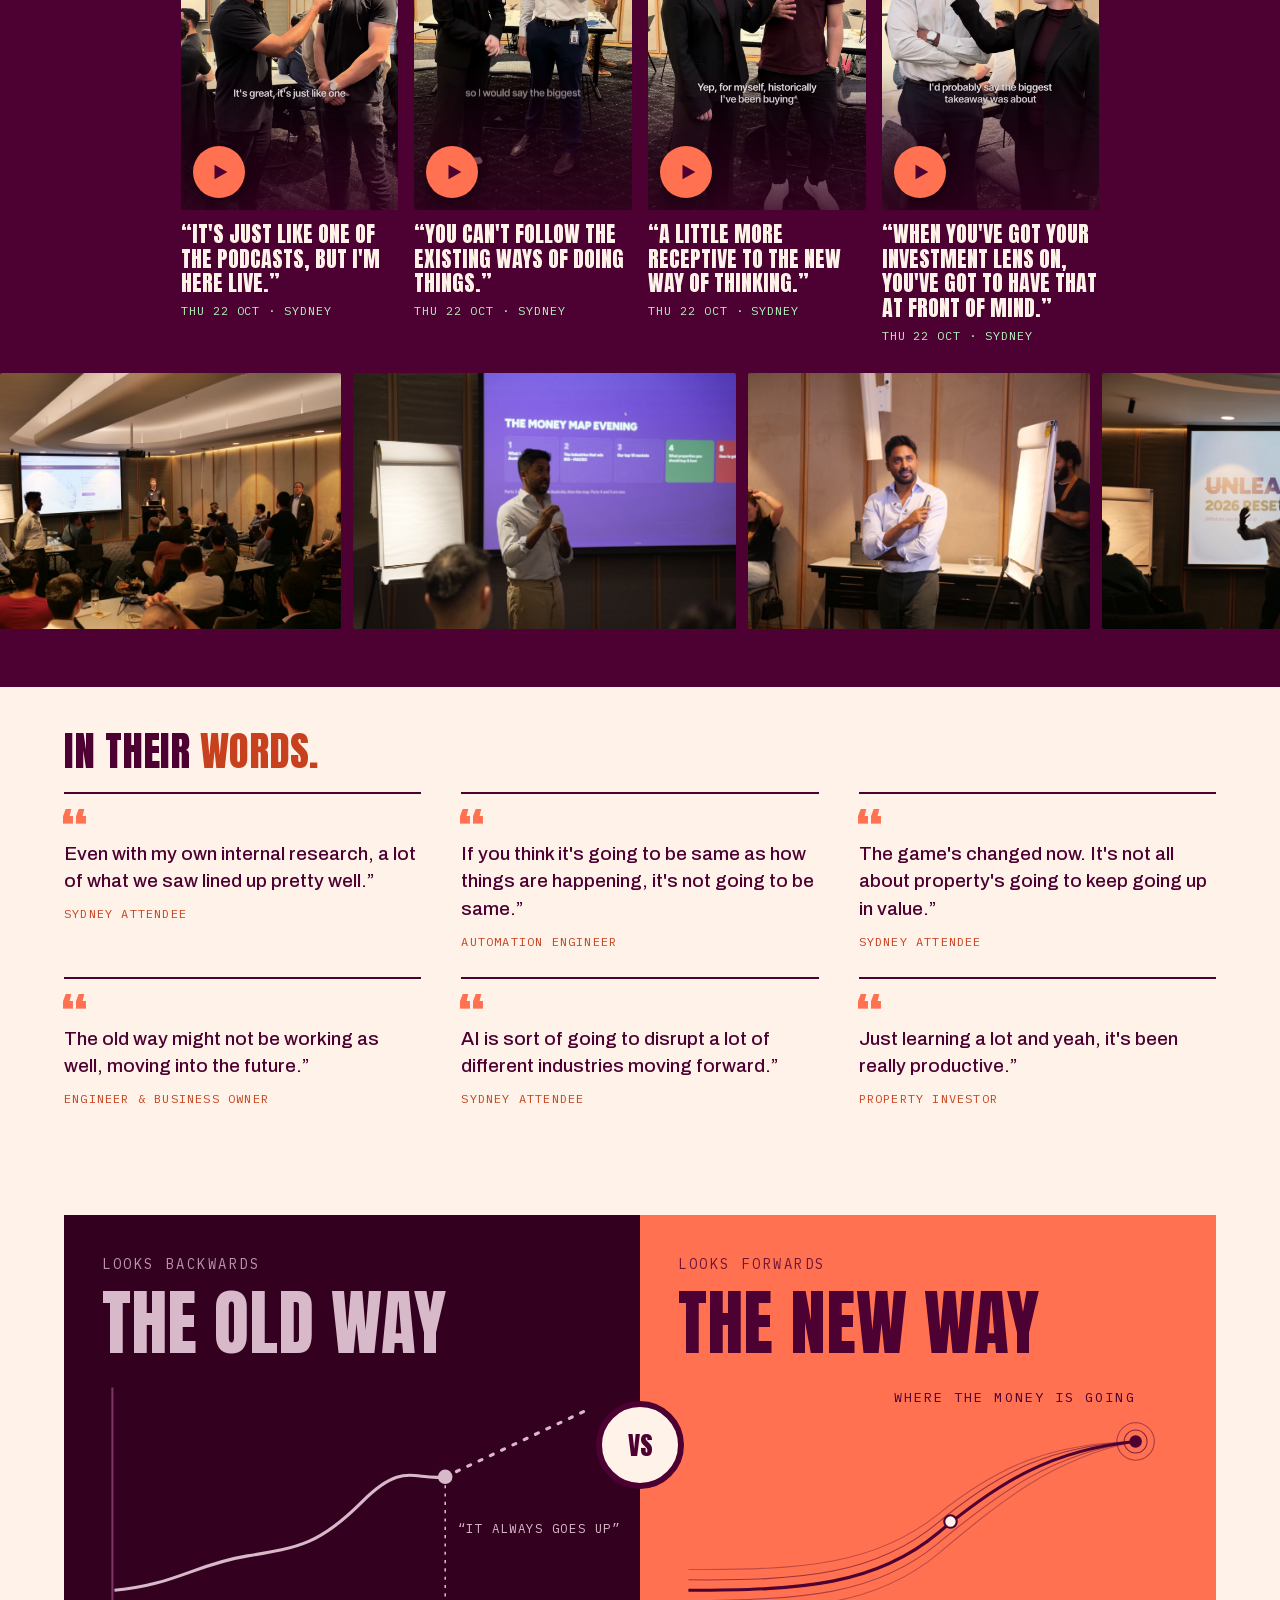
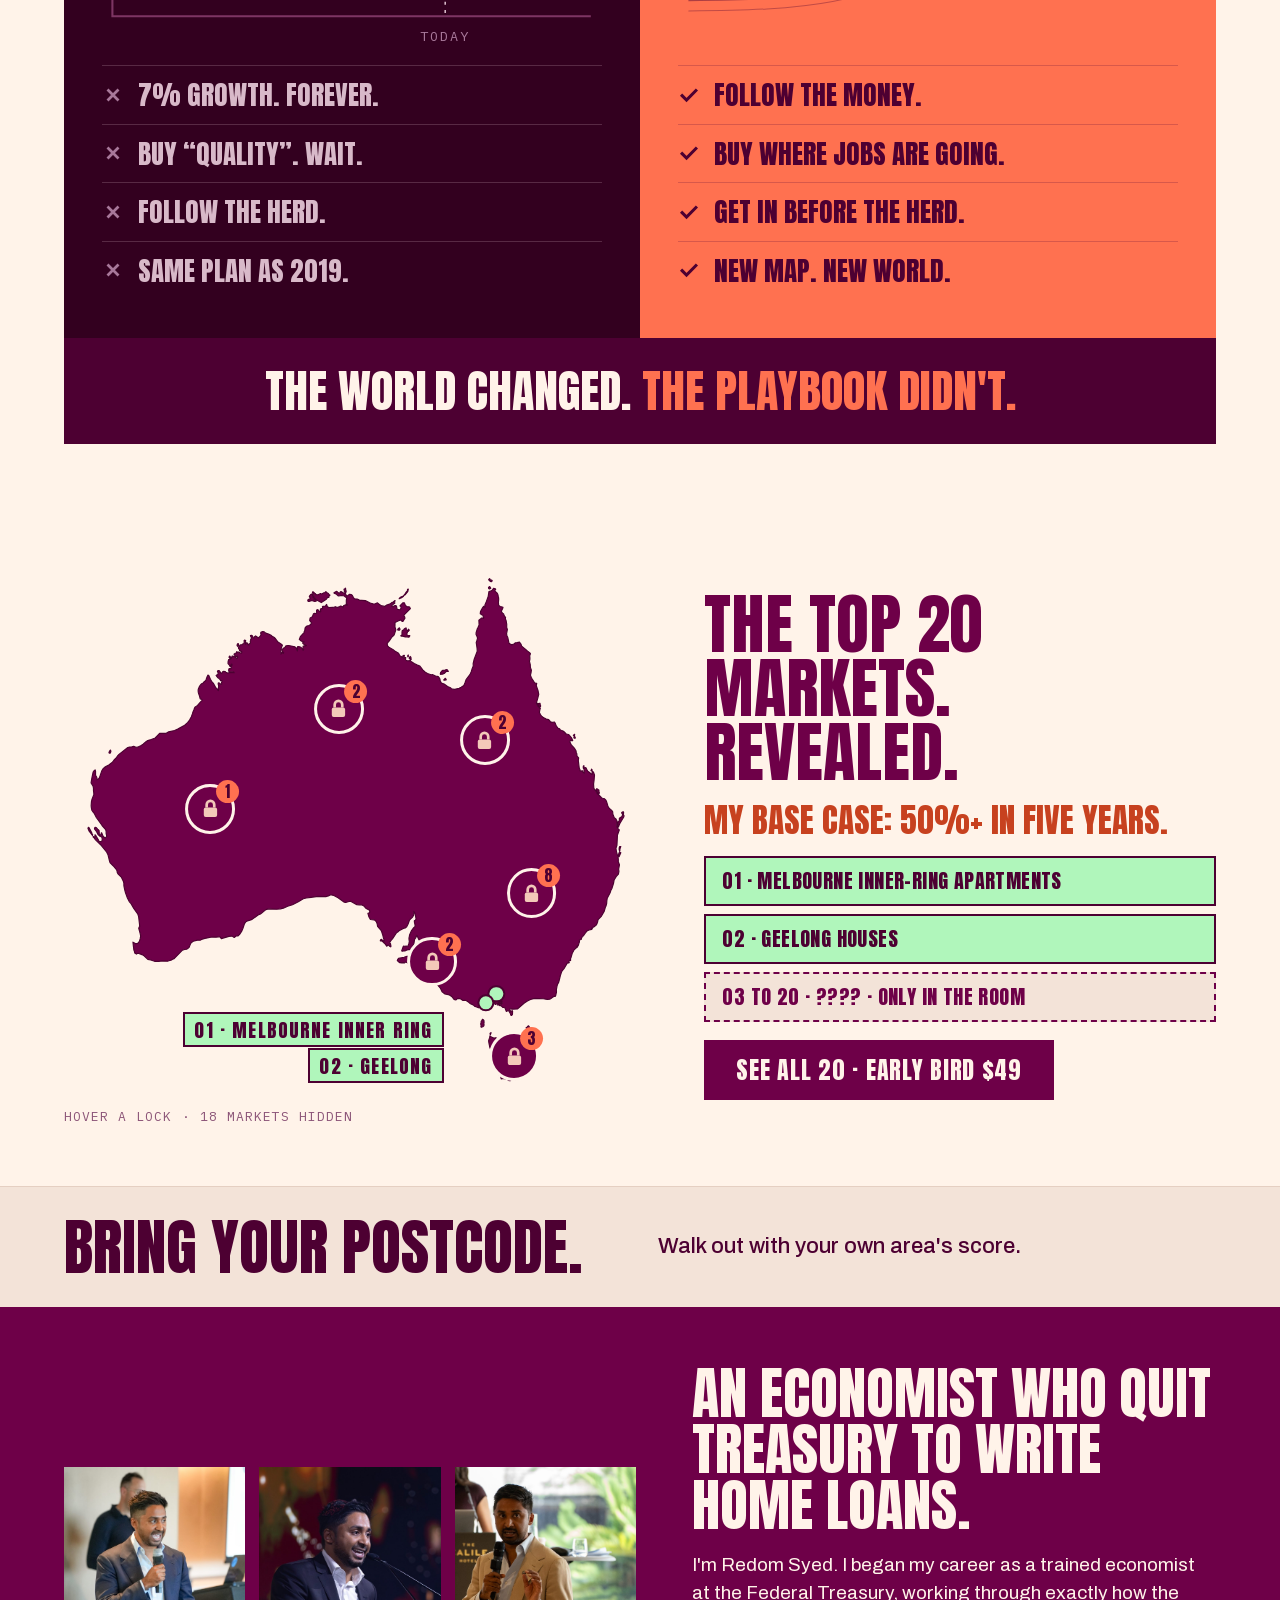
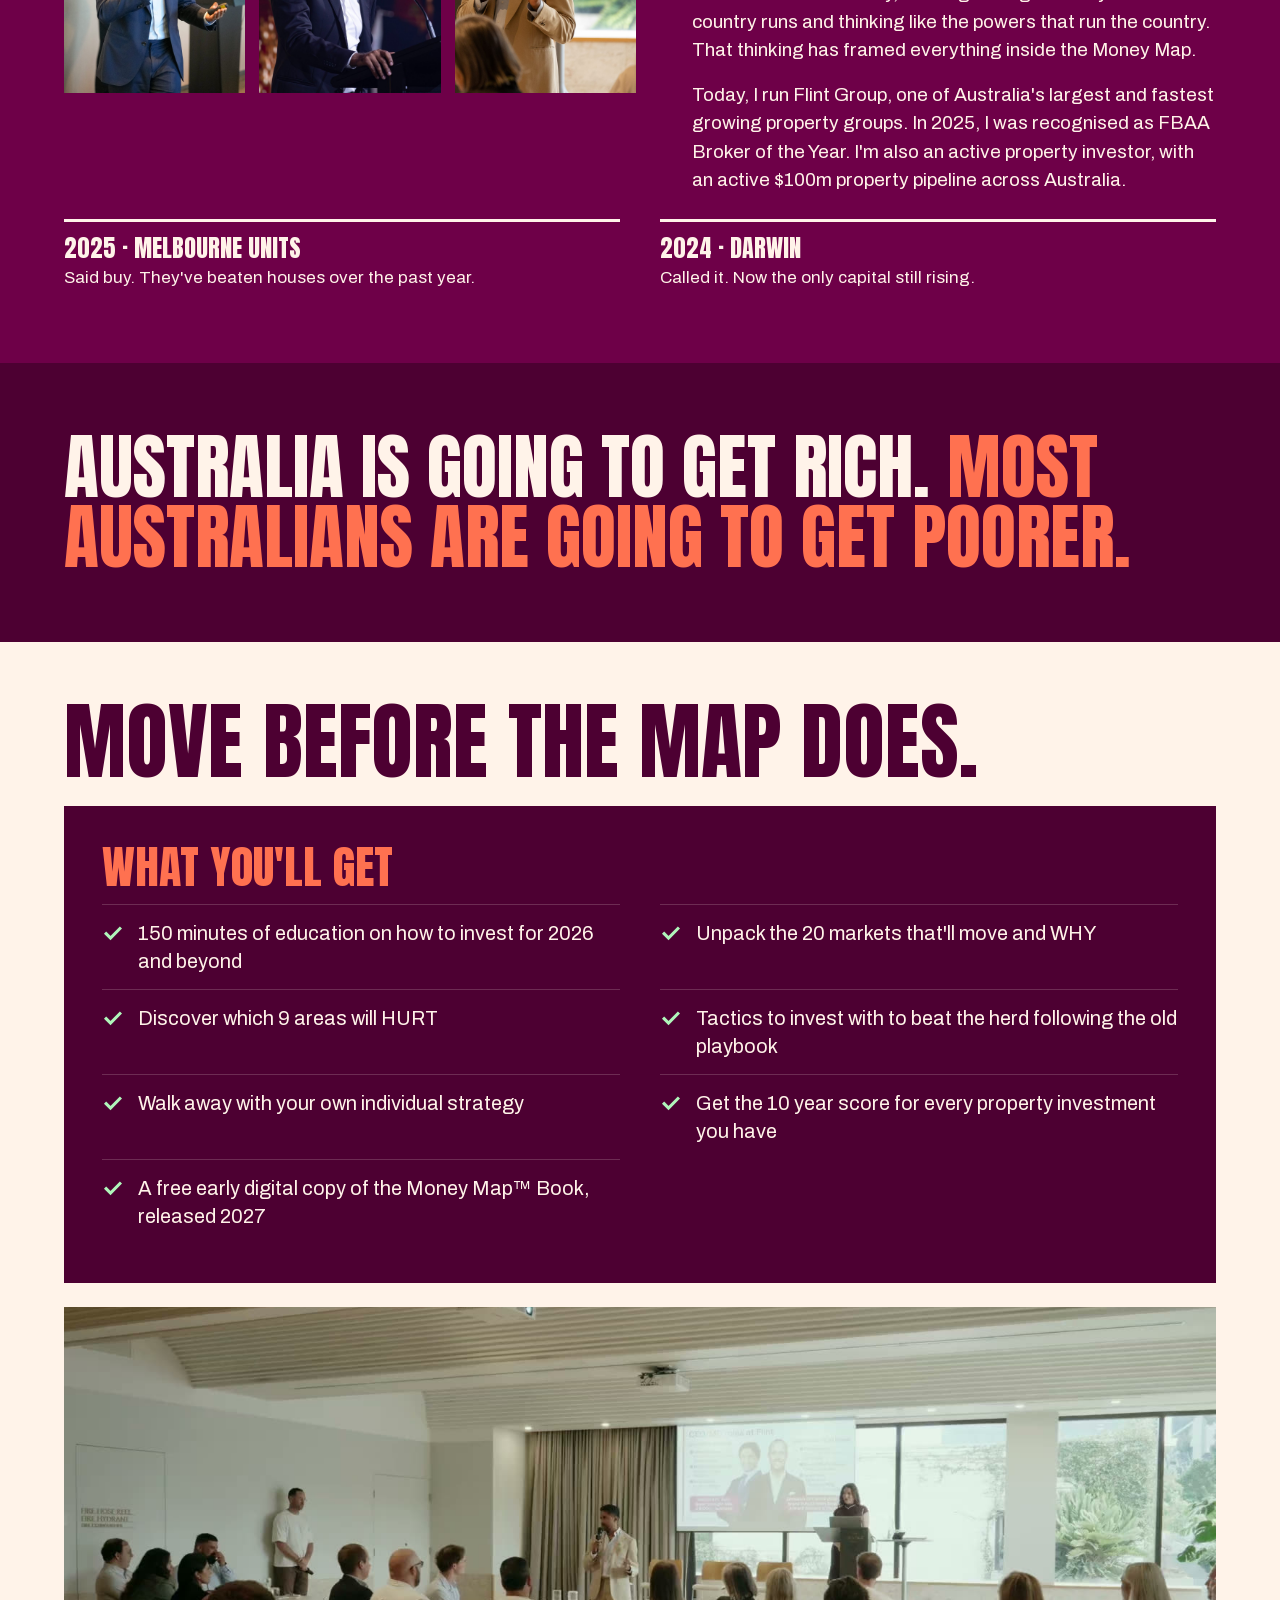
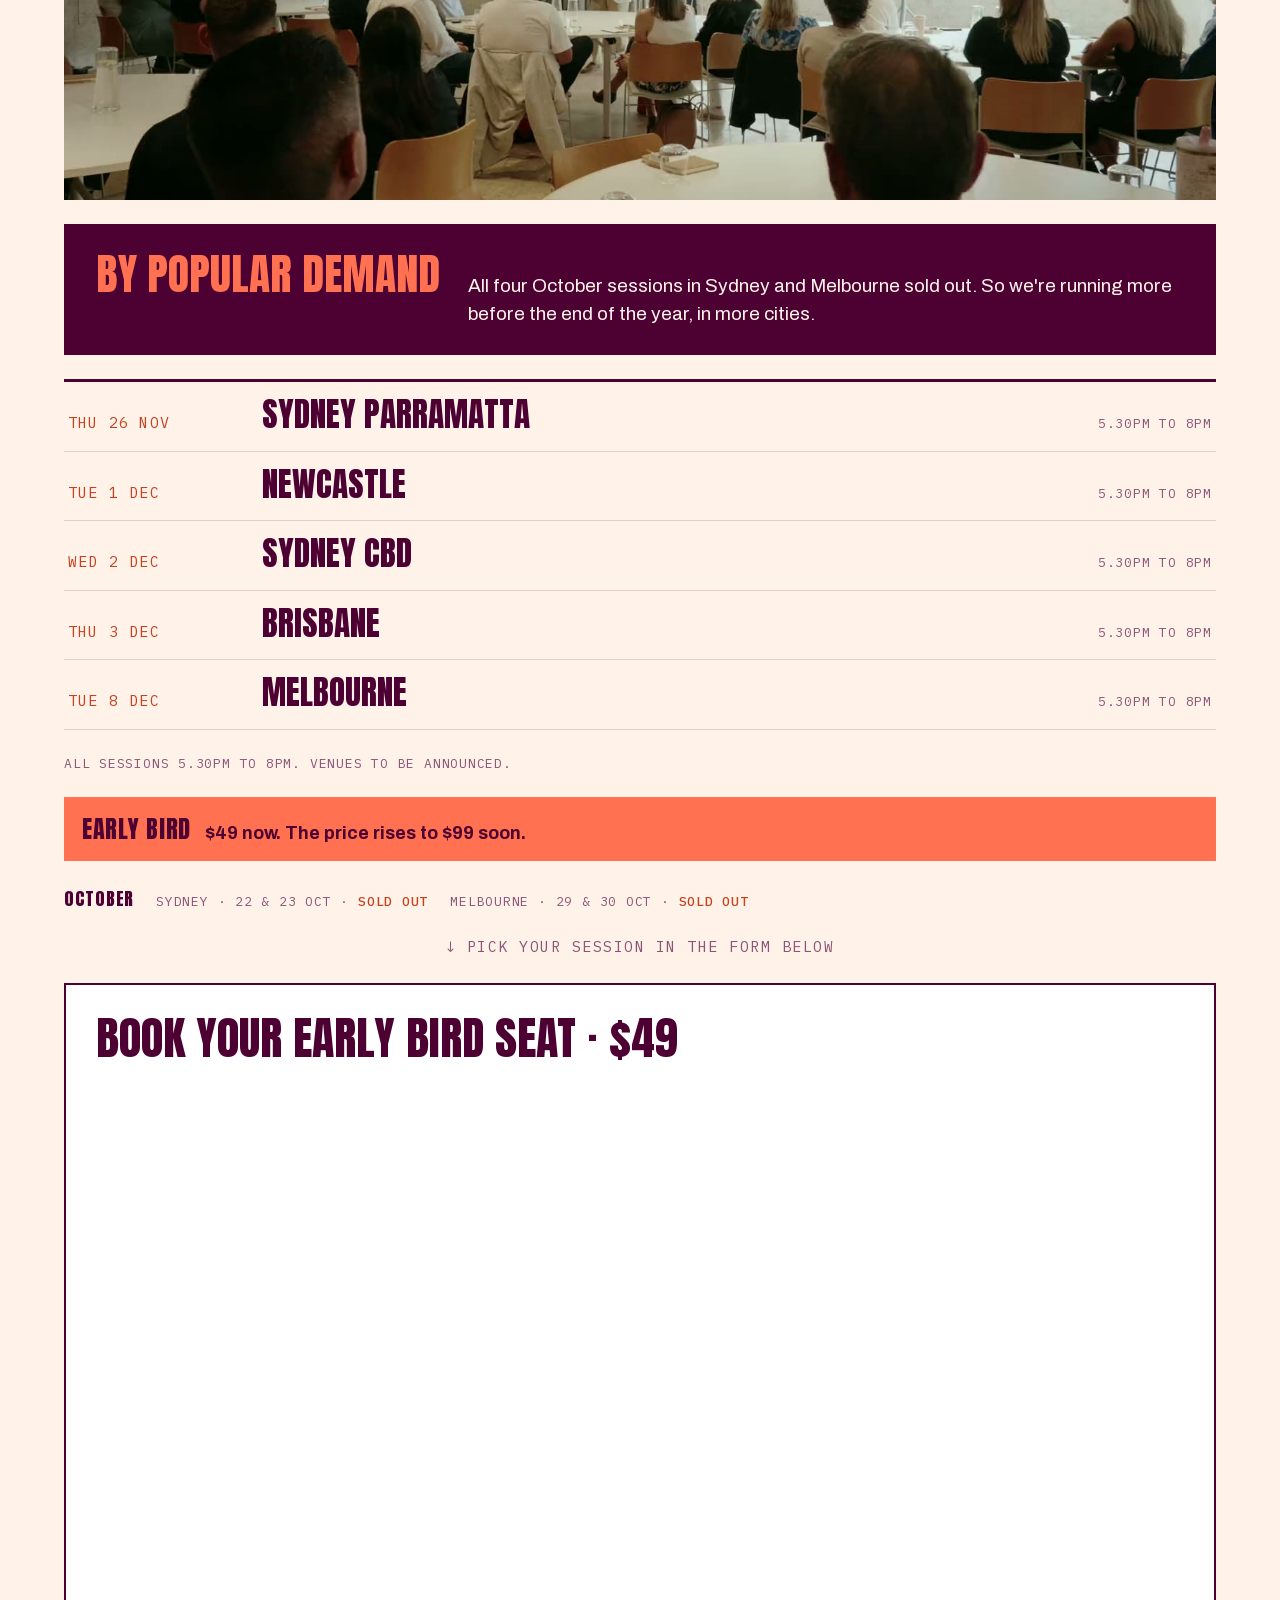
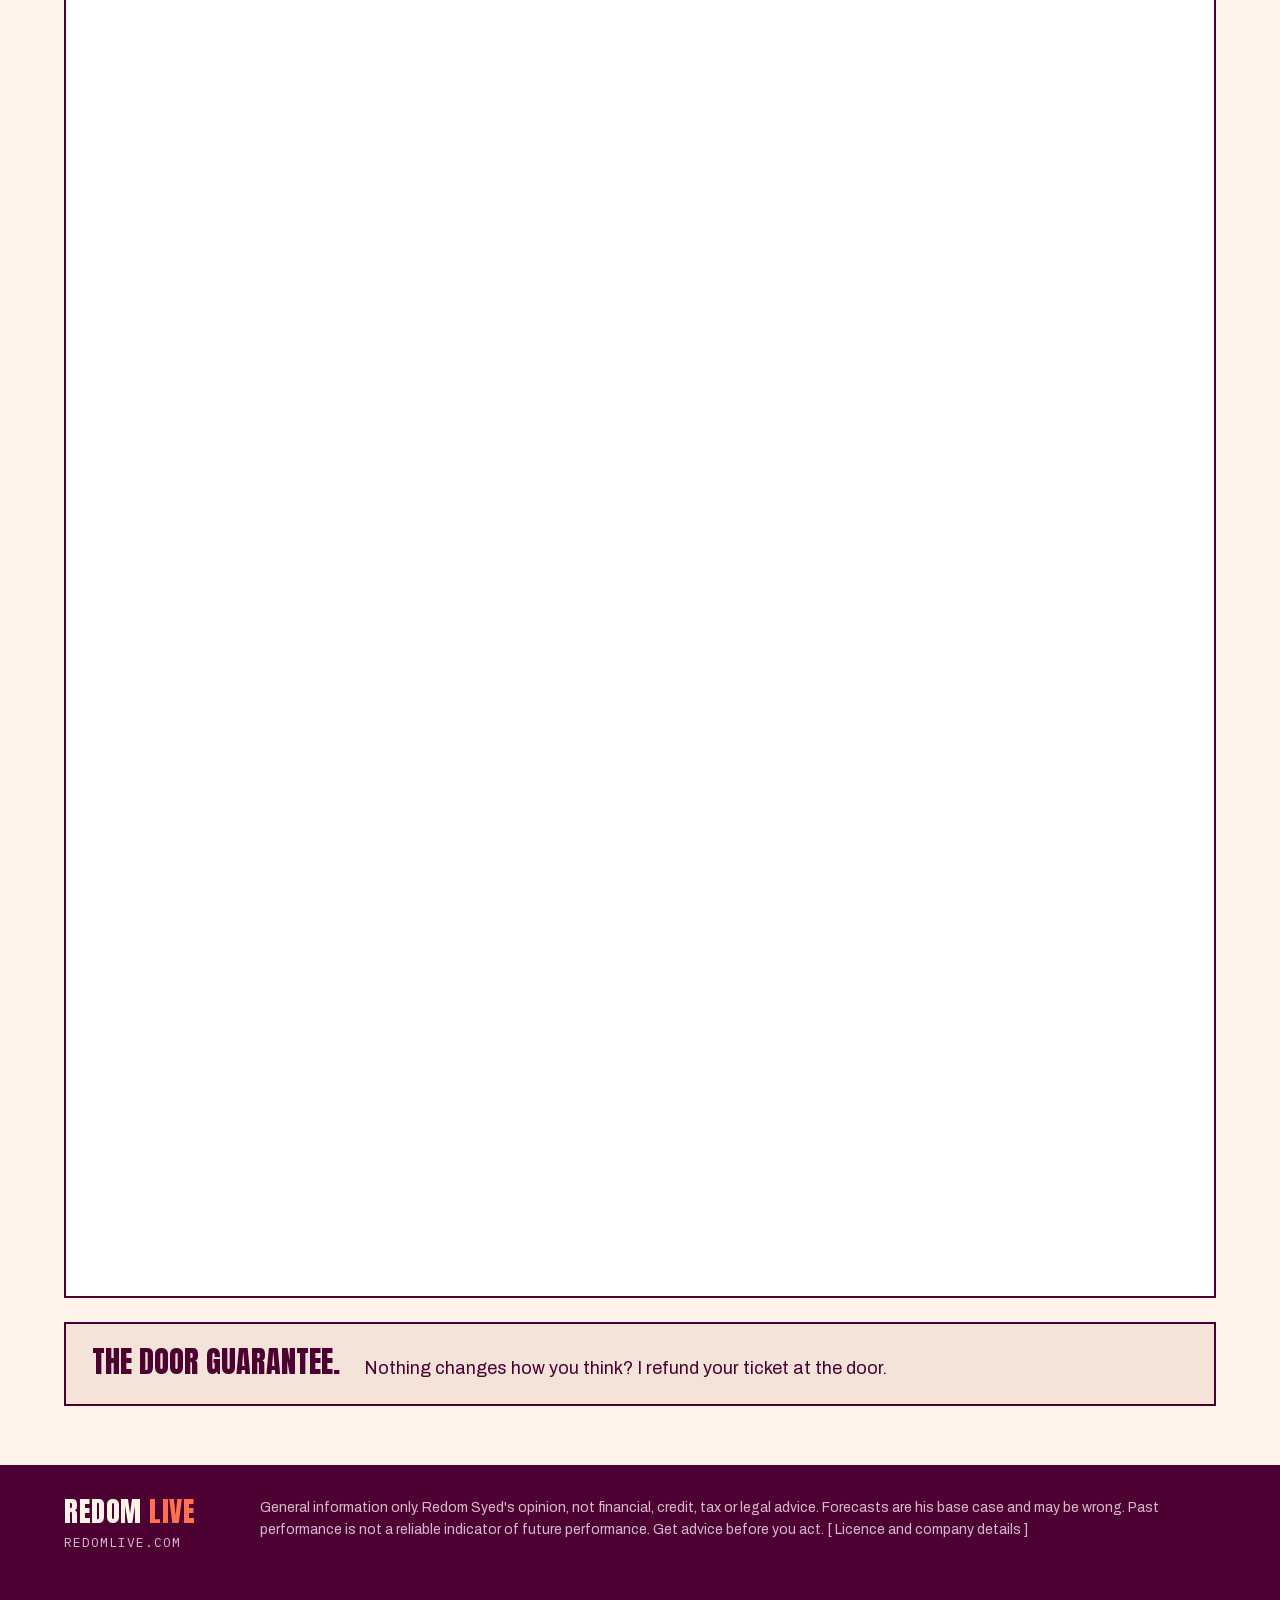
==== commit 9e221ae9: "Testimonials: all 14 clips laid out in a grid, no scrolling Co-Authored-By: Claude Opus 5.5 <noreply" ====
--- a/src/index.html
+++ b/src/index.html
@@ -374,7 +374,8 @@
 .past-k{font-family:'Anton','Impact',sans-serif;font-size:18px;letter-spacing:.04em;color:#4D0032}
 .past-row b{font-weight:500;color:#C7411F}
 .past-item{white-space:nowrap}
-.tgrid{display:grid;grid-auto-flow:column;grid-template-rows:auto auto;grid-auto-columns:calc((100% - 64px) / 5);gap:28px 16px;overflow-x:auto;scroll-snap-type:x mandatory;scrollbar-width:none;scroll-behavior:smooth;align-items:start}.tgrid::-webkit-scrollbar{display:none}
+.tgrid{display:flex;flex-wrap:wrap;justify-content:center;align-items:flex-start;gap:28px 16px}
+.tgrid>.tcard{flex:0 0 calc((100% - 64px) / 5)}.tgrid::-webkit-scrollbar{display:none}
 .tcard{scroll-snap-align:start}
 .tnav{display:flex;gap:10px}.tnav button{width:48px;height:48px;border-radius:50%;border:2px solid #FF7150;background:transparent;color:#FF7150;font-size:22px;line-height:1;cursor:pointer}.tnav button:hover{background:#FF7150;color:#4D0032}
 .tcard{margin:0;display:flex;flex-direction:column;gap:12px;min-width:0}
@@ -388,8 +389,8 @@
 .tcard figcaption span{font-family:'IBM Plex Mono',ui-monospace,monospace;font-size:12px;letter-spacing:.08em;text-transform:uppercase;color:#D8B9C9}
 .tquote-box{aspect-ratio:9/16;background:#6E0048;border:2px solid #FF7150;display:flex;align-items:center;padding:24px;box-sizing:border-box}
 .tquote-box q{font-size:30px;color:#FFF3E9}
-@media (max-width:1000px){.tgrid{grid-auto-columns:calc((100% - 32px) / 3.2)}}
-@media (max-width:760px){.tgrid{grid-auto-columns:calc((100% - 52px) / 2.1);gap:20px 12px;margin:0 -20px;padding:0 20px 8px;scroll-padding:0 20px}.tcard q{font-size:16px}.tind{font-size:12px;padding:5px 7px 4px;left:6px;top:6px}.tplay{width:40px;height:40px;left:8px;bottom:8px}.tcard .tday{font-size:10px}.tnav{display:none}}
+@media (max-width:1000px){.tgrid>.tcard{flex-basis:calc((100% - 32px) / 3)}}
+@media (max-width:760px){.tgrid{gap:22px 12px}.tgrid>.tcard{flex-basis:calc((100% - 12px) / 2)}.tcard q{font-size:16px}.tind{font-size:12px;padding:5px 7px 4px;left:6px;top:6px}.tplay{width:40px;height:40px;left:8px;bottom:8px}.tcard .tday{font-size:10px}.tnav{display:none}}
 .vsl:hover .vsl-bar{background:#FF8F74!important}.vsl:focus-visible{outline:3px solid #FF7150;outline-offset:4px}
 </style>
 </head>
@@ -442,7 +443,6 @@
 <div style="font-family: 'IBM Plex Mono', ui-monospace, monospace; font-size: 14px; letter-spacing: 0.12em; text-transform: uppercase; color: #B0F6BB">REDOM LIVE · Real attendees</div>
 <h2 style="margin: 0; font-family: 'Anton', 'Impact', sans-serif; font-weight: 400; font-size: clamp(40px, 5vw, 70px); line-height: 0.98; text-transform: uppercase">What the room <span style="color: #FF7150">said.</span></h2>
 </div>
-<div class="tnav" style="align-self: flex-end; margin-top: -64px"><button type="button" data-dir="-1" aria-label="Previous">&larr;</button><button type="button" data-dir="1" aria-label="Next">&rarr;</button></div>
 <div class="tgrid">
 <figure class="tcard">
 <div class="tvid"><span class="tind">Engineer &amp; business owner</span><video preload="none" playsinline poster="assets/testimonials/t8.jpg" src="assets/testimonials/t8.mp4"></video><button type="button" class="tplay" aria-label="Play: 49 bucks to learn something is a no-brainer."><svg viewBox="0 0 24 24" aria-hidden="true" style="width:22px;height:22px;margin-left:3px"><path d="M6 4l14 8-14 8z" fill="#4D0032"/></svg></button></div>
@@ -705,7 +705,6 @@
 /* Testimonials: tap to play with sound, one at a time; the file only loads on play */
 (function(){
   var cards=[].slice.call(document.querySelectorAll(".tcard")),grid=document.querySelector(".tgrid");
-  document.querySelectorAll(".tnav button").forEach(function(b){b.addEventListener("click",function(){var c=grid.querySelector(".tcard");grid.scrollBy({left:(c?c.offsetWidth+20:300)*Number(b.dataset.dir),behavior:"smooth"});});});
   cards.forEach(function(c){
     var v=c.querySelector("video"),b=c.querySelector(".tplay");
     if(!v||!b)return;
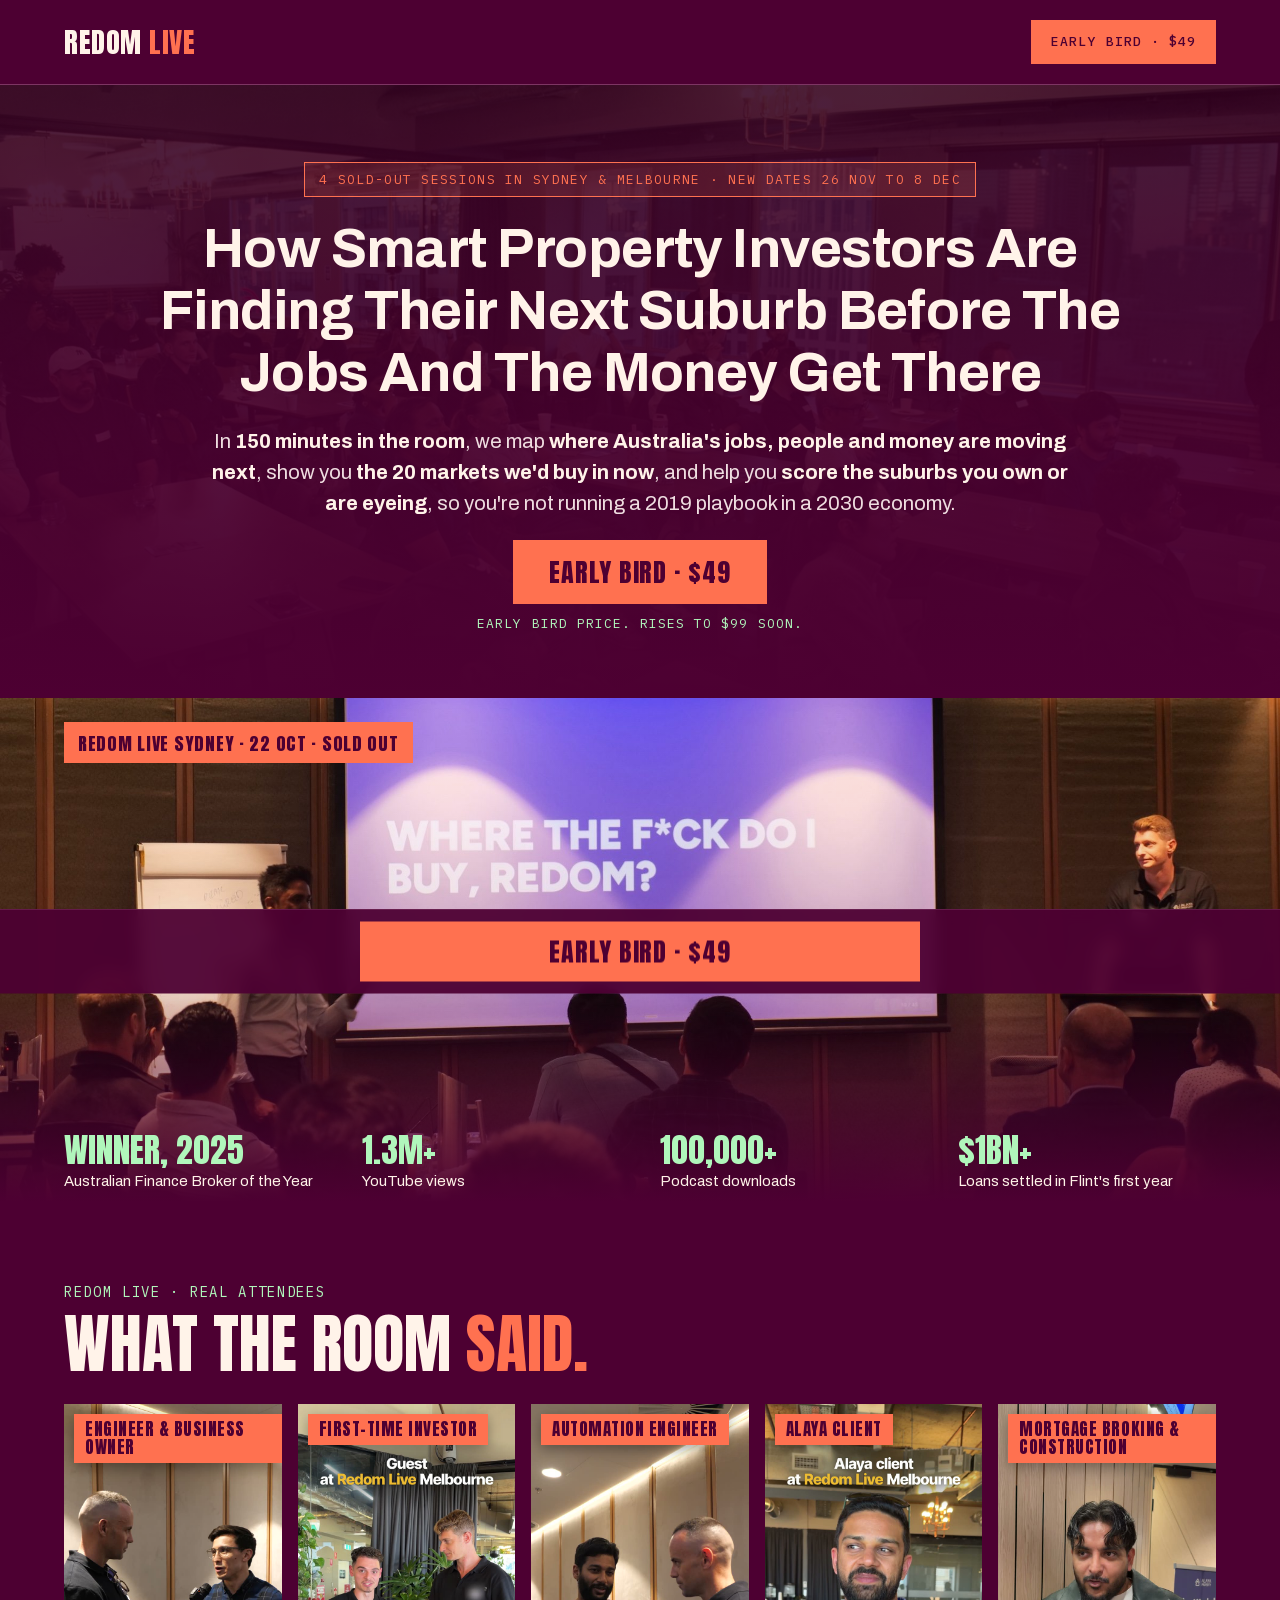
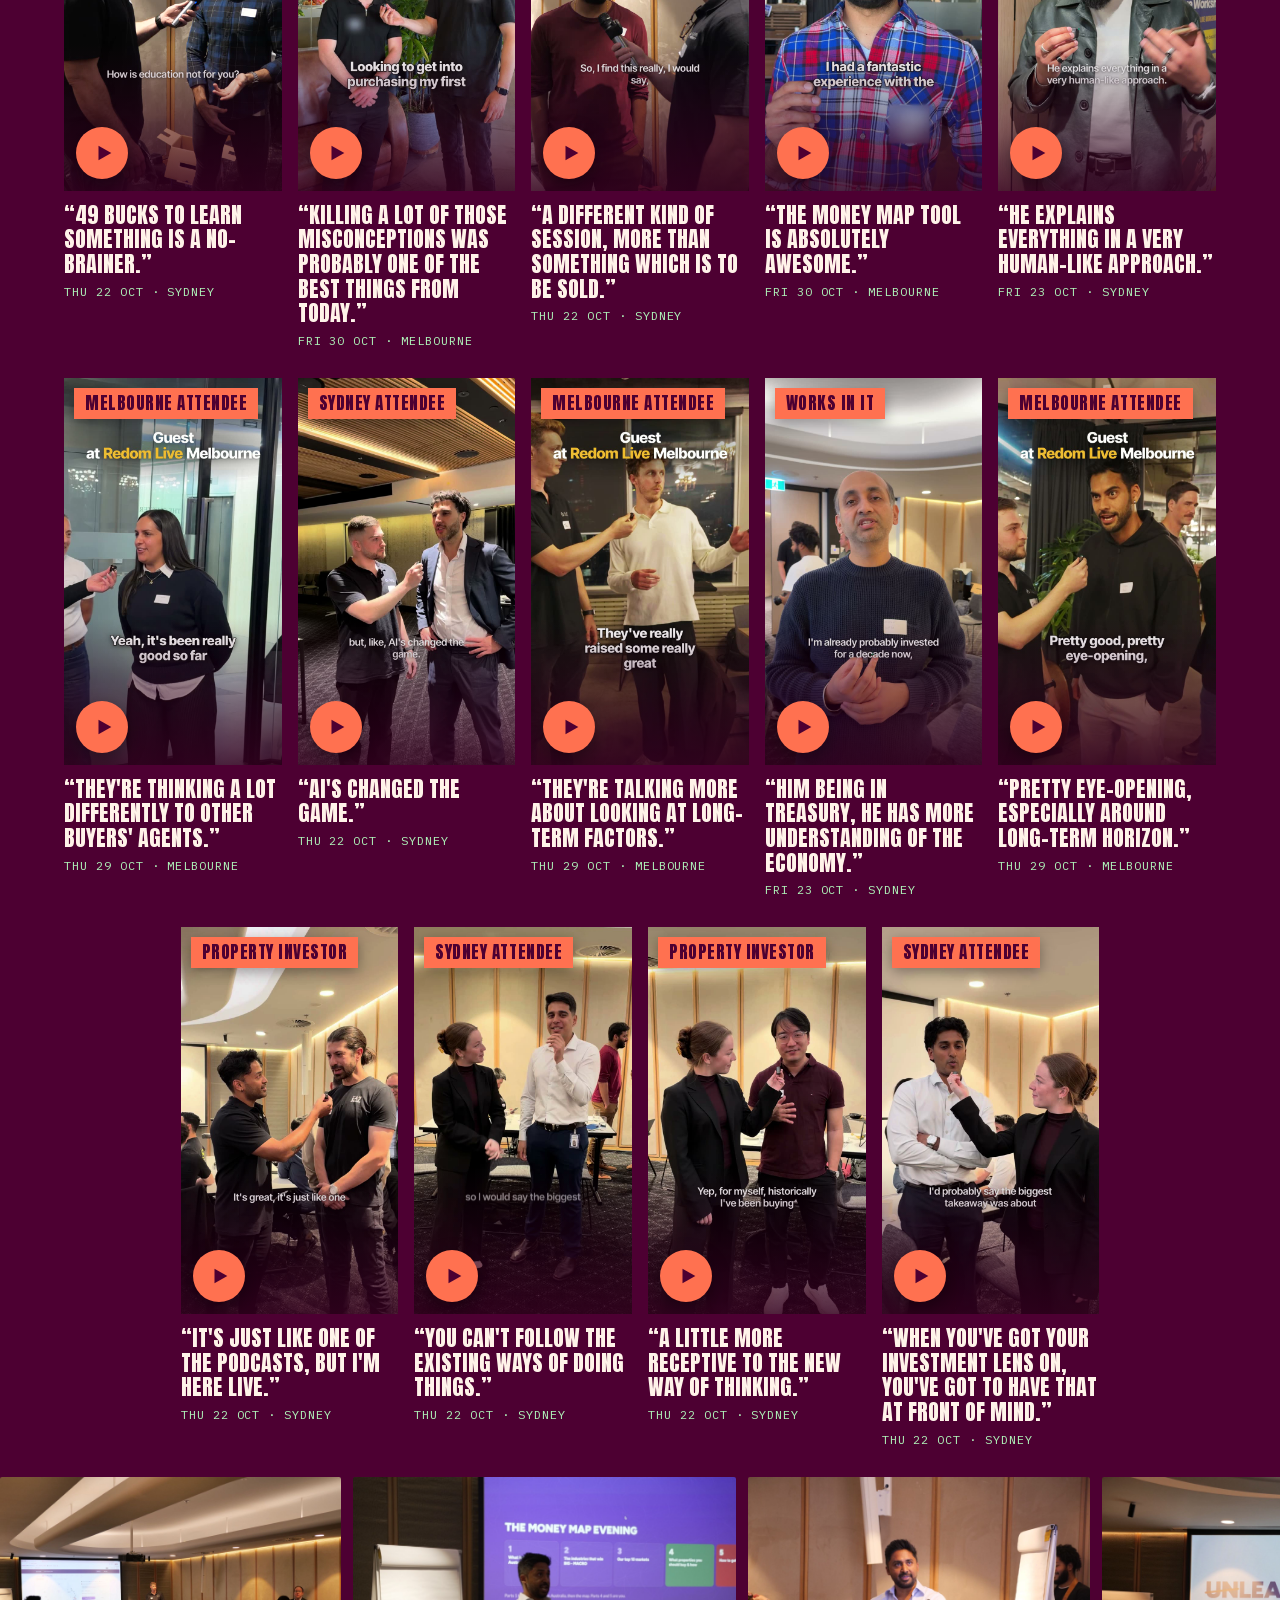
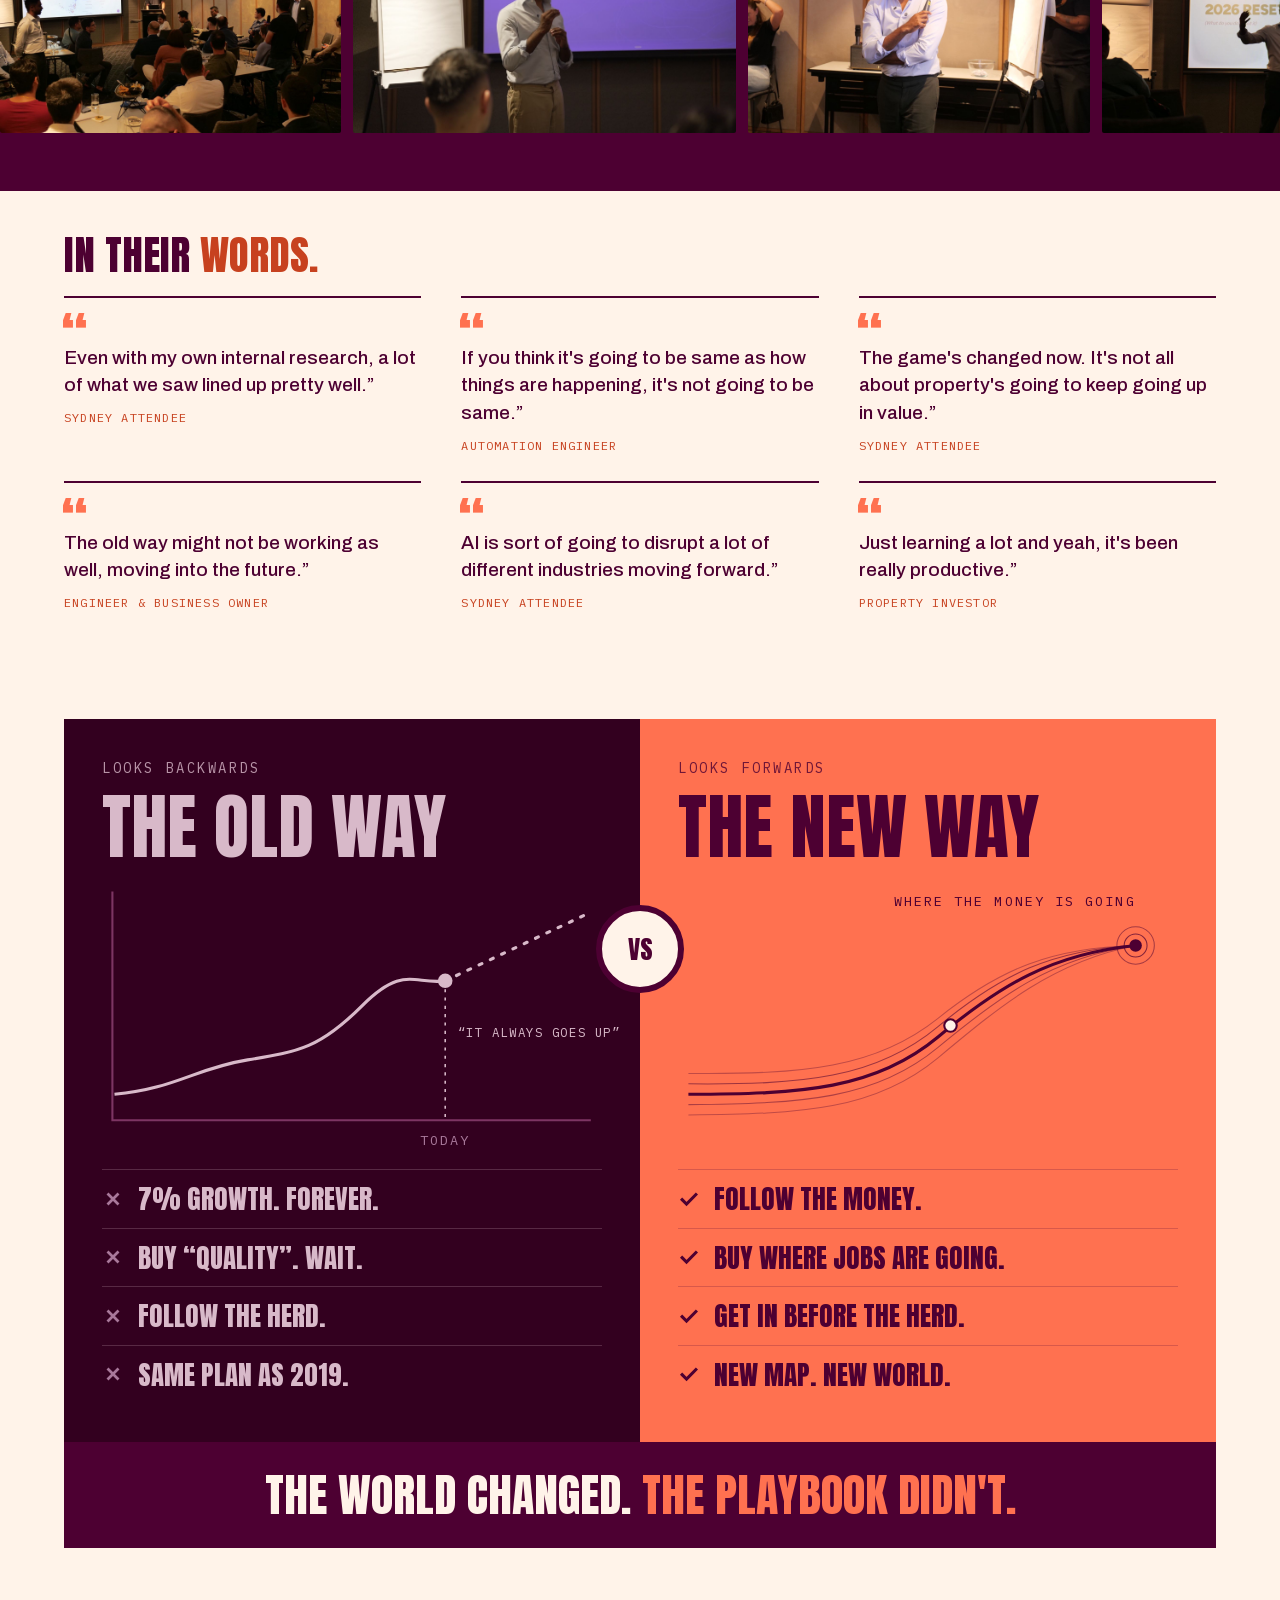
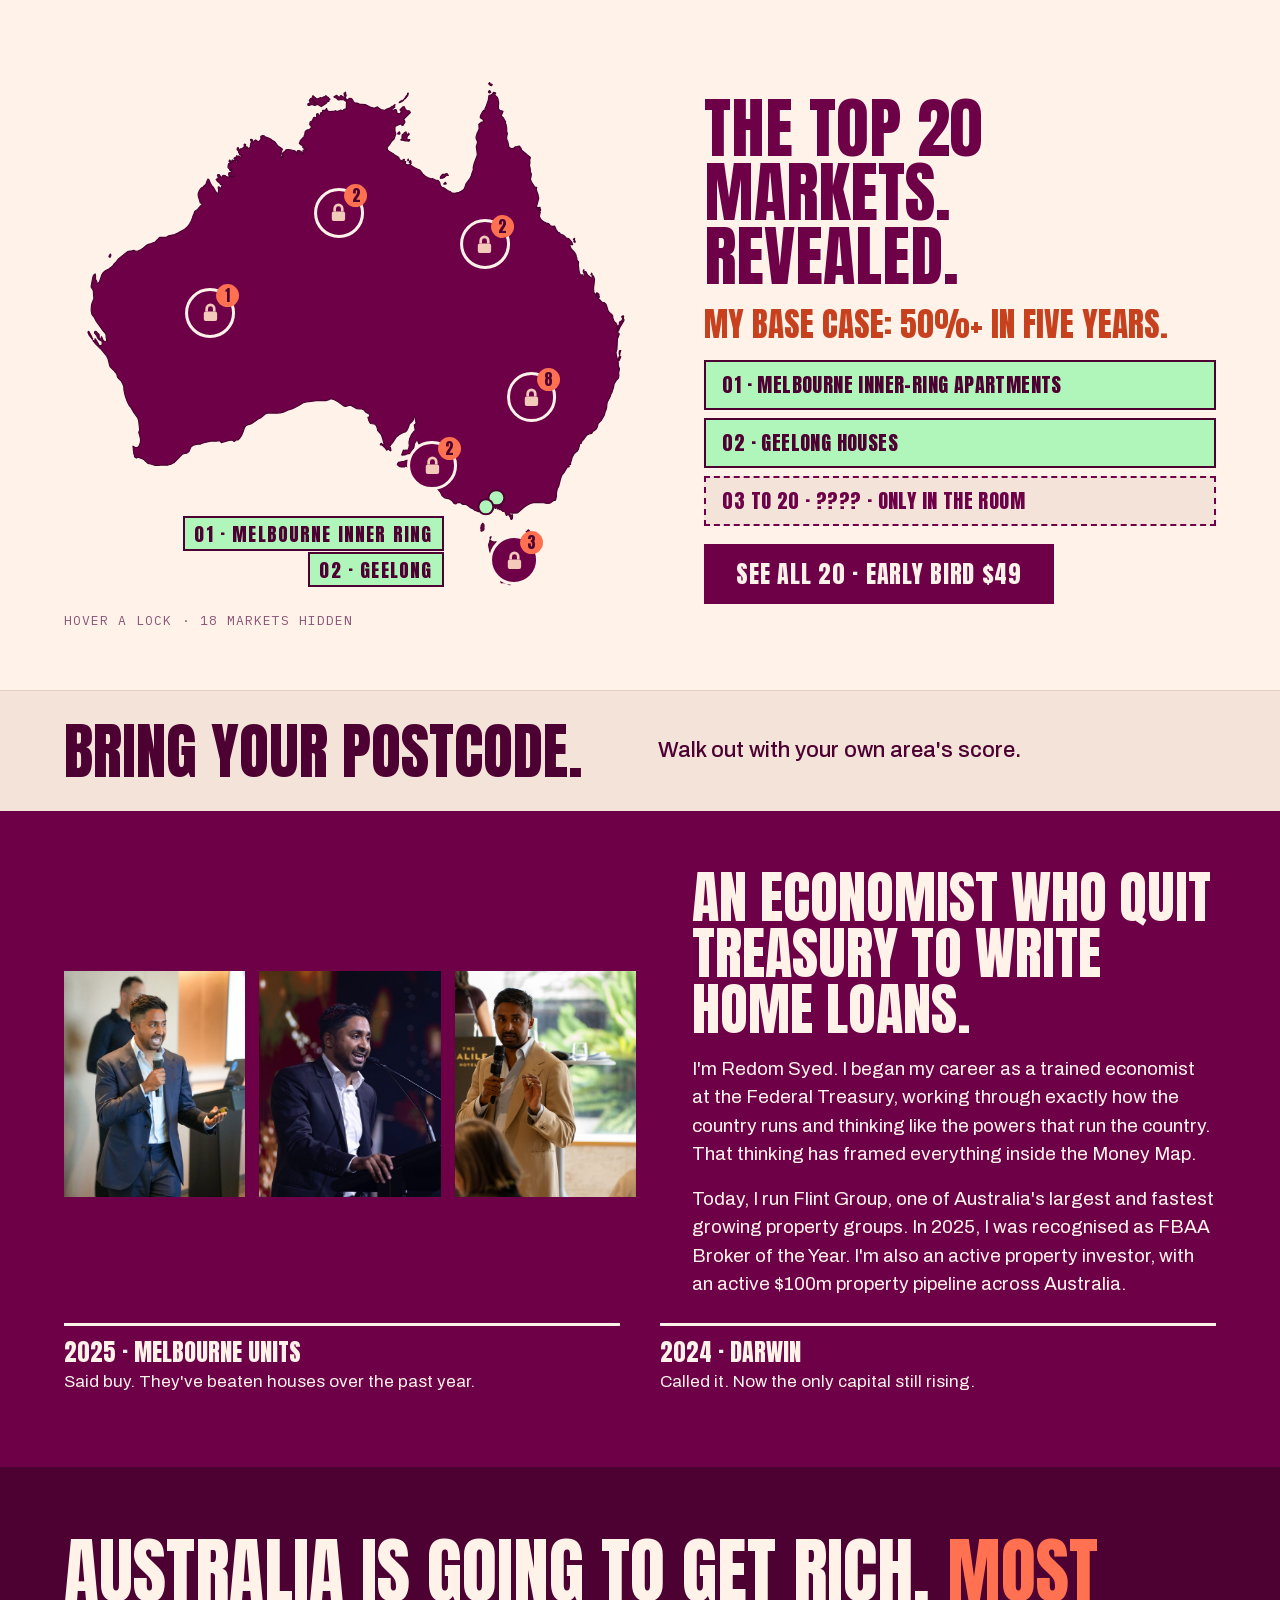
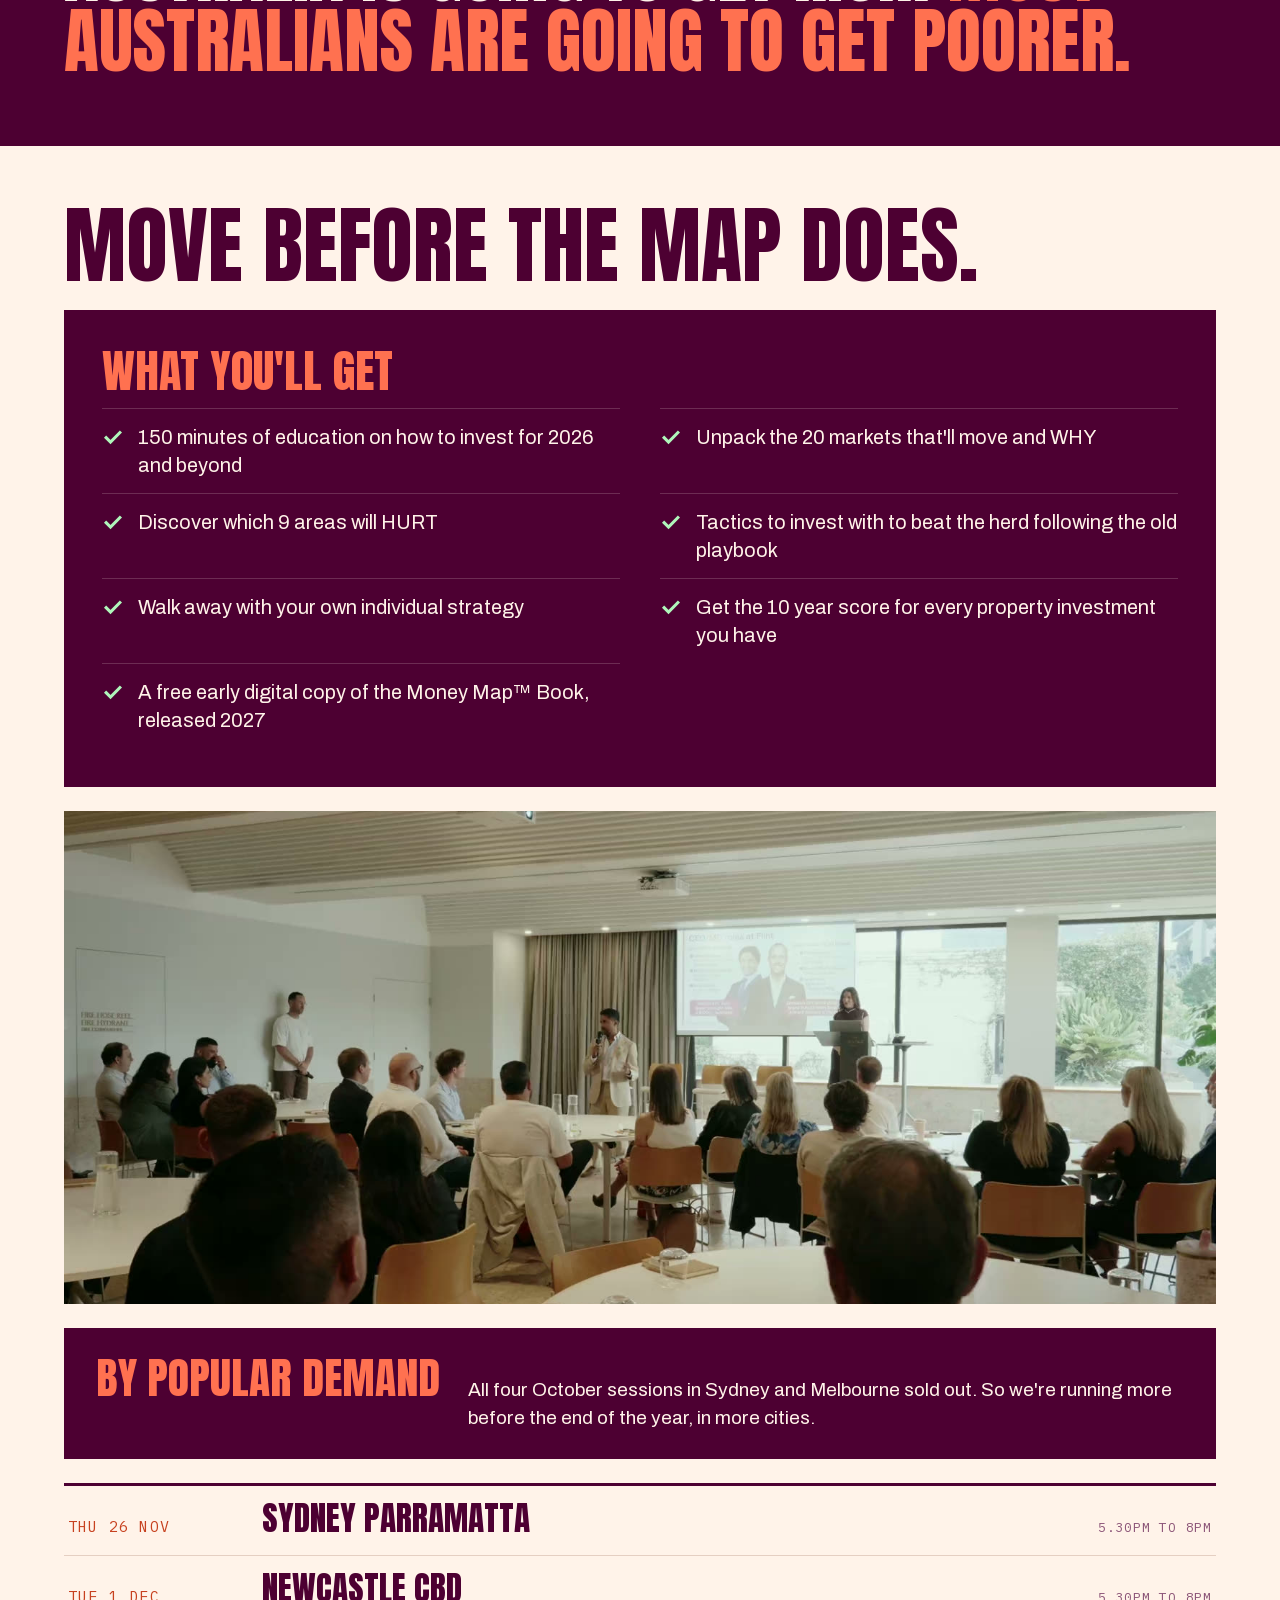
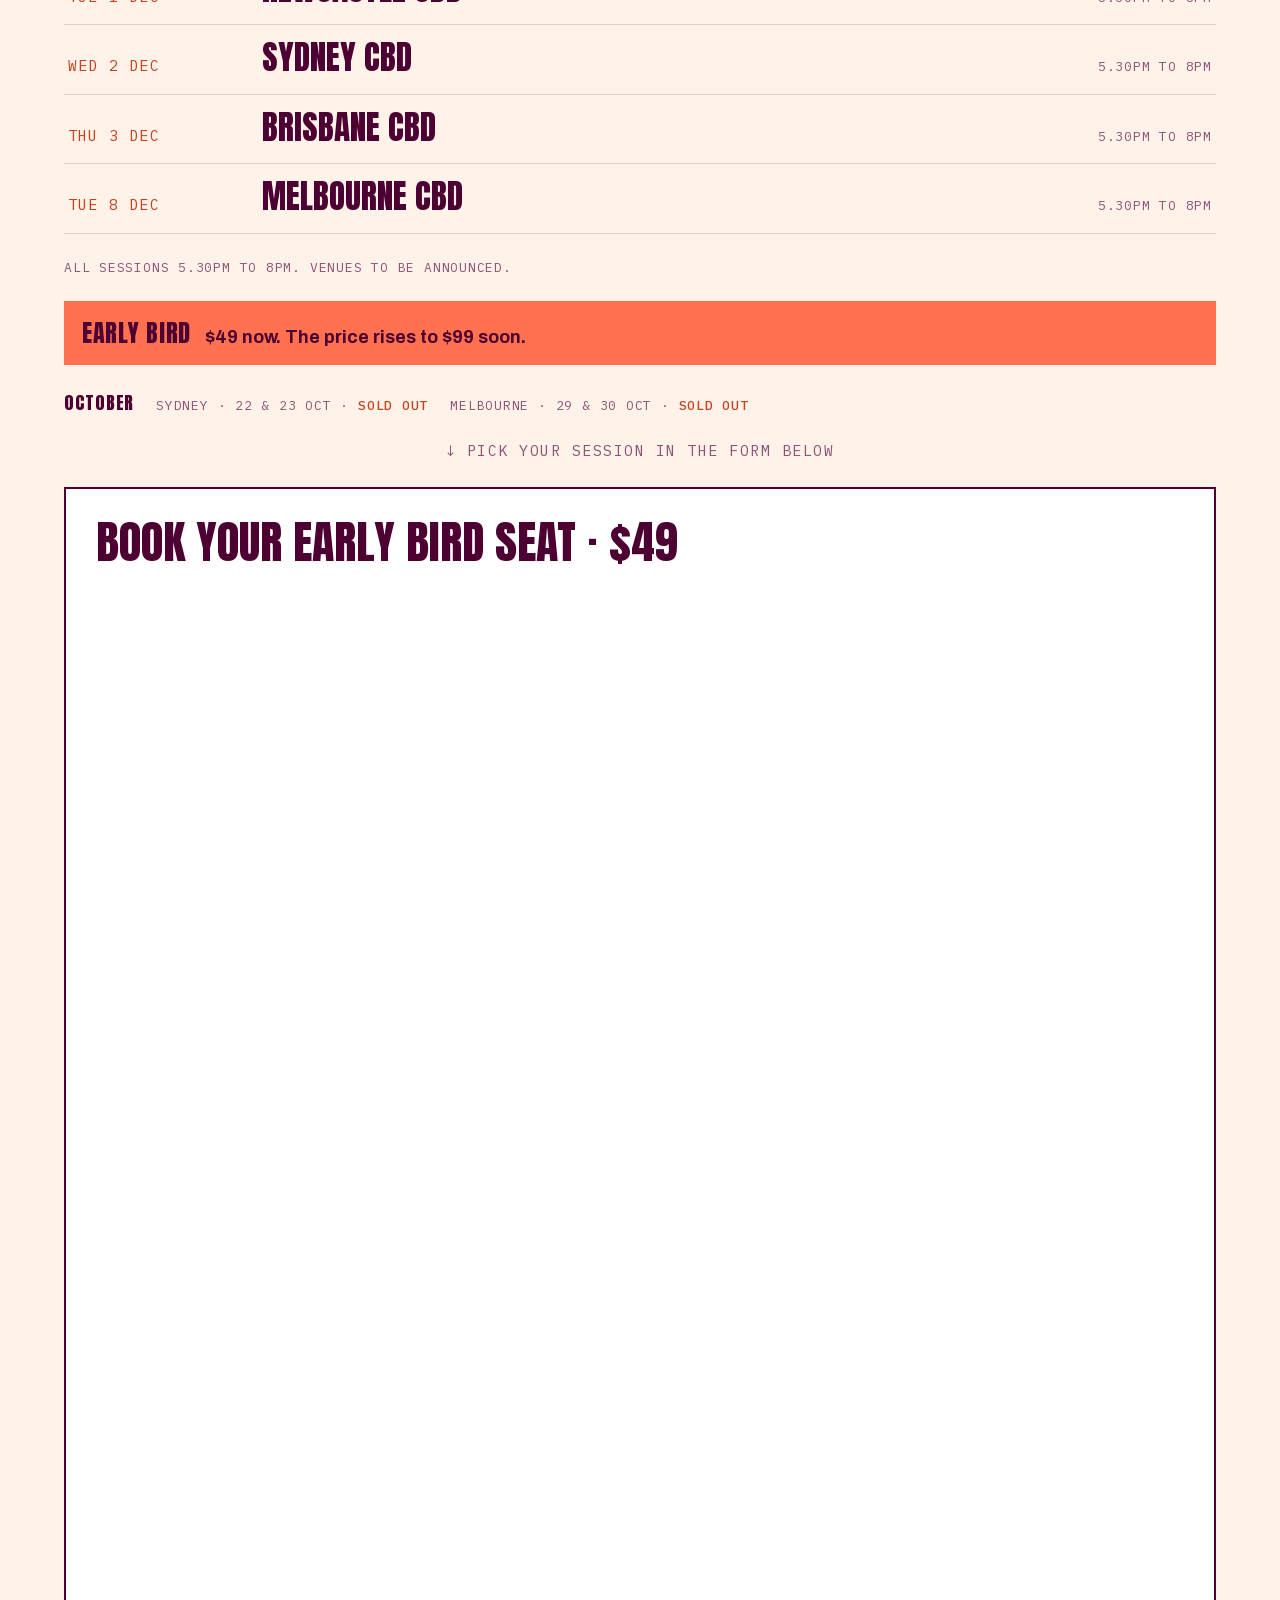
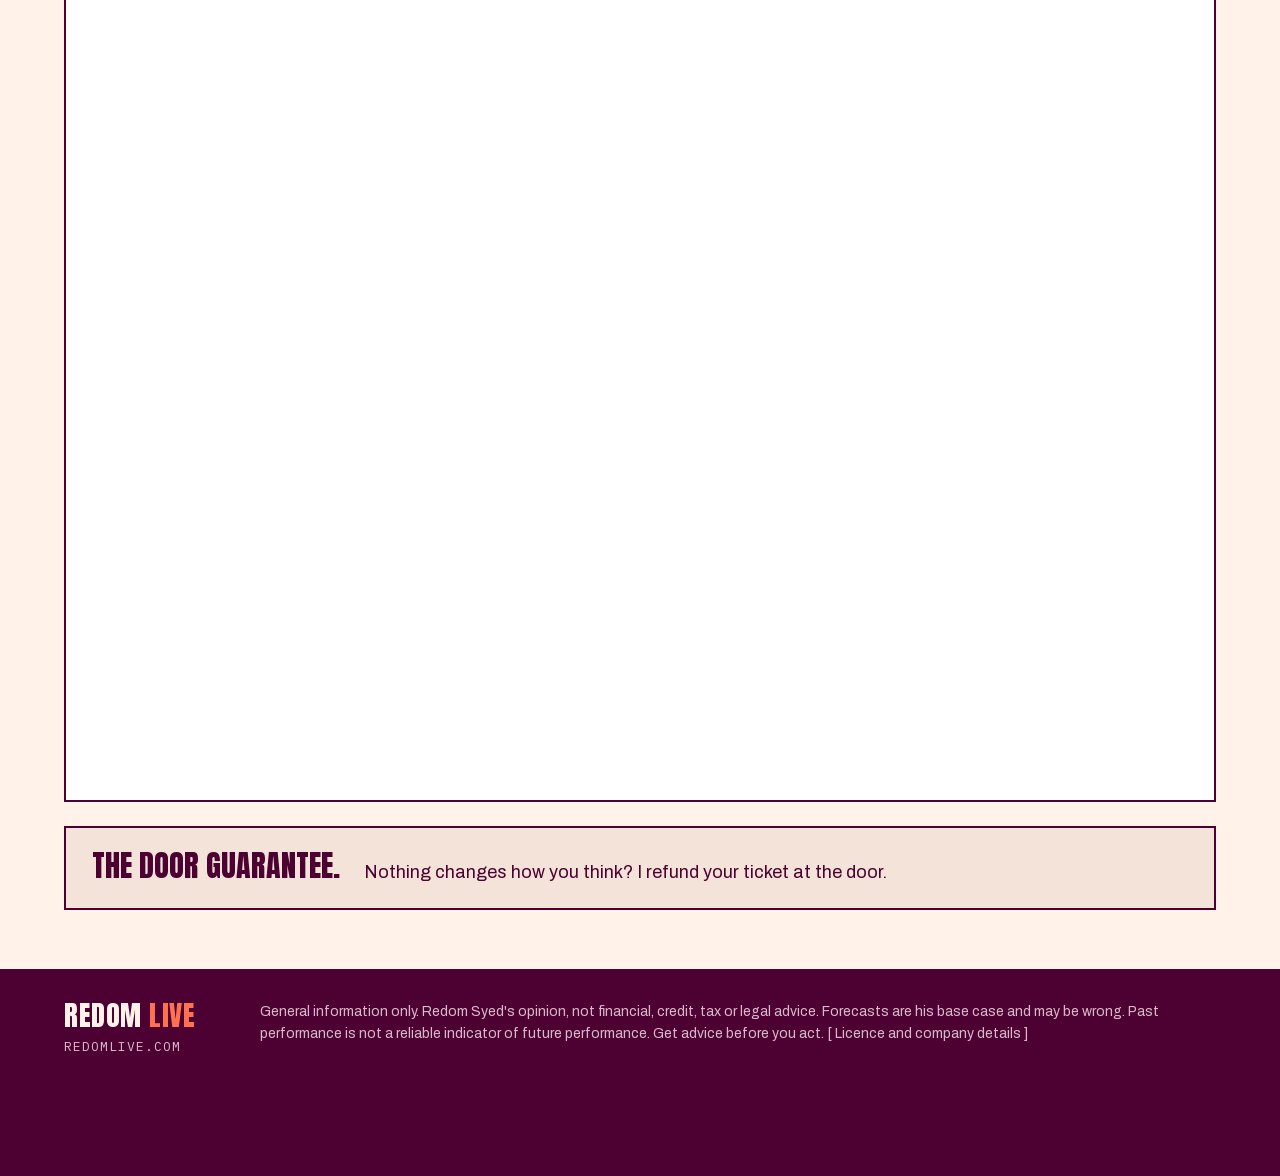
==== commit 6045b6f8: "CBD on every session, hide the broken VSL for now Co-Authored-By: Claude Opus 5.5 <noreply@anthropic" ====
--- a/src/index.html
+++ b/src/index.html
@@ -3,14 +3,14 @@
 <meta charset="utf-8">
 <meta name="viewport" content="width=device-width, initial-scale=1">
 <title>REDOM LIVE: The Reset</title>
-<meta name="description" content="2026 is the year property investing reset. 150 minutes. Fifty seats. The 20 markets I'd buy in now. New dates 26 Nov to 8 Dec 2026: Parramatta, Newcastle, Sydney CBD, Brisbane, Melbourne. $49.">
+<meta name="description" content="2026 is the year property investing reset. 150 minutes. Fifty seats. The 20 markets I'd buy in now. New dates 26 Nov to 8 Dec 2026: Parramatta, Newcastle CBD, Sydney CBD, Brisbane CBD, Melbourne CBD. $49.">
 <!-- PREVIEW BUILD: noindex + absolute URLs point at GitHub Pages. When the real domain is live, remove noindex and swap https://nathanto710-pixel.github.io/redomlive-preview/ for the domain. -->
 <meta name="robots" content="noindex, nofollow">
 <meta property="og:url" content="https://nathanto710-pixel.github.io/redomlive-preview/">
 <meta property="og:type" content="website">
 <meta property="og:site_name" content="REDOM LIVE">
 <meta property="og:title" content="REDOM LIVE: The Reset">
-<meta property="og:description" content="2026 is the year property investing reset. 150 minutes. Fifty seats. The 20 markets I'd buy in now. New dates 26 Nov to 8 Dec 2026: Parramatta, Newcastle, Sydney CBD, Brisbane, Melbourne. $49.">
+<meta property="og:description" content="2026 is the year property investing reset. 150 minutes. Fifty seats. The 20 markets I'd buy in now. New dates 26 Nov to 8 Dec 2026: Parramatta, Newcastle CBD, Sydney CBD, Brisbane CBD, Melbourne CBD. $49.">
 <meta property="og:image" content="https://nathanto710-pixel.github.io/redomlive-preview/assets/og-image.jpg">
 <meta property="og:image:width" content="1200">
 <meta property="og:image:height" content="630">
@@ -412,8 +412,9 @@
 <p class="hero2-sub">In <b>150 minutes in the room</b>, we map <b>where Australia's jobs, people and money are moving next</b>, show you <b>the 20 markets we'd buy in now</b>, and help you <b>score the suburbs you own or are eyeing</b>, so you're not running a 2019 playbook in a 2030 economy.</p>
 <div class="hero2-cta"><a id="hero-cta" href="#register" style="display: inline-flex; align-items: center; min-height: 64px; padding: 0 36px; background: #FF7150; color: #4D0032; text-decoration: none; font-family: 'Anton', 'Impact', sans-serif; font-size: 26px; letter-spacing: 0.03em; text-transform: uppercase">Early bird · $49</a>
 <div class="eb-note">Early bird price. Rises to $99 soon.</div></div>
+<!-- VSL hidden until the new video link is ready. Restore by removing the hidden attribute. -->
 <!-- VSL: lite YouTube embed. Shows the video's own thumbnail; the player only loads on click. -->
-<div style="width: 100%; max-width: 720px; margin: 8px auto 0; position: relative">
+<div hidden style="width: 100%; max-width: 720px; margin: 8px auto 0; position: relative">
 <button type="button" class="vsl" data-id="0E2edqijs68" aria-label="Play video: REDOM LIVE, where the money flows next in Australia" style="position: relative; display: flex; flex-direction: column; width: 100%; padding: 0; border: 0; background: #33001F; cursor: pointer; overflow: hidden; text-align: left">
 <img src="https://i.ytimg.com/vi/0E2edqijs68/maxresdefault.jpg" alt="" style="width: 100%; aspect-ratio: 16 / 9; object-fit: cover; display: block">
 <span class="vsl-bar" style="display: flex; align-items: center; justify-content: center; gap: 12px; padding: 14px 16px; background: #FF7150; color: #4D0032; font-family: 'Anton', 'Impact', sans-serif; font-size: clamp(18px, 1.7vw, 22px); letter-spacing: 0.03em; text-transform: uppercase"><svg viewBox="0 0 24 24" aria-hidden="true" style="width: 20px; height: 20px"><path d="M6 4l14 8-14 8z" fill="#4D0032"/></svg>Watch: where the money flows next</span>
@@ -635,10 +636,10 @@
 </div>
 <ul class="slist">
 <li class="slist-row"><span class="slist-date">Thu 26 Nov</span><span class="slist-city">Sydney <em>Parramatta</em></span><span class="slist-time">5.30pm to 8pm</span></li>
-<li class="slist-row"><span class="slist-date">Tue 1 Dec</span><span class="slist-city">Newcastle</span><span class="slist-time">5.30pm to 8pm</span></li>
+<li class="slist-row"><span class="slist-date">Tue 1 Dec</span><span class="slist-city">Newcastle <em>CBD</em></span><span class="slist-time">5.30pm to 8pm</span></li>
 <li class="slist-row"><span class="slist-date">Wed 2 Dec</span><span class="slist-city">Sydney <em>CBD</em></span><span class="slist-time">5.30pm to 8pm</span></li>
-<li class="slist-row"><span class="slist-date">Thu 3 Dec</span><span class="slist-city">Brisbane</span><span class="slist-time">5.30pm to 8pm</span></li>
-<li class="slist-row"><span class="slist-date">Tue 8 Dec</span><span class="slist-city">Melbourne</span><span class="slist-time">5.30pm to 8pm</span></li>
+<li class="slist-row"><span class="slist-date">Thu 3 Dec</span><span class="slist-city">Brisbane <em>CBD</em></span><span class="slist-time">5.30pm to 8pm</span></li>
+<li class="slist-row"><span class="slist-date">Tue 8 Dec</span><span class="slist-city">Melbourne <em>CBD</em></span><span class="slist-time">5.30pm to 8pm</span></li>
 </ul>
 <div class="slist-note">All sessions 5.30pm to 8pm. Venues to be announced.</div>
 <div class="eb-banner"><span>Early bird</span>$49 now. The price rises to $99 soon.</div>
